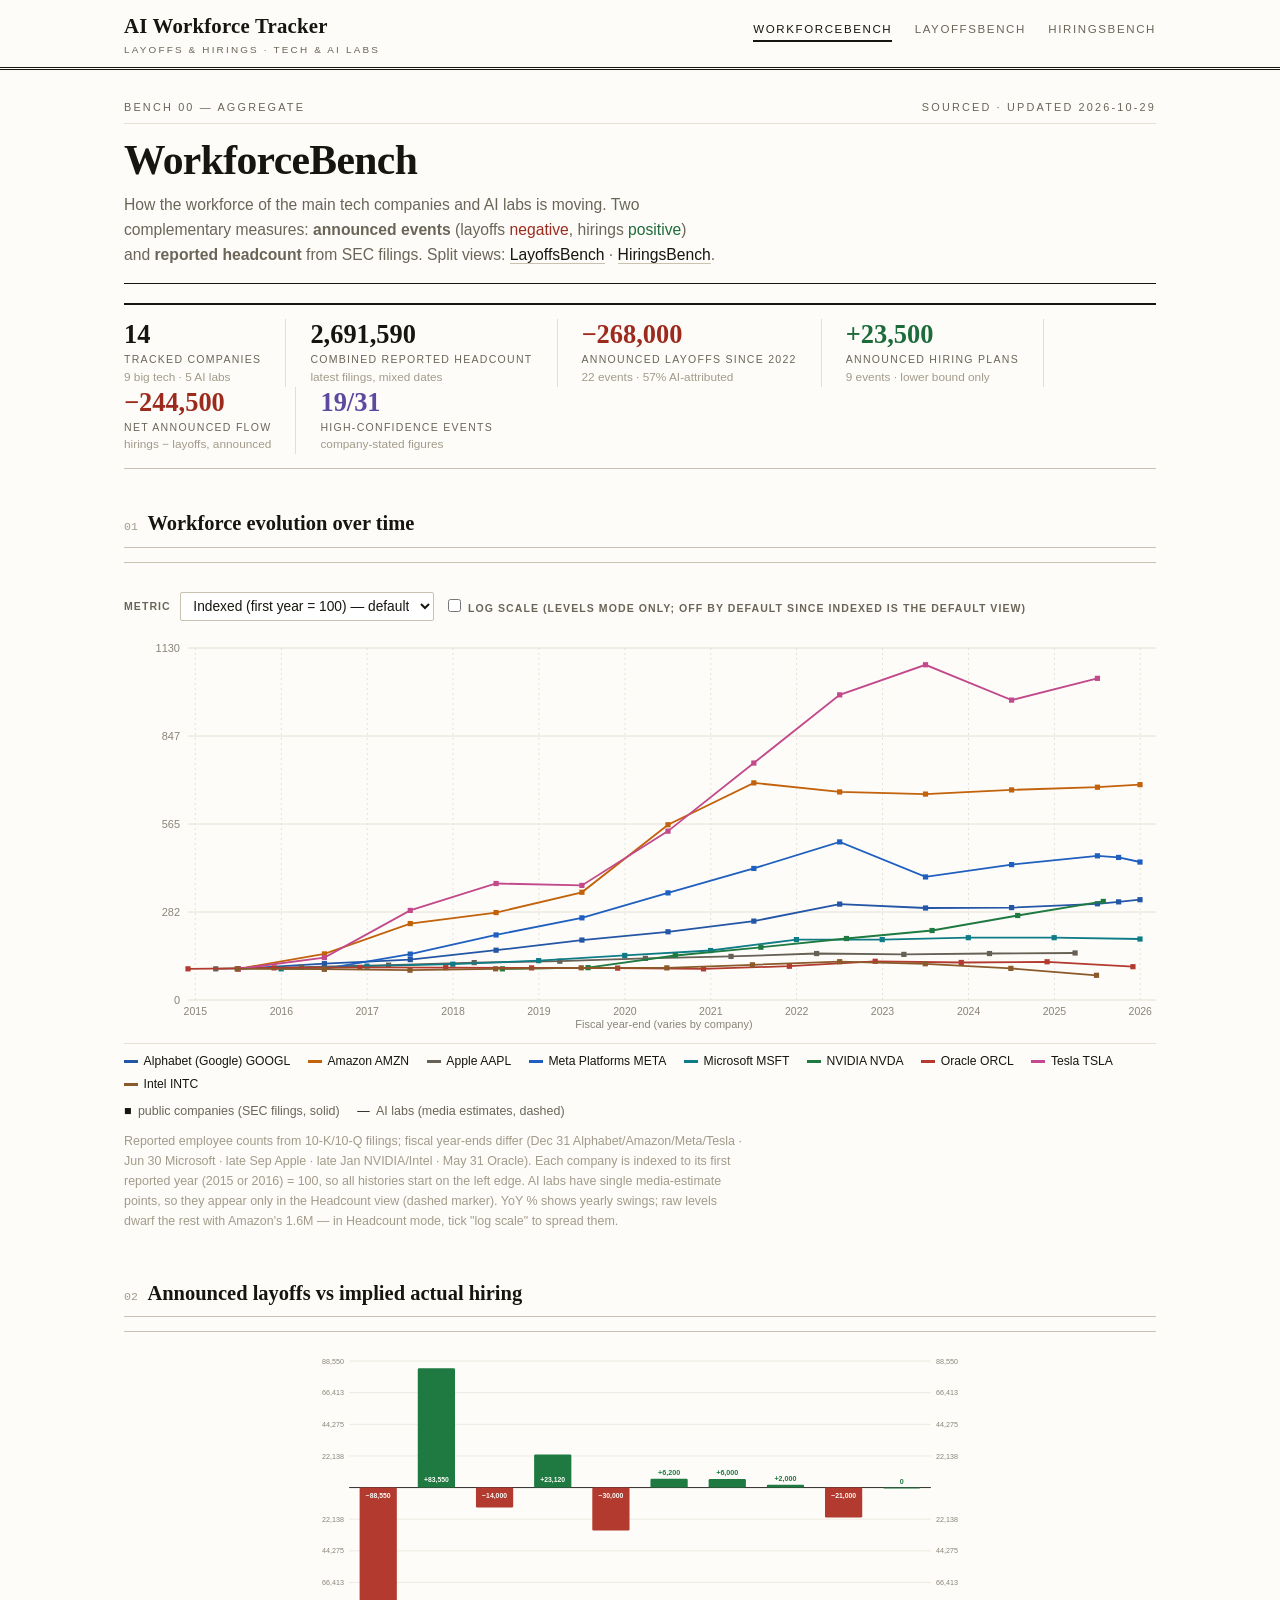
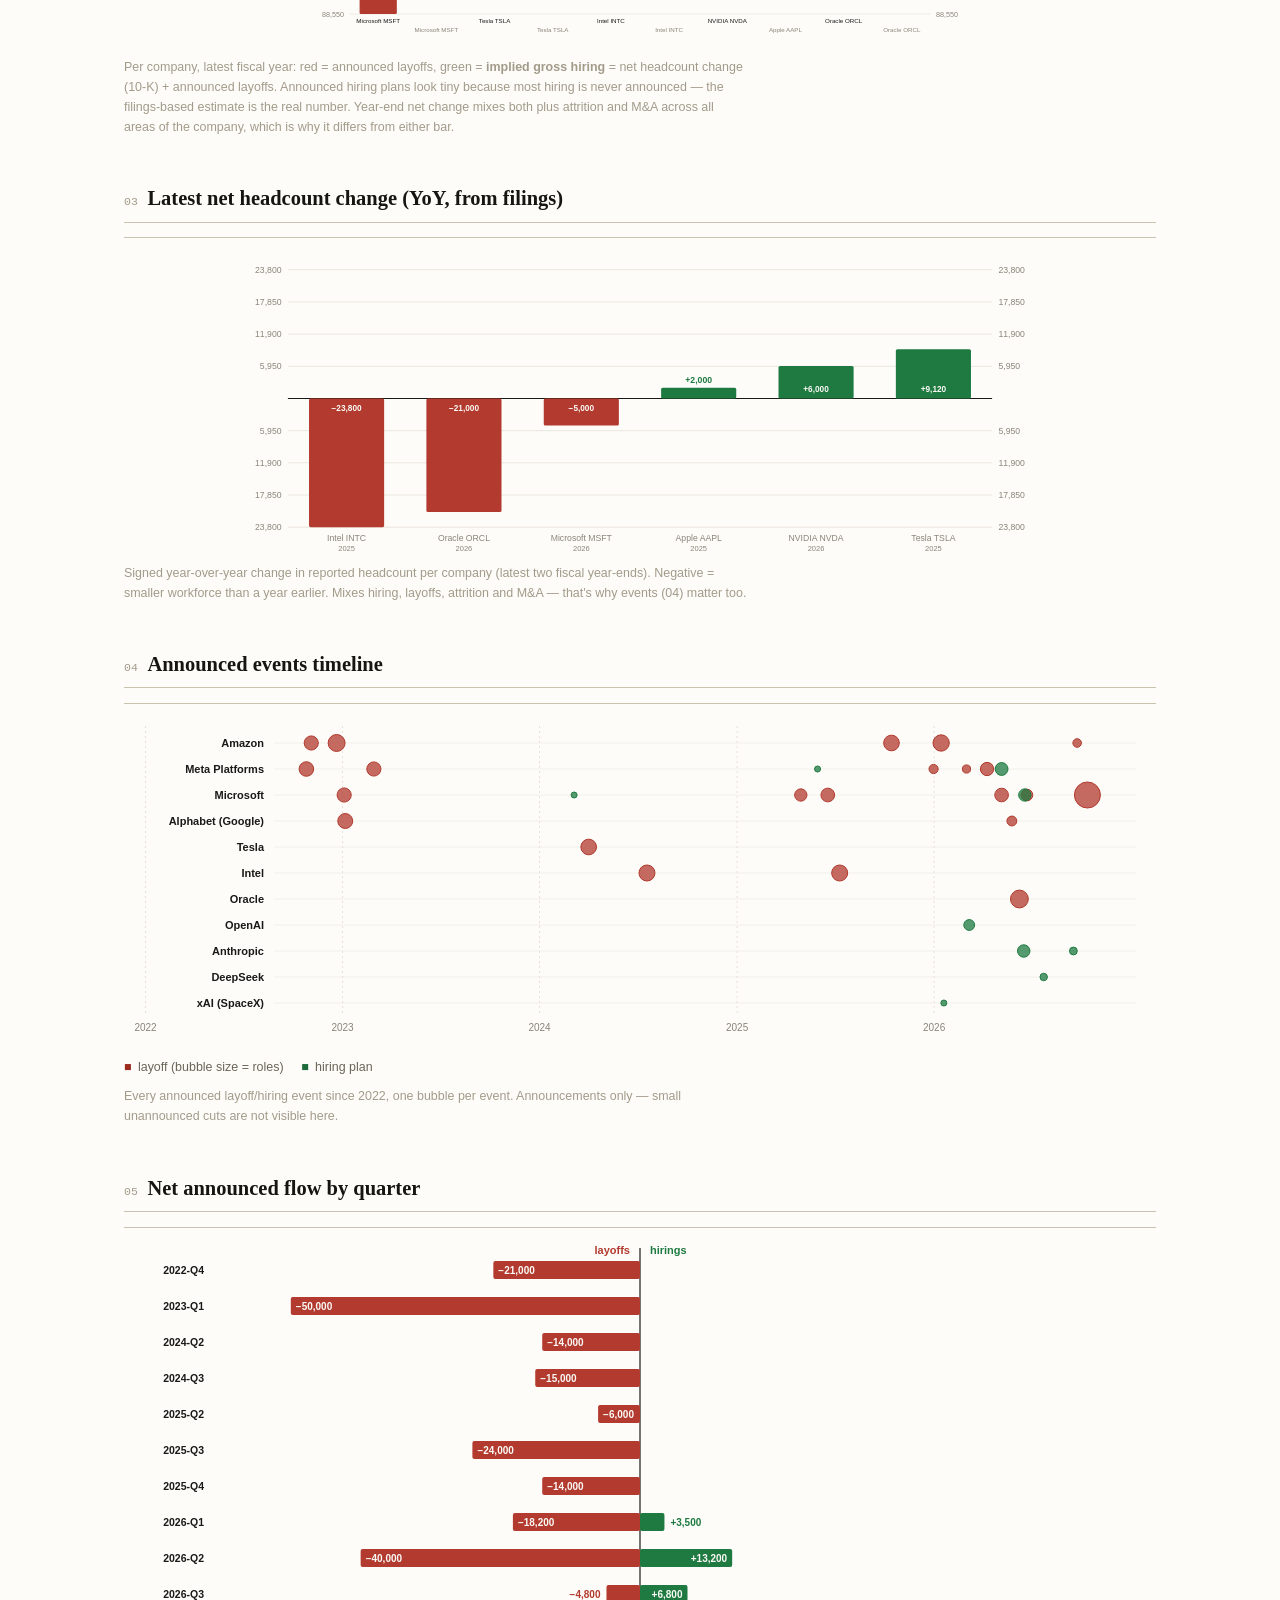
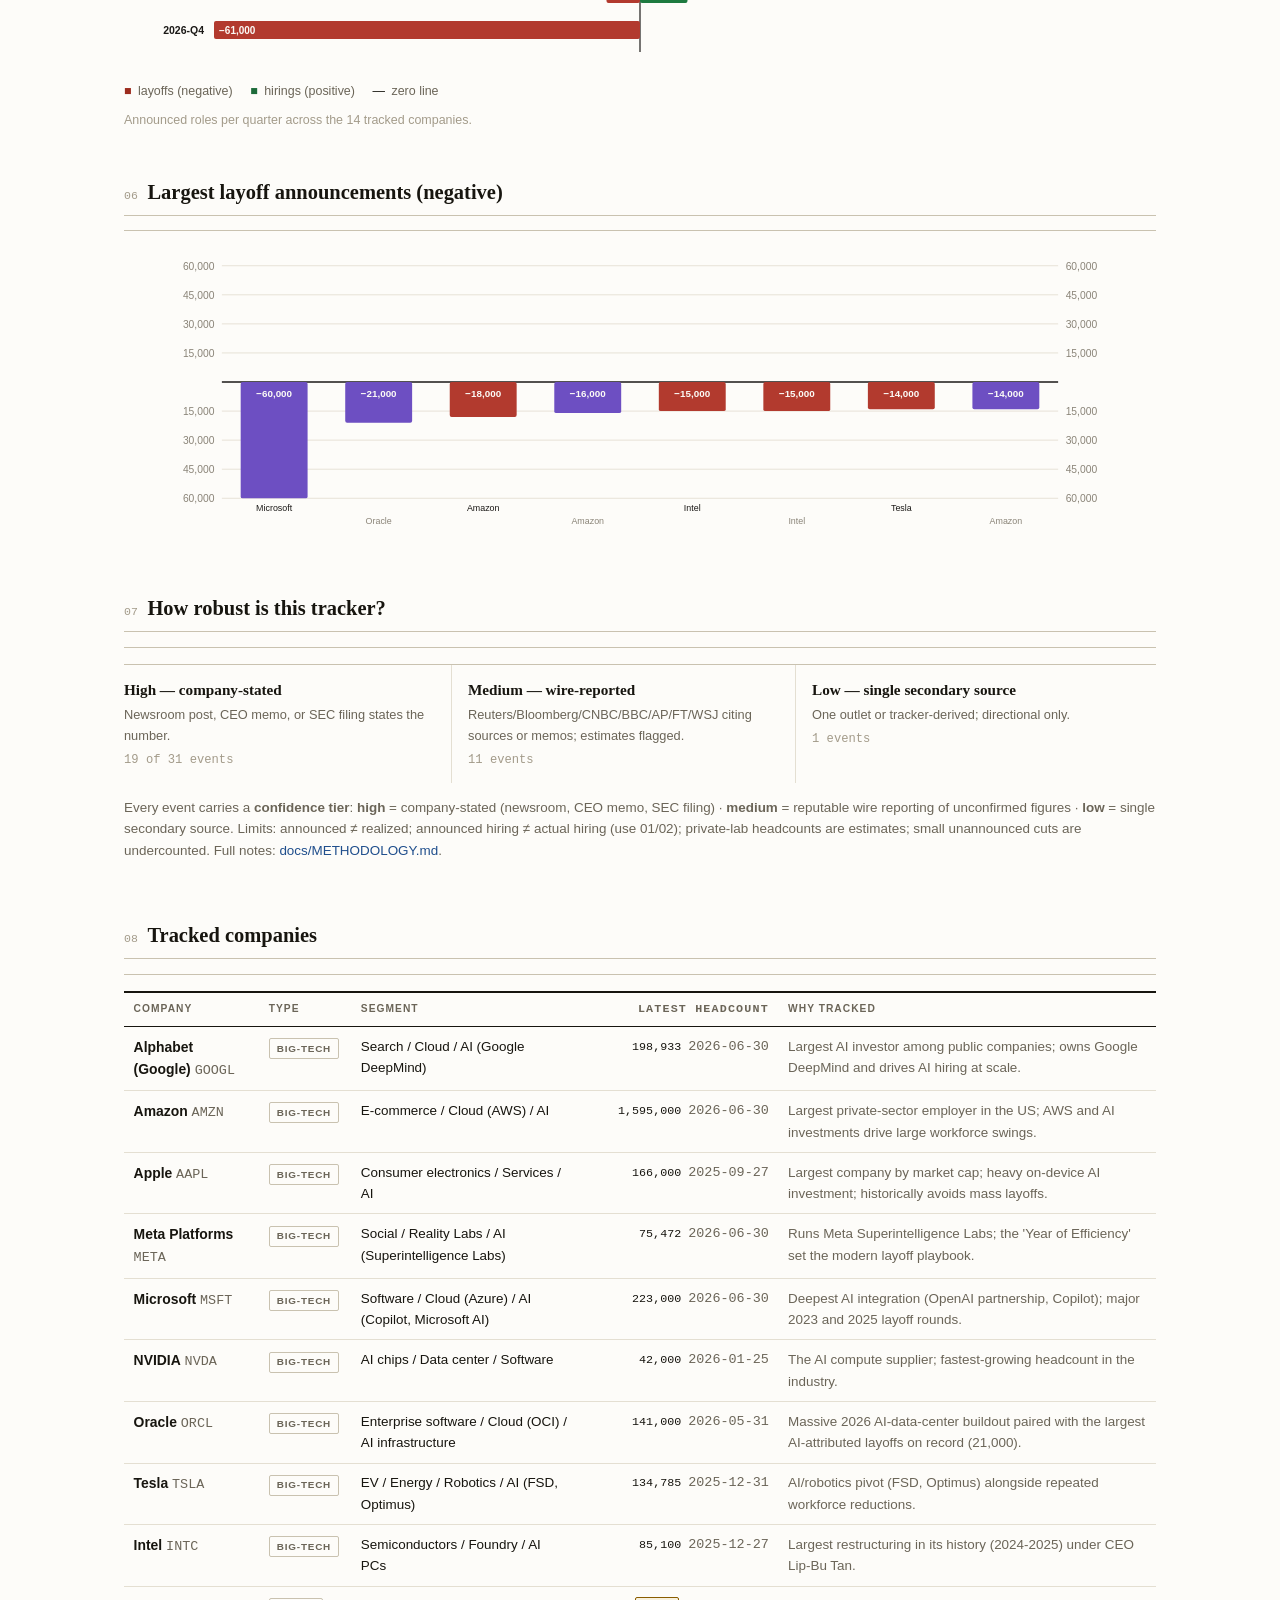
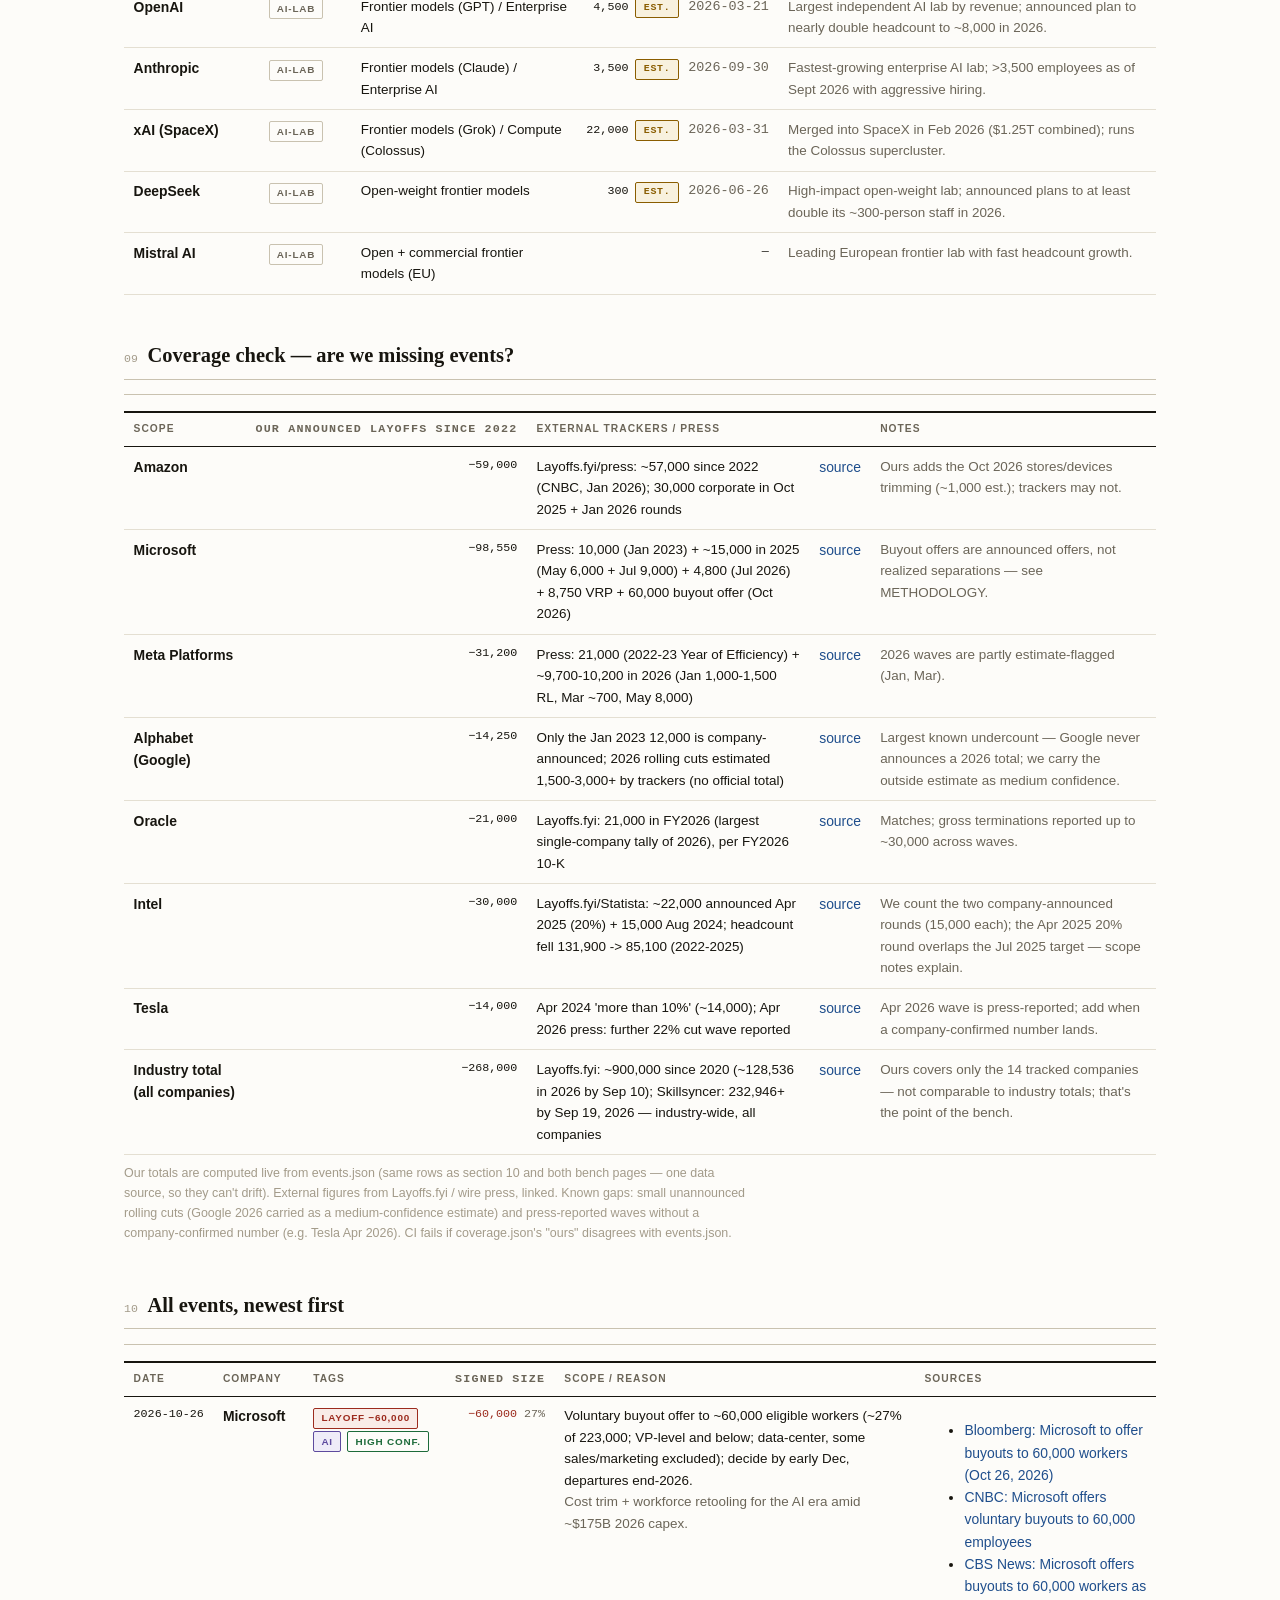
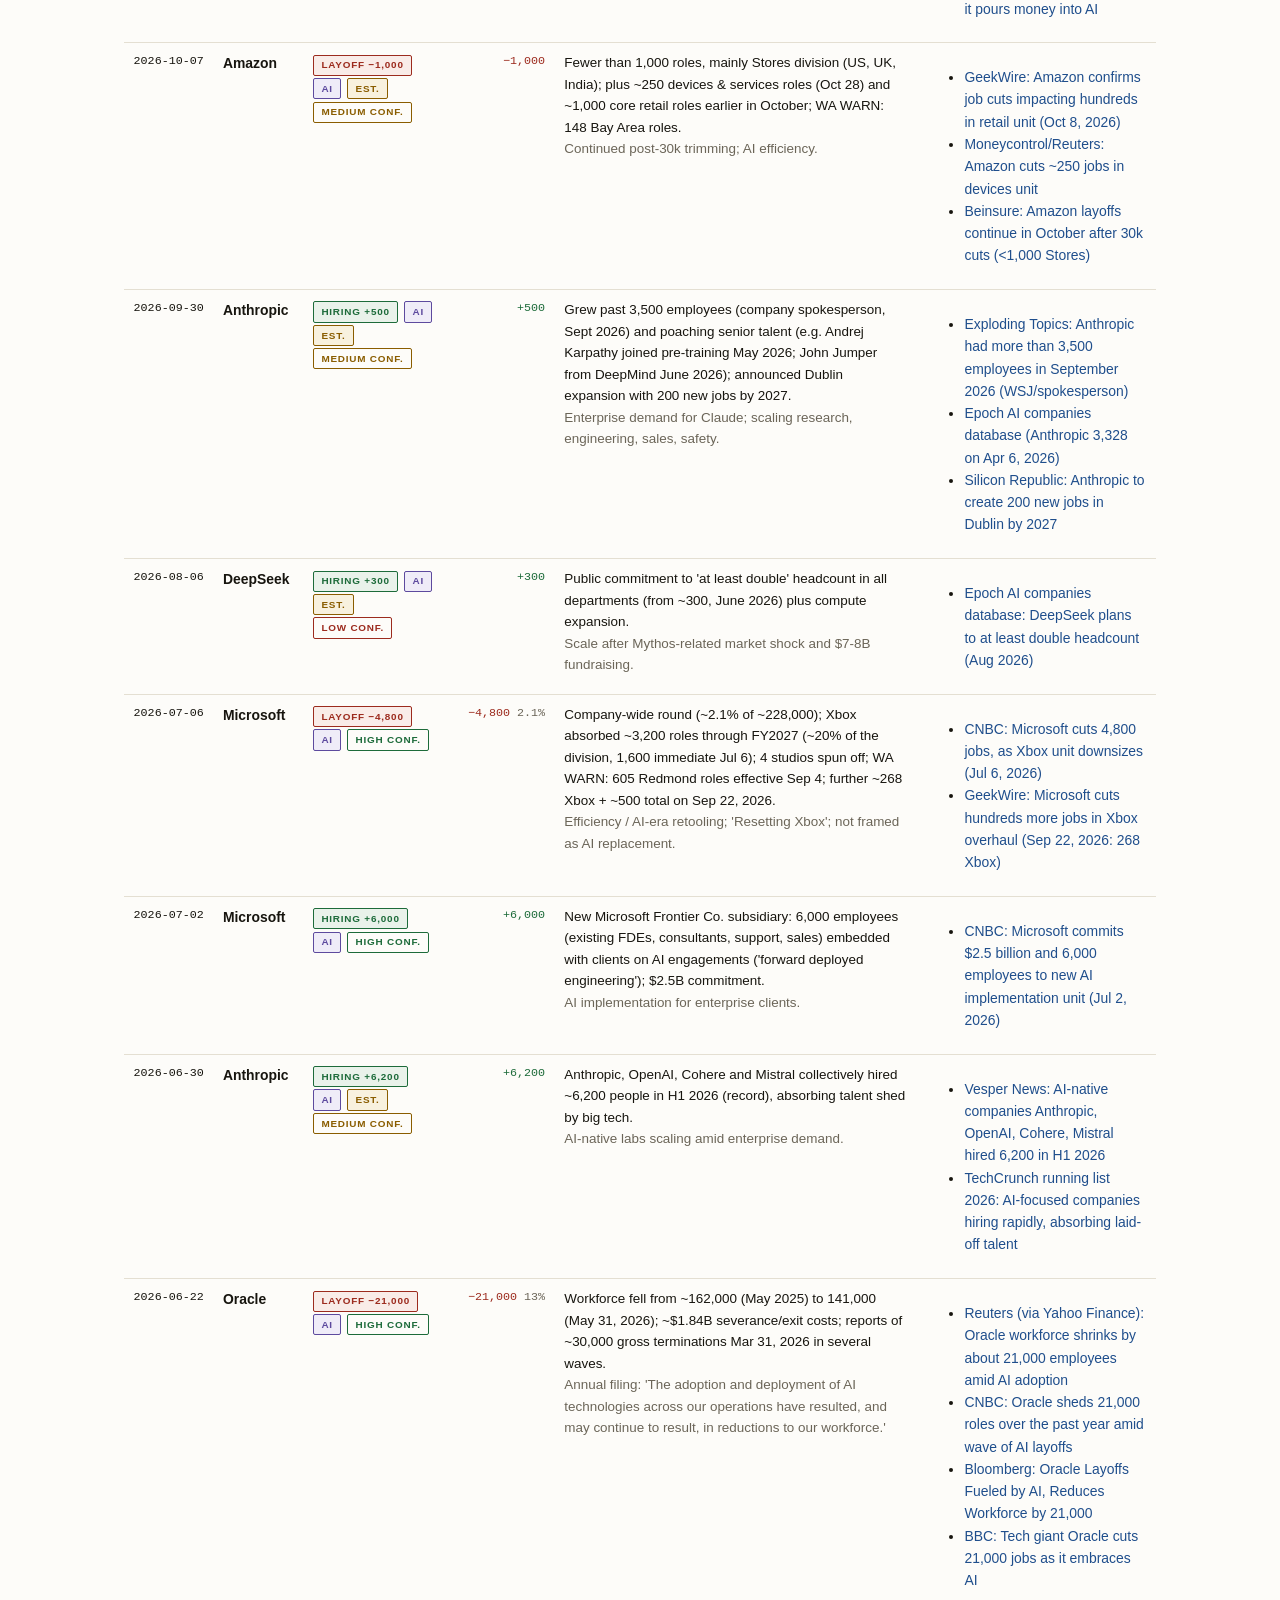
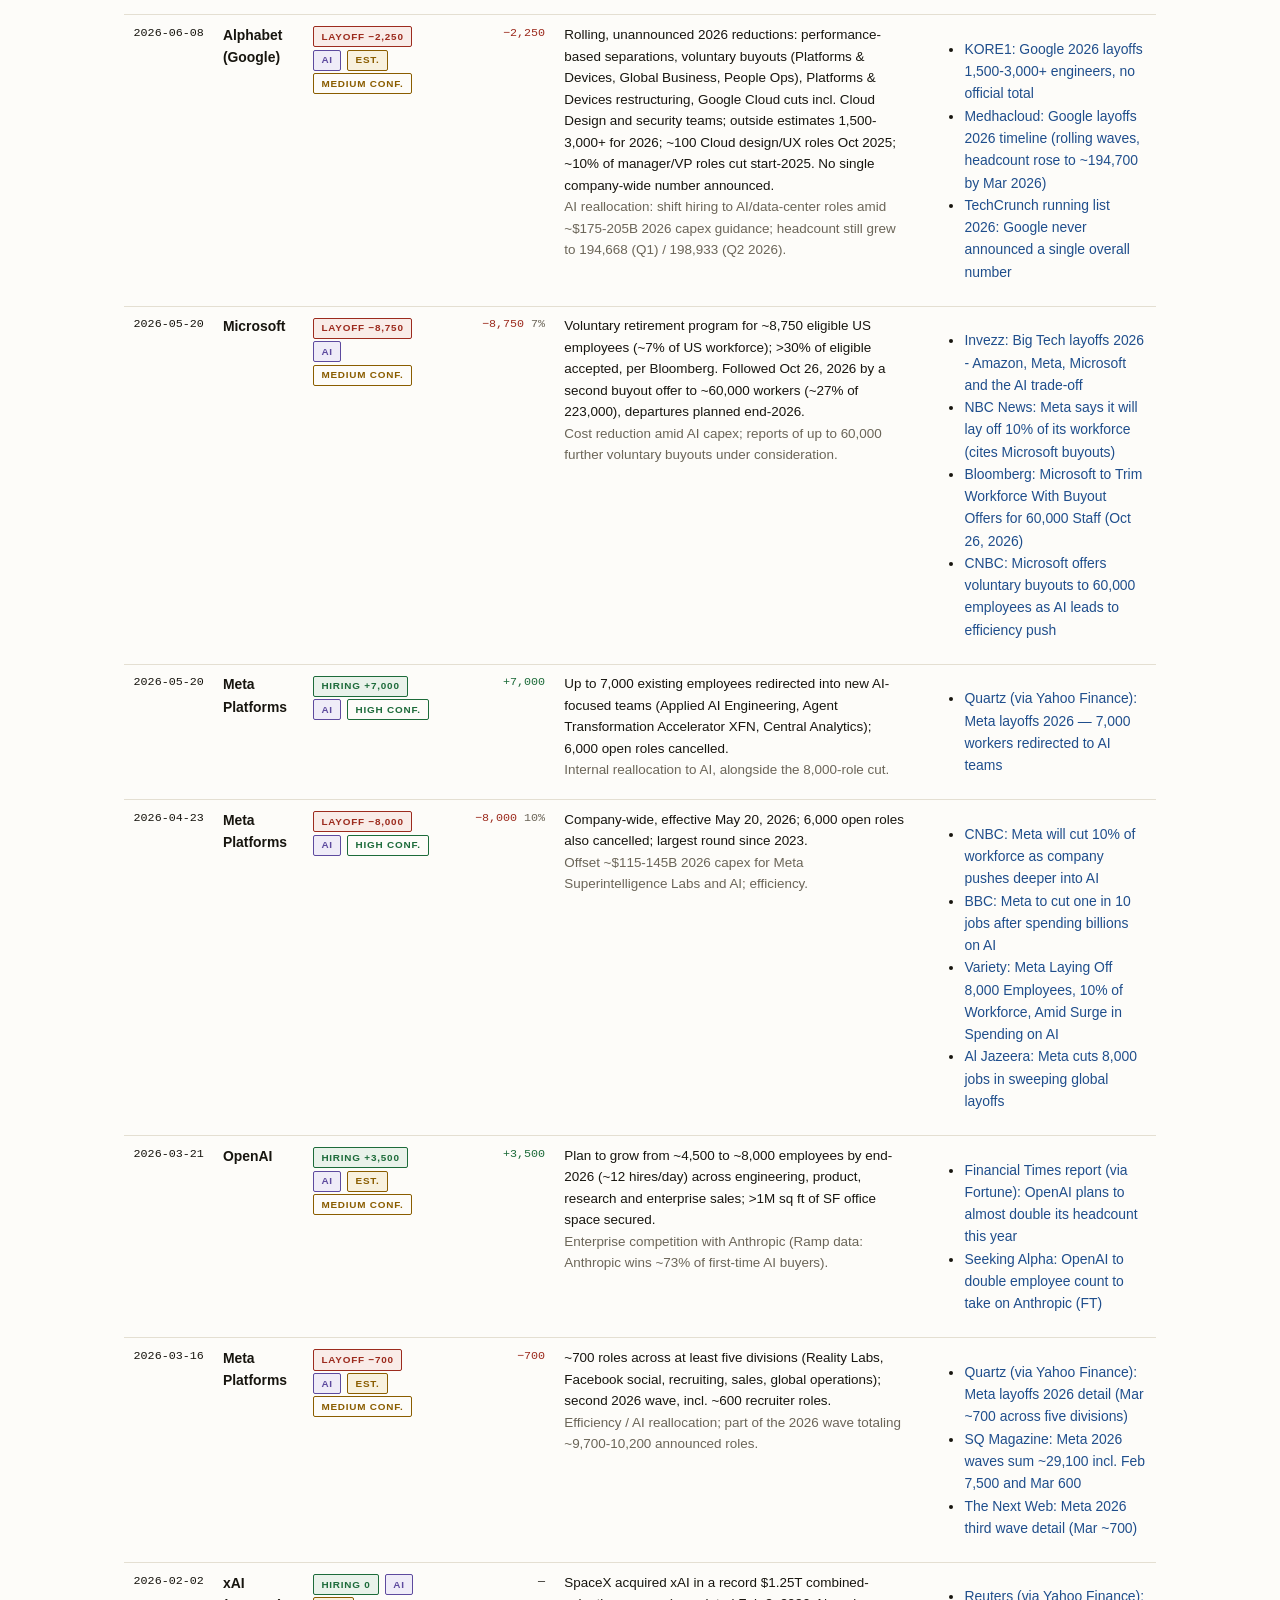
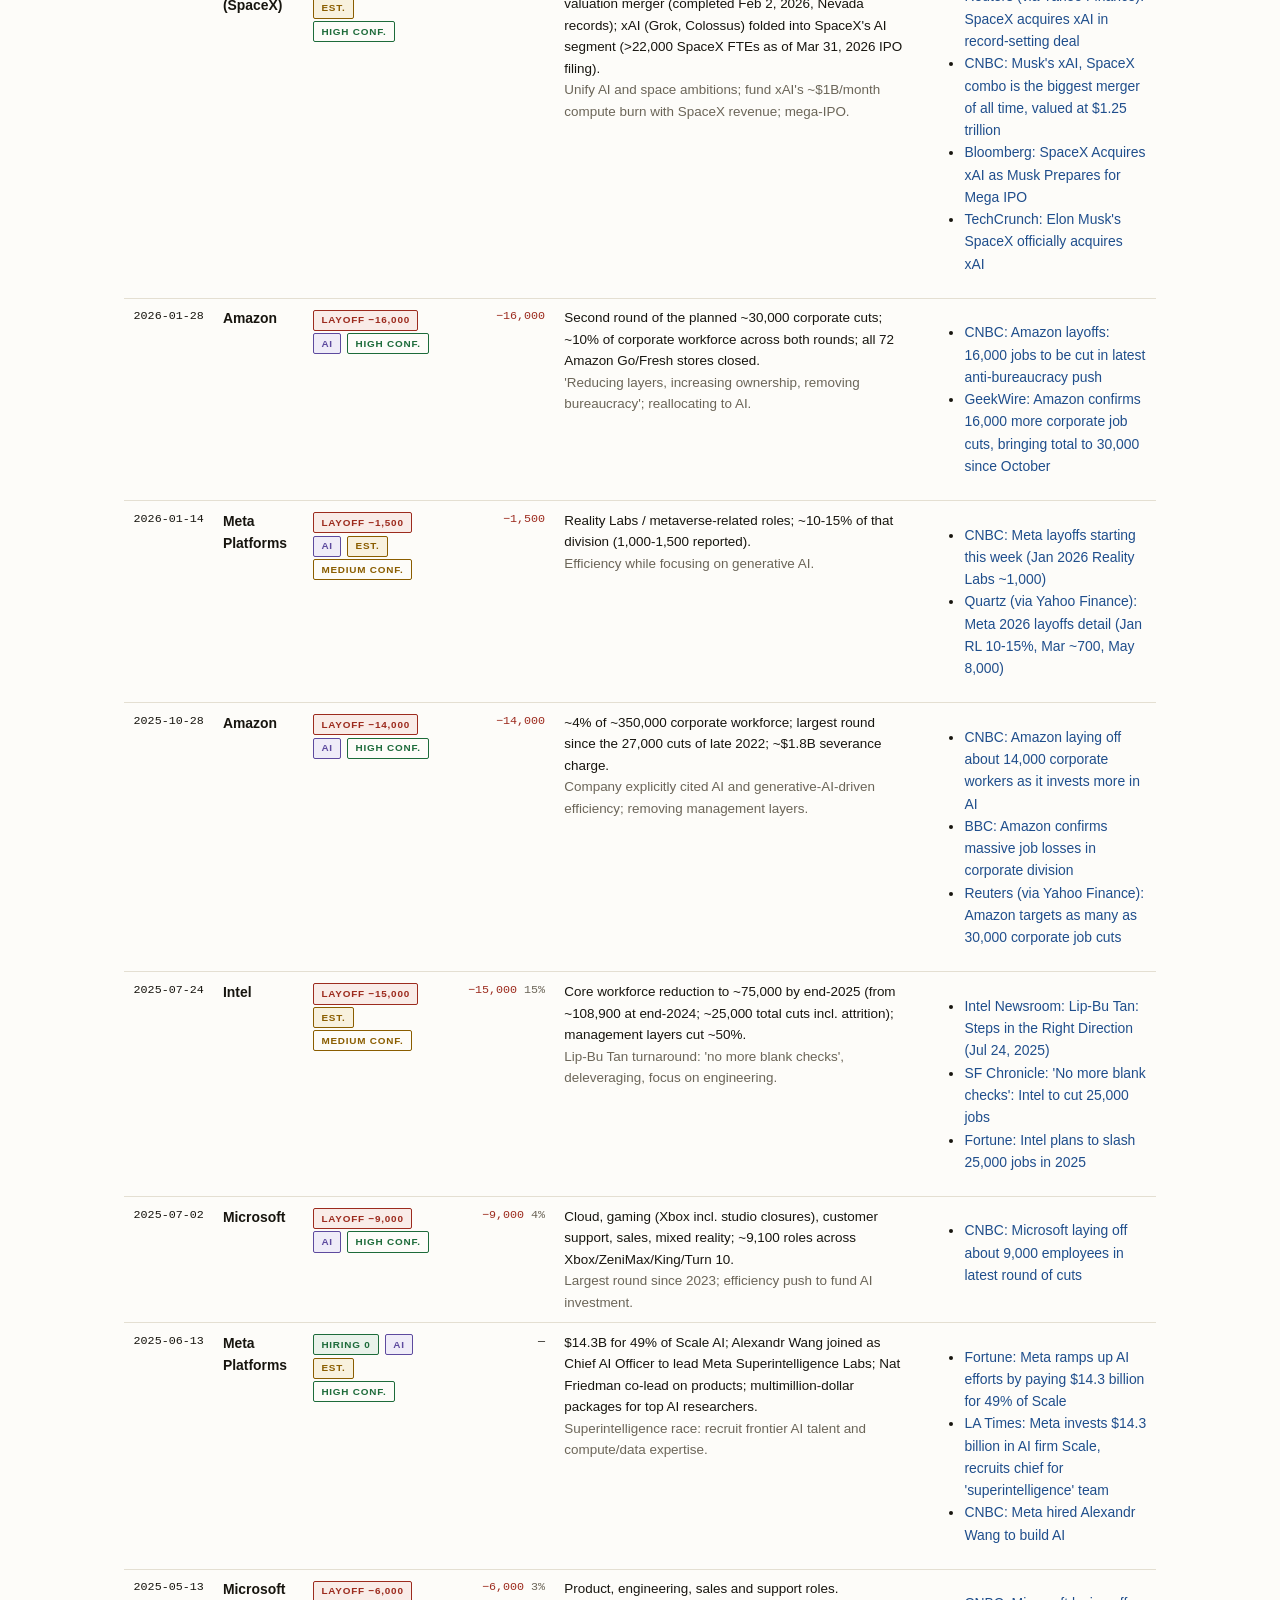
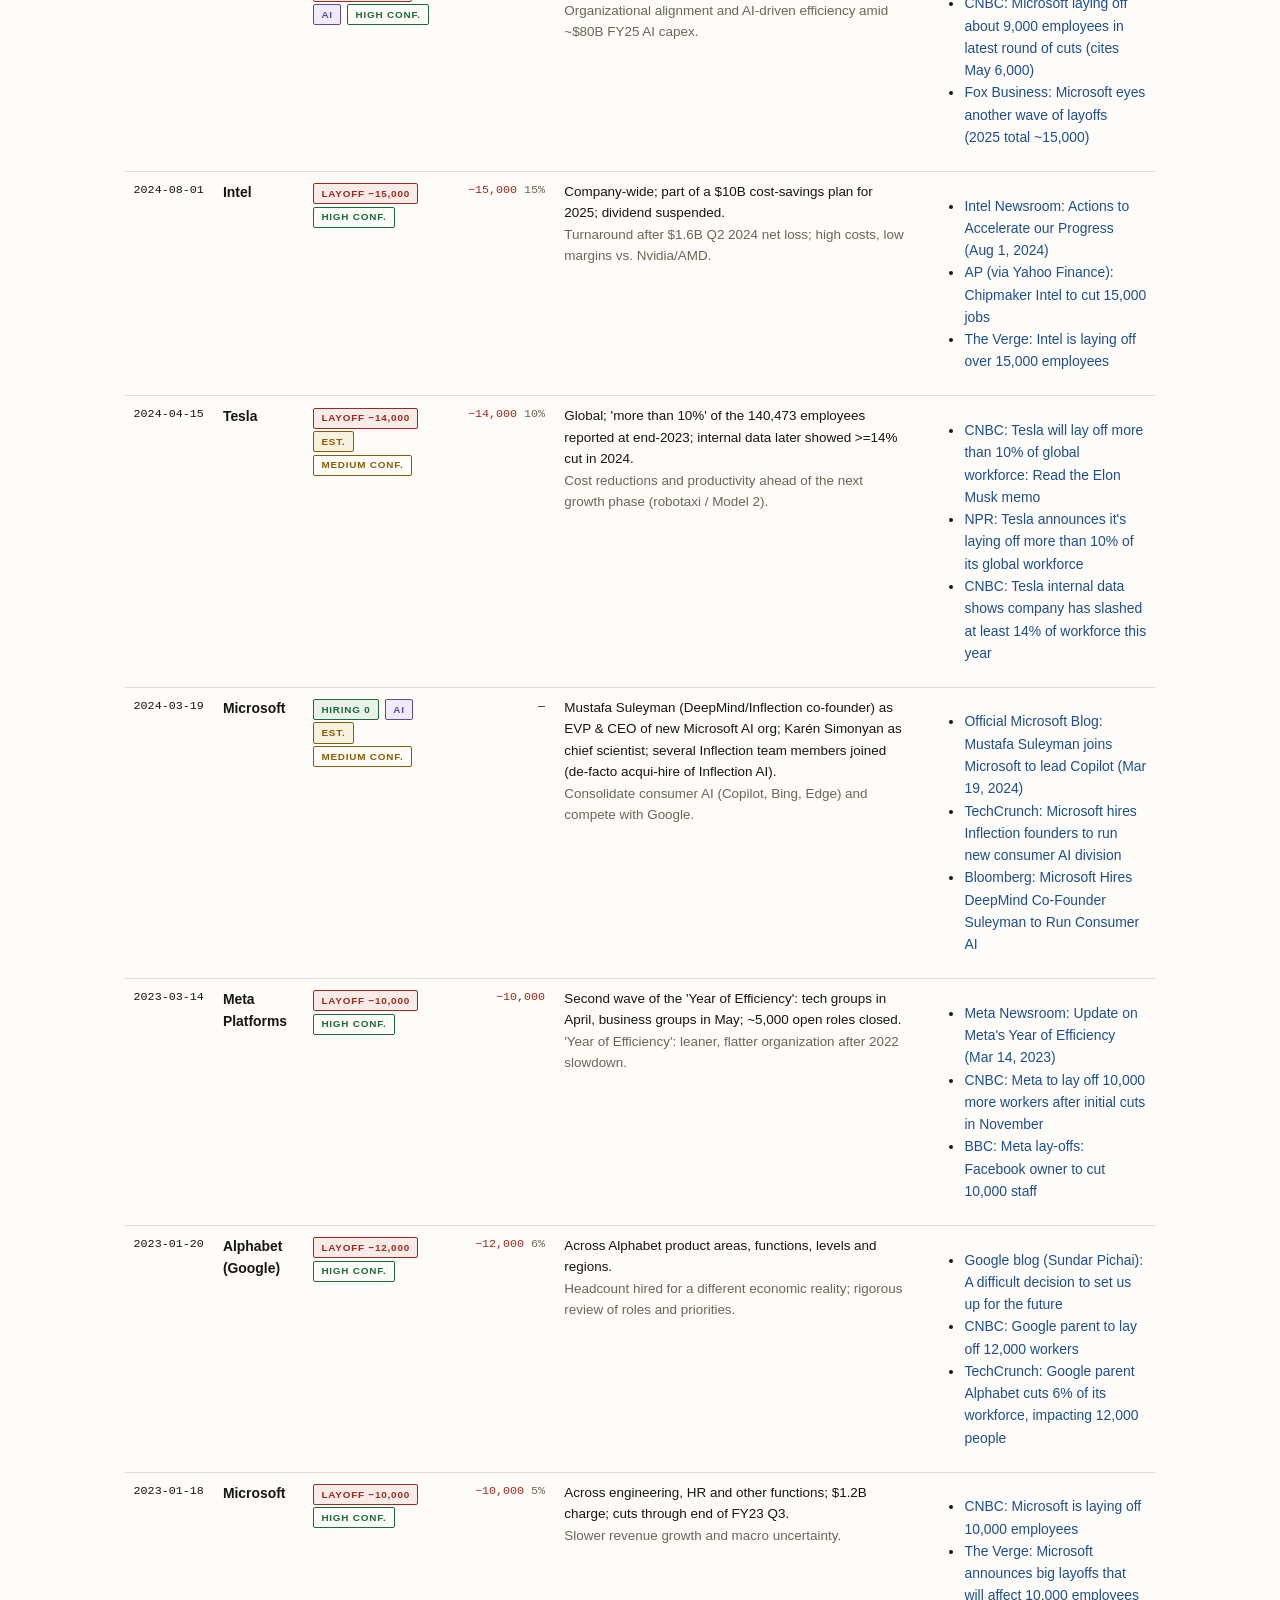
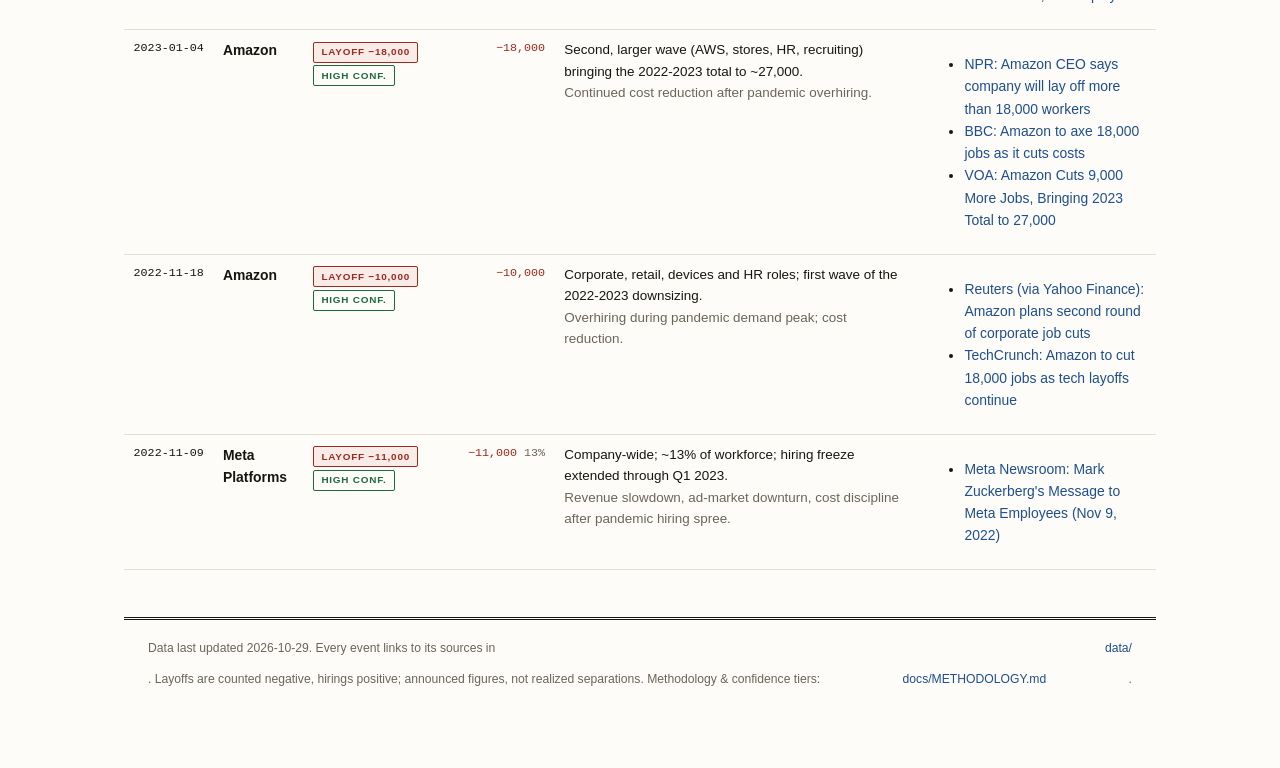
==== index.html @ 93736817 "Kill remaining label overlaps: net-flow values go inside bars (white), small-bar labels clamped abov" ====
<!DOCTYPE html>
<html lang="en">
<head>
<meta charset="utf-8">
<meta name="viewport" content="width=device-width, initial-scale=1">
<title>WorkforceBench — AI Workforce Tracker</title>
<meta name="description" content="WorkforceBench: how the workforce of the main tech companies and AI labs is moving — layoffs negative, hirings positive, plus reported headcount over time.">
<link rel="stylesheet" href="assets/css/style.css?v=20">
</head>
<body>
<main>
  <div class="hero">
    <div class="kicker"><span>Bench 00 — aggregate</span><span>sourced · updated 2026-10-29</span></div>
    <h1>WorkforceBench</h1>
    <p class="lede">How the workforce of the main tech companies and AI labs is moving. Two complementary measures:
      <strong>announced events</strong> (layoffs <span class="neg">negative</span>, hirings <span class="pos">positive</span>) and
      <strong>reported headcount</strong> from SEC filings. Split views:
      <a href="layoffs.html">LayoffsBench</a> · <a href="hirings.html">HiringsBench</a>.</p>
  </div>

  <section class="statline" id="kpis"></section>

  <h2><span class="no">01</span>Workforce evolution over time</h2>
  <div class="panel">
    <div class="filters">
      <label for="hc-mode">Metric</label>
      <select id="hc-mode">
        <option value="indexed" selected>Indexed (first year = 100) — default</option>
        <option value="yoy">YoY change (%)</option>
        <option value="level">Headcount (thousands)</option>
      </select>
      <label><input type="checkbox" id="log-toggle"> log scale (levels mode only; off by default since Indexed is the default view)</label>
    </div>
    <div id="headcount-lines"></div>
    <div class="legend"><span class="l-ink">public companies (SEC filings, solid)</span><span class="l-line">AI labs (media estimates, dashed)</span></div>
    <p class="cap">Reported employee counts from 10-K/10-Q filings; fiscal year-ends differ (Dec 31 Alphabet/Amazon/Meta/Tesla · Jun 30 Microsoft · late Sep Apple · late Jan NVIDIA/Intel · May 31 Oracle). Each company is indexed to its first reported year (2015 or 2016) = 100, so all histories start on the left edge. AI labs have single media-estimate points, so they appear only in the Headcount view (dashed marker). YoY % shows yearly swings; raw levels dwarf the rest with Amazon's 1.6M — in Headcount mode, tick "log scale" to spread them.</p>
  </div>

  <h2><span class="no">02</span>Announced layoffs vs implied actual hiring</h2>
  <div class="panel">
    <div id="hiring-gap"></div>
    <p class="cap">Per company, latest fiscal year: red = announced layoffs, green = <strong>implied gross hiring</strong> = net headcount change (10-K) + announced layoffs. Announced hiring plans look tiny because most hiring is never announced — the filings-based estimate is the real number. Year-end net change mixes both plus attrition and M&amp;A across all areas of the company, which is why it differs from either bar.</p>
  </div>

  <h2><span class="no">03</span>Latest net headcount change (YoY, from filings)</h2>
  <div class="panel">
    <div id="net-hc"></div>
    <p class="cap">Signed year-over-year change in reported headcount per company (latest two fiscal year-ends). Negative = smaller workforce than a year earlier. Mixes hiring, layoffs, attrition and M&amp;A — that's why events (04) matter too.</p>
  </div>

  <h2><span class="no">04</span>Announced events timeline</h2>
  <div class="panel">
    <div id="events-scatter"></div>
    <div class="legend"><span class="l-red">layoff (bubble size = roles)</span><span class="l-green">hiring plan</span></div>
    <p class="cap">Every announced layoff/hiring event since 2022, one bubble per event. Announcements only — small unannounced cuts are not visible here.</p>
  </div>

  <h2><span class="no">05</span>Net announced flow by quarter</h2>
  <div class="panel">
    <div id="netflow-chart"></div>
    <div class="legend"><span class="l-red">layoffs (negative)</span><span class="l-green">hirings (positive)</span><span class="l-line">zero line</span></div>
    <p class="cap">Announced roles per quarter across the 14 tracked companies.</p>
  </div>

  <h2><span class="no">06</span>Largest layoff announcements (negative)</h2>
  <div class="panel"><div id="top-layoffs"></div></div>

  <h2><span class="no">07</span>How robust is this tracker?</h2>
  <div class="panel">
    <div class="tiers" id="tiers"></div>
    <p class="small muted">Every event carries a <strong>confidence tier</strong>: <strong>high</strong> = company-stated (newsroom, CEO memo, SEC filing) ·
      <strong>medium</strong> = reputable wire reporting of unconfirmed figures · <strong>low</strong> = single secondary source.
      Limits: announced ≠ realized; announced hiring ≠ actual hiring (use 01/02); private-lab headcounts are estimates; small unannounced cuts are undercounted.
      Full notes: <a href="https://github.com/amayuelas/ai-workforce/blob/main/docs/METHODOLOGY.md">docs/METHODOLOGY.md</a>.</p>
  </div>

  <h2><span class="no">08</span>Tracked companies</h2>
  <div class="panel" style="overflow-x:auto">
    <table class="data">
      <thead><tr><th>Company</th><th>Type</th><th>Segment</th><th class="num">Latest headcount</th><th>Why tracked</th></tr></thead>
      <tbody id="companies-body"></tbody>
    </table>
  </div>

  <h2><span class="no">09</span>Coverage check — are we missing events?</h2>
  <div class="panel" style="overflow-x:auto">
    <table class="data">
      <thead><tr><th>Scope</th><th class="num">Our announced layoffs since 2022</th><th>External trackers / press</th><th></th><th>Notes</th></tr></thead>
      <tbody id="coverage-body"></tbody>
    </table>
    <p class="cap">Our totals are computed live from events.json (same rows as section 10 and both bench pages — one data source, so they can't drift). External figures from Layoffs.fyi / wire press, linked. Known gaps: small unannounced rolling cuts (Google 2026 carried as a medium-confidence estimate) and press-reported waves without a company-confirmed number (e.g. Tesla Apr 2026). CI fails if coverage.json's "ours" disagrees with events.json.</p>
  </div>

  <h2><span class="no">10</span>All events, newest first</h2>
  <div class="panel" style="overflow-x:auto">
    <table class="data">
      <thead><tr><th>Date</th><th>Company</th><th>Tags</th><th class="num">Signed size</th><th>Scope / reason</th><th>Sources</th></tr></thead>
      <tbody id="events-body"></tbody>
    </table>
  </div>
</main>

<script src="assets/js/app.js?v=21"></script>
<script>
AIW.loadAll().then(function (d) {
  document.body.insertAdjacentHTML("afterbegin", AIW.header("WorkforceBench"));
  document.querySelector("main").insertAdjacentHTML("beforeend", AIW.footer(d.updated));

  var layoffs = d.events.filter(function (e) { return e.type === "layoff"; });
  var hirings = d.events.filter(function (e) { return e.type === "hiring"; });
  var laid = layoffs.filter(function (e) { return e.size; });
  var aiLaid = laid.filter(function (e) { return e.ai_related; });
  var totalLaid = laid.reduce(function (a, e) { return a + e.size; }, 0);
  var totalAI = aiLaid.reduce(function (a, e) { return a + e.size; }, 0);
  var totalHired = hirings.reduce(function (a, e) { return a + (e.size || 0); }, 0);
  var net = totalHired - totalLaid;
  var confCount = { high: 0, medium: 0, low: 0 };
  d.events.forEach(function (e) { confCount[e.confidence] = (confCount[e.confidence] || 0) + 1; });

  var latest = {};
  d.headcount.forEach(function (s) {
    if (!latest[s.company] || s.as_of > latest[s.company].as_of) latest[s.company] = s;
  });
  var totalHC = d.companies.map(function (c) { return latest[c.id]; }).filter(Boolean)
    .reduce(function (a, s) { return a + s.employees; }, 0);

  document.getElementById("kpis").innerHTML = [
    { label: "Tracked companies", value: AIW.fmt(d.companies.length), cls: "ink", hint: "9 big tech · 5 AI labs" },
    { label: "Combined reported headcount", value: AIW.fmt(totalHC), cls: "ink", hint: "latest filings, mixed dates" },
    { label: "Announced layoffs since 2022", value: "−" + AIW.fmt(totalLaid), cls: "red", hint: layoffs.length + " events · " + Math.round(100 * totalAI / totalLaid) + "% AI-attributed" },
    { label: "Announced hiring plans", value: "+" + AIW.fmt(totalHired), cls: "green", hint: hirings.length + " events · lower bound only" },
    { label: "Net announced flow", value: AIW.fmtSigned(net), cls: net < 0 ? "red c-red" : "green c-green", hint: "hirings − layoffs, announced" },
    { label: "High-confidence events", value: confCount.high + "/" + d.events.length, cls: "violet", hint: "company-stated figures" }
  ].map(function (k) {
    return '<div class="stat"><div class="v ' + k.cls + '">' + k.value + '</div><div class="l">' + k.label + '</div><div class="h">' + k.hint + "</div></div>";
  }).join("");

  var byCo = {};
  d.headcount.forEach(function (s) {
    (byCo[s.company] = byCo[s.company] || []).push([s.as_of, s.employees, s.is_estimate]);
  });
  var LINE_COLORS = { alphabet: "#2456a6", amazon: "#c2620a", apple: "#666055", meta: "#1e5fbf", microsoft: "#0e7c86", nvidia: "#1e7a40", oracle: "#b23a2e", tesla: "#c2498a", intel: "#8a5a2b", openai: "#1b1917", anthropic: "#a33b3b", deepseek: "#5b7a2e", xai: "#6d4fc2", mistral: "#9a6a00" };
  function colorFor(label) {
    var c = d.companies.find(function (x) { return label.indexOf(x.name) === 0; });
    return c ? LINE_COLORS[c.id] : null;
  }
  function drawHC() {
    var mode = document.getElementById("hc-mode").value;
    var log = document.getElementById("log-toggle").checked;
    var series;
    if (mode === "yoy") {
      series = AIW.yoySeries(d.companies, d.headcount).map(function (s) { s.color = colorFor(s.label); return s; });
      AIW.lineChart(document.getElementById("headcount-lines"), series, {
        height: 400,
        yFmt: function (v) { return (v > 0 ? "+" : "") + v.toFixed(1) + "%"; },
        zeroLine: true,
        xLabel: "Fiscal year-end (varies by company)"
      });
    } else if (mode === "indexed") {
      series = AIW.indexedSeries(d.companies, d.headcount).map(function (s) { s.color = colorFor(s.label); return s; });
      AIW.lineChart(document.getElementById("headcount-lines"), series, {
        height: 400,
        yFmt: function (v) { return Math.round(v); },
        xLabel: "Fiscal year-end (varies by company)"
      });
    } else {
      series = d.companies.map(function (c) {
        var pts = (byCo[c.id] || []).slice().sort(function (a, b) { return a[0].localeCompare(b[0]); });
        return {
          label: AIW.companyName(d.companies, c.id) + (c.ticker ? " " + c.ticker : ""),
          color: LINE_COLORS[c.id],
          dashed: pts.some(function (p) { return p[2]; }),
          points: pts.map(function (p) { return [p[0], log ? Math.log10(p[1]) : p[1]]; })
        };
      }).filter(function (s) { return s.points.length; });
      AIW.lineChart(document.getElementById("headcount-lines"), series, {
        height: 400,
        yFmt: log ? function (v) { return "10^" + Math.round(v); } : function (v) { return AIW.fmt(Math.round(v / 1000)) + "k"; },
        xLabel: "Fiscal year-end (varies by company)"
      });
    }
  }
  drawHC();
  document.getElementById("hc-mode").addEventListener("change", drawHC);
  document.getElementById("log-toggle").addEventListener("change", drawHC);

  var gap = AIW.impliedHiring(d.companies, d.headcount, d.events);
  var gapRows = [];
  gap.forEach(function (r) {
    if (r.announcedLayoffs > 0) gapRows.push({ label: r.label, label2: r.period, value: -r.announcedLayoffs, color: AIW.LAYOFF_COLOR });
    gapRows.push({ label: r.label, label2: r.period, value: r.impliedGrossHiring, color: AIW.HIRING_COLOR });
  });
  AIW.signedBarChart(document.getElementById("hiring-gap"), gapRows, { height: 460 });

  var nhc = AIW.netHeadcountChange(d.companies, d.headcount);
  AIW.signedBarChart(document.getElementById("net-hc"), nhc.map(function (r) {
    return { label: r.label, label2: r.as_of.slice(0, 4), value: r.value };
  }), { height: 380 });

  AIW.eventScatter(document.getElementById("events-scatter"), d.companies, d.events, null);
  AIW.netFlowChart(document.getElementById("netflow-chart"), d.events, { rowH: 36 });

  var top = laid.slice().sort(function (a, b) { return b.size - a.size; }).slice(0, 8).map(function (e) {
    return { label: AIW.companyName(d.companies, e.company), label2: e.date, value: -e.size, color: e.ai_related ? AIW.AI_COLOR : AIW.LAYOFF_COLOR };
  });
  AIW.signedBarChart(document.getElementById("top-layoffs"), top, { height: 320 });

  document.getElementById("tiers").innerHTML = [
    { name: "High — company-stated", desc: "Newsroom post, CEO memo, or SEC filing states the number.", n: confCount.high + " of " + d.events.length + " events" },
    { name: "Medium — wire-reported", desc: "Reuters/Bloomberg/CNBC/BBC/AP/FT/WSJ citing sources or memos; estimates flagged.", n: confCount.medium + " events" },
    { name: "Low — single secondary source", desc: "One outlet or tracker-derived; directional only.", n: confCount.low + " events" }
  ].map(function (t) {
    return '<div class="tier"><div class="t-name">' + t.name + '</div><div class="t-desc">' + t.desc + '</div><div class="t-num">' + t.n + "</div></div>";
  }).join("");

  AIW.companiesTable(document.getElementById("companies-body"), d.companies, d.headcount);
  AIW.coverageTable(document.getElementById("coverage-body"), d.companies, d.events, d.coverage);
  AIW.eventsTable(document.getElementById("events-body"), d.companies, d.events, null);
});
</script>

<script>
/* Warm the cache: fetch sibling pages + data at idle so navigation feels instant. */
(function () {
  var me = location.pathname.split("/").pop() || "index.html";
  var pages = ["index.html", "layoffs.html", "hirings.html"].filter(function (p) { return p !== me; });
  function warm() {
    pages.forEach(function (p) { var l = document.createElement("link"); l.rel = "prefetch"; l.href = p; document.head.appendChild(l); });
    ["data/companies.json", "data/events.json", "data/headcount.json", "data/coverage.json"].forEach(function (d) {
      fetch(d, { cache: "force-cache" }).catch(function () {});
    });
  }
  if ("requestIdleCallback" in window) requestIdleCallback(warm); else setTimeout(warm, 300);
})();
</script>
</body>
</html>
---- assets/css/style.css ----
/* AI Workforce Tracker — newspaper-ledger design: ink on paper, hairlines, no cards/emoji */
:root {
  --paper: #fdfcf9;
  --card: #ffffff;
  --ink: #17150f;
  --muted: #6b6558;
  --faint: #a39b8a;
  --line: #e4dfd2;
  --line-strong: #c9c2b0;
  --red: #9c2b1e;
  --red-soft: #f9ece8;
  --green: #1d6b3a;
  --green-soft: #e9f2ea;
  --violet: #5d4a9e;
  --violet-soft: #efecf8;
  --blue: #1f4e8c;
  --amber: #8a5d00;
  --amber-soft: #f8f1de;
  --mono: ui-monospace, "SF Mono", Menlo, Consolas, monospace;
  --serif: "Iowan Old Style", "Palatino Linotype", Palatino, Georgia, serif;
  --sans: "Helvetica Neue", Helvetica, Arial, sans-serif;
}

* { box-sizing: border-box; }

body {
  margin: 0;
  font-family: var(--sans);
  background: var(--paper);
  color: var(--ink);
  line-height: 1.6;
  font-size: 15px;
  -webkit-font-smoothing: antialiased;
}

a { color: var(--blue); text-decoration: none; }
a:hover { text-decoration: underline; }

/* ---------- masthead ---------- */
header.site {
  background: var(--paper);
  border-bottom: 3px double var(--ink);
  position: sticky;
  top: 0;
  z-index: 10;
}
header.site .bar {
  max-width: 1080px;
  margin: 0 auto;
  padding: 0.55rem 1.5rem;
  display: flex;
  align-items: baseline;
  gap: 1.75rem;
  flex-wrap: wrap;
}
header.site .brand {
  font-family: var(--serif);
  font-weight: 700;
  font-size: 1.3rem;
  letter-spacing: 0.01em;
  color: var(--ink);
  margin-right: auto;
  border-bottom: none;
  text-decoration: none;
}
header.site .brand:hover { color: var(--ink); text-decoration: none; }
header.site .brand small {
  display: block;
  font-family: var(--sans);
  font-weight: 400;
  font-size: 0.62rem;
  letter-spacing: 0.22em;
  text-transform: uppercase;
  color: var(--muted);
}
header.site nav { display: flex; gap: 1.4rem; }
header.site nav a {
  font-size: 0.72rem;
  text-transform: uppercase;
  letter-spacing: 0.14em;
  color: var(--muted);
  padding-bottom: 2px;
  border-bottom: 1px solid transparent;
}
header.site nav a:hover { color: var(--ink); text-decoration: none; border-bottom-color: var(--line-strong); }
header.site nav a.active { color: var(--ink); border-bottom: 2px solid var(--ink); }

/* ---------- layout ---------- */
main { max-width: 1080px; margin: 0 auto; padding: 1.8rem 1.5rem 3rem; }

.hero { border-bottom: 1px solid var(--ink); padding-bottom: 1rem; margin-bottom: 0.5rem; }
.hero .kicker {
  font-size: 0.68rem; text-transform: uppercase; letter-spacing: 0.2em;
  color: var(--muted);
  display: flex; justify-content: space-between; flex-wrap: wrap; gap: 0.5rem;
  border-bottom: 1px solid var(--line);
  padding-bottom: 0.45rem; margin-bottom: 0.9rem;
}
h1 {
  font-family: var(--serif);
  font-size: 2.6rem;
  line-height: 1.05;
  margin: 0 0 0.6rem;
  font-weight: 700;
  letter-spacing: -0.015em;
}
.hero .lede { color: var(--muted); max-width: 68ch; margin: 0; font-size: 0.98rem; }
.hero .lede a { color: var(--ink); border-bottom: 1px solid var(--line-strong); }

h2 {
  font-family: var(--serif);
  font-size: 1.28rem;
  font-weight: 700;
  margin: 2.4rem 0 0.8rem;
  padding-bottom: 0.4rem;
  border-bottom: 1px solid var(--line-strong);
  display: flex;
  align-items: baseline;
  gap: 0.6rem;
}
h2 .no {
  font-family: var(--mono);
  font-size: 0.72rem;
  color: var(--faint);
  font-weight: 400;
}

/* ---------- stat strip (ledger row) ---------- */
.statline {
  display: flex;
  flex-wrap: wrap;
  margin: 1.2rem 0 0;
  padding: 0.85rem 0;
  border-top: 2px solid var(--ink);
  border-bottom: 1px solid var(--line-strong);
}
.stat {
  padding: 0 1.5rem 0 0;
  margin-right: 1.5rem;
  border-right: 1px solid var(--line);
}
.stat:last-child { border-right: none; margin-right: 0; }
.stat .v {
  font-family: var(--serif);
  font-size: 1.65rem;
  font-weight: 700;
  font-variant-numeric: tabular-nums;
  line-height: 1.15;
}
.stat .v.red { color: var(--red); }
.stat .v.green { color: var(--green); }
.stat .v.violet { color: var(--violet); }
.stat .l { font-size: 0.66rem; text-transform: uppercase; letter-spacing: 0.12em; color: var(--muted); margin-top: 0.1rem; }
.stat .h { font-size: 0.74rem; color: var(--faint); }

/* ---------- panels: flat, hairline, no shadows/rounding ---------- */
.panel {
  border-top: 1px solid var(--line-strong);
  padding: 1rem 0 0.4rem;
  margin: 0.9rem 0;
}
.panel .cap { color: var(--faint); font-size: 0.78rem; margin: 0.6rem 0 0; max-width: 90ch; }

.chart { width: 100%; height: 300px; display: block; }
.chart.tall { height: 340px; }

.legend { display: flex; flex-wrap: wrap; gap: 1.1rem; font-size: 0.78rem; color: var(--muted); margin-top: 0.5rem; }
.legend span::before { content: "■"; margin-right: 0.4rem; }
.legend .l-red::before { color: var(--red); }
.legend .l-green::before { color: var(--green); }
.legend .l-violet::before { color: var(--violet); }
.legend .l-ink::before { color: var(--ink); }
.legend .l-line::before { content: "—"; color: var(--ink); }

/* HTML legend below line charts */
.chart-legend {
  display: flex; flex-wrap: wrap; gap: 0.25rem 1.1rem;
  margin-top: 0.55rem; padding-top: 0.5rem;
  border-top: 1px solid var(--line);
}
.chart-legend .lg-item { font-size: 0.76rem; color: var(--ink); white-space: nowrap; display: inline-flex; align-items: center; gap: 0.35rem; }
.chart-legend .lg-item i { display: inline-block; width: 14px; height: 3px; }

/* ---------- tables: ledger style ---------- */
table.data { width: 100%; border-collapse: collapse; font-size: 0.87rem; }
table.data th {
  font-size: 0.64rem; text-transform: uppercase; letter-spacing: 0.1em;
  color: var(--muted); font-weight: 600;
  text-align: left; padding: 0.45rem 0.6rem;
  border-top: 2px solid var(--ink);
  border-bottom: 1px solid var(--ink);
}
table.data td { padding: 0.55rem 0.6rem; border-bottom: 1px solid var(--line); vertical-align: top; }
table.data tbody tr:hover td { background: #f5f2ea; }
table.data .num, .num { text-align: right; font-variant-numeric: tabular-nums; white-space: nowrap; font-family: var(--mono); font-size: 0.84em; }
.pos { color: var(--green); }
.neg { color: var(--red); }

/* ---------- badges: quiet outline pills ---------- */
.badge {
  display: inline-block;
  font-size: 0.62rem; font-weight: 600;
  text-transform: uppercase; letter-spacing: 0.08em;
  padding: 0.1rem 0.45rem;
  border-radius: 2px;
  border: 1px solid var(--line-strong);
  color: var(--muted);
  white-space: nowrap;
  margin-right: 0.15rem;
}
.badge.red { color: var(--red); border-color: var(--red); background: var(--red-soft); }
.badge.green { color: var(--green); border-color: var(--green); background: var(--green-soft); }
.badge.ai { color: var(--violet); border-color: var(--violet); background: var(--violet-soft); }
.badge.est { color: var(--amber); border-color: var(--amber); background: var(--amber-soft); }
.badge.conf-high { color: var(--green); border-color: var(--green); }
.badge.conf-medium { color: var(--amber); border-color: var(--amber); }
.badge.conf-low { color: var(--red); border-color: var(--red); }

/* ---------- filters ---------- */
.filters { display: flex; flex-wrap: wrap; gap: 0.6rem; margin: 0.8rem 0; align-items: center; }
.filters label { font-size: 0.66rem; text-transform: uppercase; letter-spacing: 0.1em; color: var(--muted); font-weight: 600; }
.filters select, .filters input[type="search"] {
  background: var(--card);
  color: var(--ink);
  border: 1px solid var(--line-strong);
  border-radius: 2px;
  padding: 0.32rem 0.5rem;
  font-size: 0.86rem;
  font-family: var(--sans);
}

/* ---------- company evolution rows ---------- */
.evo { border-top: 2px solid var(--ink); }
.evo .head {
  display: grid; grid-template-columns: 200px 1fr 110px; gap: 1rem;
  padding: 0.4rem 0;
  font-size: 0.62rem; text-transform: uppercase; letter-spacing: 0.1em;
  color: var(--faint); font-weight: 600;
  border-bottom: 1px solid var(--ink);
}
.evo .head .net { text-align: right; }
.evo .row {
  display: grid;
  grid-template-columns: 200px 1fr 110px;
  gap: 1rem;
  align-items: center;
  padding: 0.5rem 0;
  border-bottom: 1px solid var(--line);
}
.evo .row:hover { background: #f5f2ea; }
.evo .row .co { font-weight: 600; font-size: 0.9rem; }
.evo .row .co .tick { color: var(--faint); font-family: var(--mono); font-size: 0.7rem; font-weight: 400; margin-left: 0.4rem; }
.evo .row svg { width: 100%; height: 40px; display: block; }
.evo .row .net { text-align: right; font-family: var(--mono); font-size: 0.84rem; }

/* ---------- robustness tiers ---------- */
.tiers { display: grid; grid-template-columns: repeat(auto-fit, minmax(220px, 1fr)); gap: 0; border-top: 1px solid var(--line-strong); }
.tier { padding: 0.8rem 1rem 0.8rem 0; margin-right: 1rem; border-right: 1px solid var(--line); }
.tier:last-child { border-right: none; }
.tier .t-name { font-family: var(--serif); font-weight: 700; font-size: 0.95rem; }
.tier .t-desc { color: var(--muted); font-size: 0.8rem; margin-top: 0.2rem; }
.tier .t-num { font-family: var(--mono); font-size: 0.76rem; color: var(--faint); margin-top: 0.3rem; }

/* ---------- tooltip ---------- */
.svg-tip {
  position: absolute;
  z-index: 20;
  pointer-events: none;
  background: var(--ink);
  color: var(--paper);
  font-size: 0.74rem;
  line-height: 1.35;
  padding: 0.3rem 0.55rem;
  border-radius: 2px;
  max-width: 240px;
}
.bubble { cursor: pointer; }
.chart rect[data-tip]:hover, .chart circle[data-tip]:hover, .chart path[data-tip]:hover { stroke: var(--ink); stroke-width: 1.2; }

/* ---------- footer ---------- */
footer.site {
  border-top: 3px double var(--ink);
  color: var(--muted);
  font-size: 0.76rem;
  padding: 1.2rem 1.5rem 2rem;
  max-width: 1080px;
  margin: 2.5rem auto 0;
  display: flex;
  justify-content: space-between;
  flex-wrap: wrap;
  gap: 0.75rem;
}

.muted { color: var(--muted); }
.small { font-size: 0.84rem; }
.mono { font-family: var(--mono); }

@media (max-width: 760px) {
  h1 { font-size: 1.9rem; }
  .evo .row, .evo .head { grid-template-columns: 120px 1fr 80px; gap: 0.5rem; }
  .stat { padding-right: 1rem; margin-right: 1rem; }
}
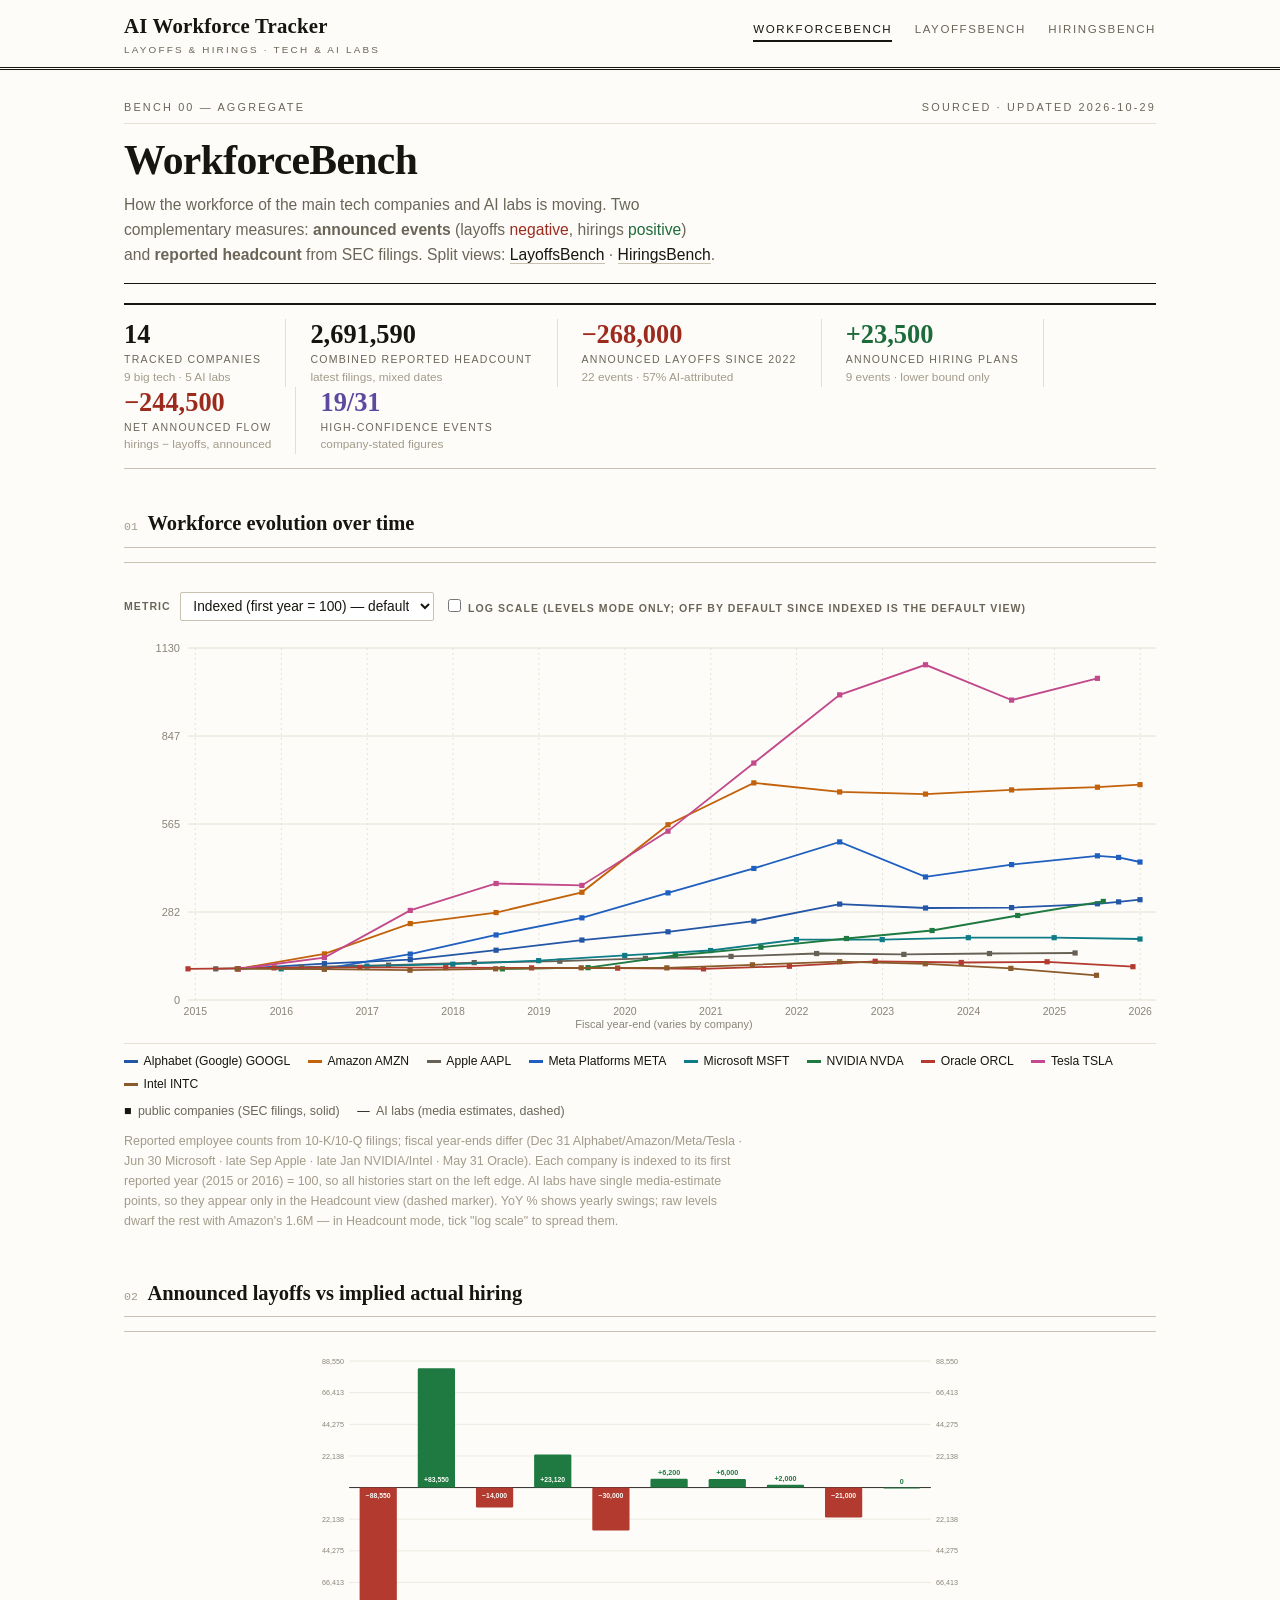
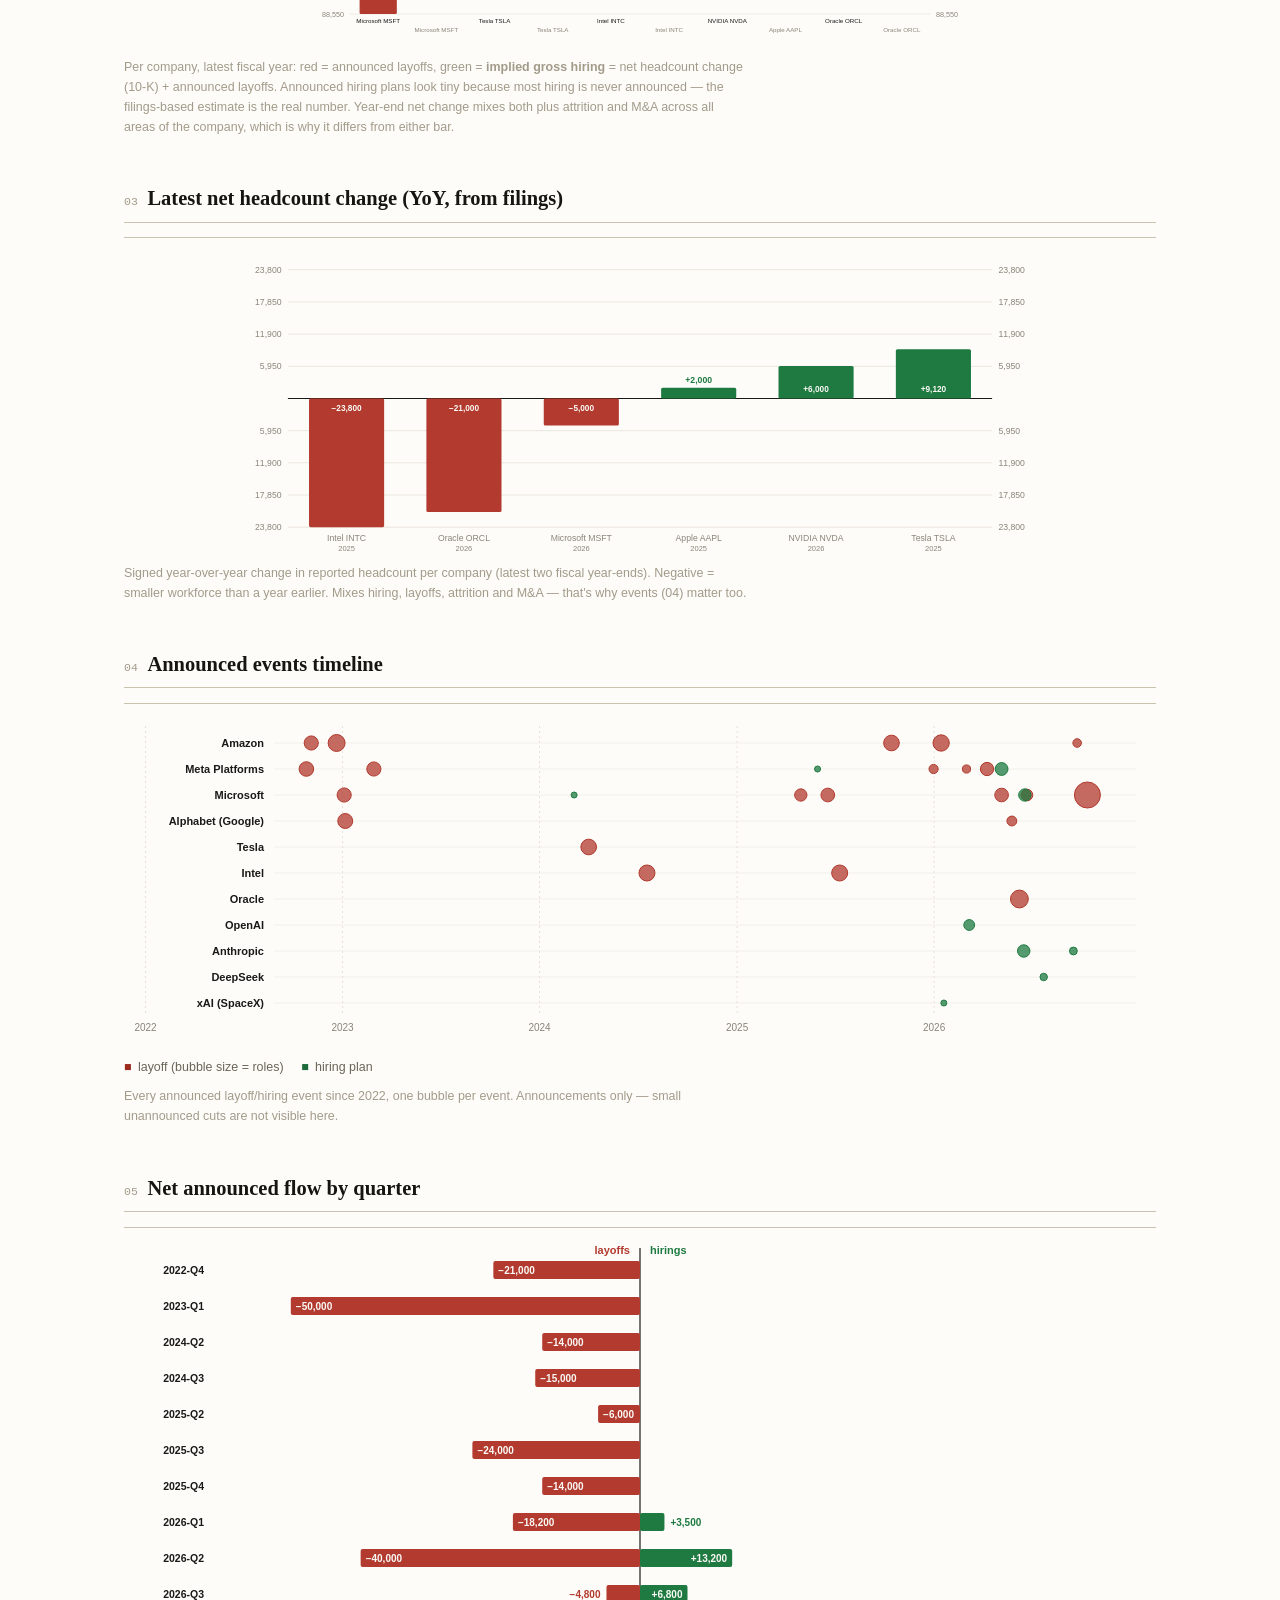
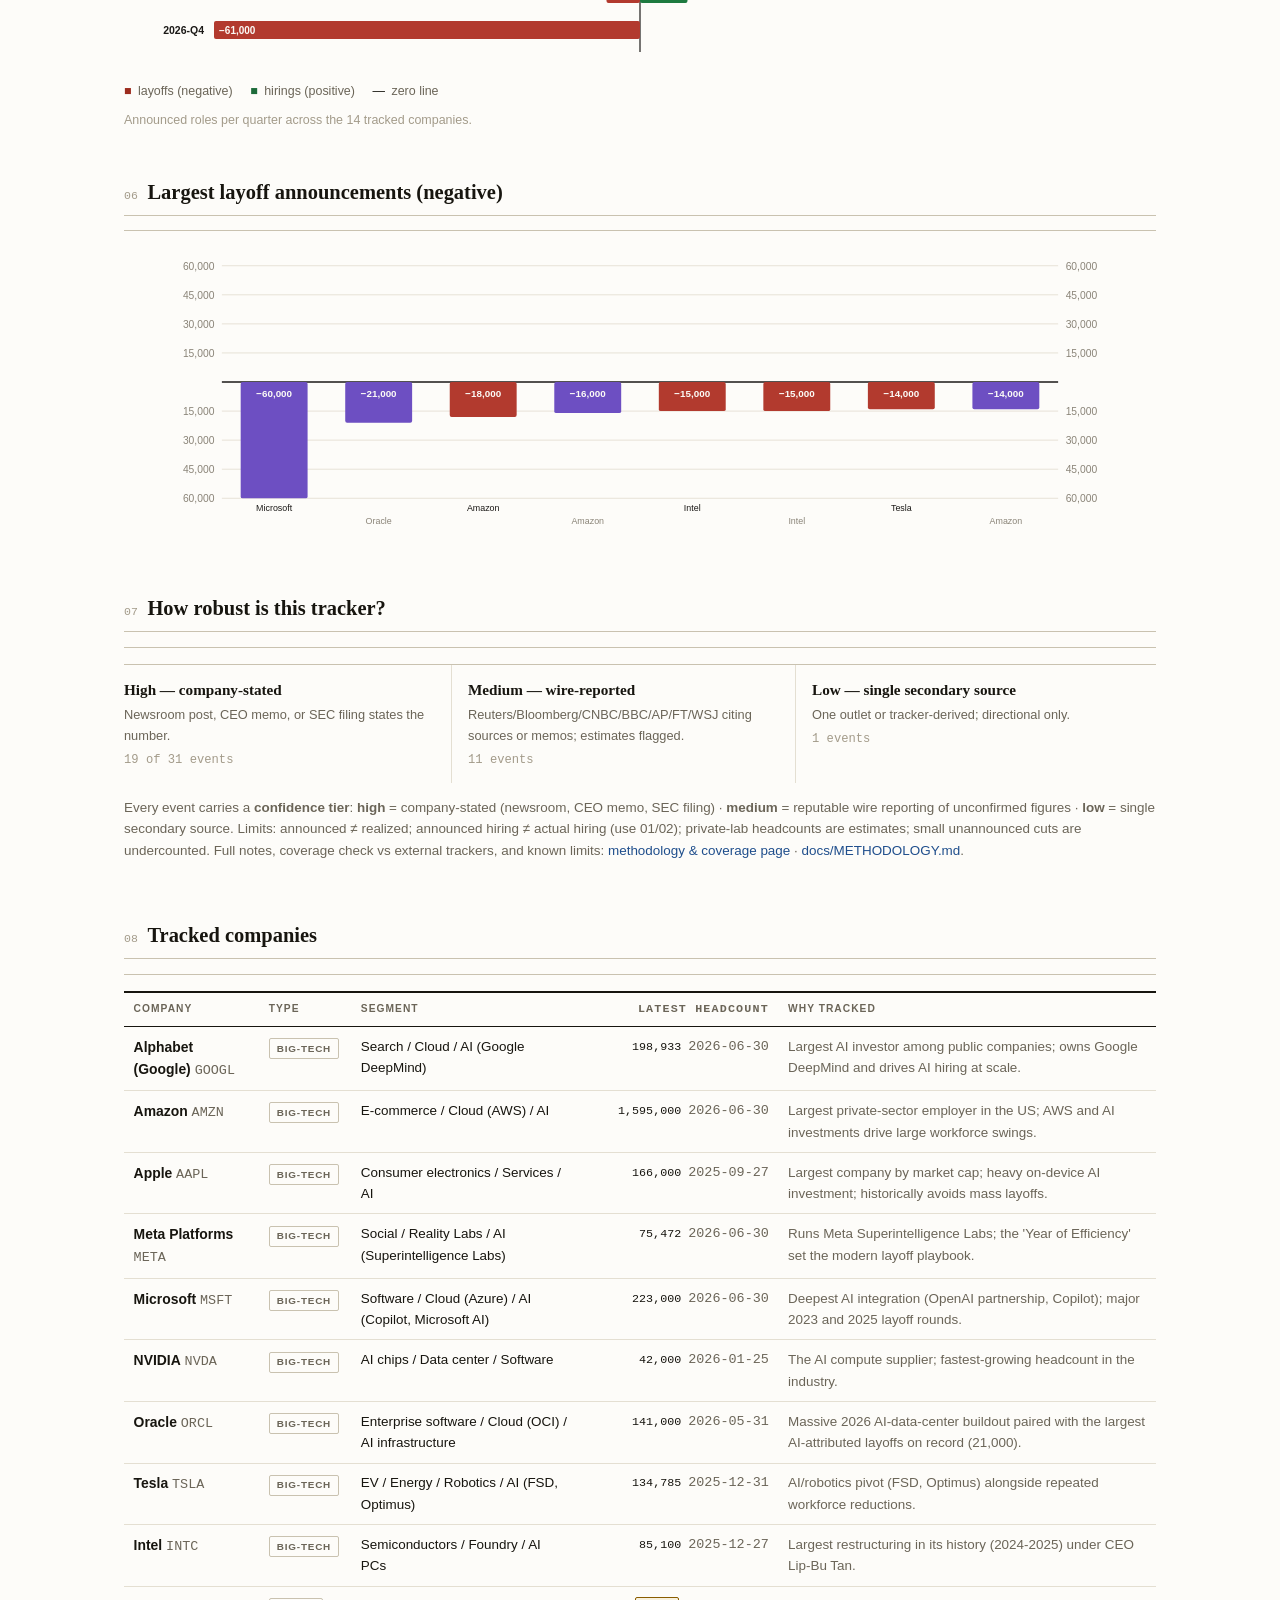
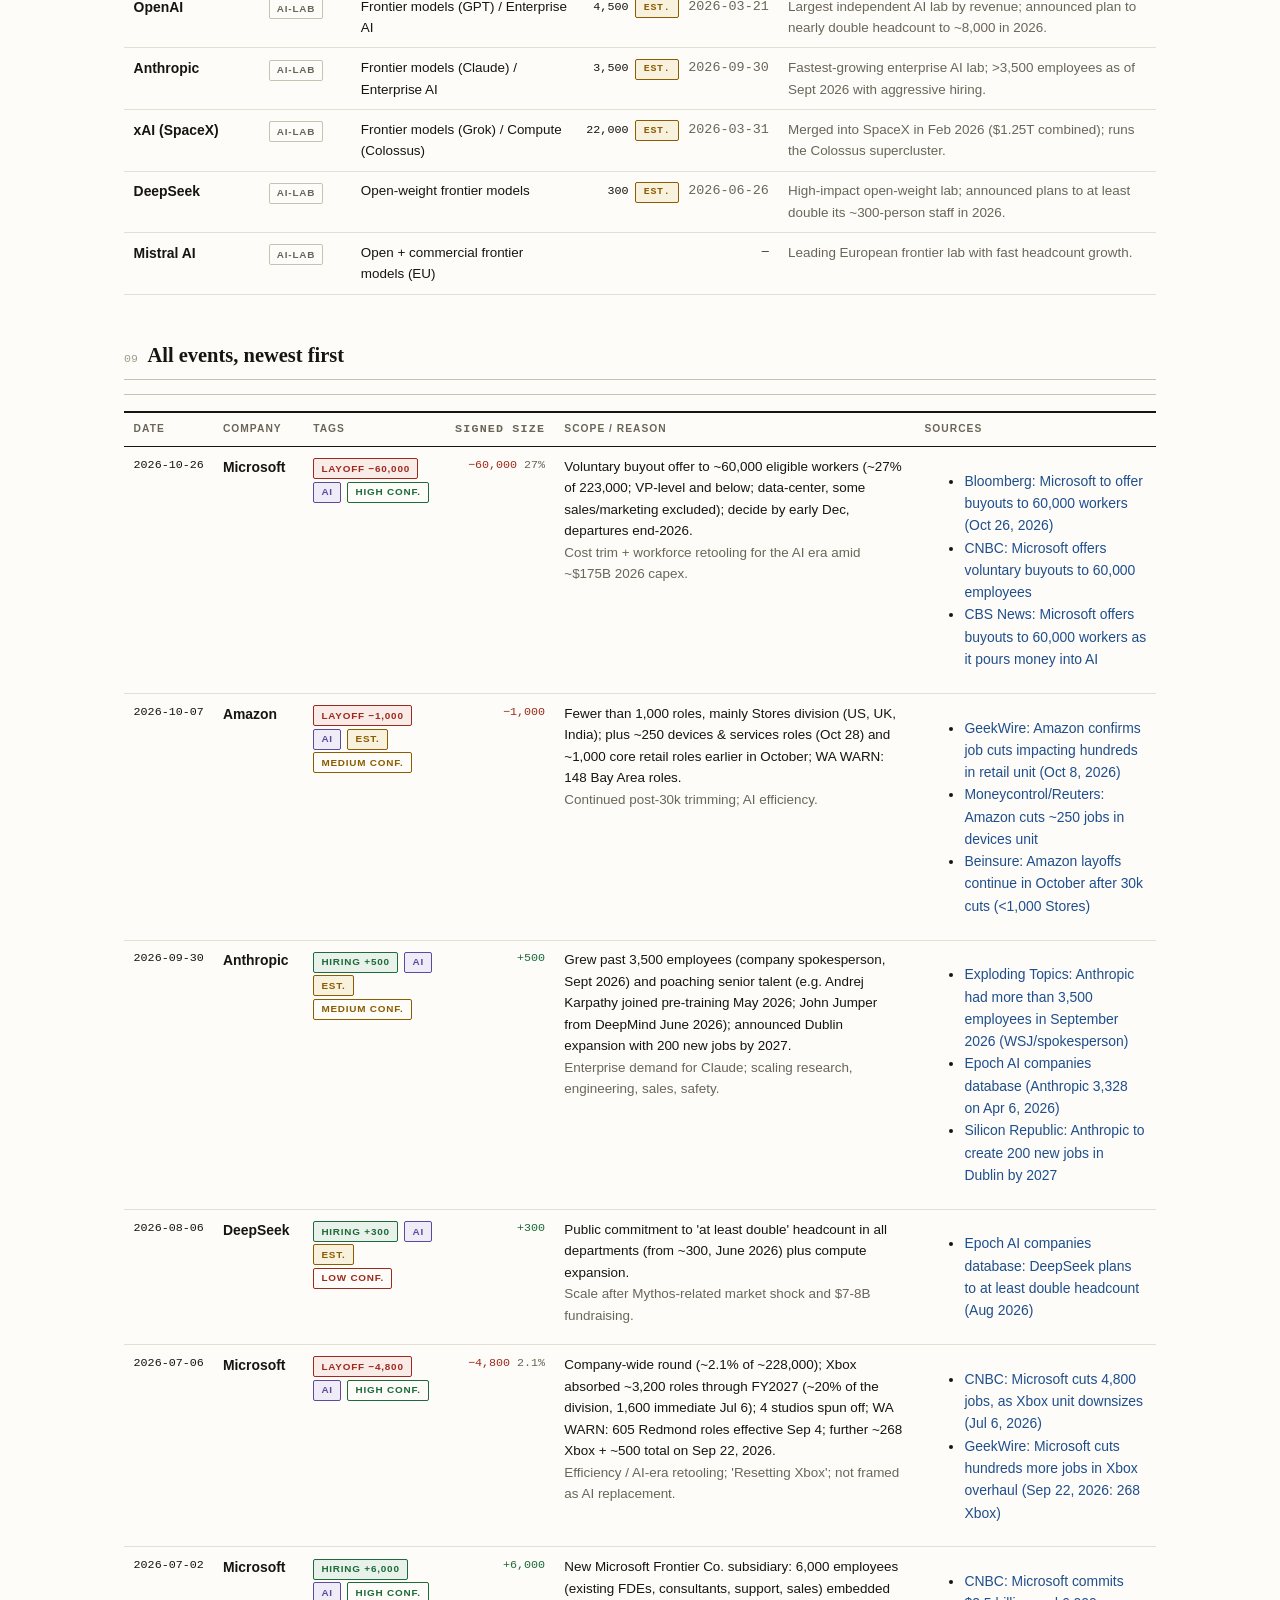
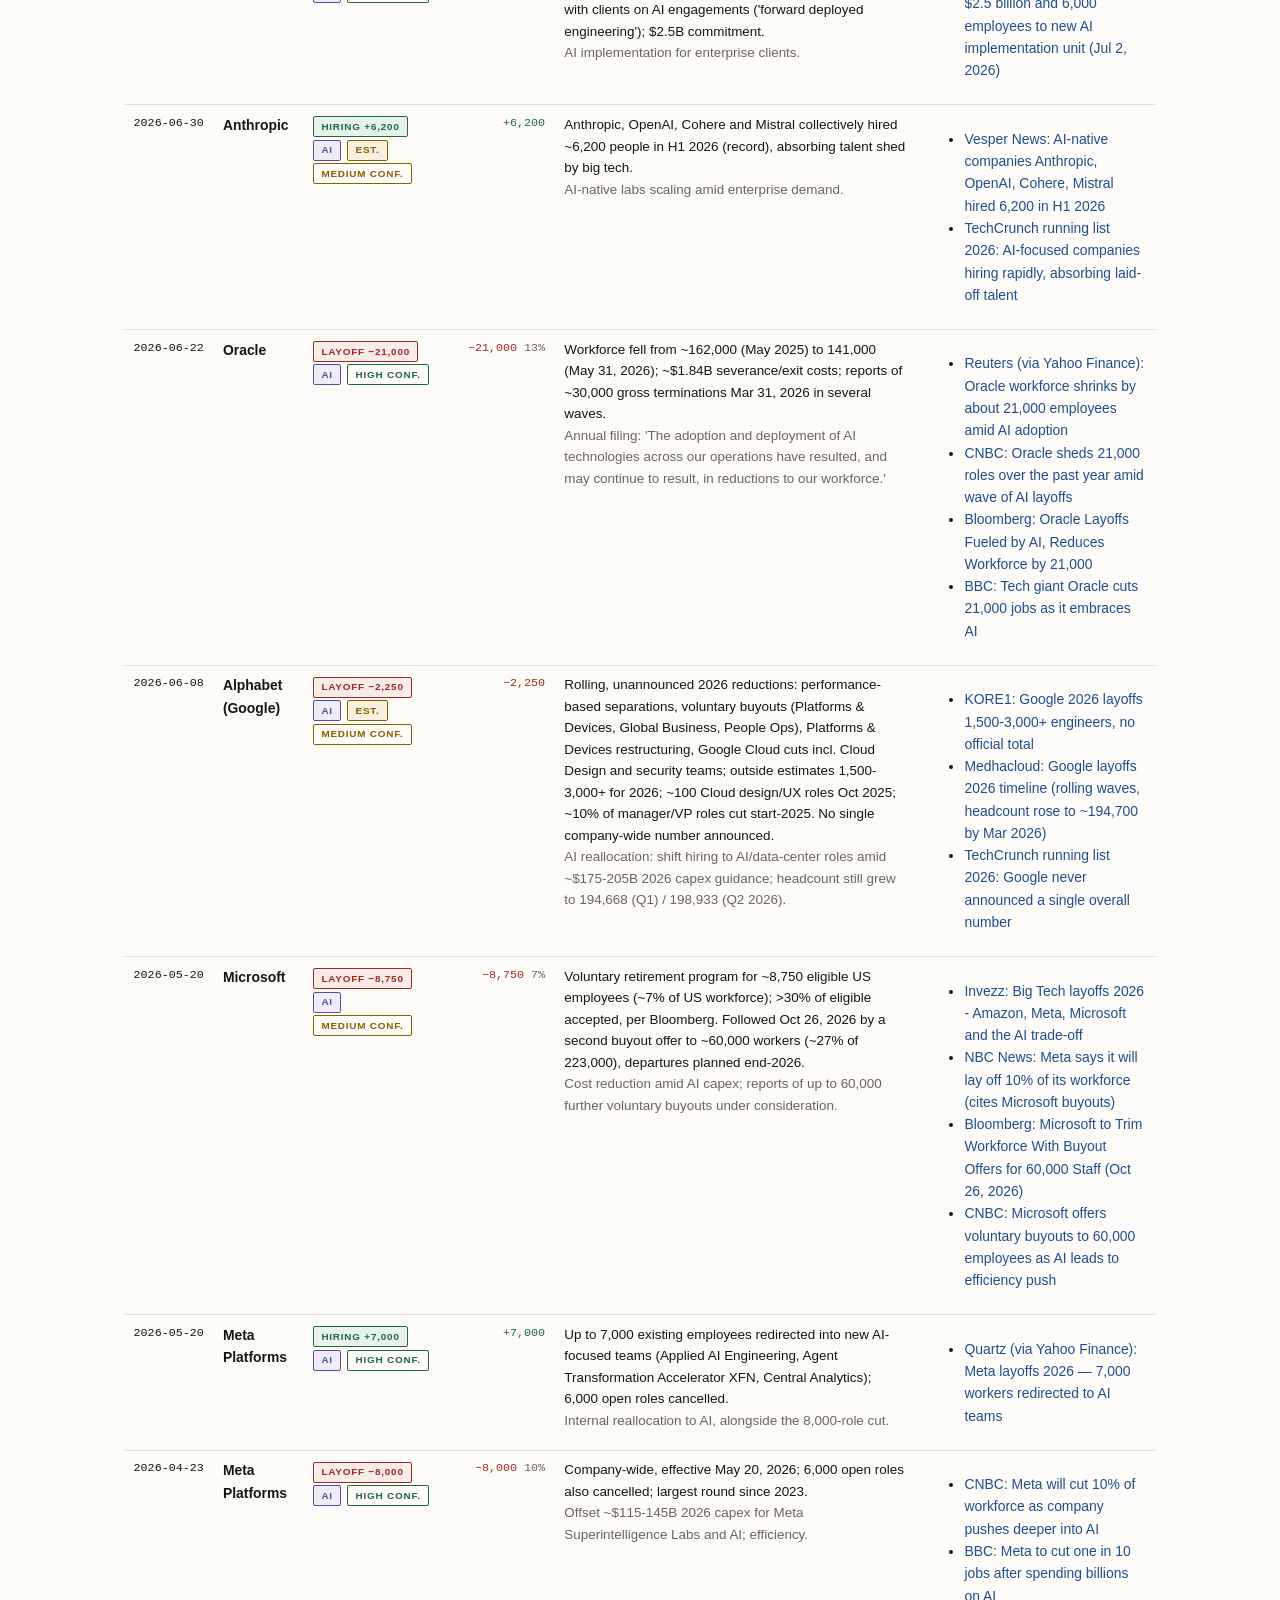
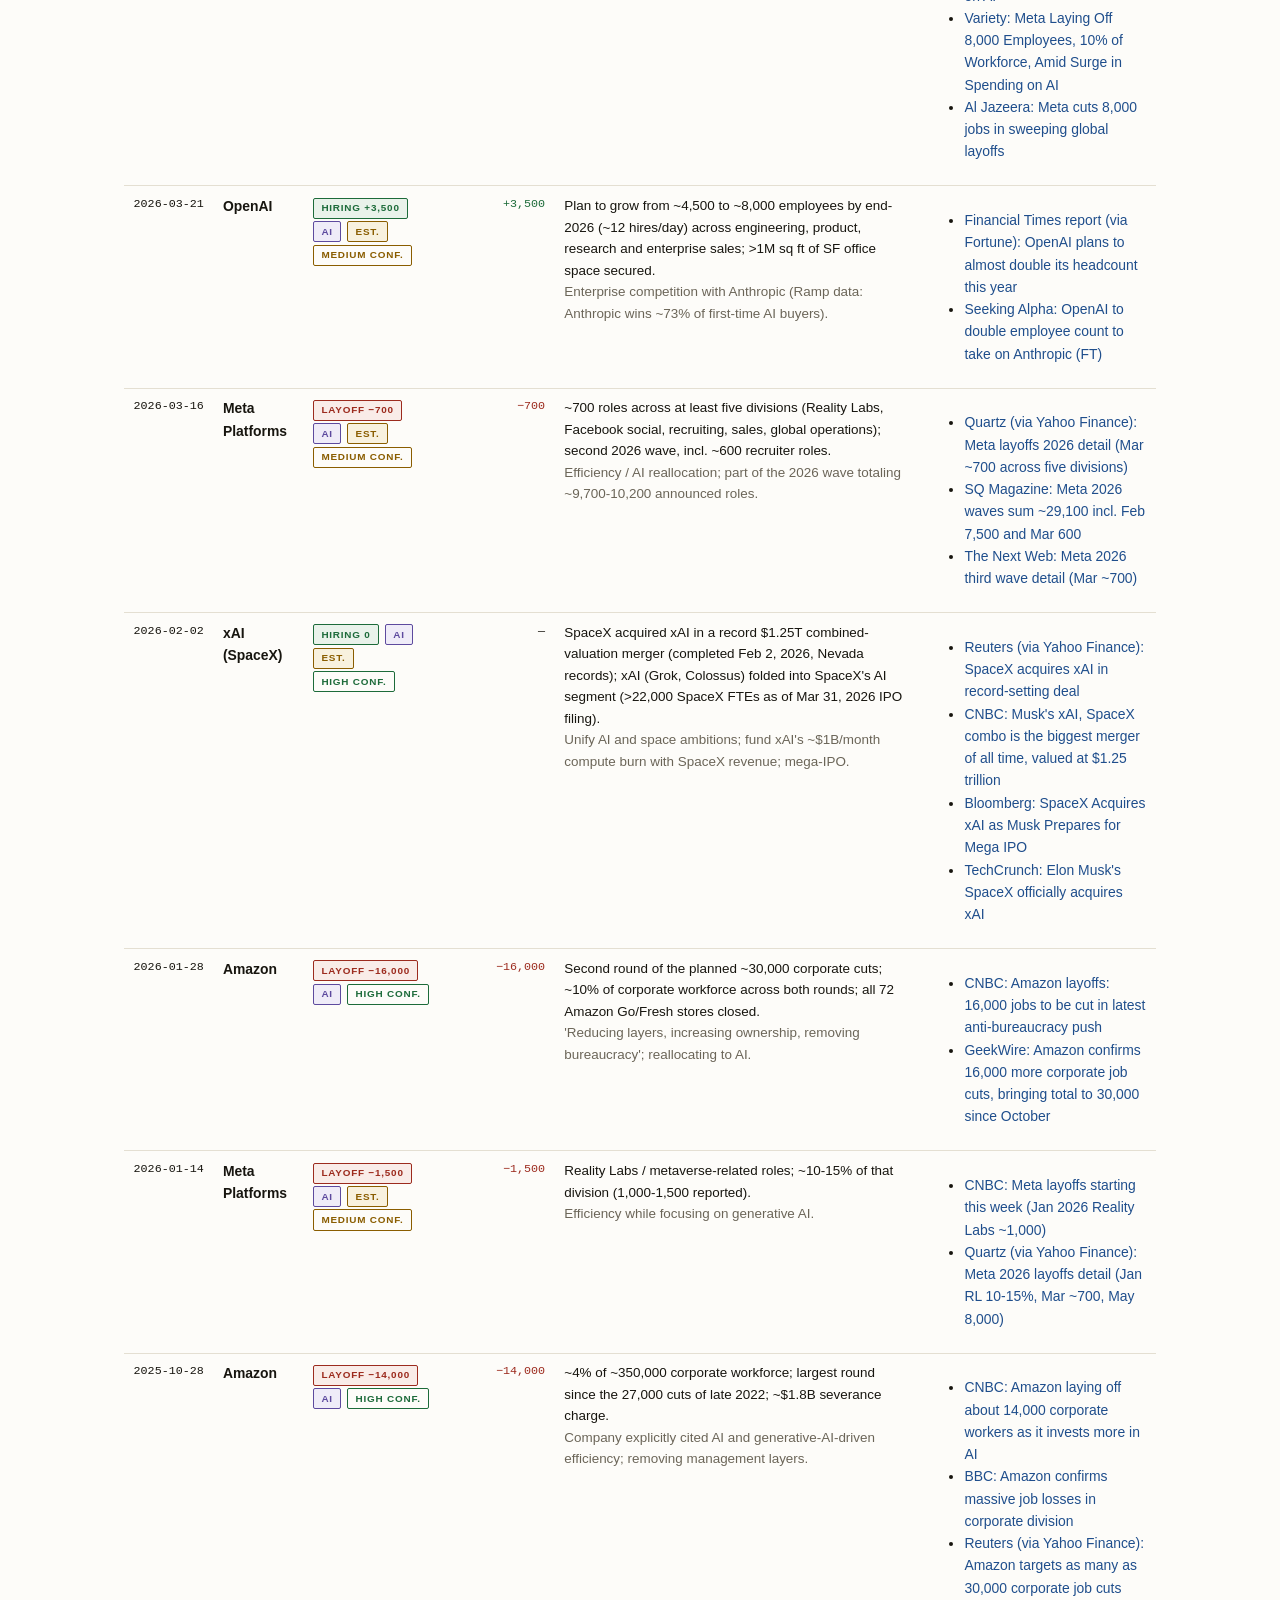
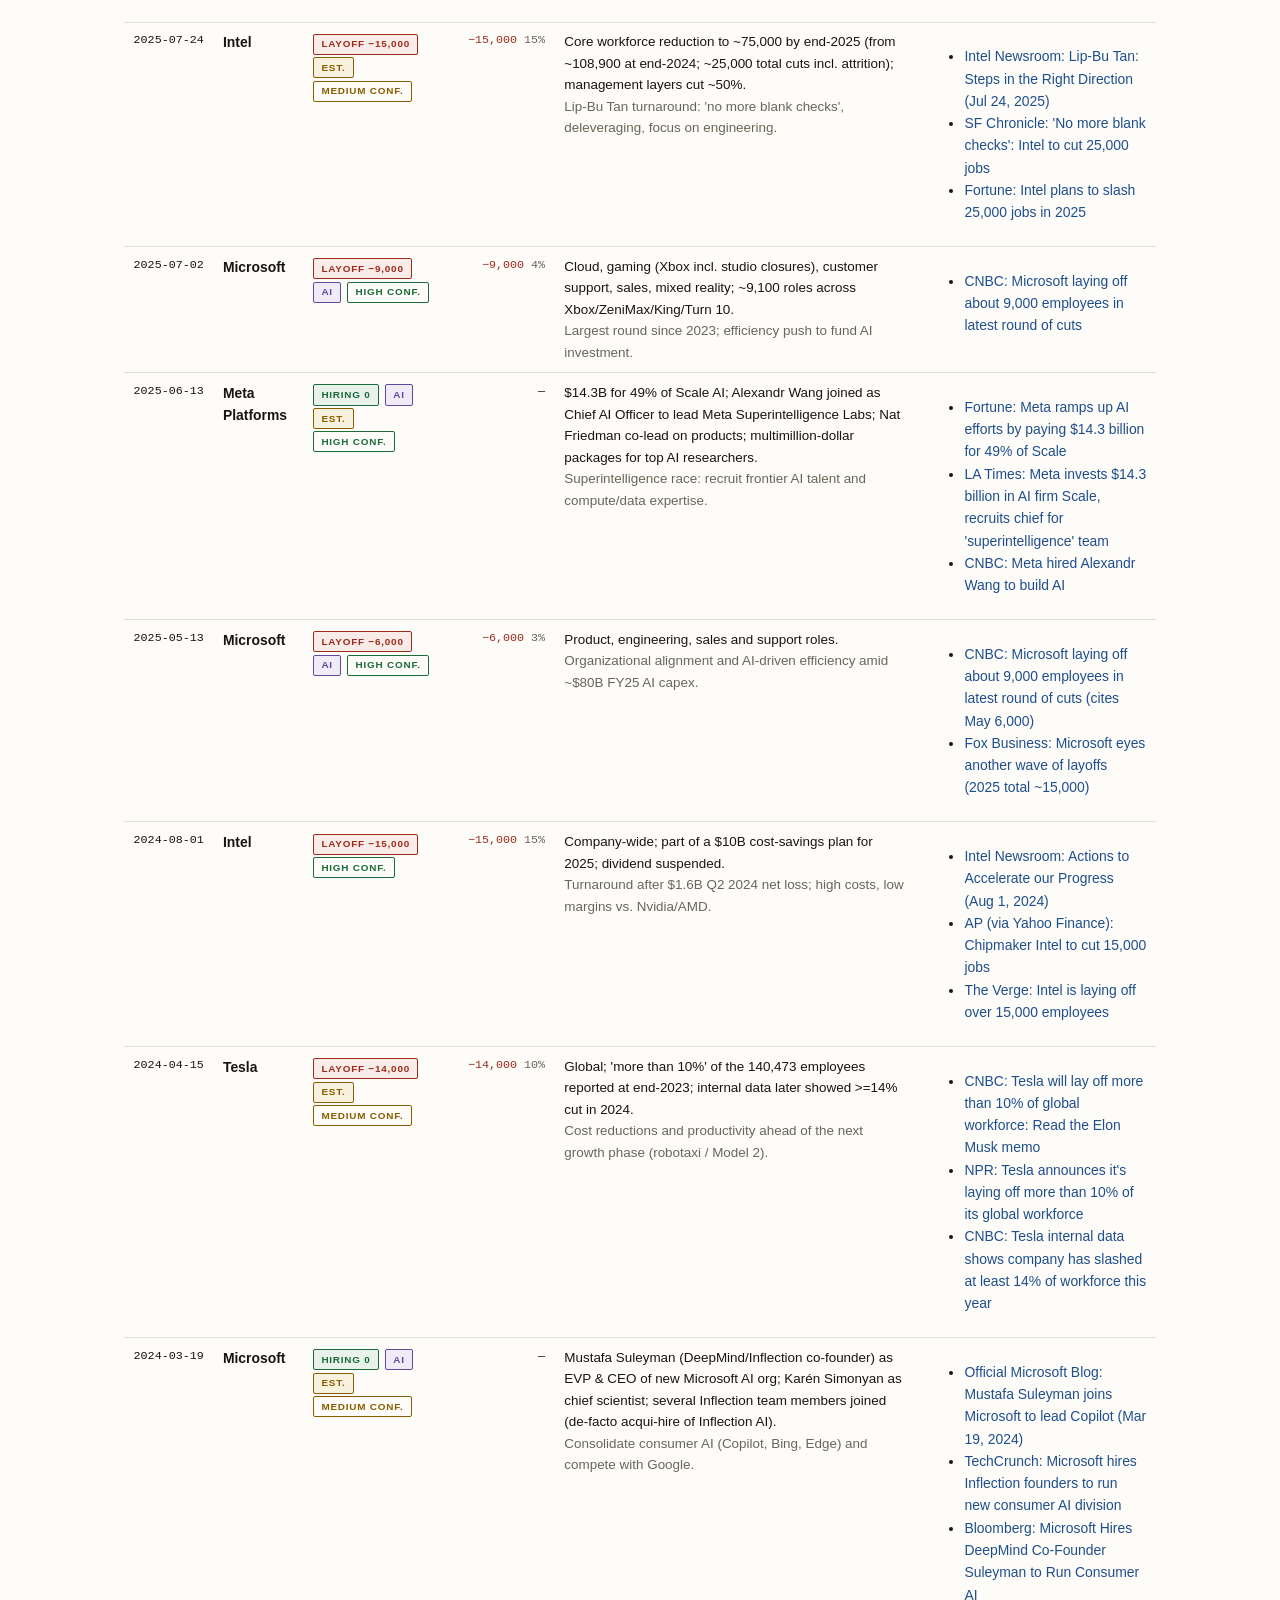
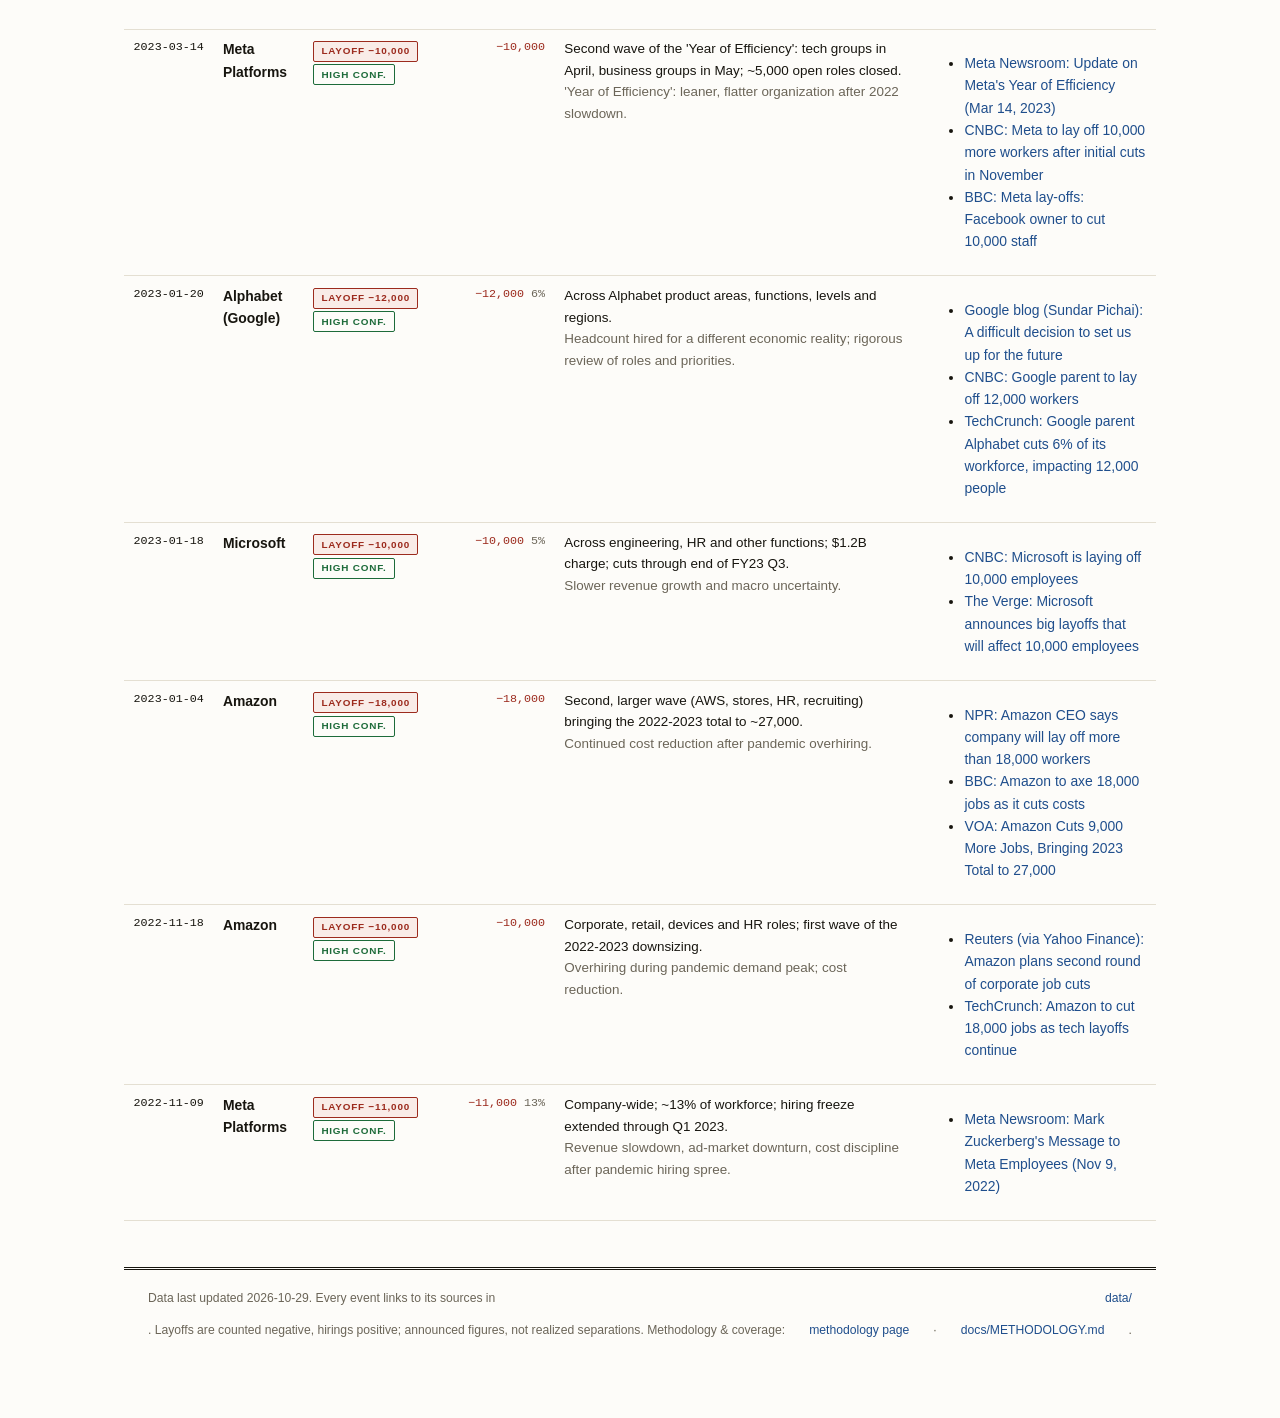
==== commit 9502dc78: "Move internal-facing coverage check off the main page onto a dedicated methodology.html - WorkforceB" ====
--- a/index.html
+++ b/index.html
@@ -5,7 +5,7 @@
 <meta name="viewport" content="width=device-width, initial-scale=1">
 <title>WorkforceBench — AI Workforce Tracker</title>
 <meta name="description" content="WorkforceBench: how the workforce of the main tech companies and AI labs is moving — layoffs negative, hirings positive, plus reported headcount over time.">
-<link rel="stylesheet" href="assets/css/style.css?v=20">
+<link rel="stylesheet" href="assets/css/style.css?v=22">
 </head>
 <body>
 <main>
@@ -71,7 +71,7 @@
     <p class="small muted">Every event carries a <strong>confidence tier</strong>: <strong>high</strong> = company-stated (newsroom, CEO memo, SEC filing) ·
       <strong>medium</strong> = reputable wire reporting of unconfirmed figures · <strong>low</strong> = single secondary source.
       Limits: announced ≠ realized; announced hiring ≠ actual hiring (use 01/02); private-lab headcounts are estimates; small unannounced cuts are undercounted.
-      Full notes: <a href="https://github.com/amayuelas/ai-workforce/blob/main/docs/METHODOLOGY.md">docs/METHODOLOGY.md</a>.</p>
+      Full notes, coverage check vs external trackers, and known limits: <a href="methodology.html">methodology &amp; coverage page</a> · <a href="https://github.com/amayuelas/ai-workforce/blob/main/docs/METHODOLOGY.md">docs/METHODOLOGY.md</a>.</p>
   </div>
 
   <h2><span class="no">08</span>Tracked companies</h2>
@@ -82,16 +82,7 @@
     </table>
   </div>
 
-  <h2><span class="no">09</span>Coverage check — are we missing events?</h2>
-  <div class="panel" style="overflow-x:auto">
-    <table class="data">
-      <thead><tr><th>Scope</th><th class="num">Our announced layoffs since 2022</th><th>External trackers / press</th><th></th><th>Notes</th></tr></thead>
-      <tbody id="coverage-body"></tbody>
-    </table>
-    <p class="cap">Our totals are computed live from events.json (same rows as section 10 and both bench pages — one data source, so they can't drift). External figures from Layoffs.fyi / wire press, linked. Known gaps: small unannounced rolling cuts (Google 2026 carried as a medium-confidence estimate) and press-reported waves without a company-confirmed number (e.g. Tesla Apr 2026). CI fails if coverage.json's "ours" disagrees with events.json.</p>
-  </div>
-
-  <h2><span class="no">10</span>All events, newest first</h2>
+  <h2><span class="no">09</span>All events, newest first</h2>
   <div class="panel" style="overflow-x:auto">
     <table class="data">
       <thead><tr><th>Date</th><th>Company</th><th>Tags</th><th class="num">Signed size</th><th>Scope / reason</th><th>Sources</th></tr></thead>
@@ -214,7 +205,6 @@
   }).join("");
 
   AIW.companiesTable(document.getElementById("companies-body"), d.companies, d.headcount);
-  AIW.coverageTable(document.getElementById("coverage-body"), d.companies, d.events, d.coverage);
   AIW.eventsTable(document.getElementById("events-body"), d.companies, d.events, null);
 });
 </script>
@@ -223,7 +213,7 @@
 /* Warm the cache: fetch sibling pages + data at idle so navigation feels instant. */
 (function () {
   var me = location.pathname.split("/").pop() || "index.html";
-  var pages = ["index.html", "layoffs.html", "hirings.html"].filter(function (p) { return p !== me; });
+  var pages = ["index.html", "layoffs.html", "hirings.html", "methodology.html"].filter(function (p) { return p !== me; });
   function warm() {
     pages.forEach(function (p) { var l = document.createElement("link"); l.rel = "prefetch"; l.href = p; document.head.appendChild(l); });
     ["data/companies.json", "data/events.json", "data/headcount.json", "data/coverage.json"].forEach(function (d) {
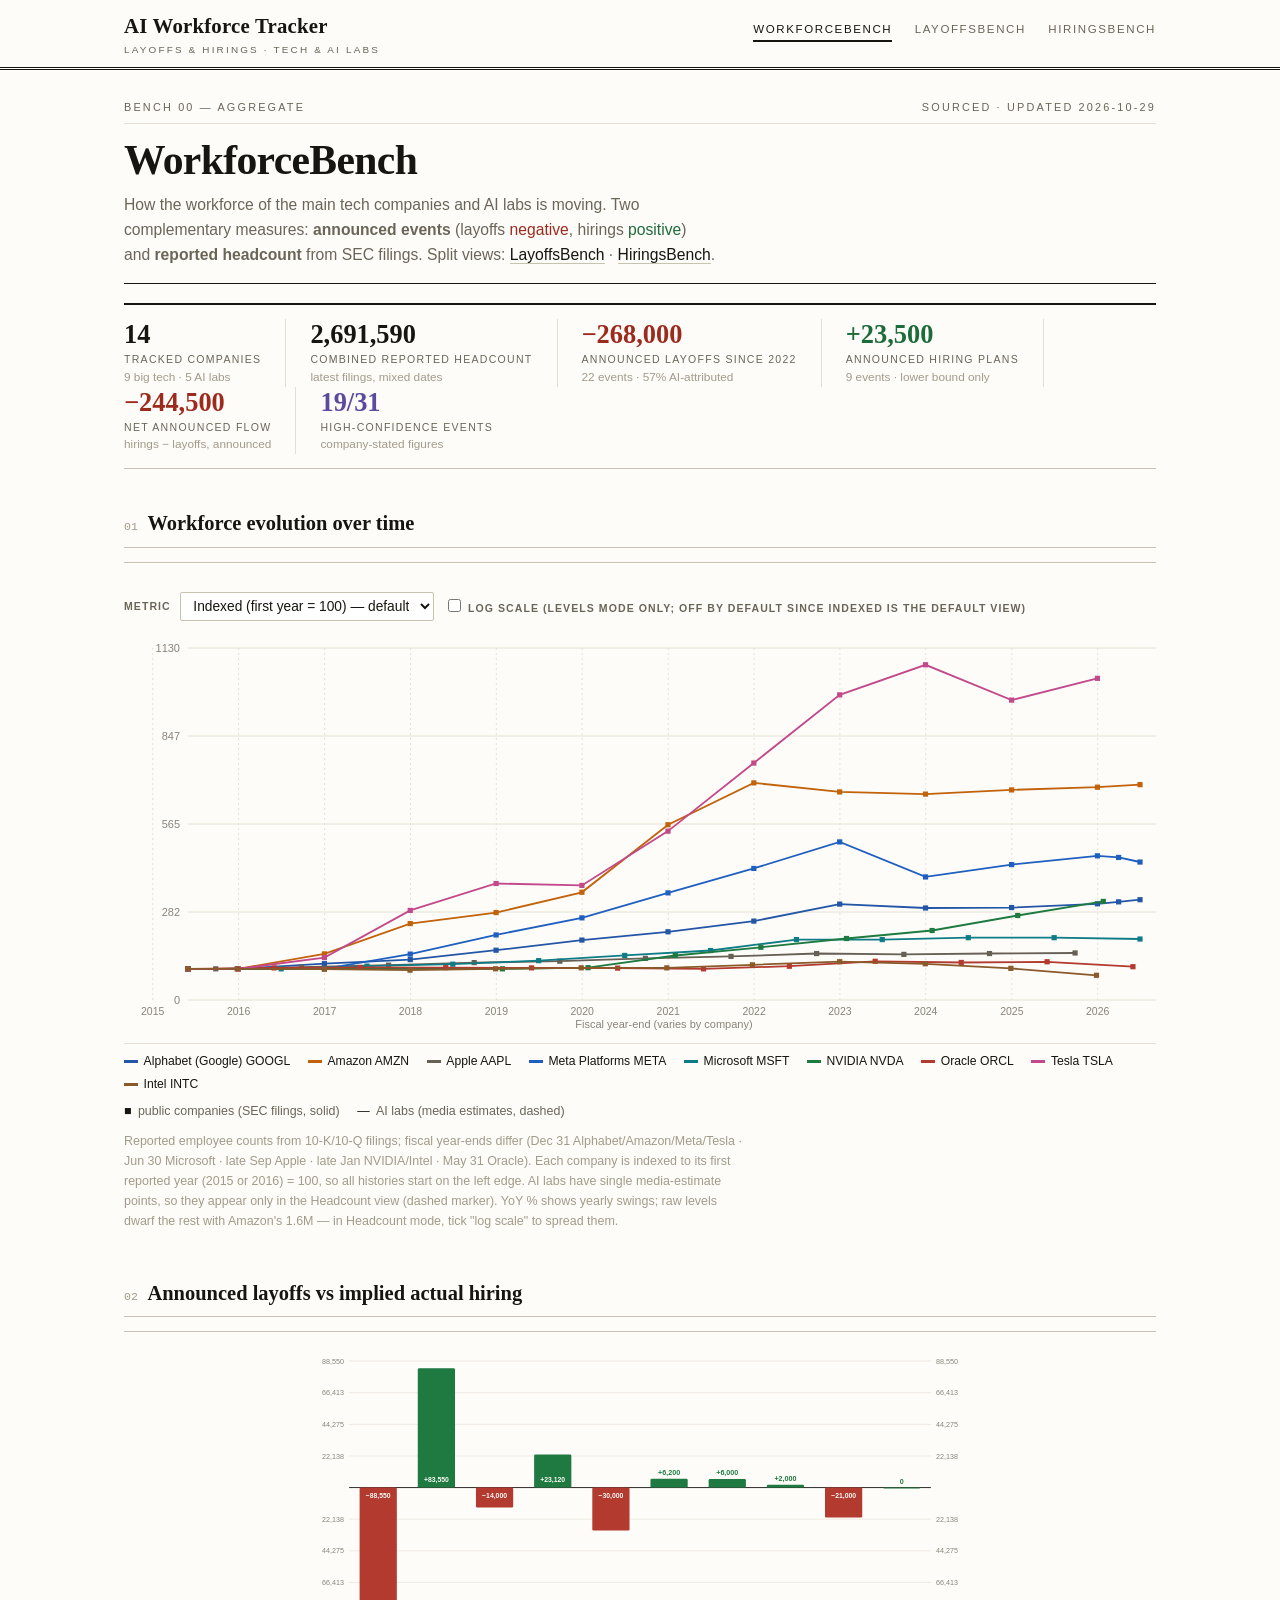
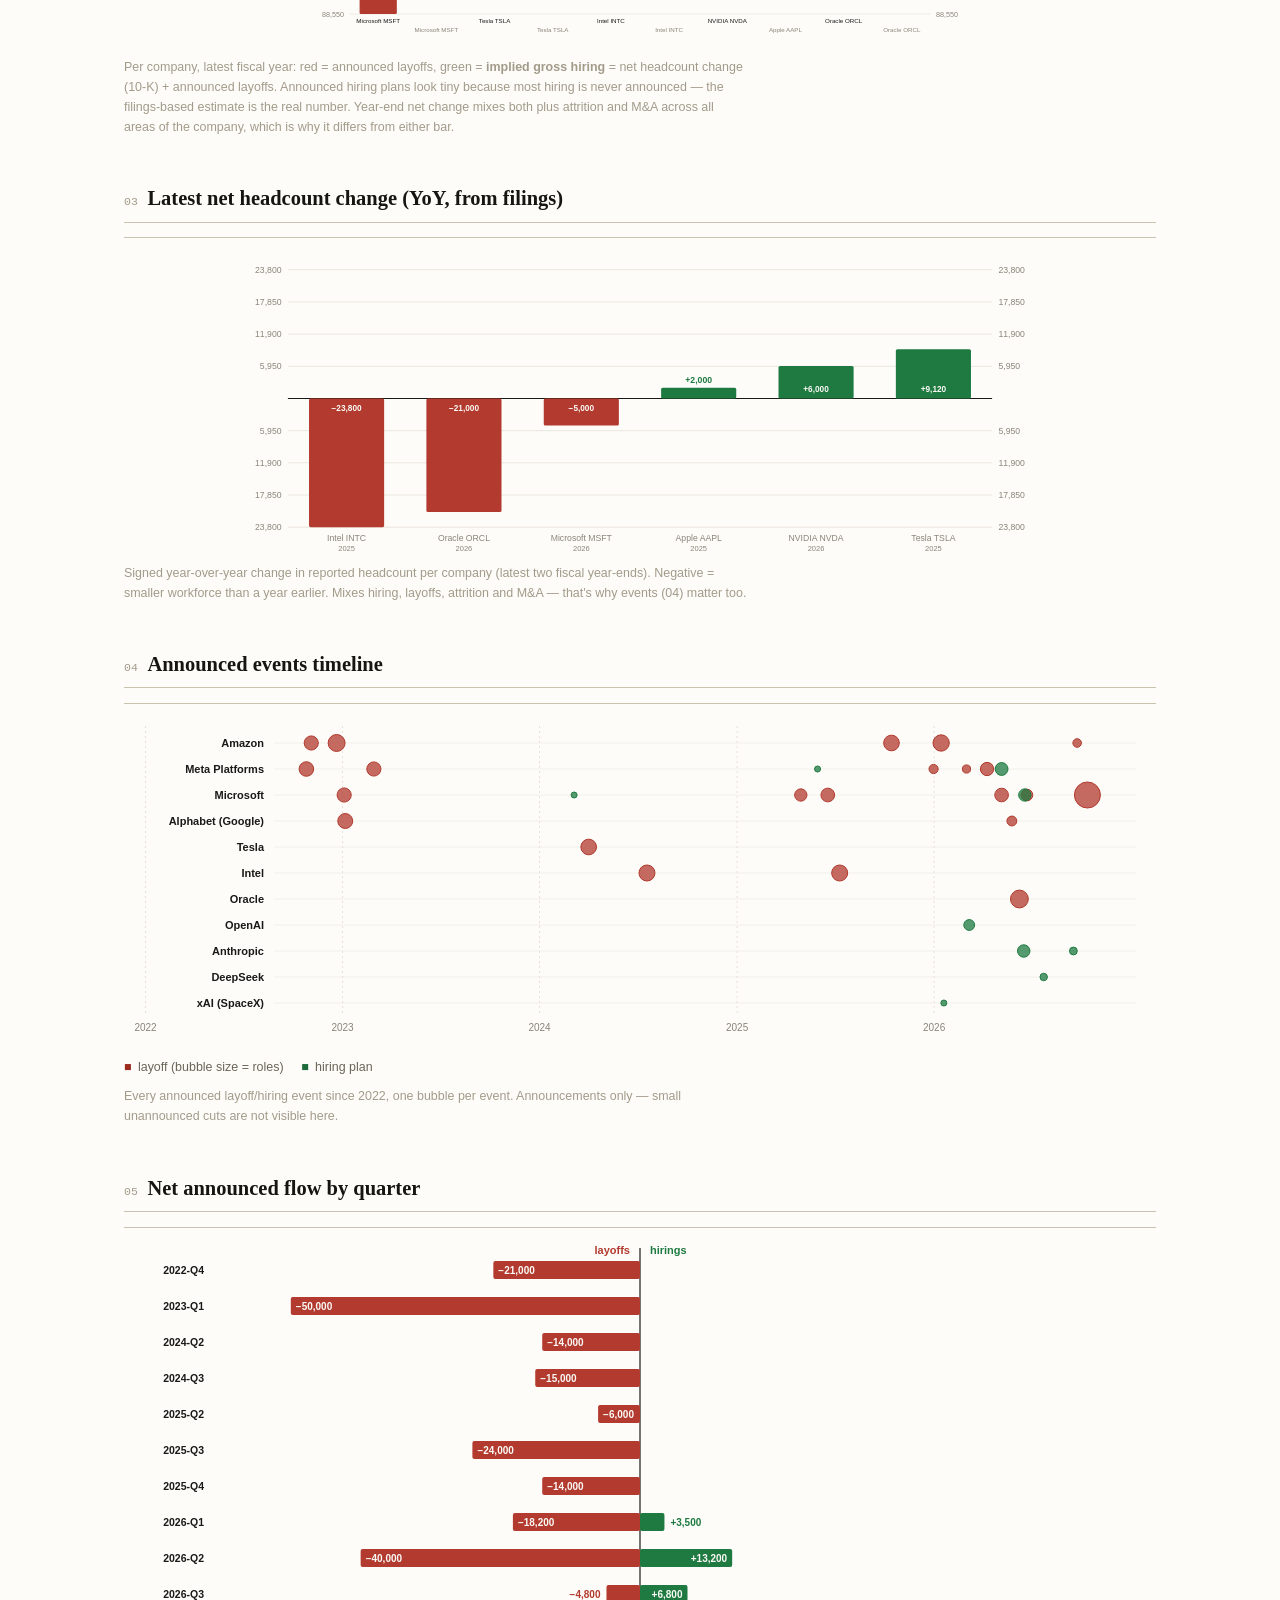
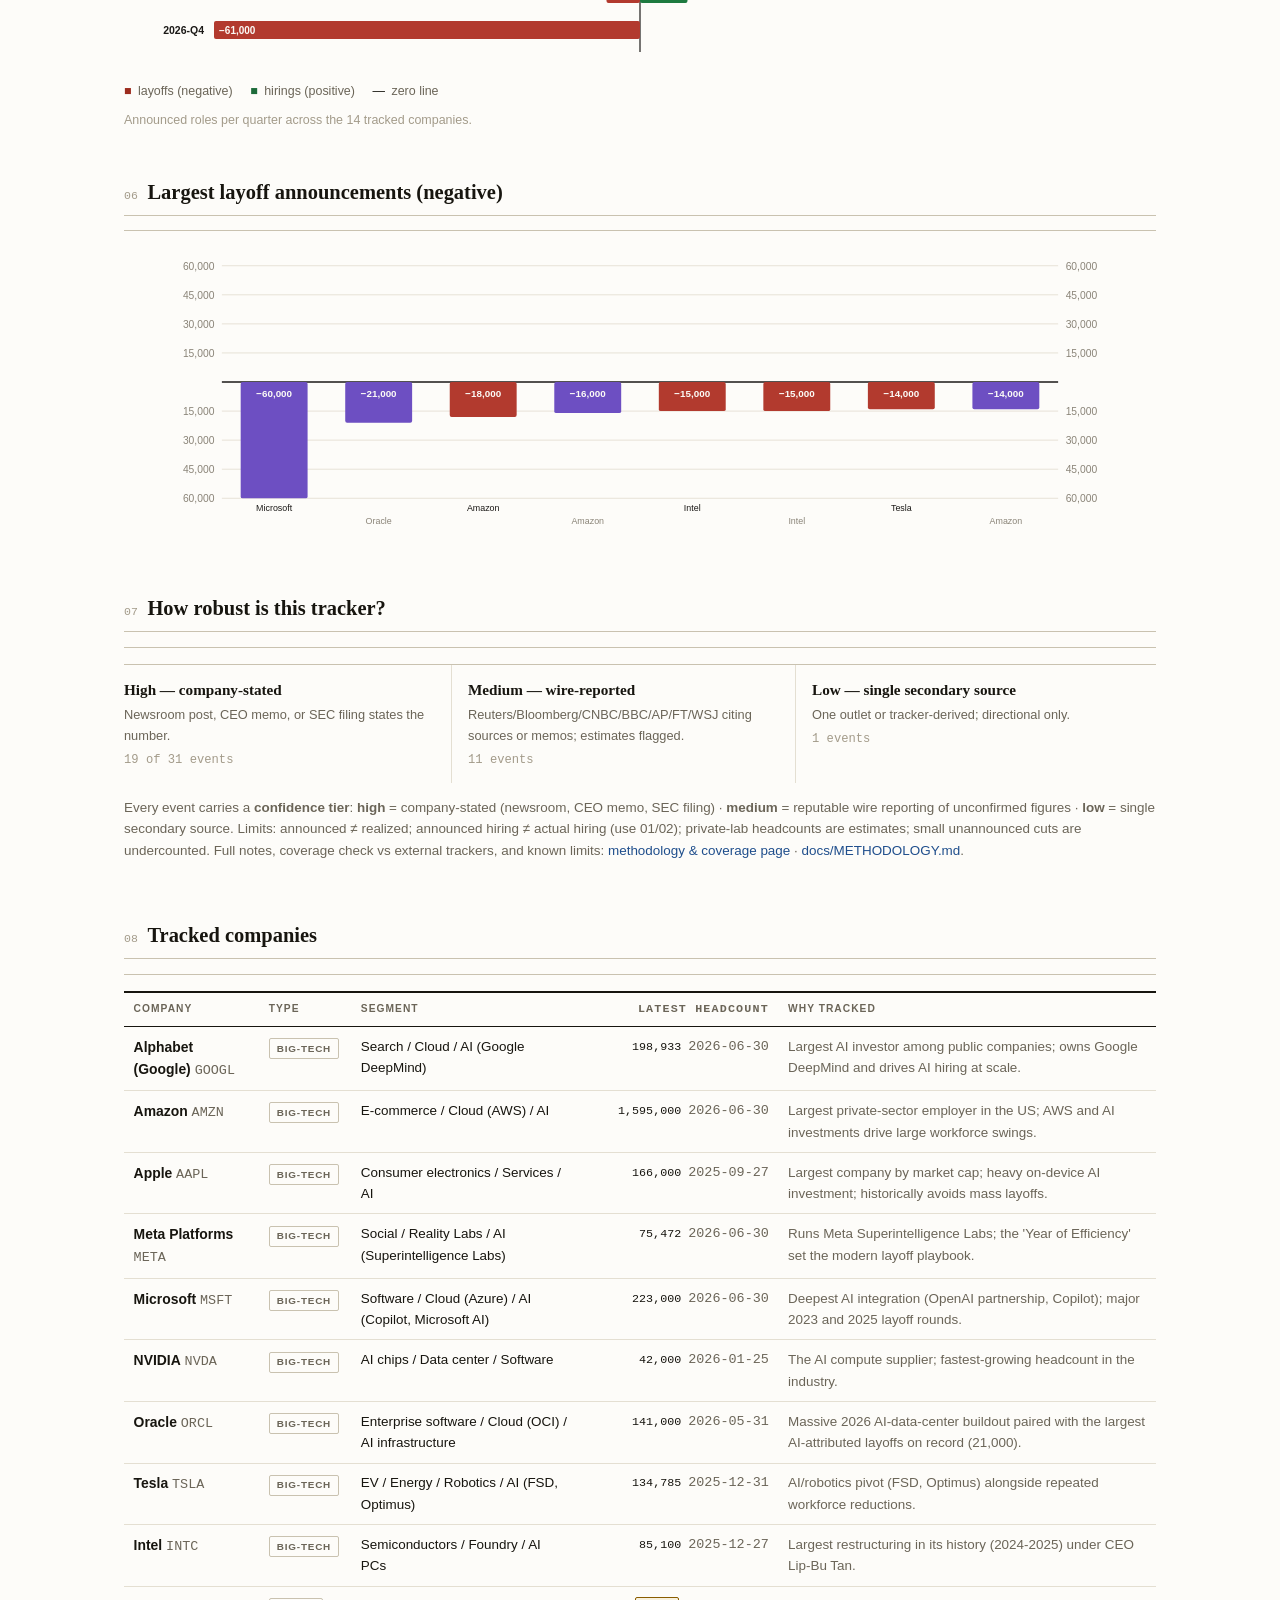
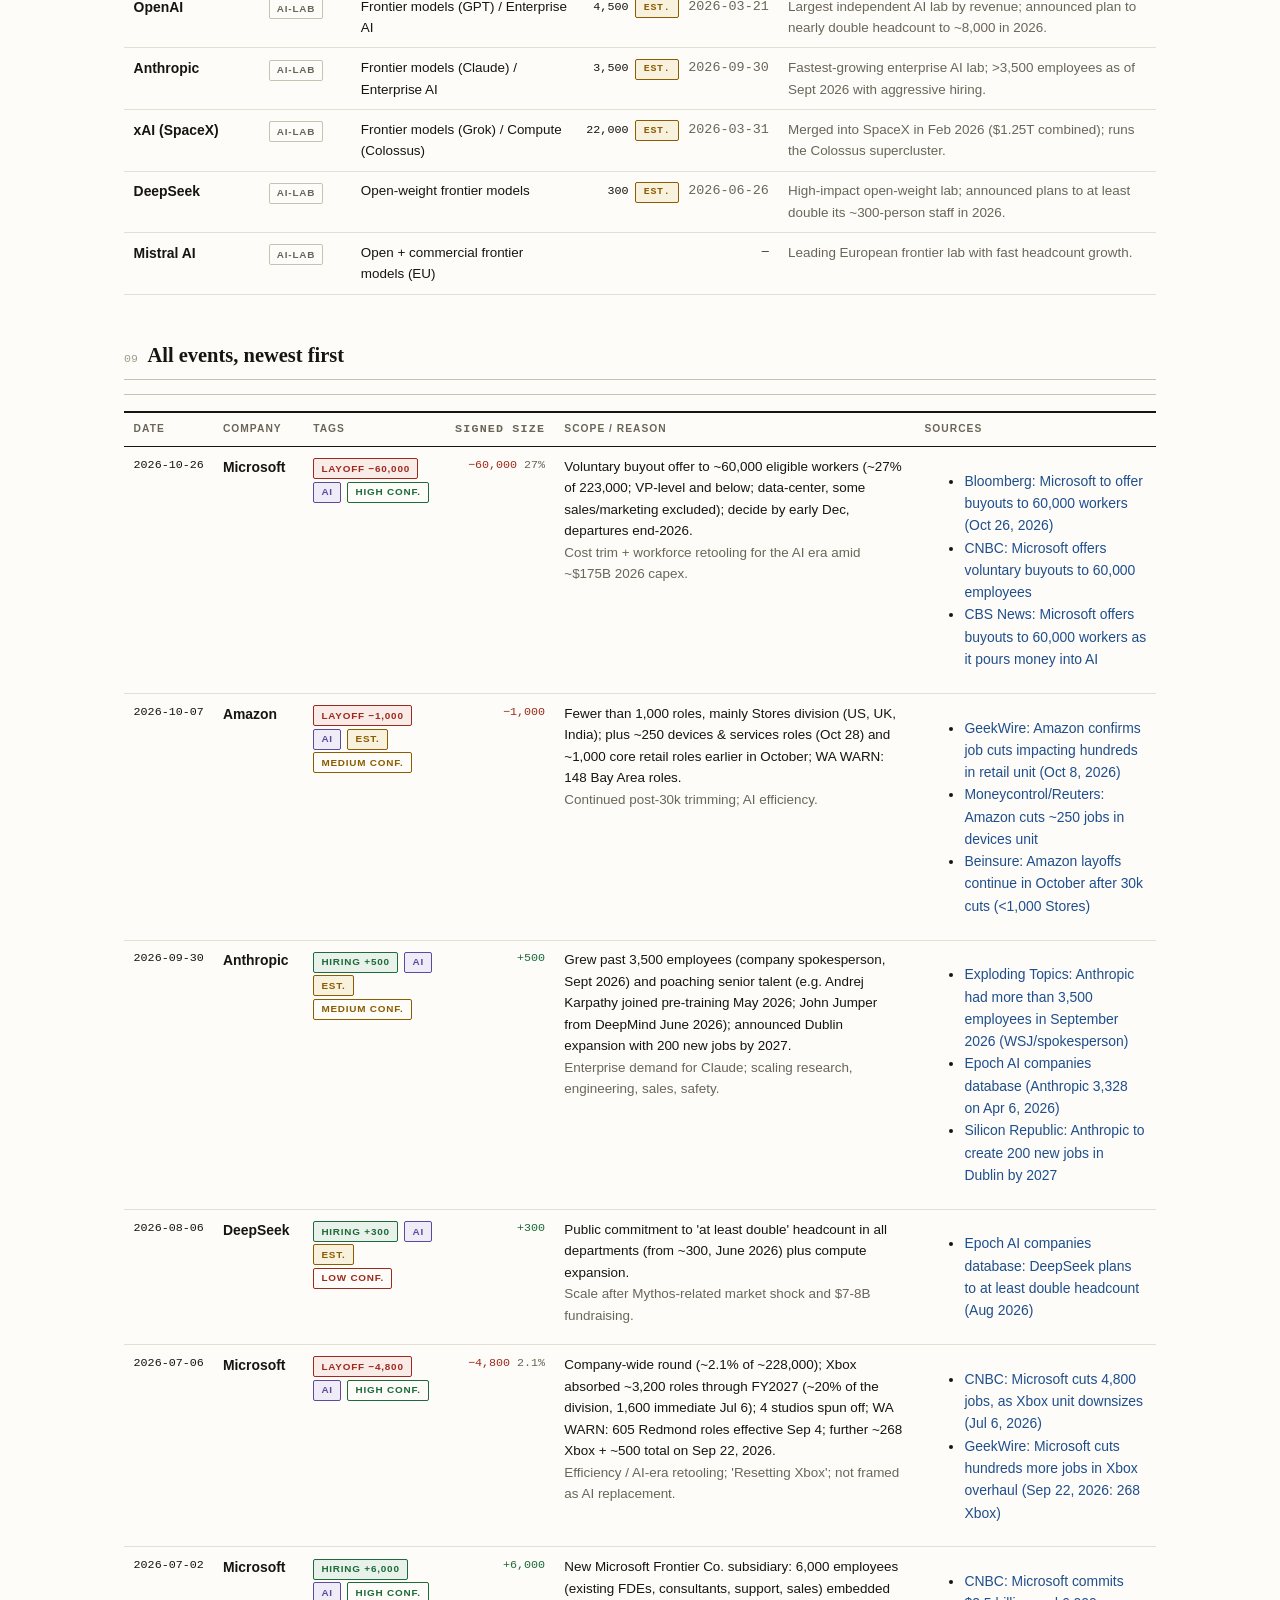
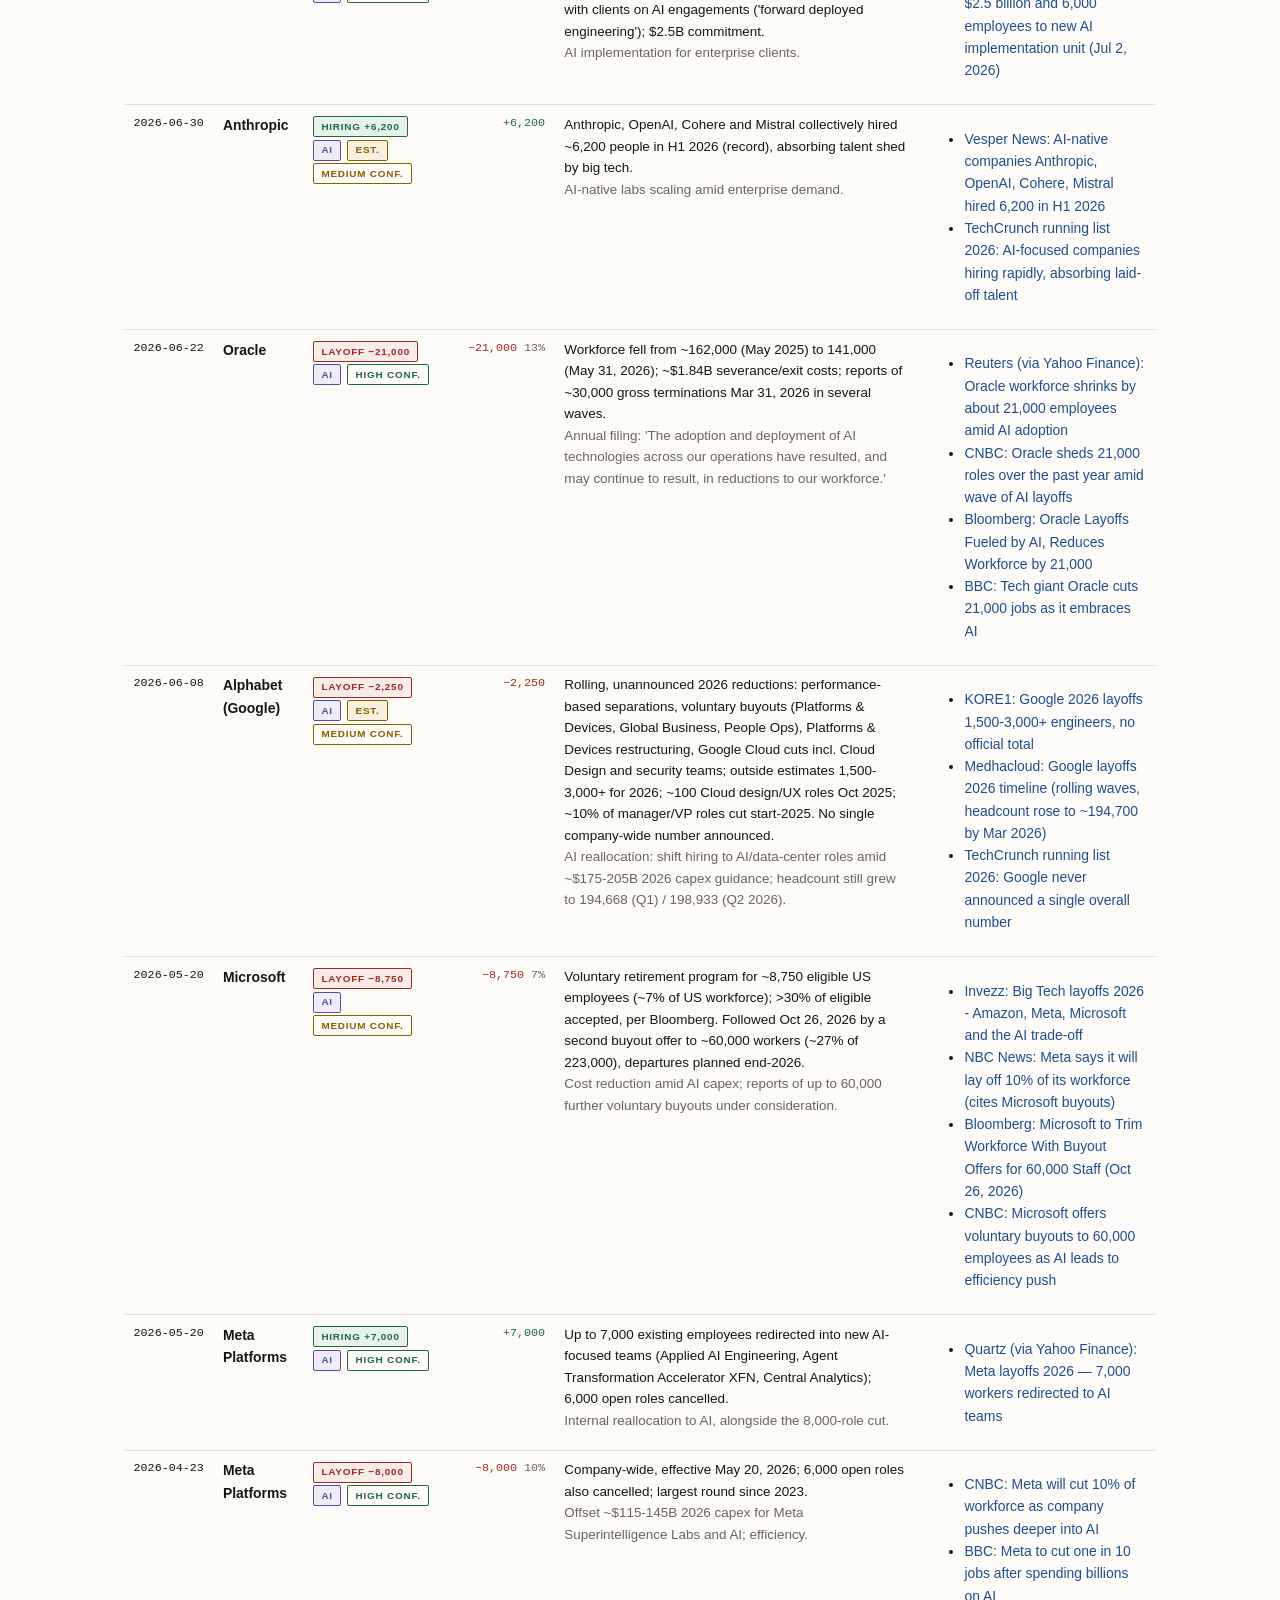
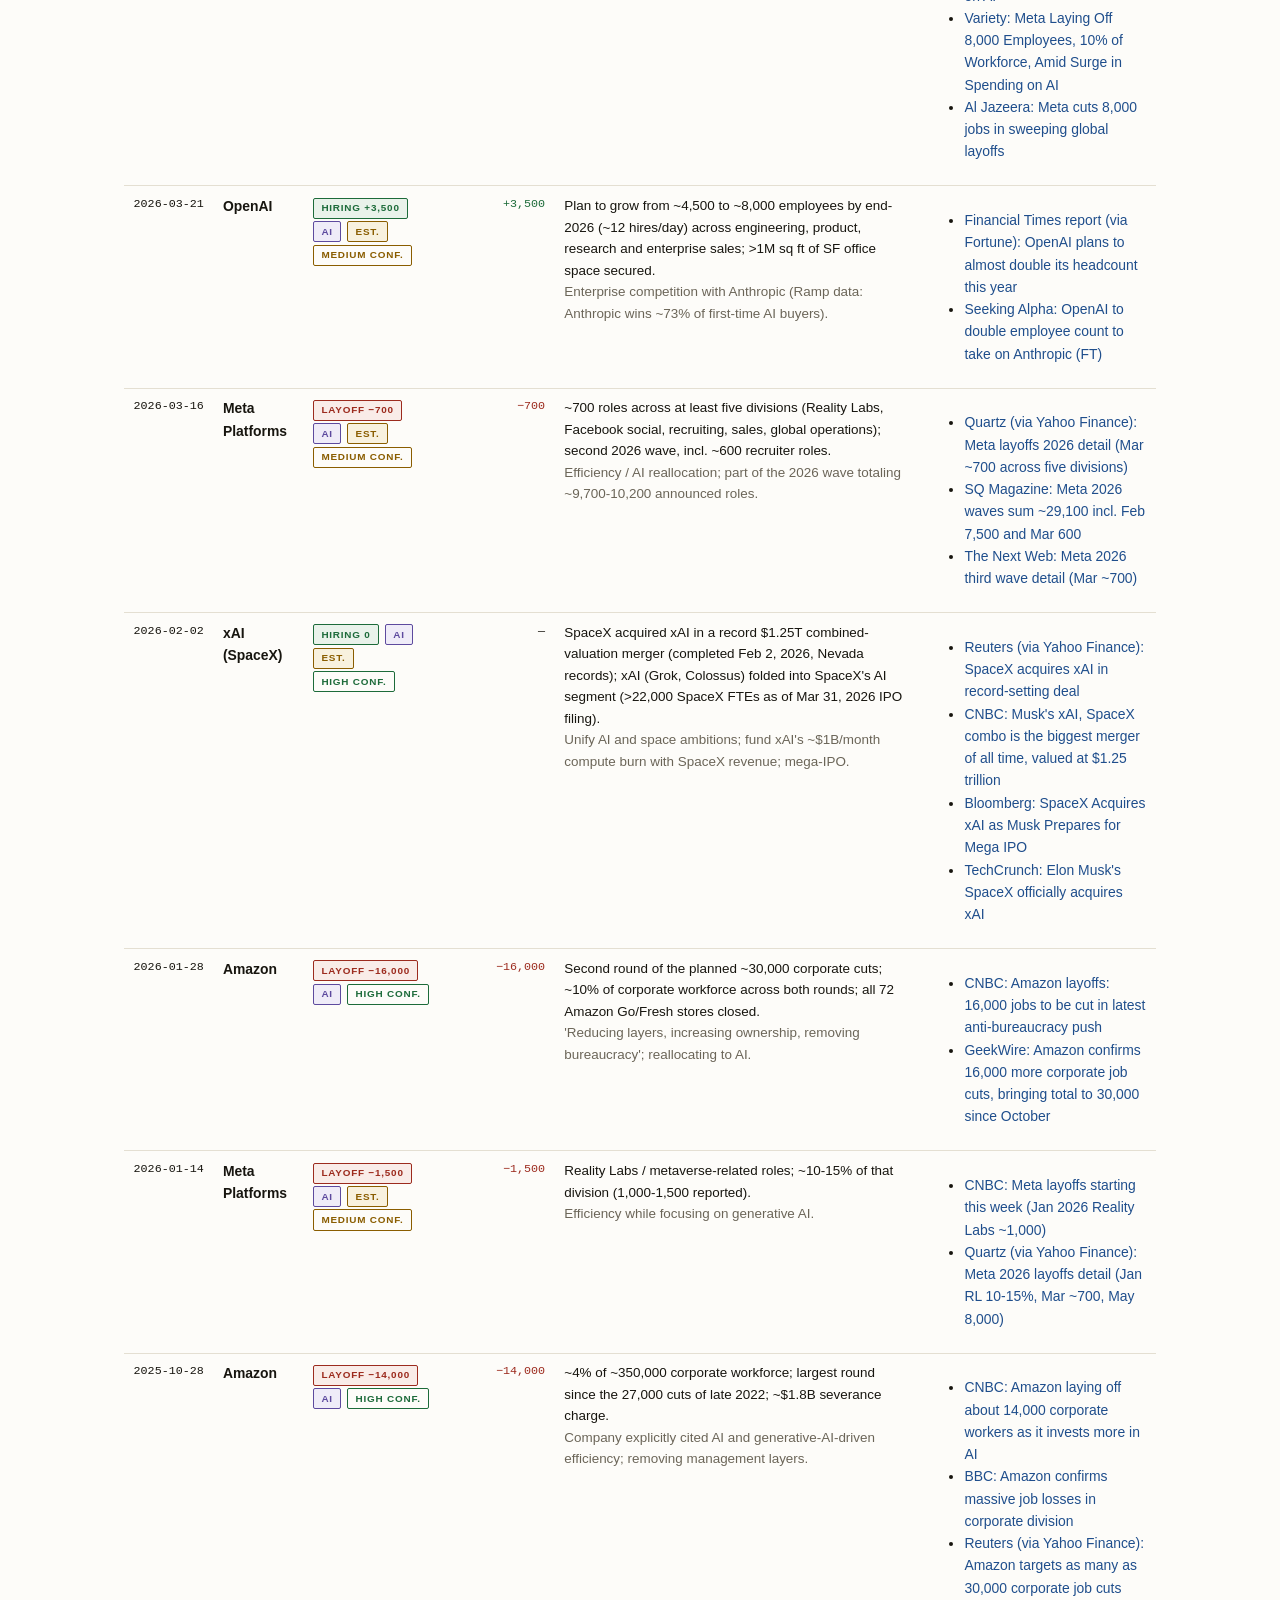
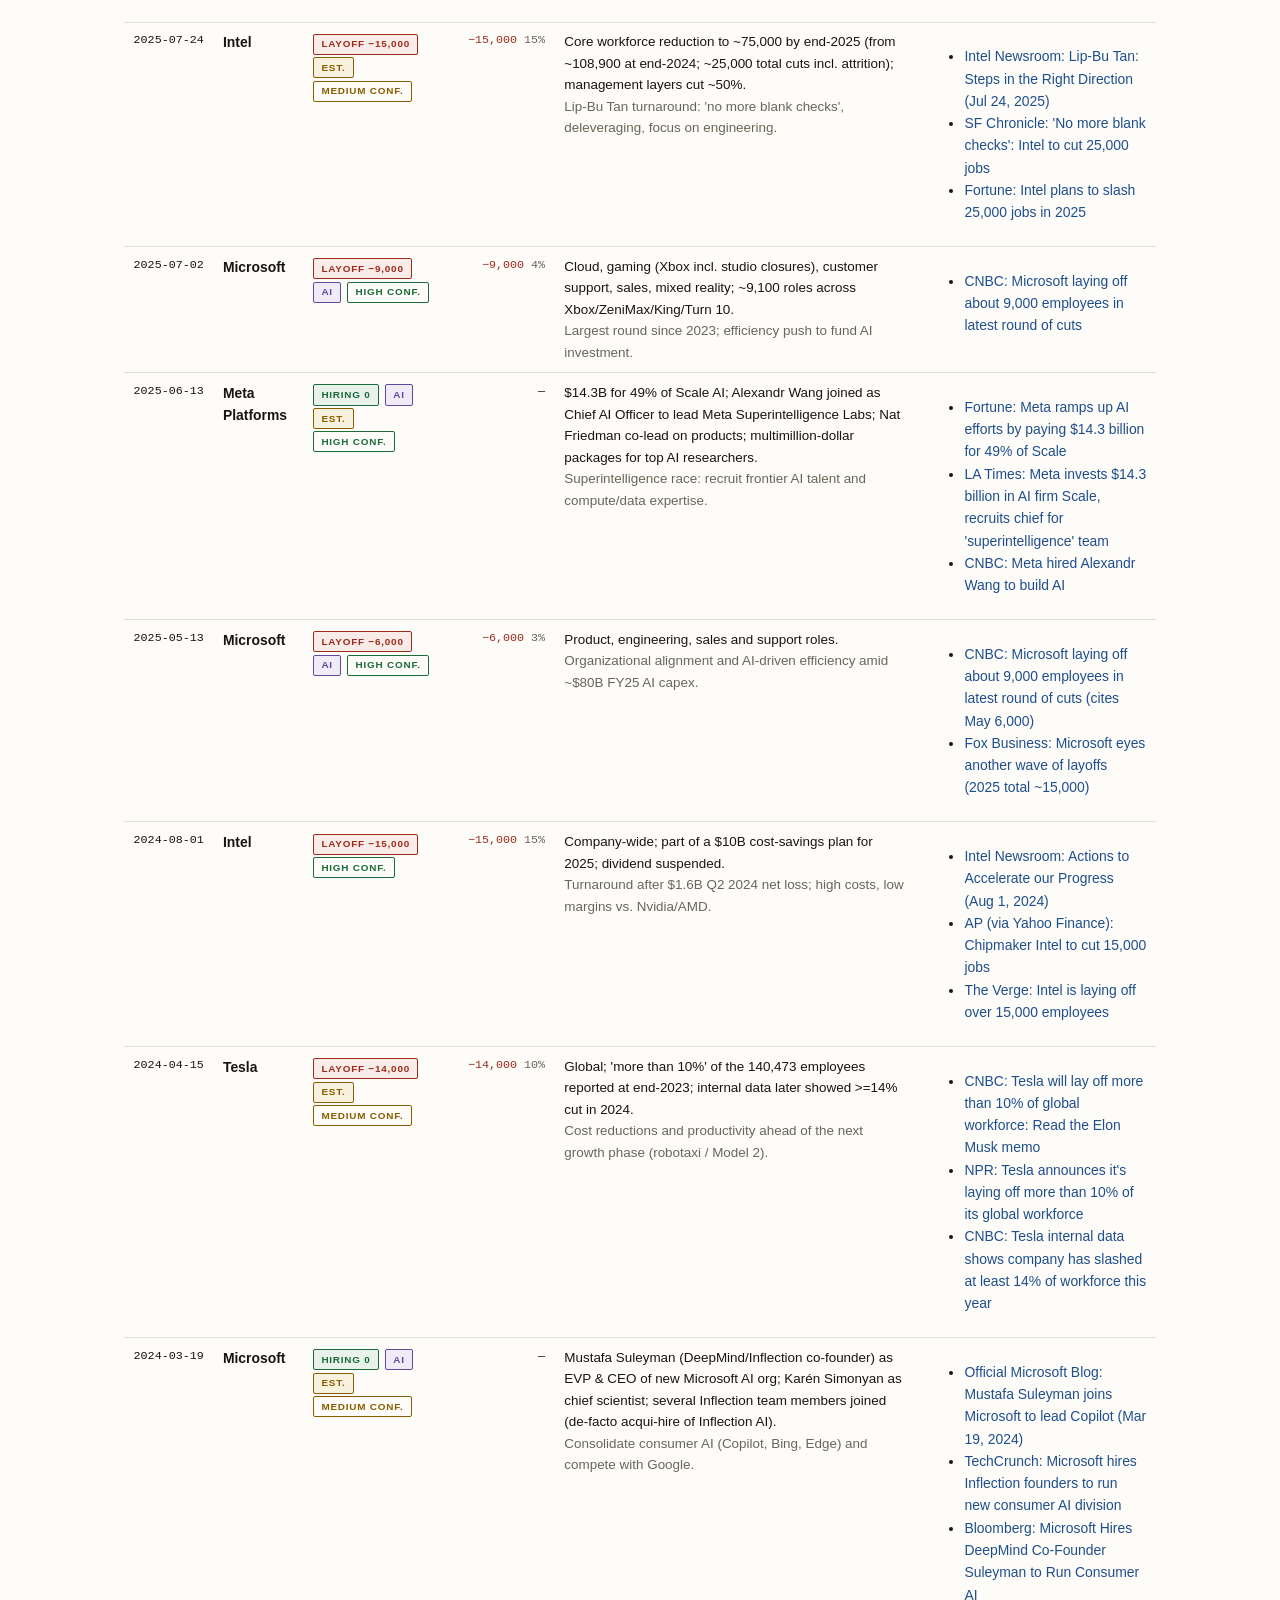
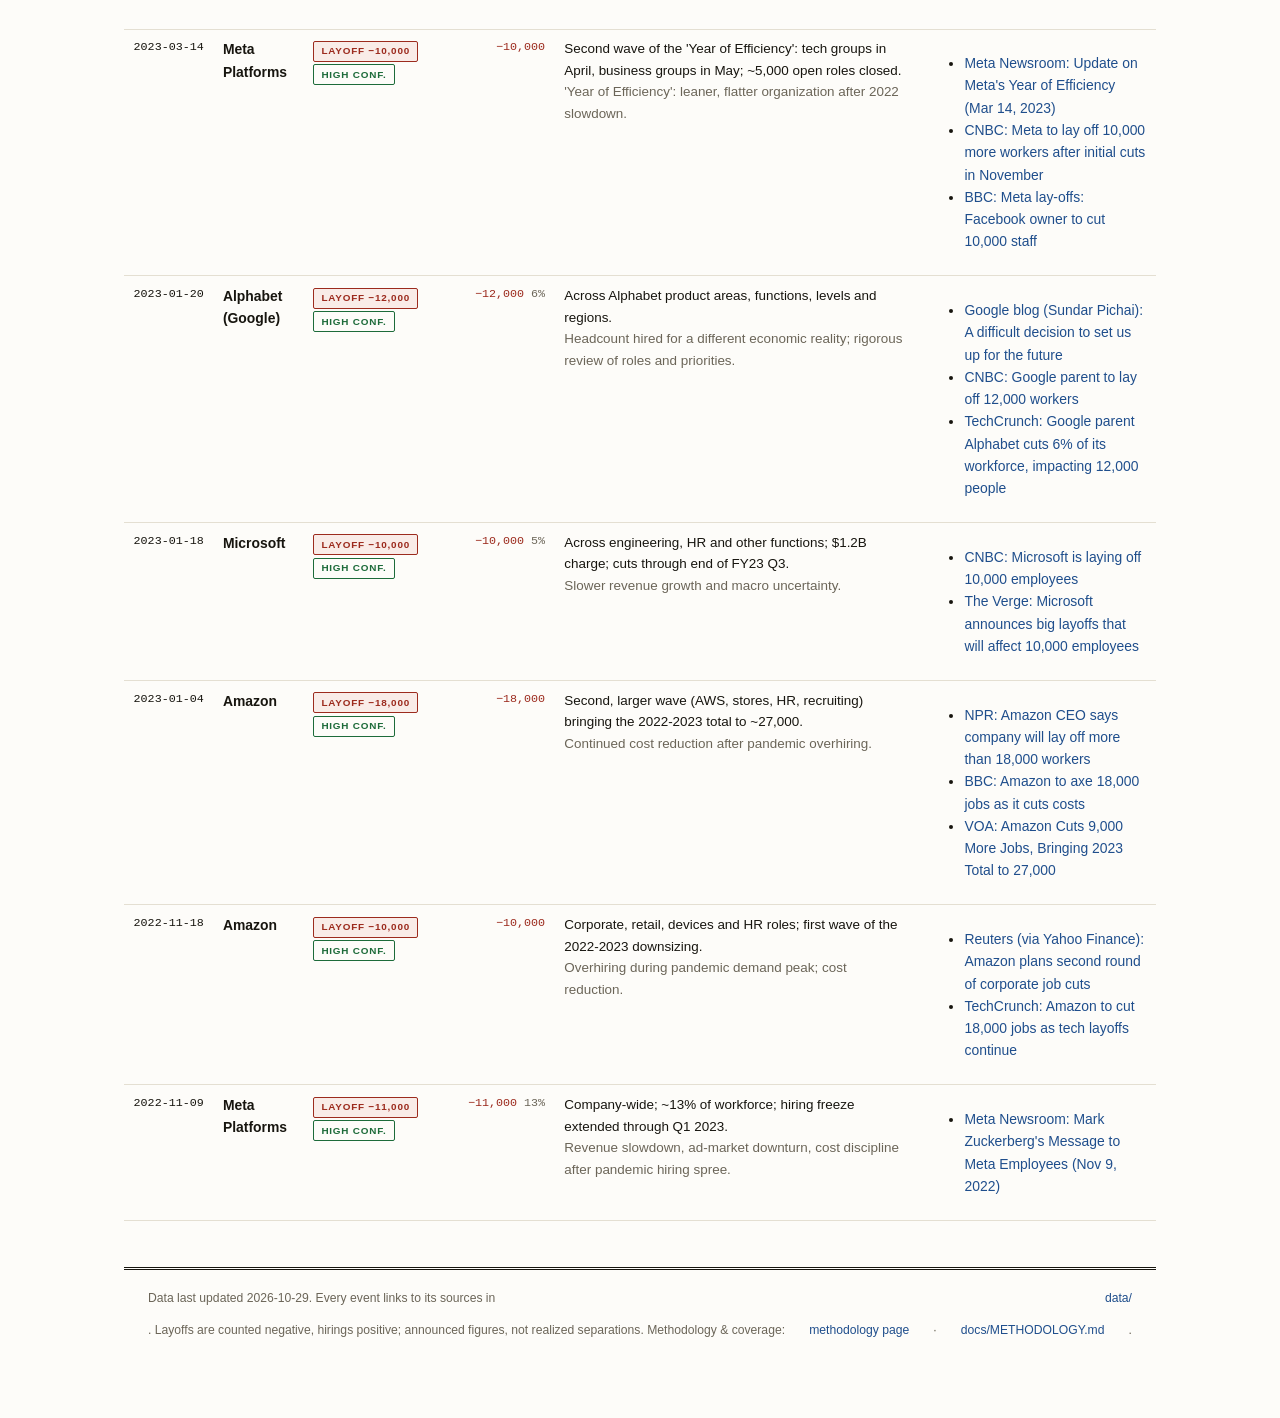
==== commit 1767fd42: "Line chart: all series now start at the left edge (first value carried back to 2015) and year ticks " ====
--- a/index.html
+++ b/index.html
@@ -91,7 +91,7 @@
   </div>
 </main>
 
-<script src="assets/js/app.js?v=21"></script>
+<script src="assets/js/app.js?v=24"></script>
 <script>
 AIW.loadAll().then(function (d) {
   document.body.insertAdjacentHTML("afterbegin", AIW.header("WorkforceBench"));
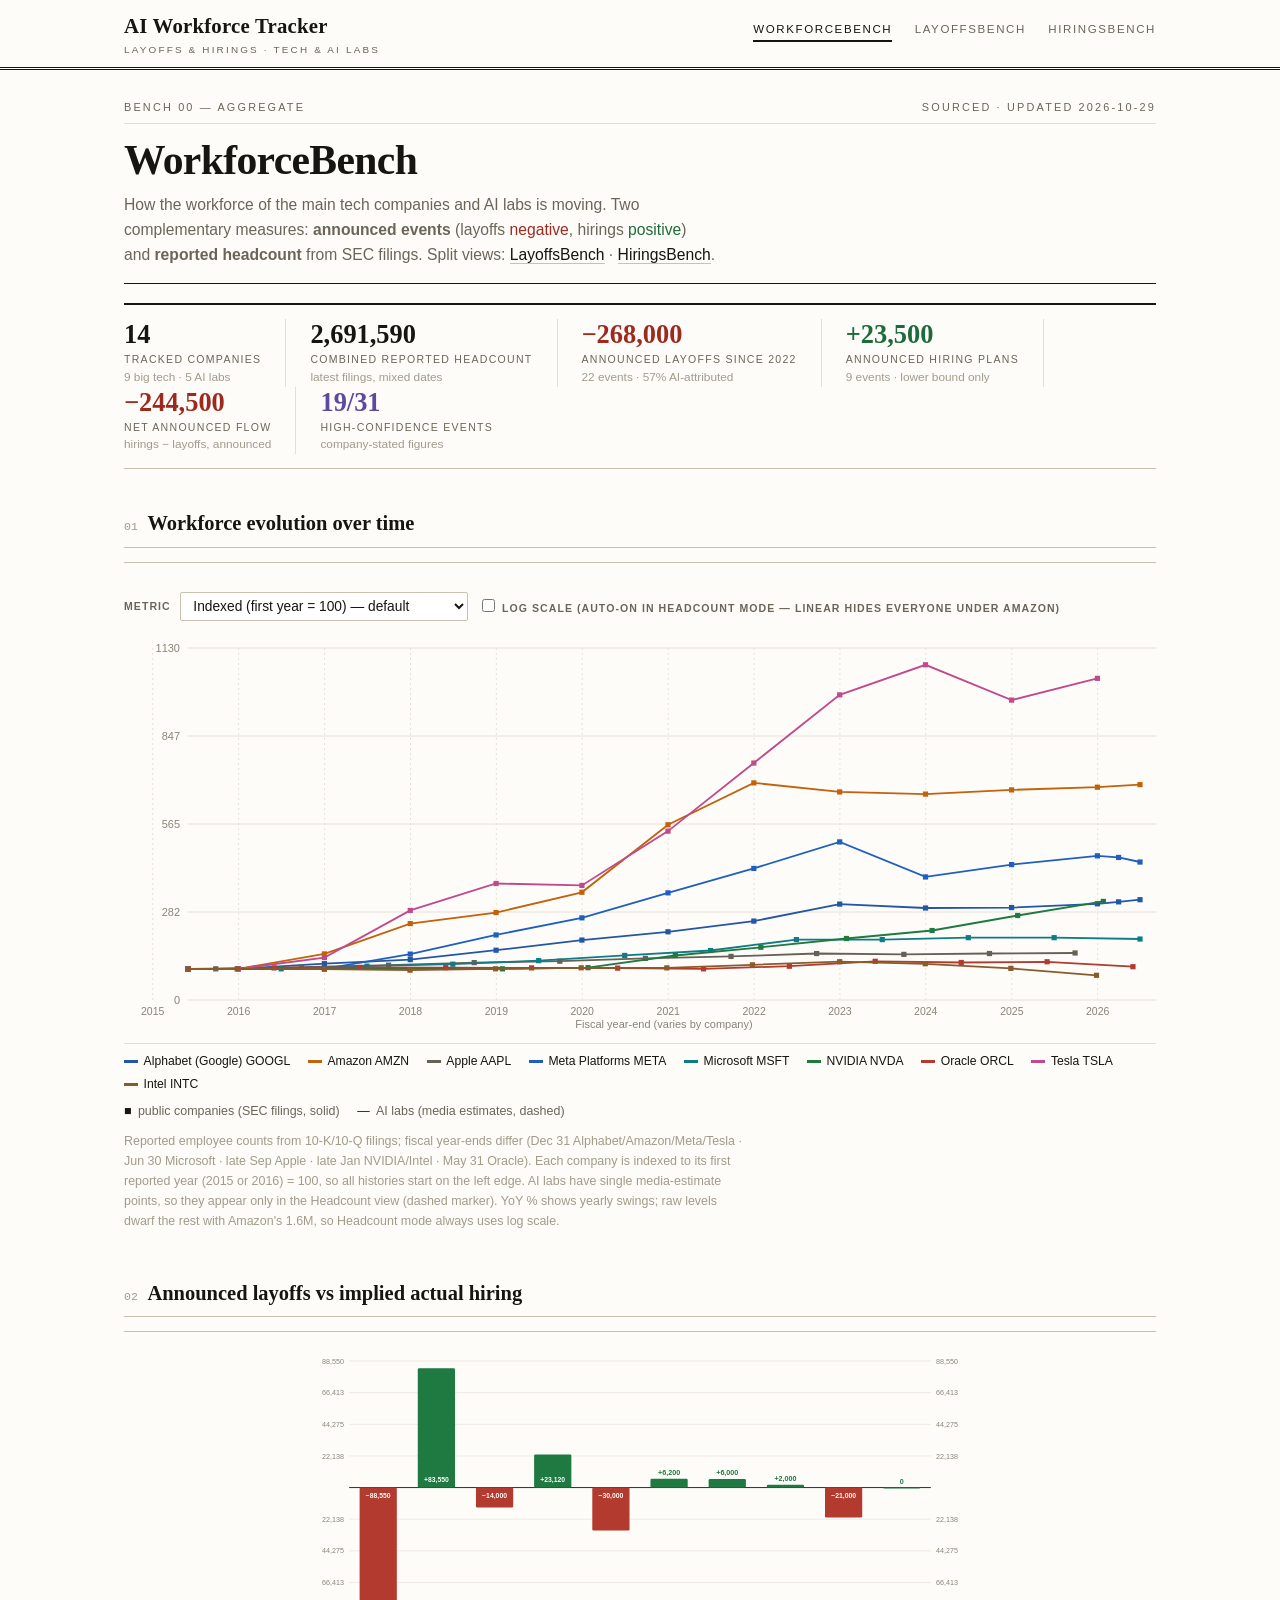
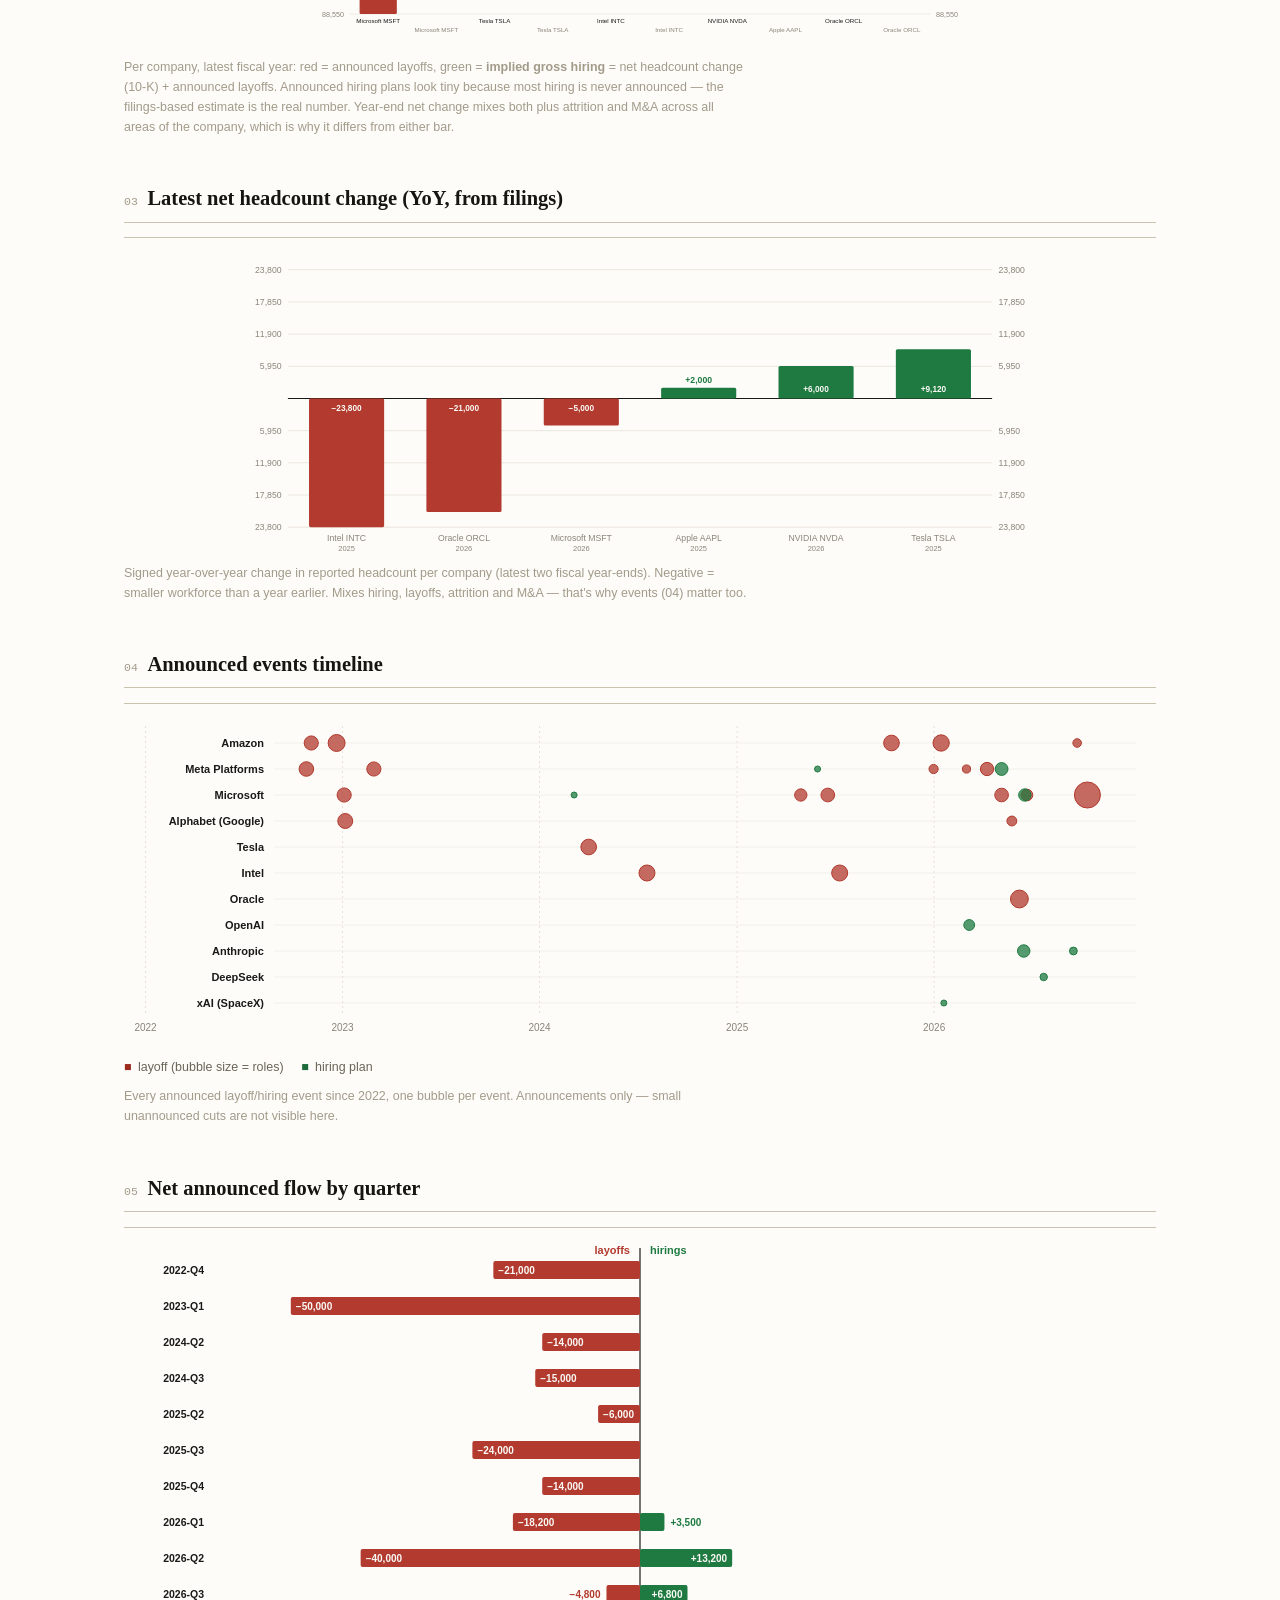
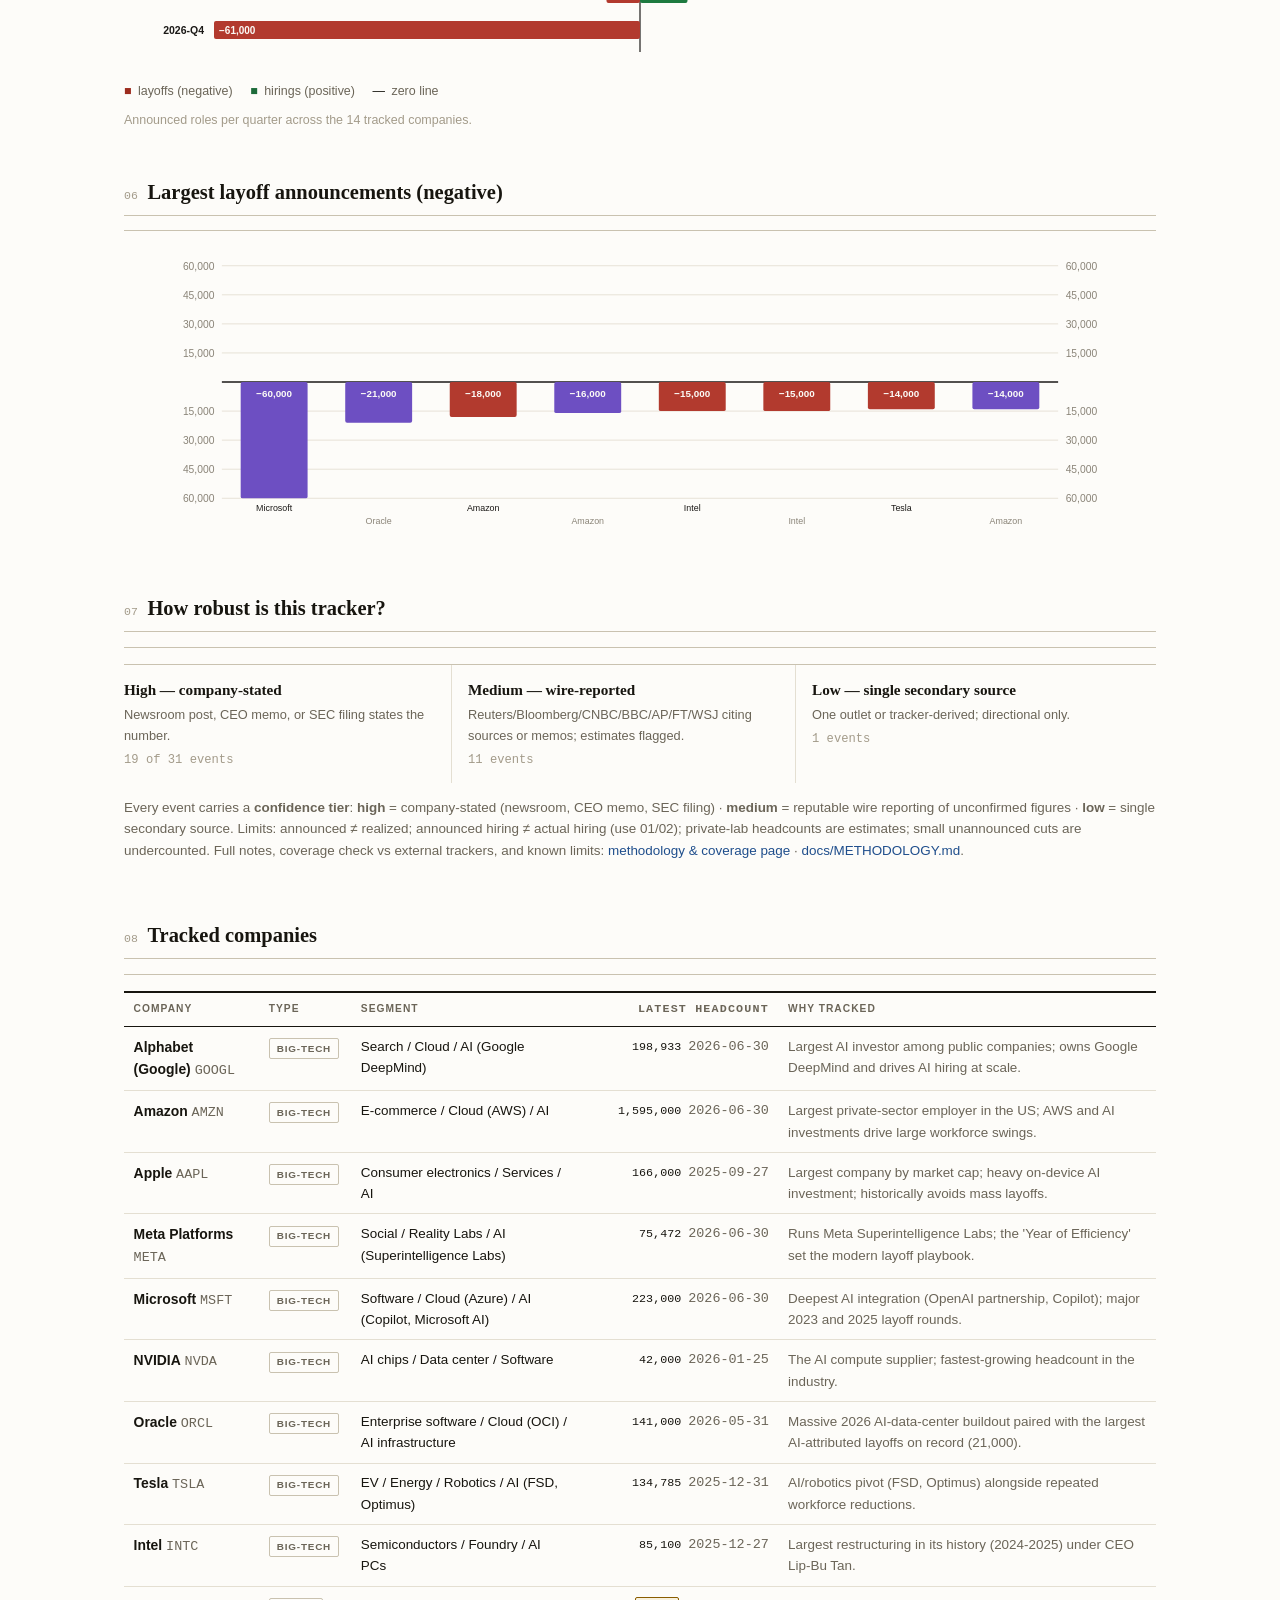
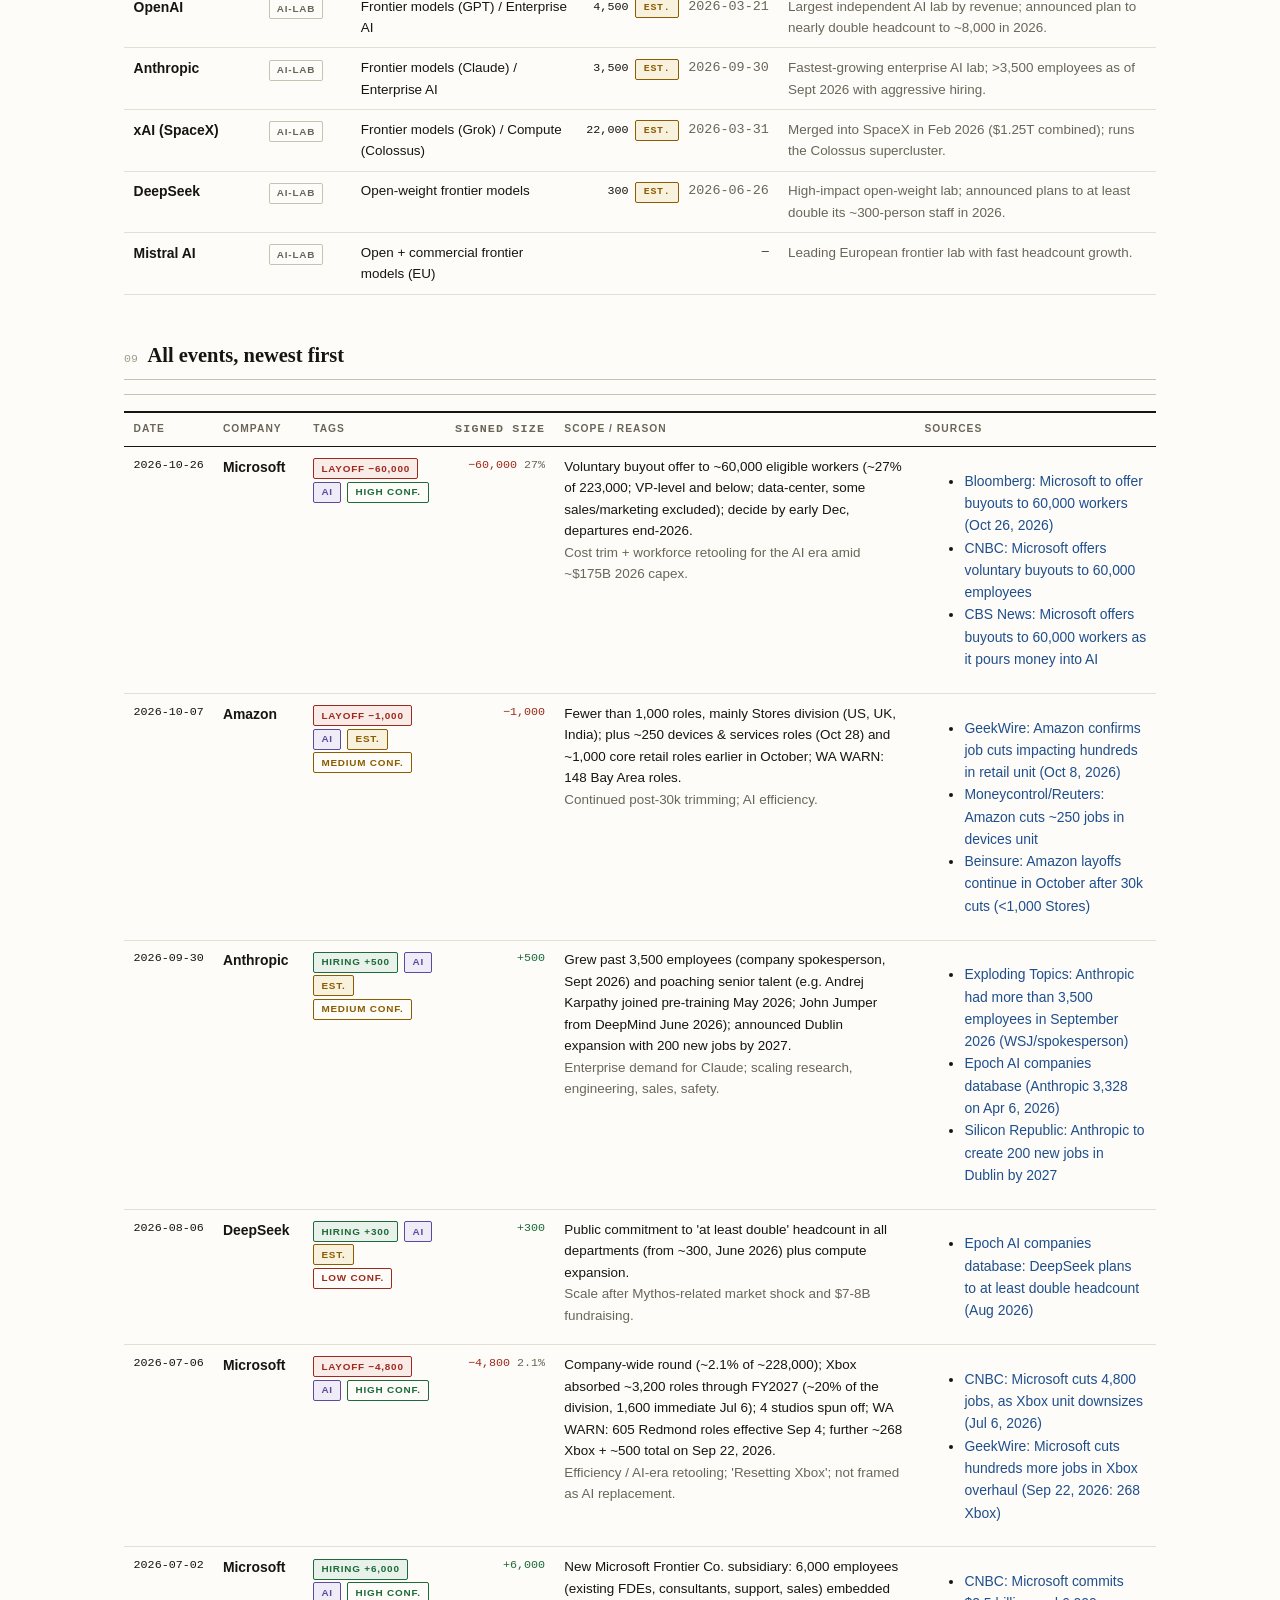
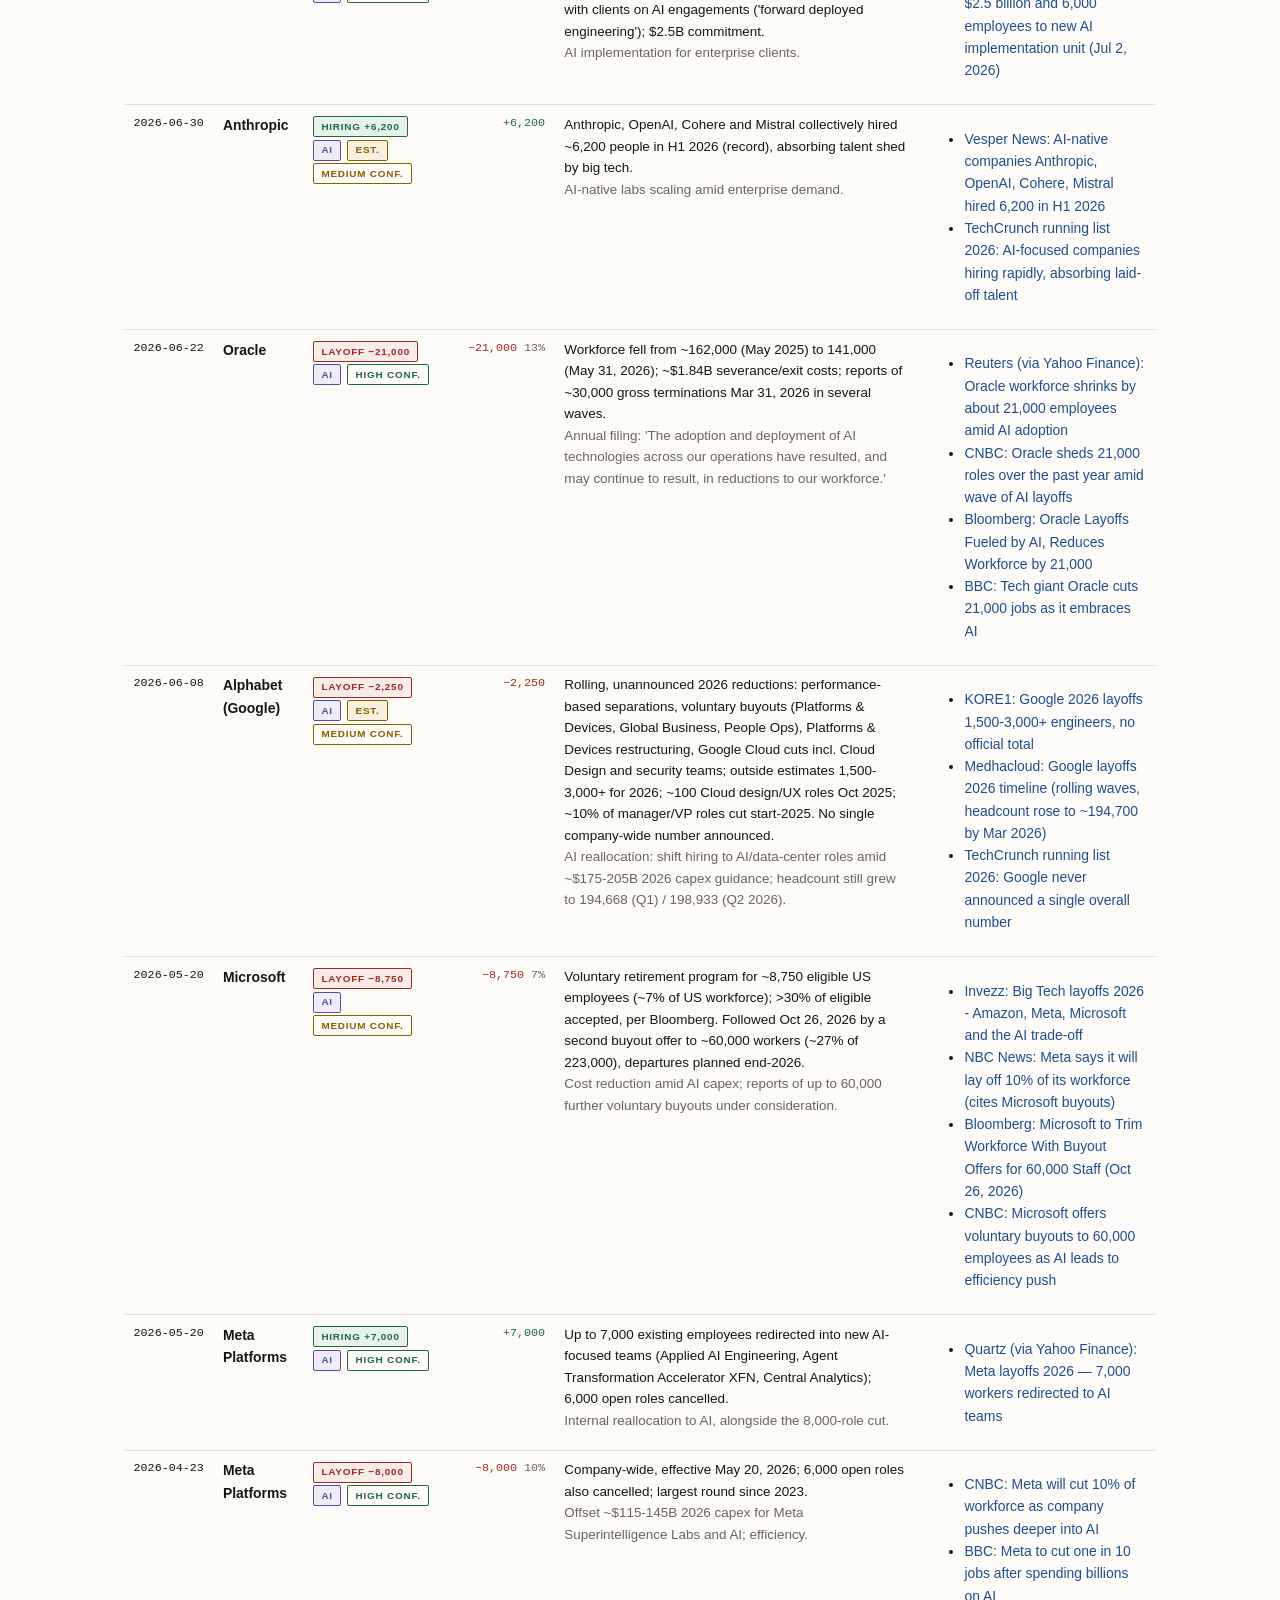
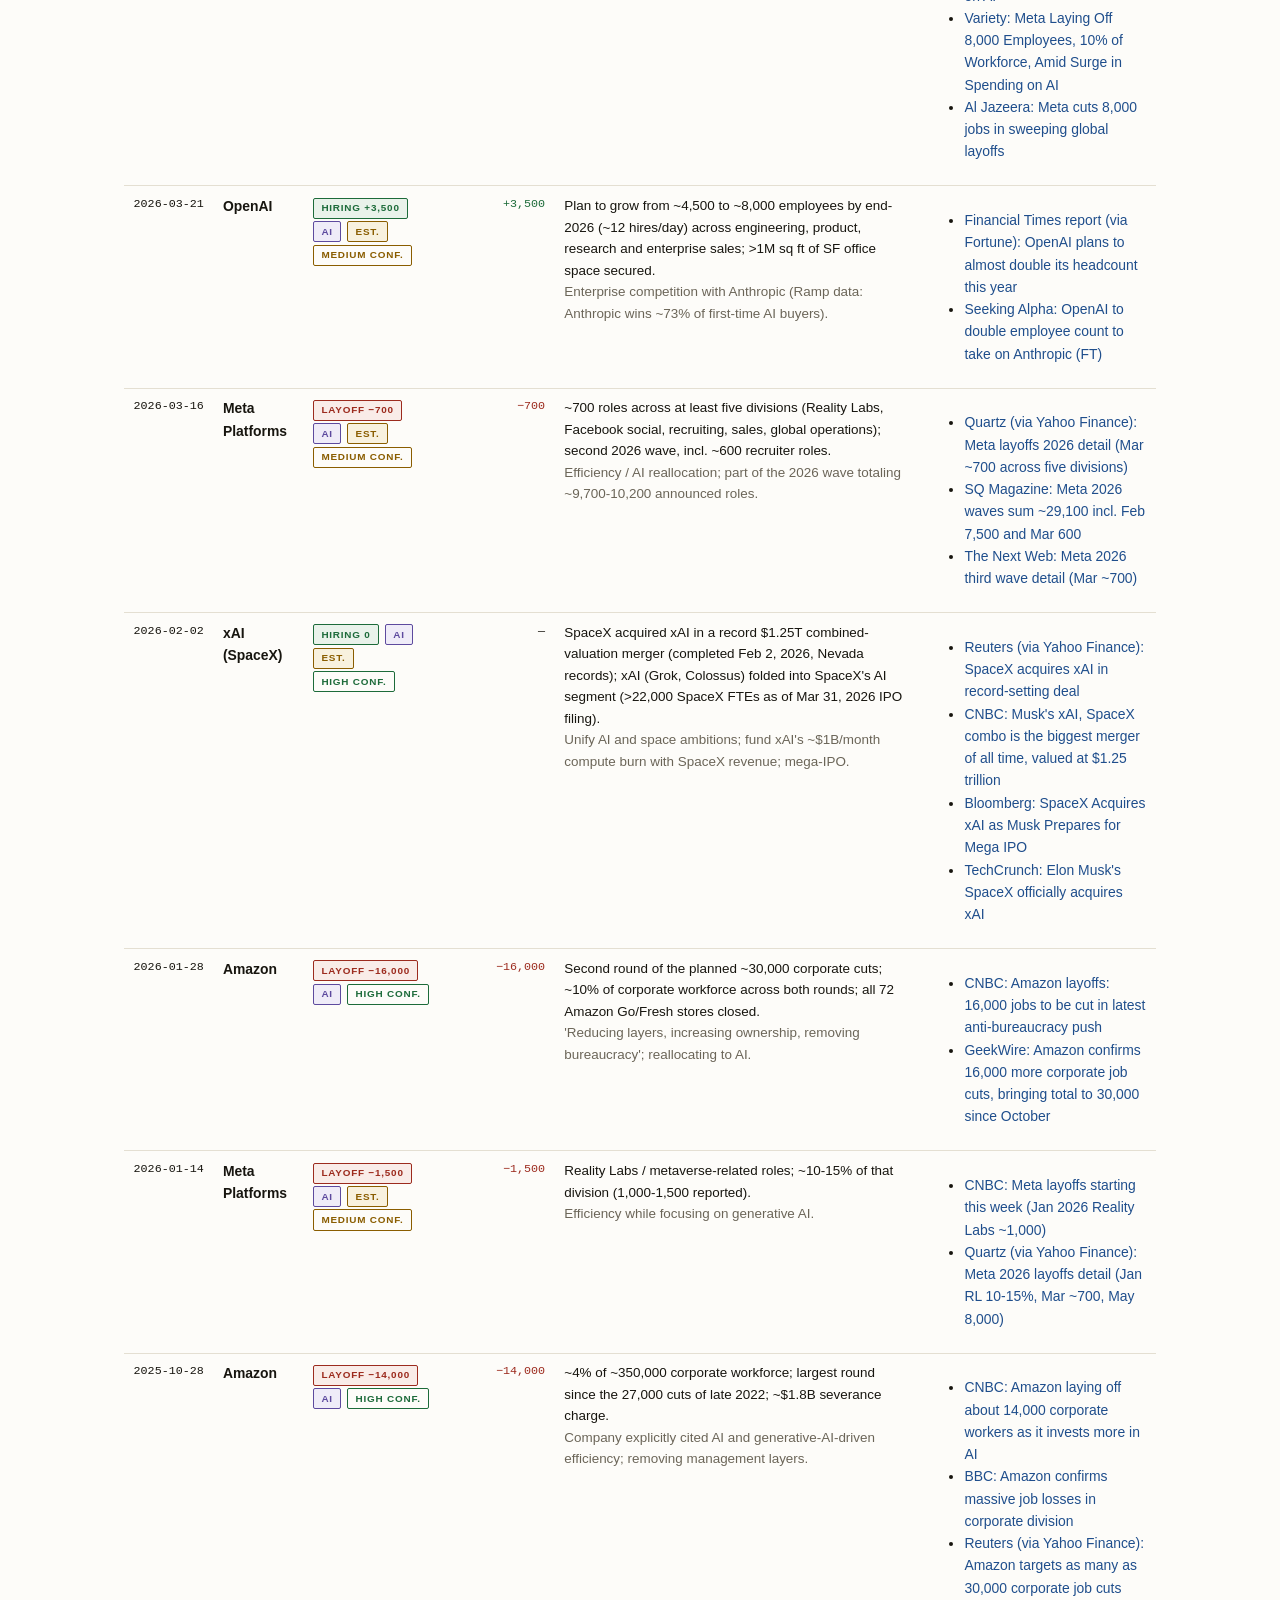
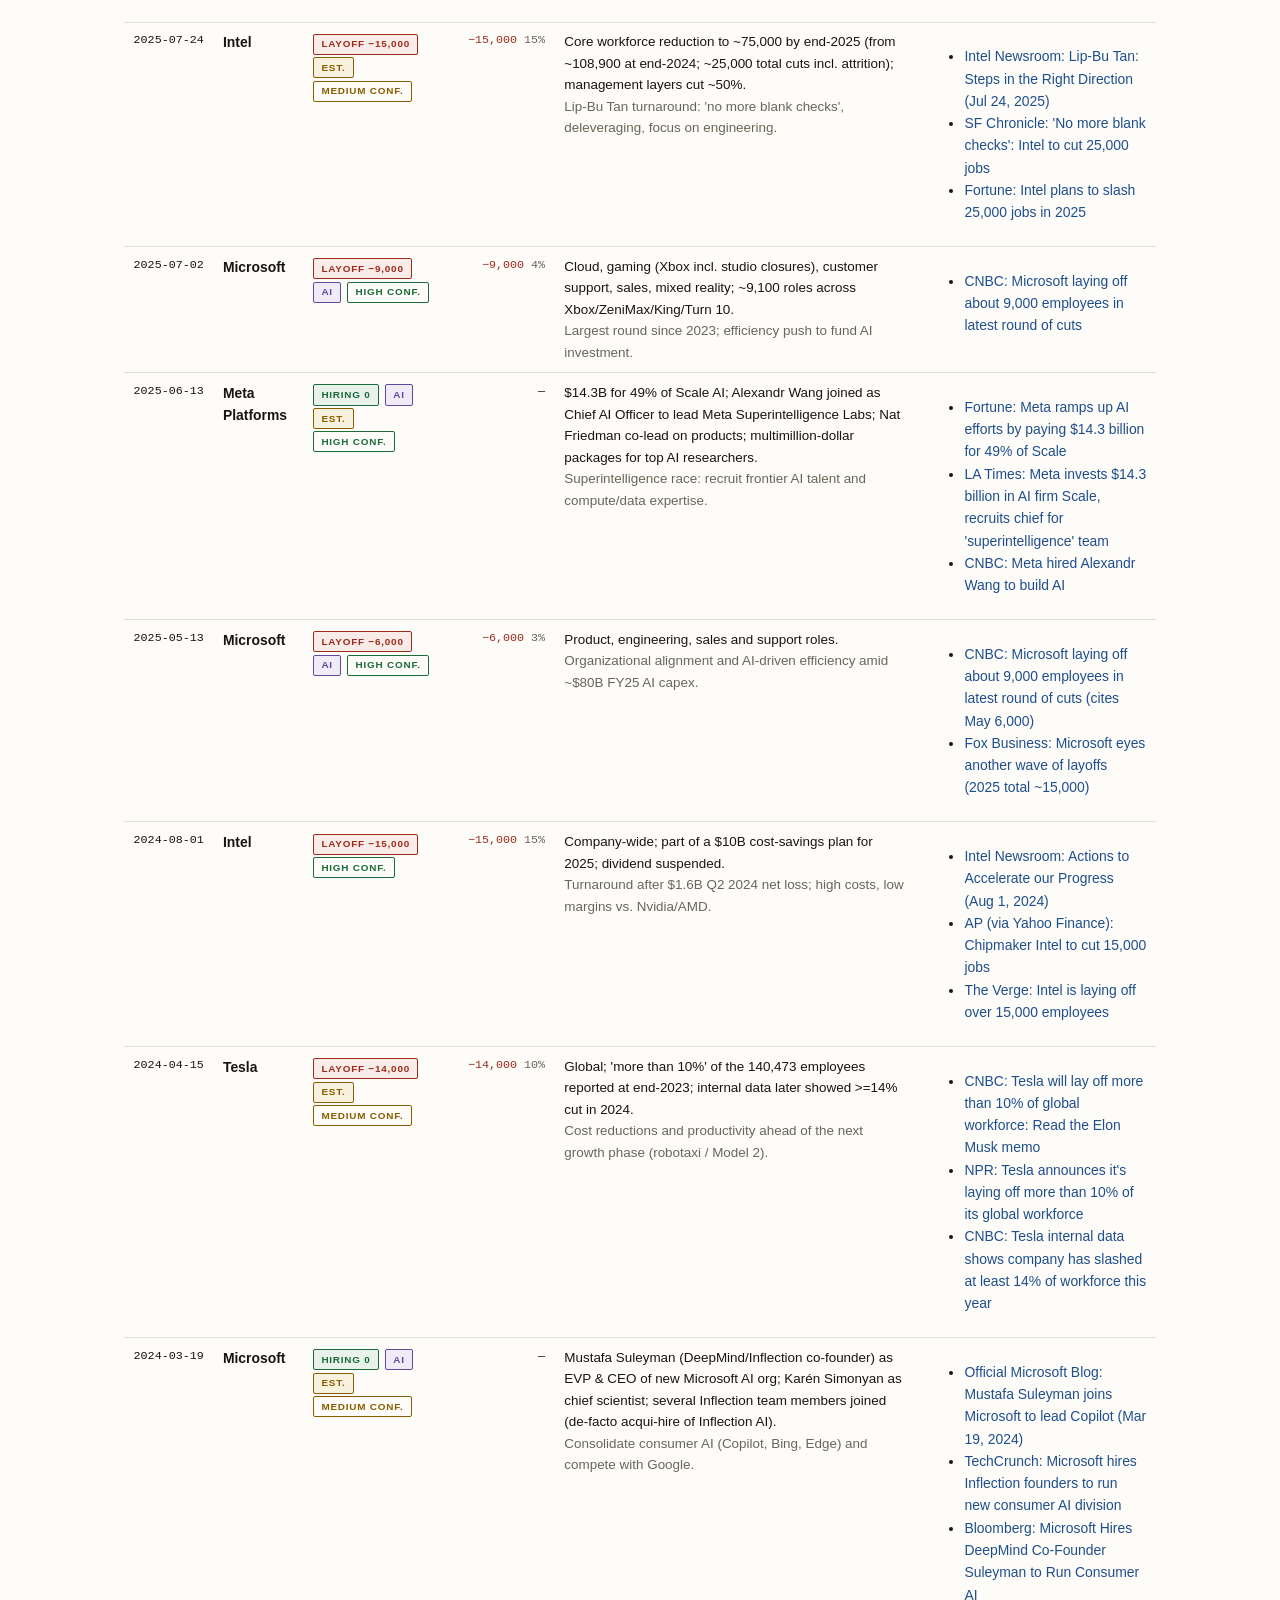
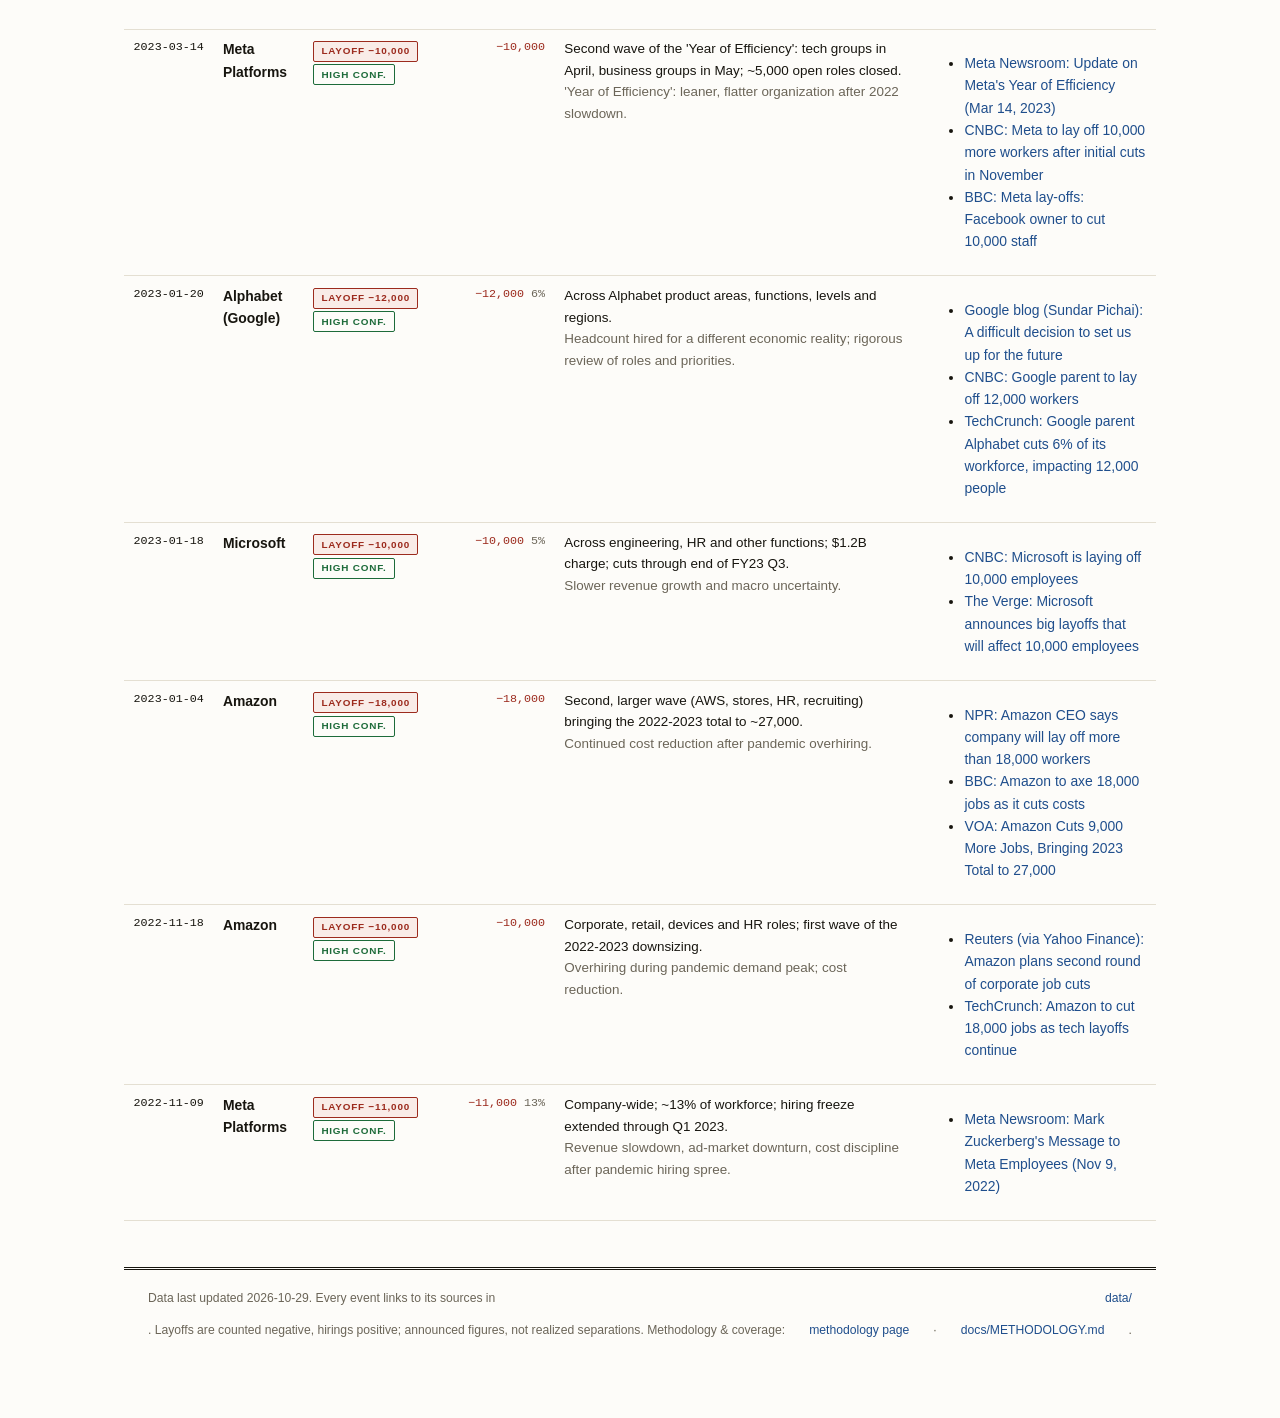
==== commit 0283fc4e: "Headcount (levels) mode now always uses log scale — linear was unreadable with Amazon at 1.6M vs eve" ====
--- a/index.html
+++ b/index.html
@@ -5,7 +5,7 @@
 <meta name="viewport" content="width=device-width, initial-scale=1">
 <title>WorkforceBench — AI Workforce Tracker</title>
 <meta name="description" content="WorkforceBench: how the workforce of the main tech companies and AI labs is moving — layoffs negative, hirings positive, plus reported headcount over time.">
-<link rel="stylesheet" href="assets/css/style.css?v=22">
+<link rel="stylesheet" href="assets/css/style.css?v=25">
 </head>
 <body>
 <main>
@@ -27,13 +27,13 @@
       <select id="hc-mode">
         <option value="indexed" selected>Indexed (first year = 100) — default</option>
         <option value="yoy">YoY change (%)</option>
-        <option value="level">Headcount (thousands)</option>
+        <option value="level">Headcount (thousands) — auto log scale</option>
       </select>
-      <label><input type="checkbox" id="log-toggle"> log scale (levels mode only; off by default since Indexed is the default view)</label>
+      <label><input type="checkbox" id="log-toggle"> log scale (auto-on in Headcount mode — linear hides everyone under Amazon)</label>
     </div>
     <div id="headcount-lines"></div>
     <div class="legend"><span class="l-ink">public companies (SEC filings, solid)</span><span class="l-line">AI labs (media estimates, dashed)</span></div>
-    <p class="cap">Reported employee counts from 10-K/10-Q filings; fiscal year-ends differ (Dec 31 Alphabet/Amazon/Meta/Tesla · Jun 30 Microsoft · late Sep Apple · late Jan NVIDIA/Intel · May 31 Oracle). Each company is indexed to its first reported year (2015 or 2016) = 100, so all histories start on the left edge. AI labs have single media-estimate points, so they appear only in the Headcount view (dashed marker). YoY % shows yearly swings; raw levels dwarf the rest with Amazon's 1.6M — in Headcount mode, tick "log scale" to spread them.</p>
+    <p class="cap">Reported employee counts from 10-K/10-Q filings; fiscal year-ends differ (Dec 31 Alphabet/Amazon/Meta/Tesla · Jun 30 Microsoft · late Sep Apple · late Jan NVIDIA/Intel · May 31 Oracle). Each company is indexed to its first reported year (2015 or 2016) = 100, so all histories start on the left edge. AI labs have single media-estimate points, so they appear only in the Headcount view (dashed marker). YoY % shows yearly swings; raw levels dwarf the rest with Amazon's 1.6M, so Headcount mode always uses log scale.</p>
   </div>
 
   <h2><span class="no">02</span>Announced layoffs vs implied actual hiring</h2>
@@ -91,7 +91,7 @@
   </div>
 </main>
 
-<script src="assets/js/app.js?v=24"></script>
+<script src="assets/js/app.js?v=25"></script>
 <script>
 AIW.loadAll().then(function (d) {
   document.body.insertAdjacentHTML("afterbegin", AIW.header("WorkforceBench"));
@@ -137,7 +137,9 @@
   }
   function drawHC() {
     var mode = document.getElementById("hc-mode").value;
-    var log = document.getElementById("log-toggle").checked;
+    var logToggle = document.getElementById("log-toggle");
+    if (mode === "level") logToggle.checked = true; /* levels are unreadable linear because of Amazon */
+    var log = logToggle.checked;
     var series;
     if (mode === "yoy") {
       series = AIW.yoySeries(d.companies, d.headcount).map(function (s) { s.color = colorFor(s.label); return s; });
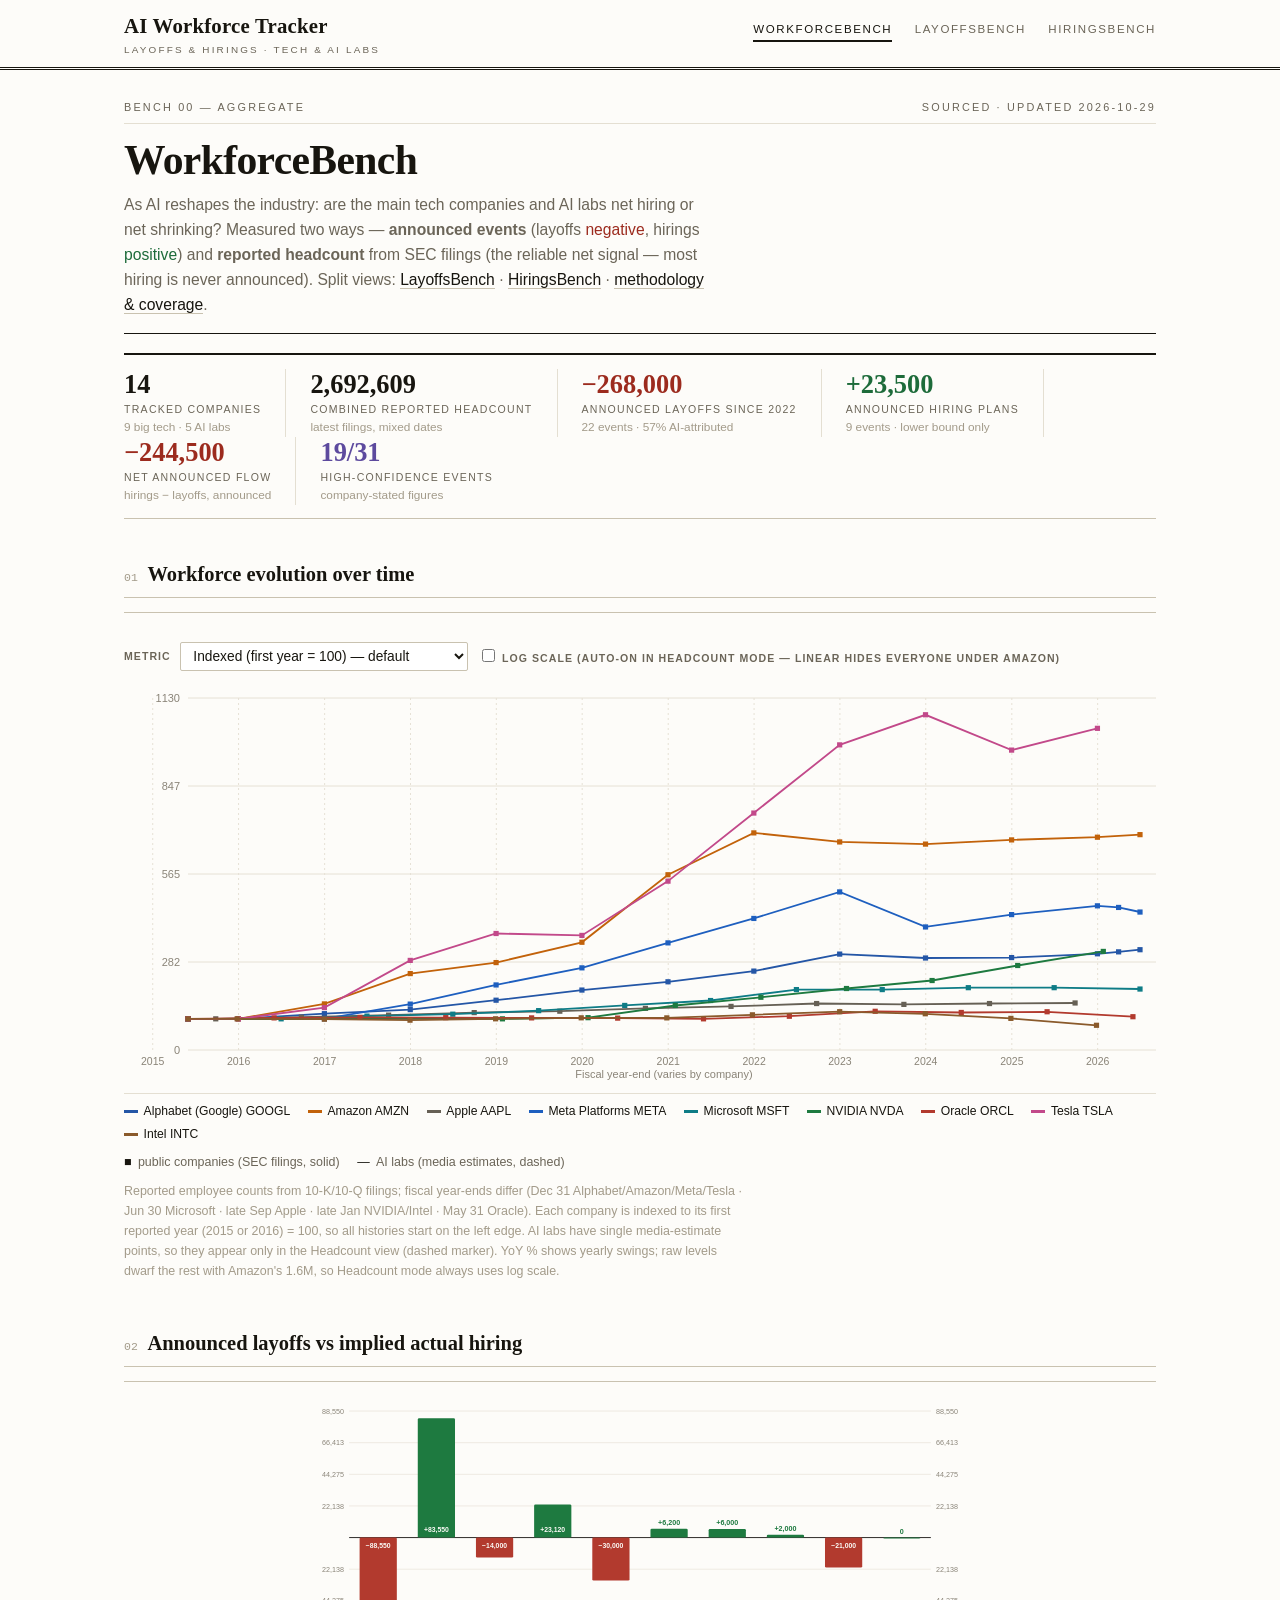
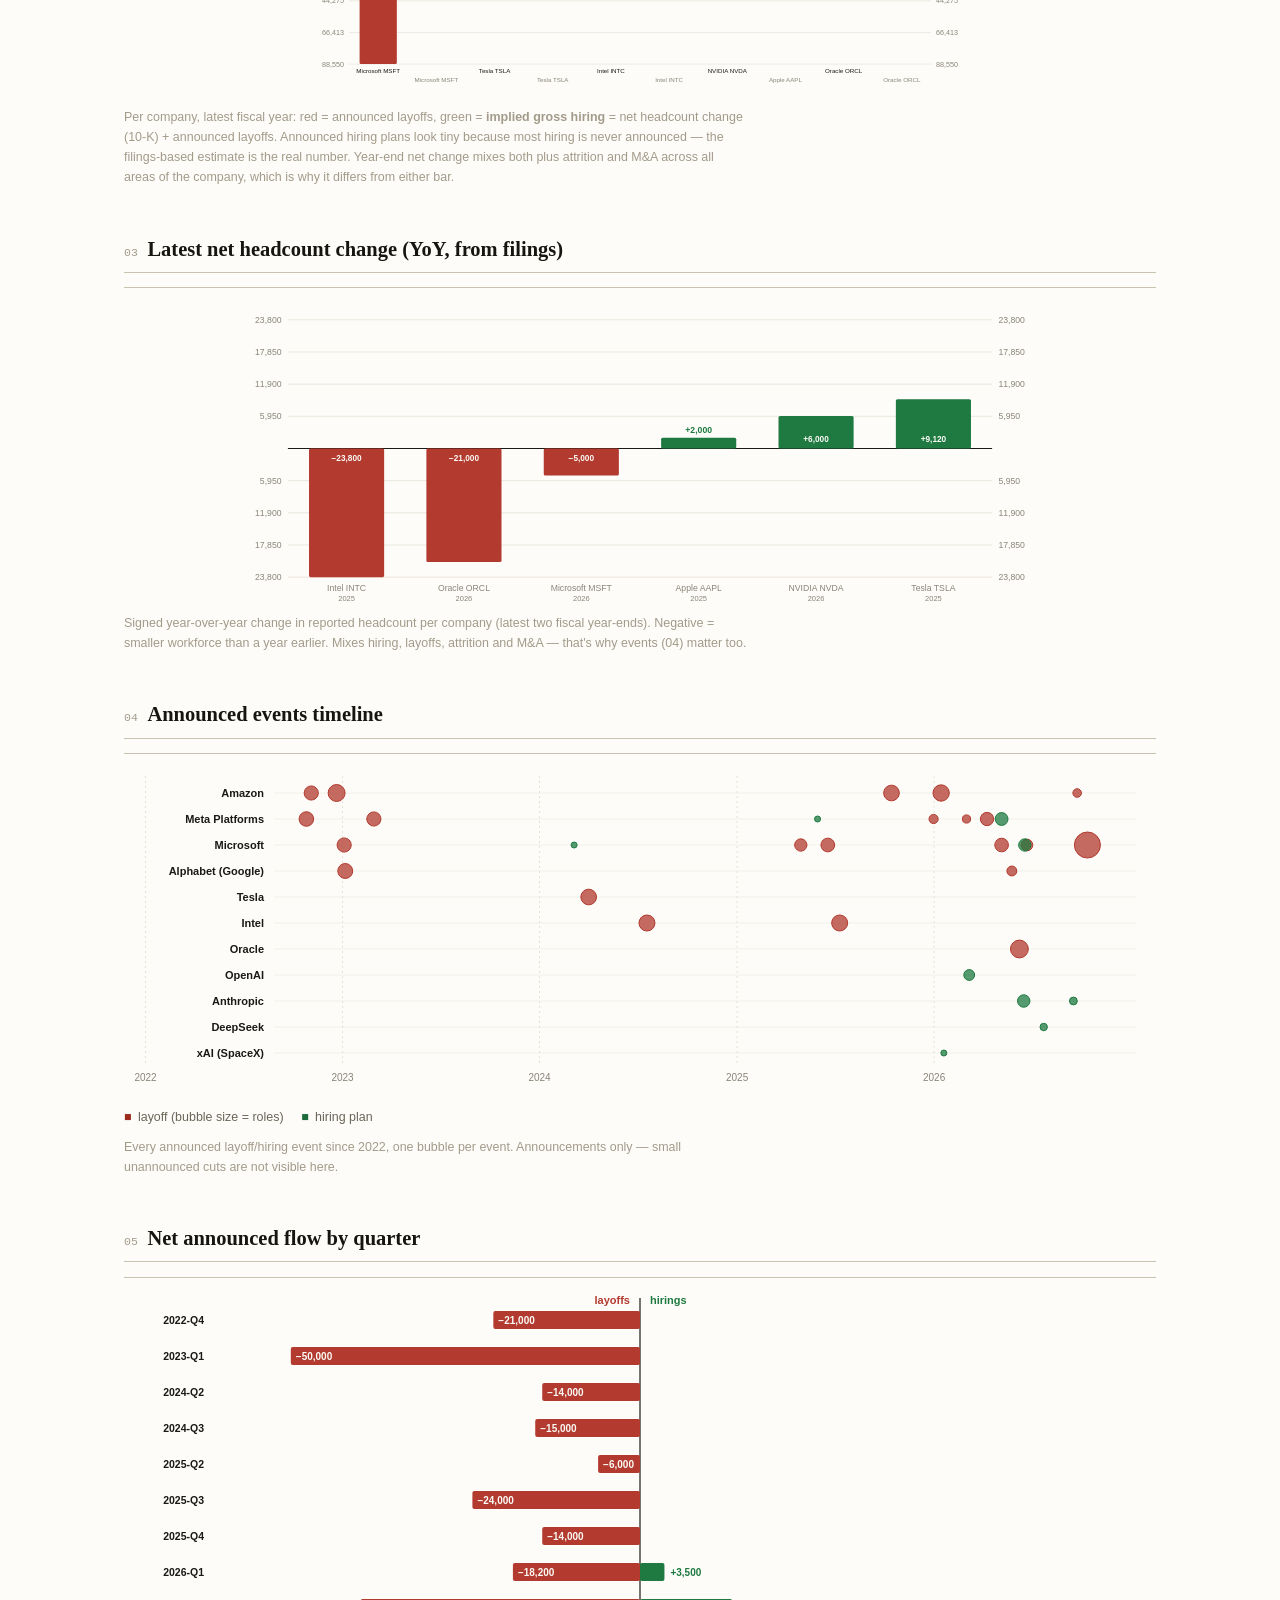
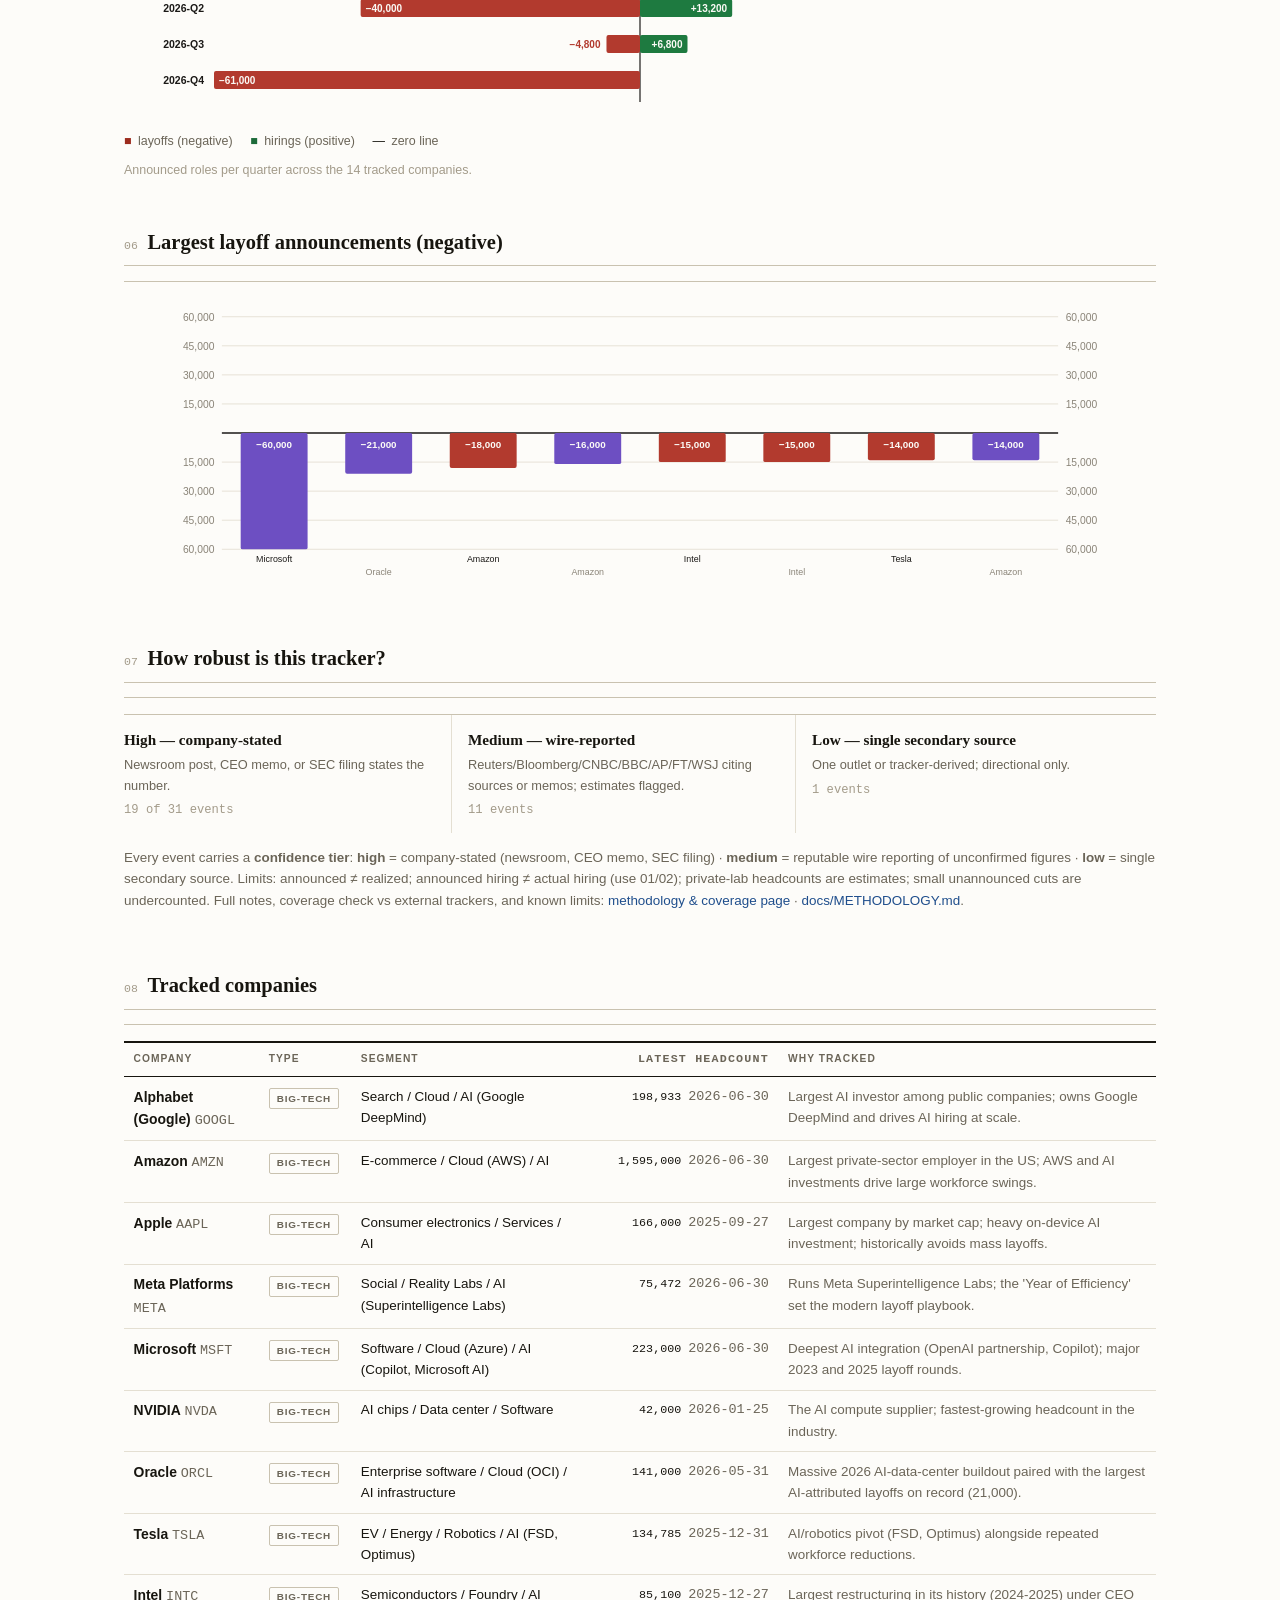
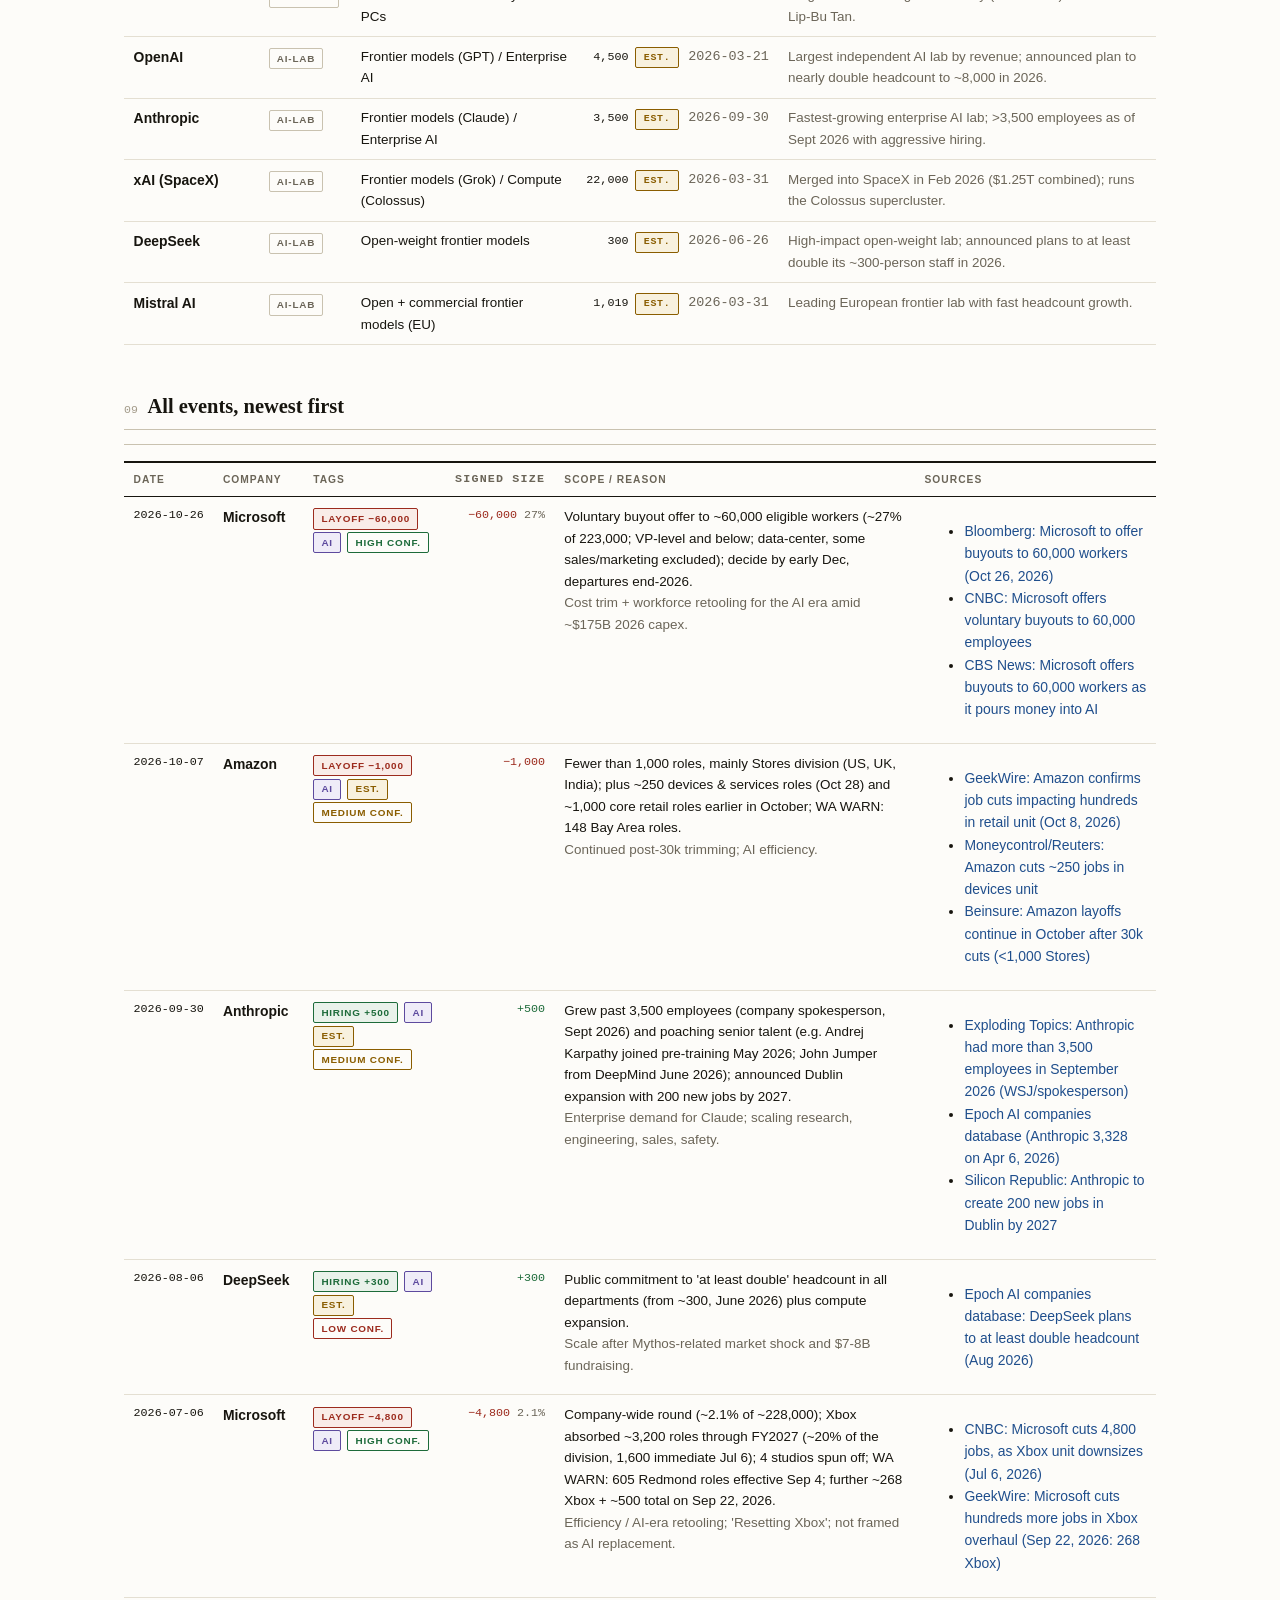
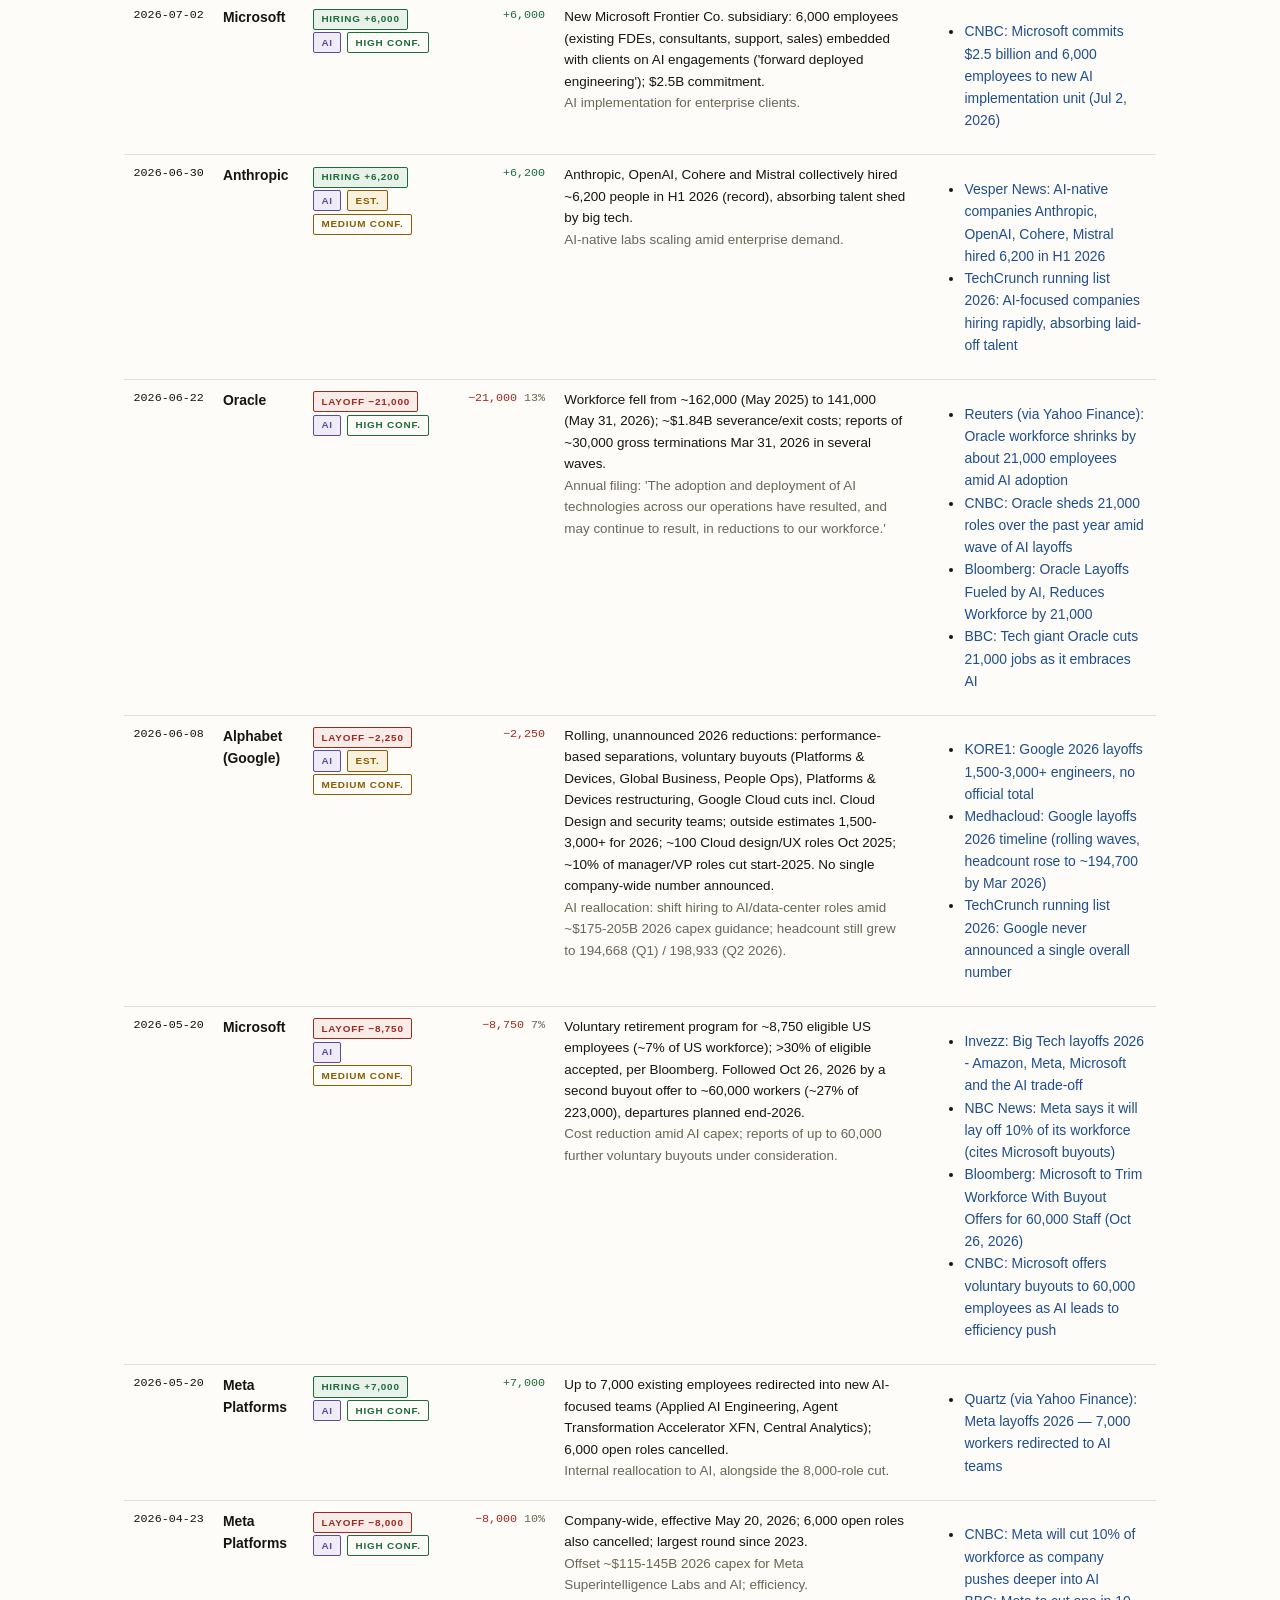
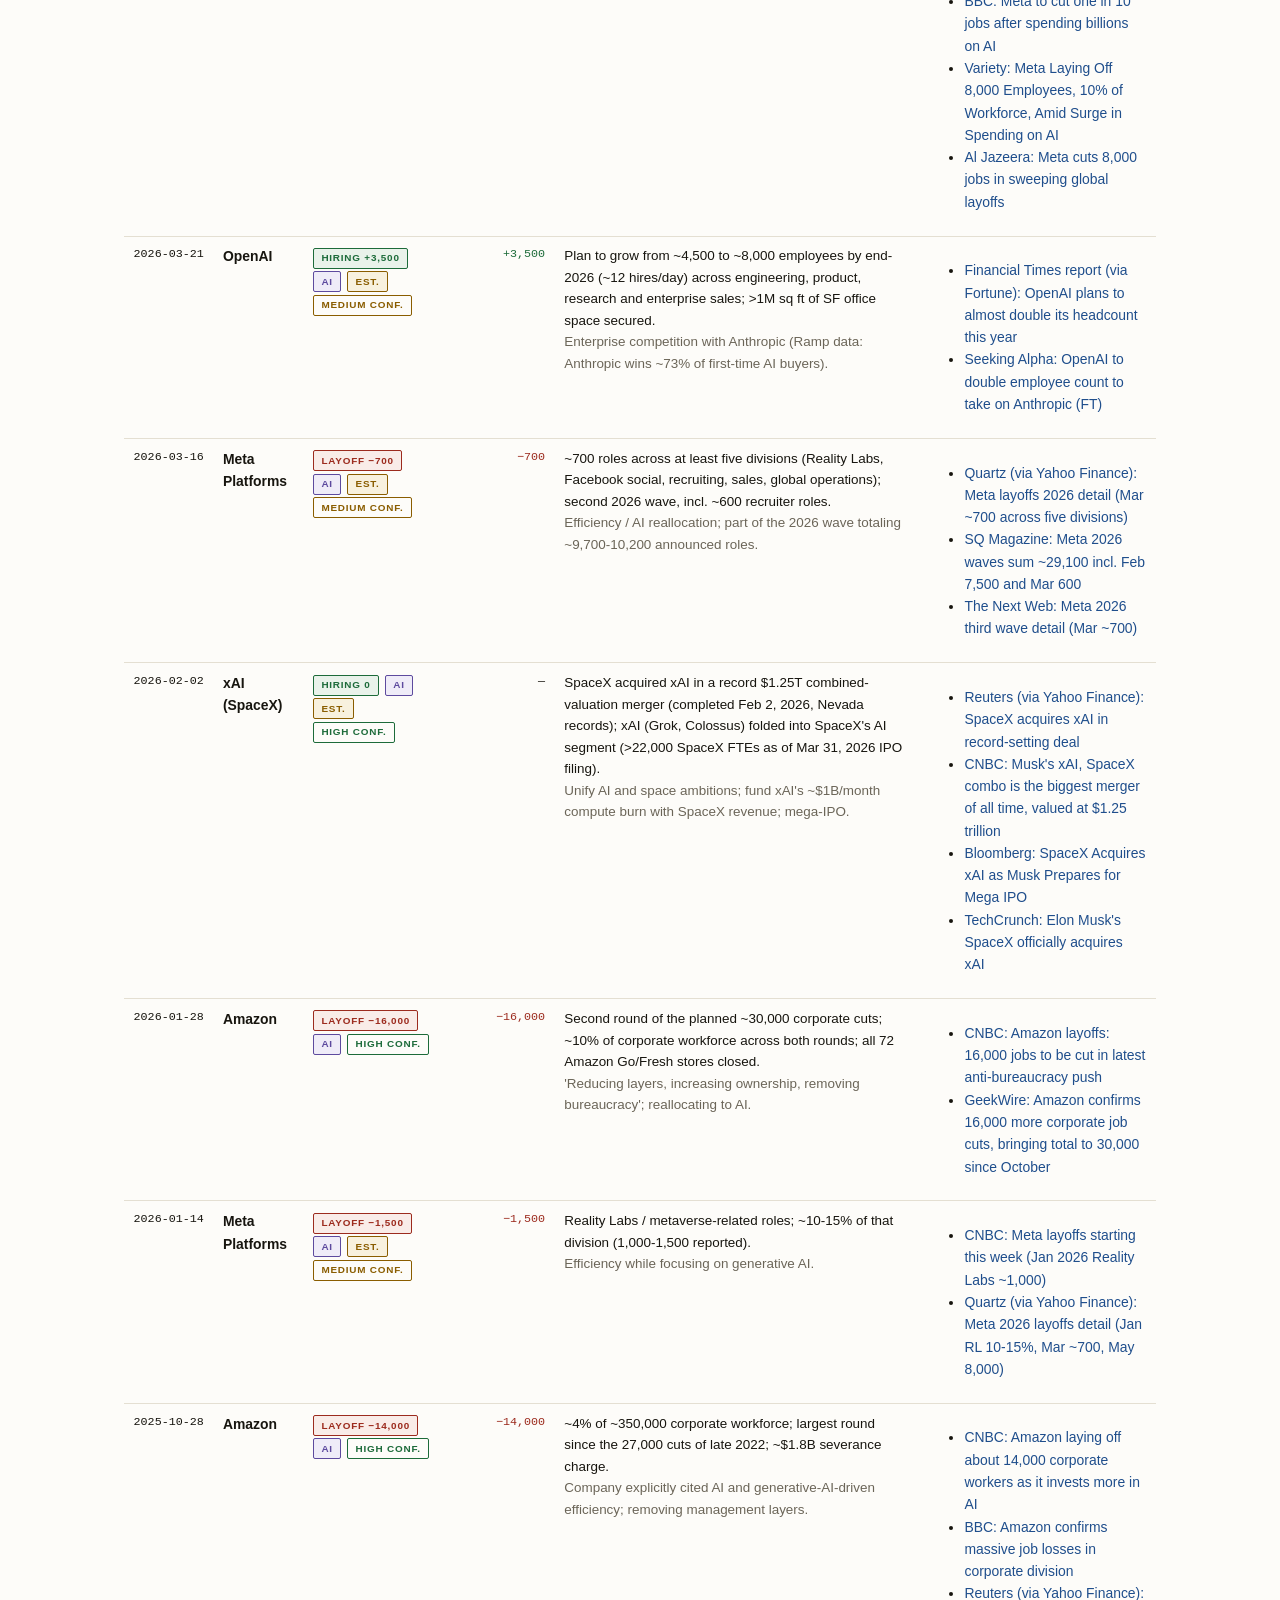
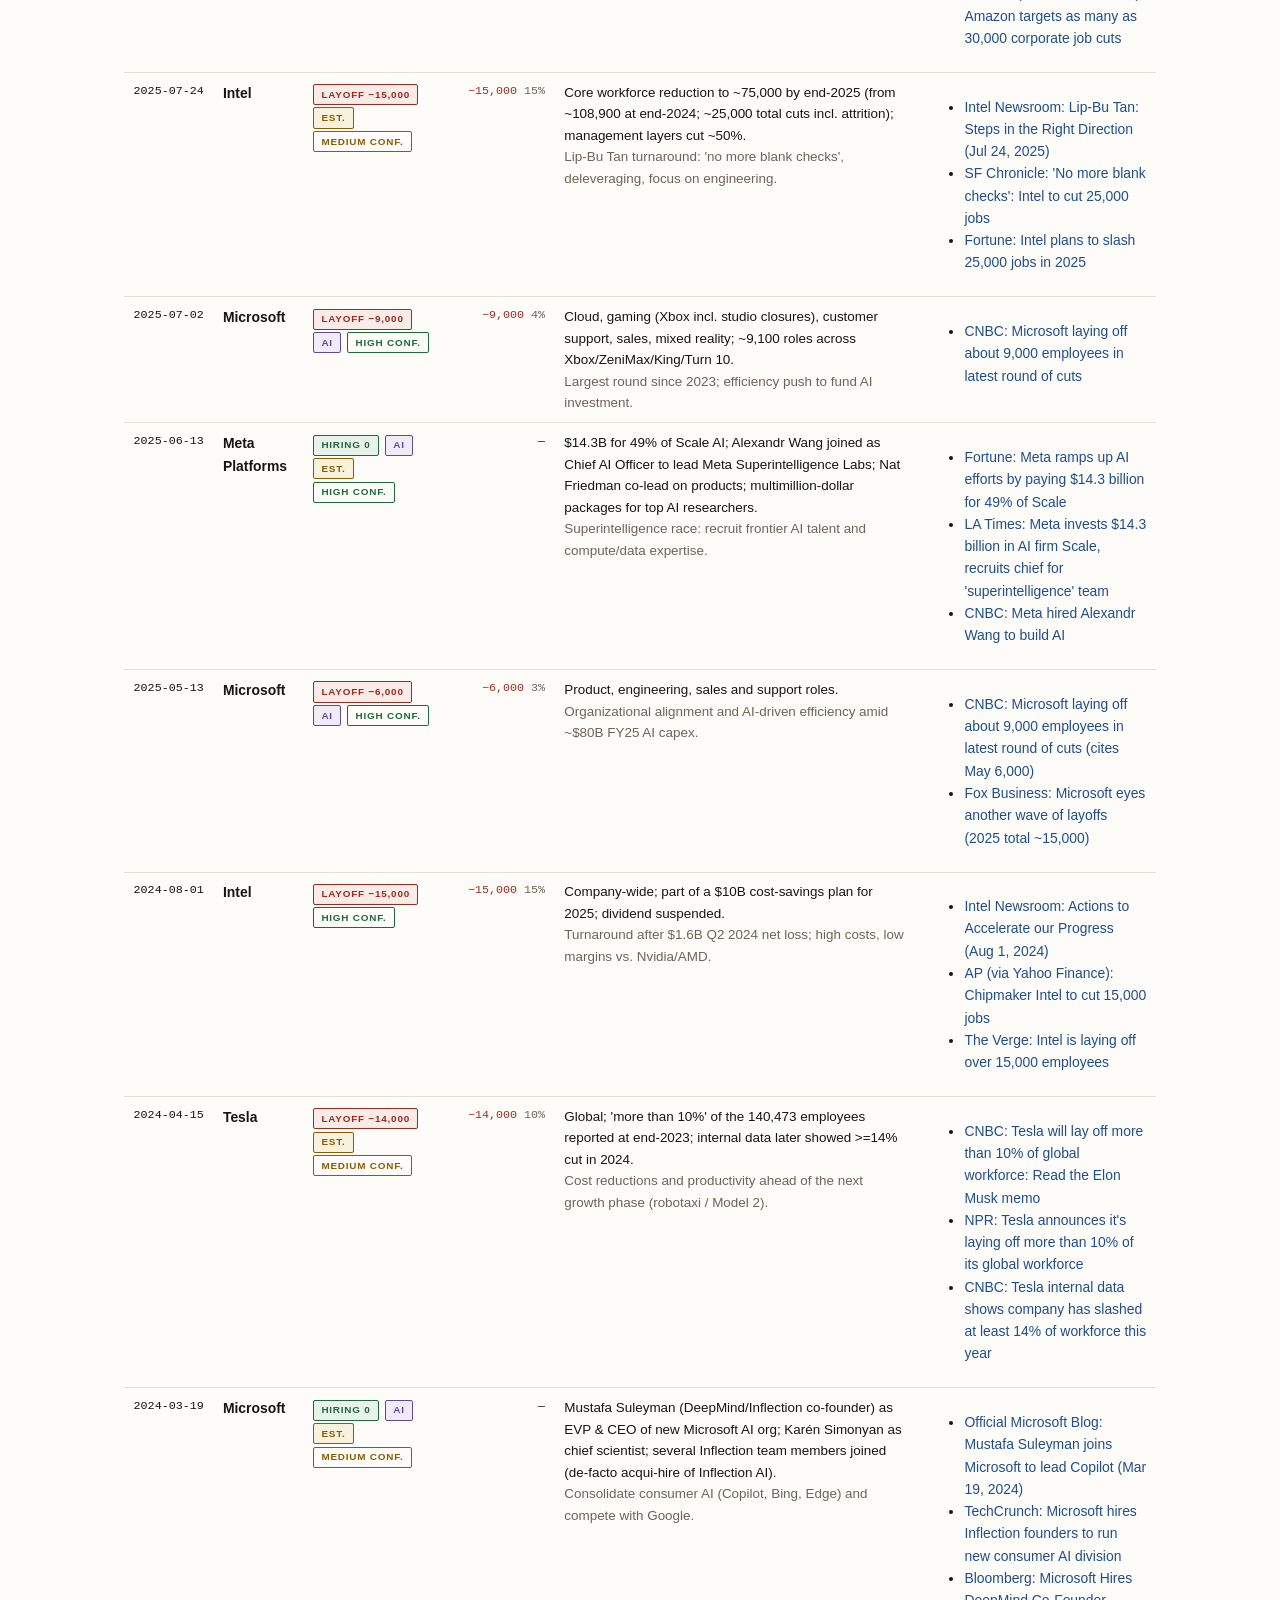
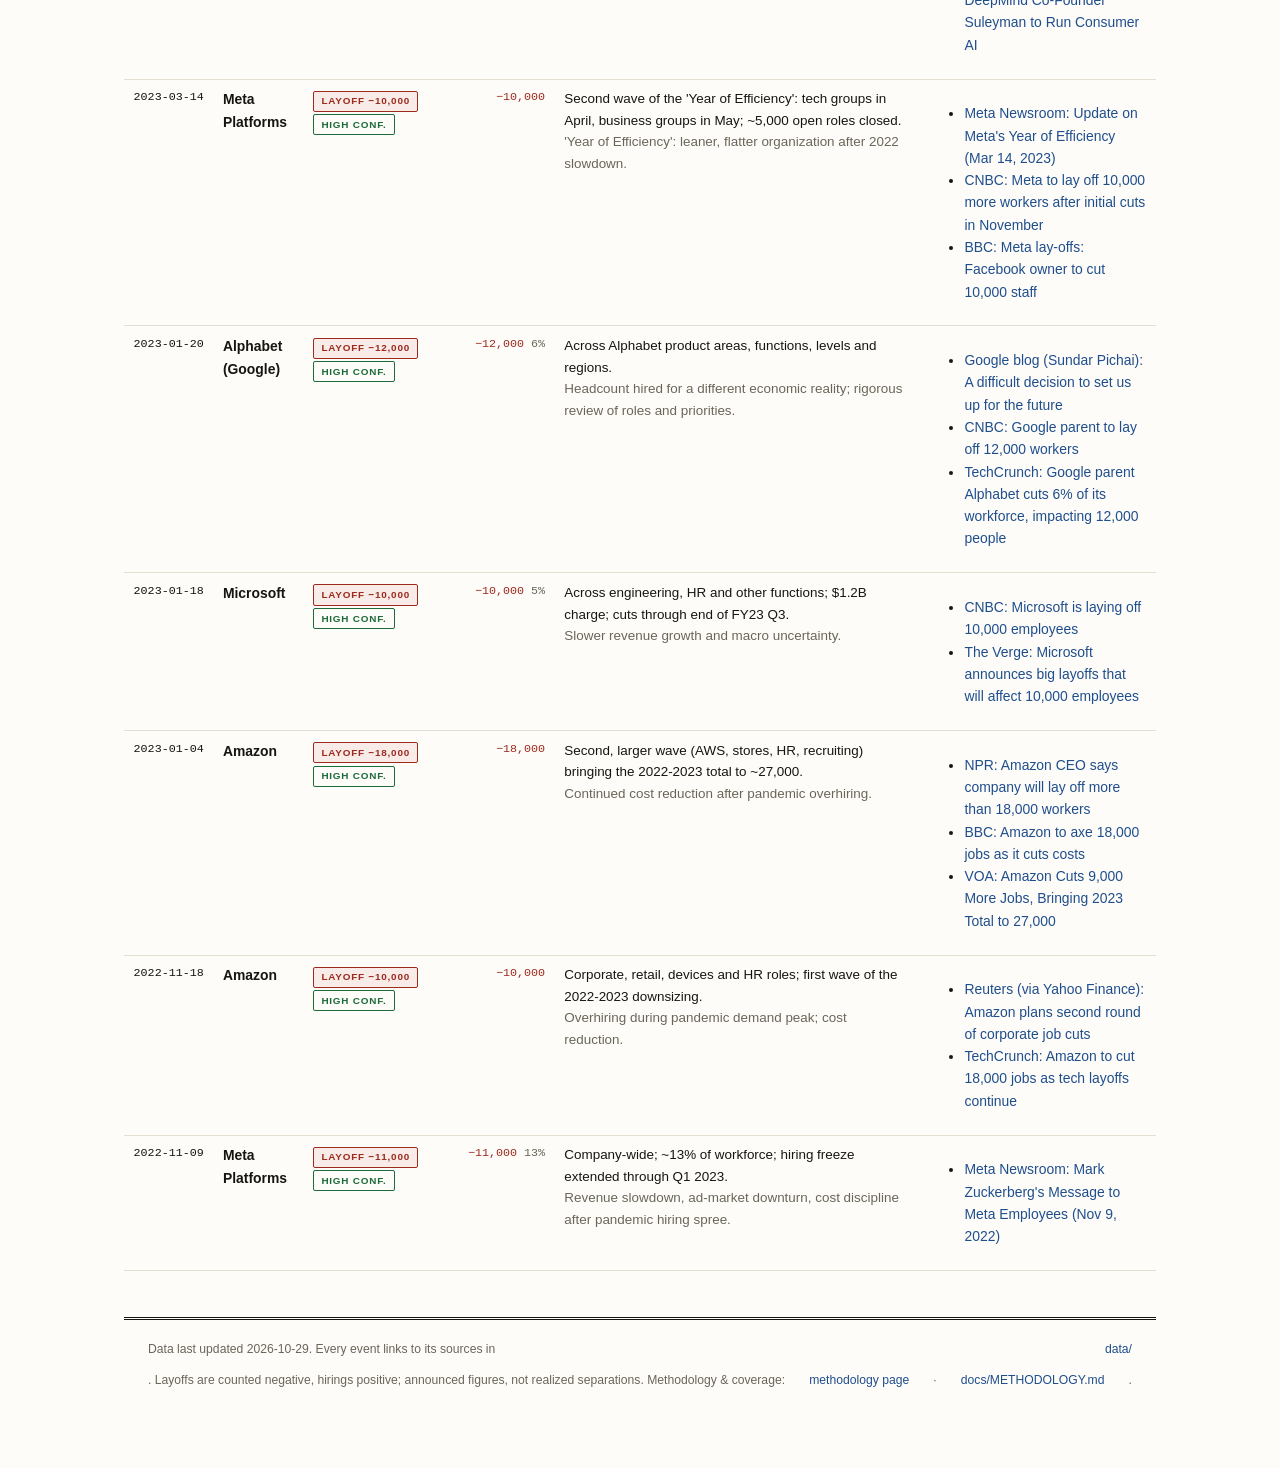
==== commit eb9e5c74: "Final pass: Mistral headcount estimate added (106 snapshots), headline reframed around the core ques" ====
--- a/index.html
+++ b/index.html
@@ -5,17 +5,18 @@
 <meta name="viewport" content="width=device-width, initial-scale=1">
 <title>WorkforceBench — AI Workforce Tracker</title>
 <meta name="description" content="WorkforceBench: how the workforce of the main tech companies and AI labs is moving — layoffs negative, hirings positive, plus reported headcount over time.">
-<link rel="stylesheet" href="assets/css/style.css?v=25">
+<link rel="stylesheet" href="assets/css/style.css?v=26">
 </head>
 <body>
 <main>
   <div class="hero">
     <div class="kicker"><span>Bench 00 — aggregate</span><span>sourced · updated 2026-10-29</span></div>
     <h1>WorkforceBench</h1>
-    <p class="lede">How the workforce of the main tech companies and AI labs is moving. Two complementary measures:
+    <p class="lede">As AI reshapes the industry: are the main tech companies and AI labs net hiring or net shrinking? Measured two ways —
       <strong>announced events</strong> (layoffs <span class="neg">negative</span>, hirings <span class="pos">positive</span>) and
-      <strong>reported headcount</strong> from SEC filings. Split views:
-      <a href="layoffs.html">LayoffsBench</a> · <a href="hirings.html">HiringsBench</a>.</p>
+      <strong>reported headcount</strong> from SEC filings (the reliable net signal — most hiring is never announced).
+      Split views: <a href="layoffs.html">LayoffsBench</a> · <a href="hirings.html">HiringsBench</a> ·
+      <a href="methodology.html">methodology &amp; coverage</a>.</p>
   </div>
 
   <section class="statline" id="kpis"></section>
@@ -91,7 +92,7 @@
   </div>
 </main>
 
-<script src="assets/js/app.js?v=25"></script>
+<script src="assets/js/app.js?v=26"></script>
 <script>
 AIW.loadAll().then(function (d) {
   document.body.insertAdjacentHTML("afterbegin", AIW.header("WorkforceBench"));
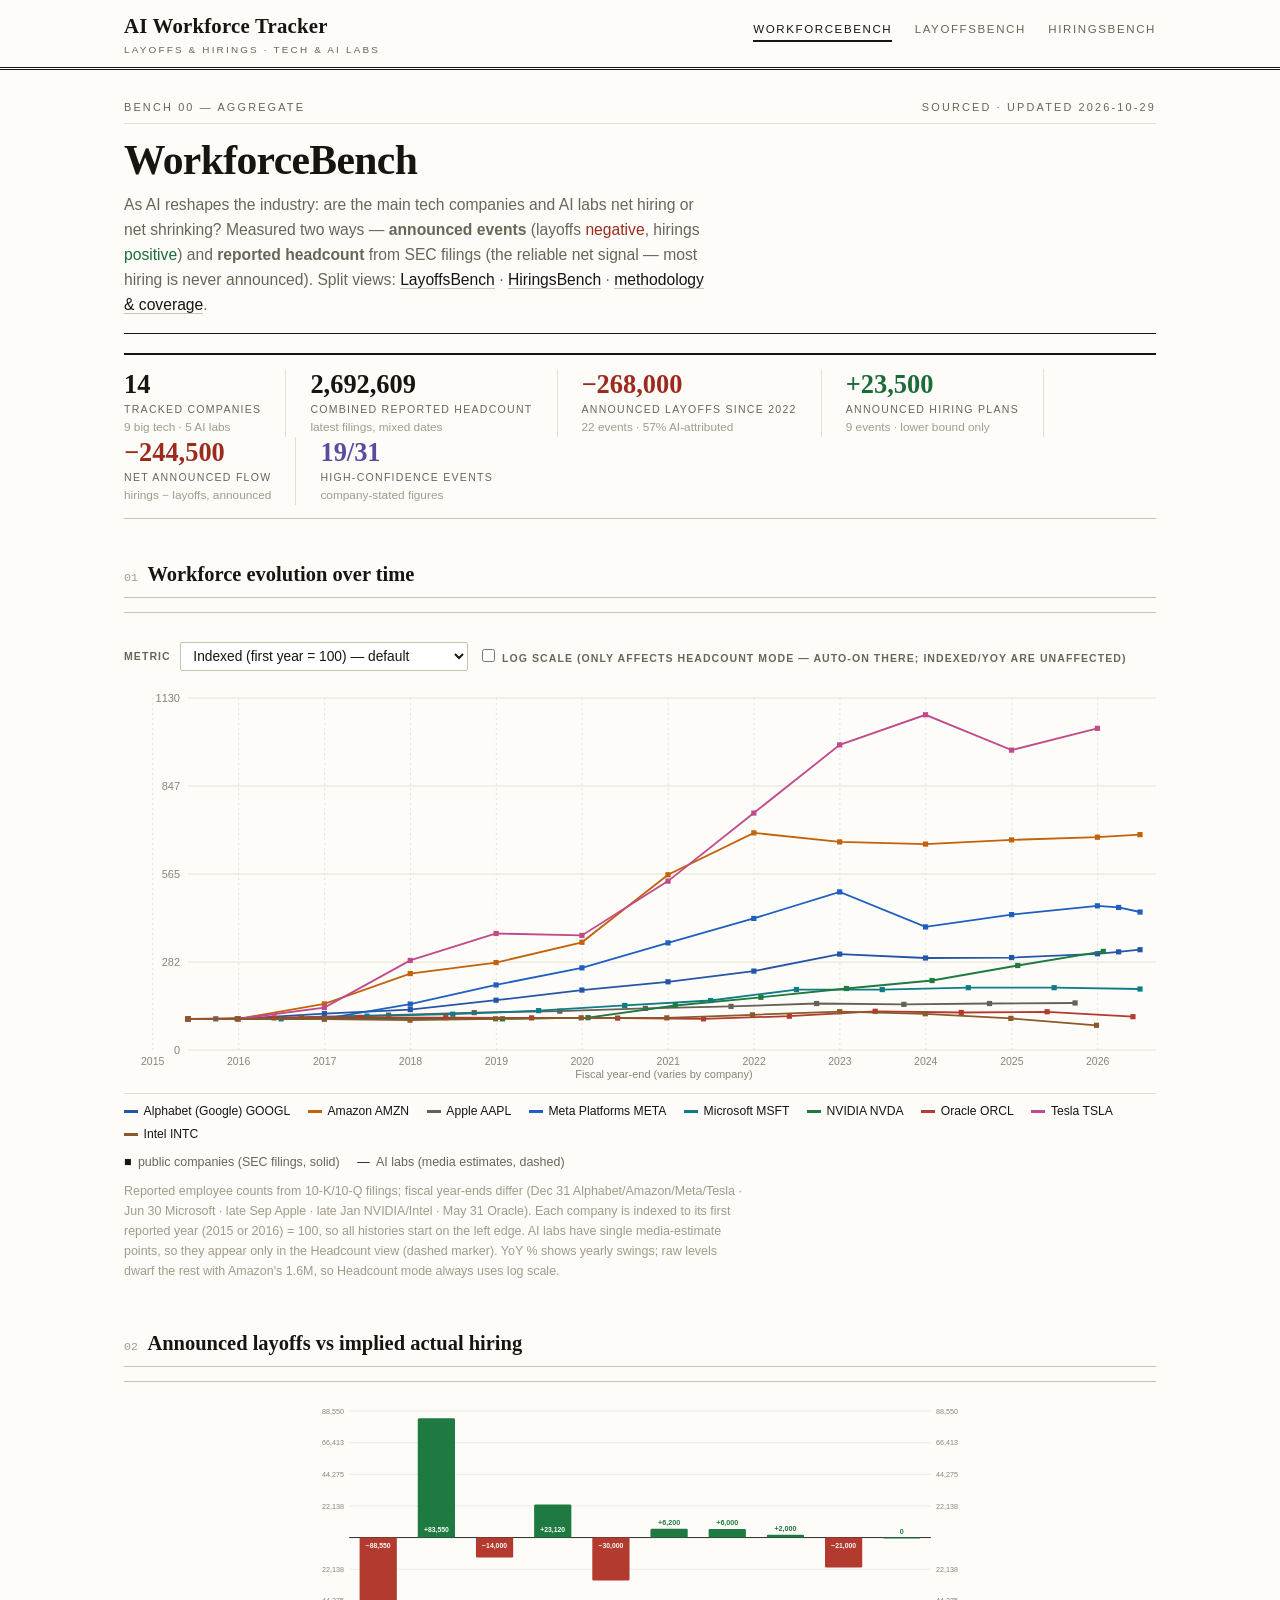
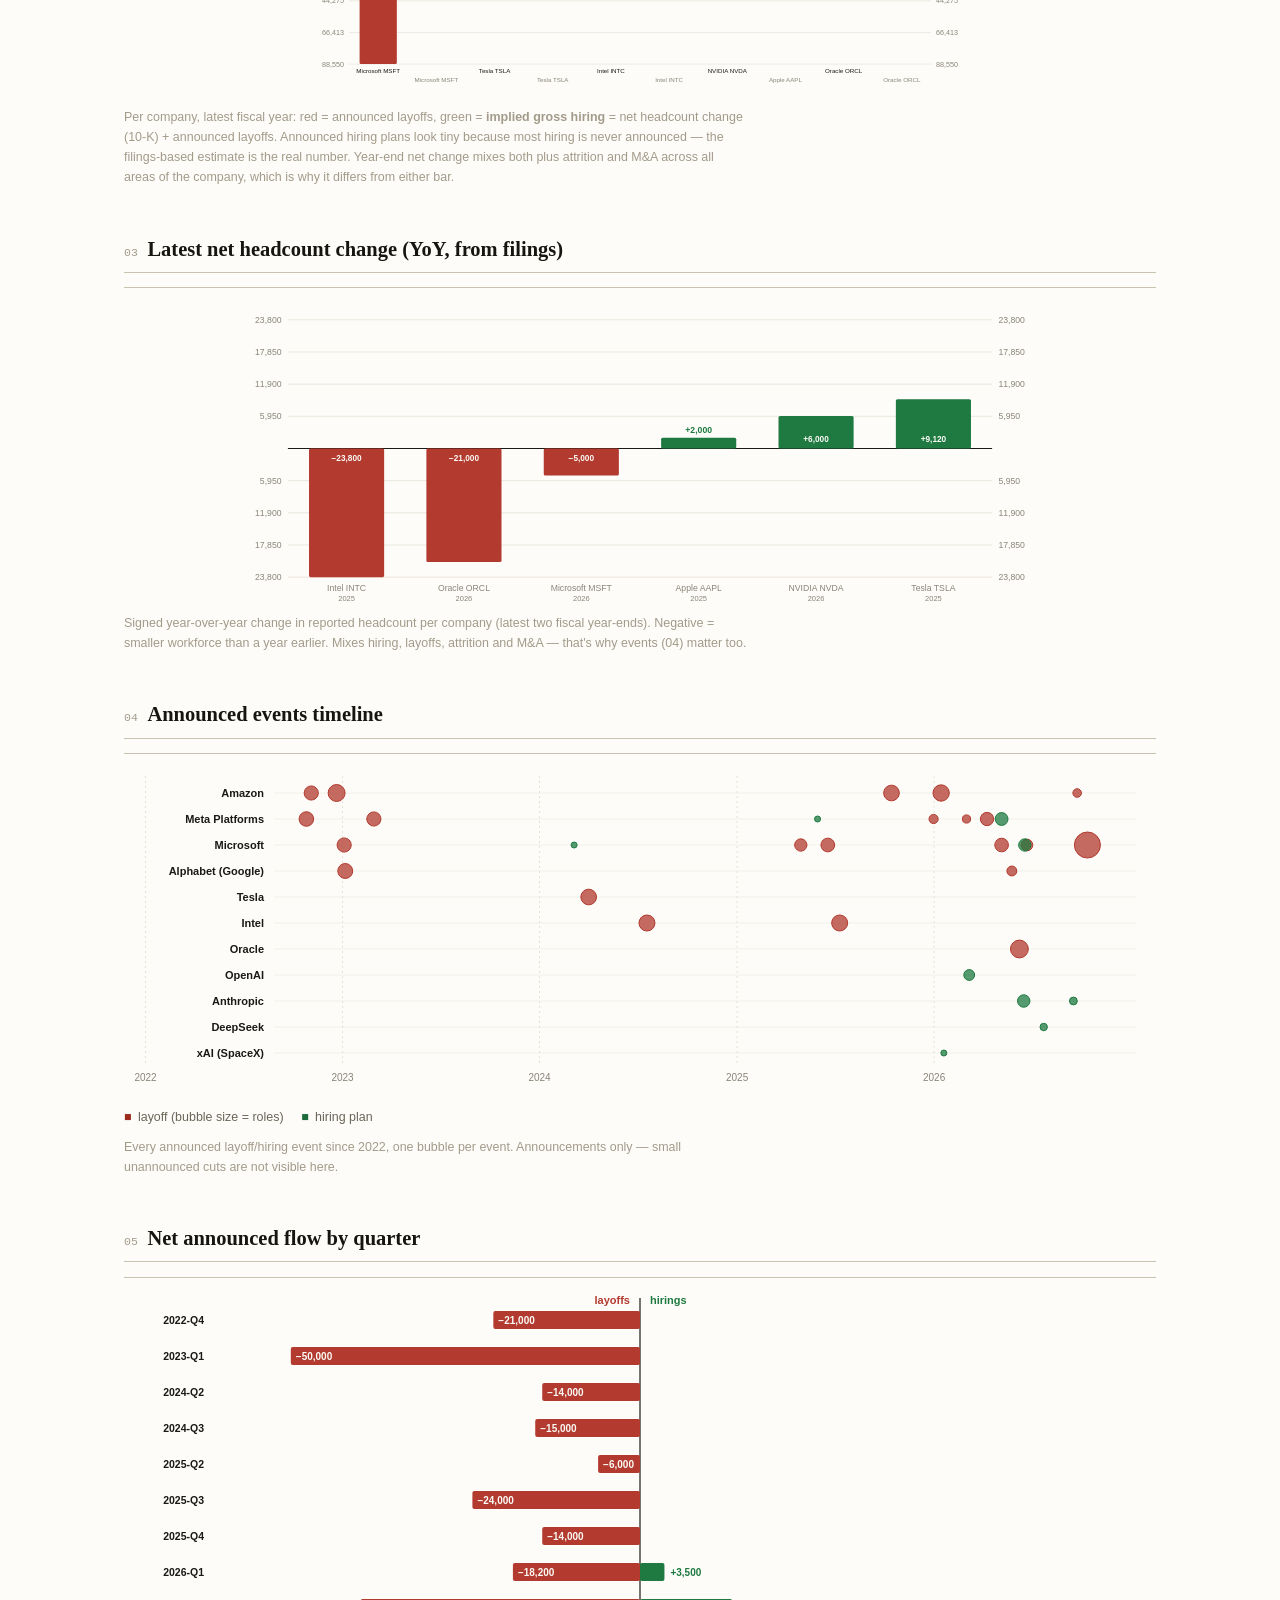
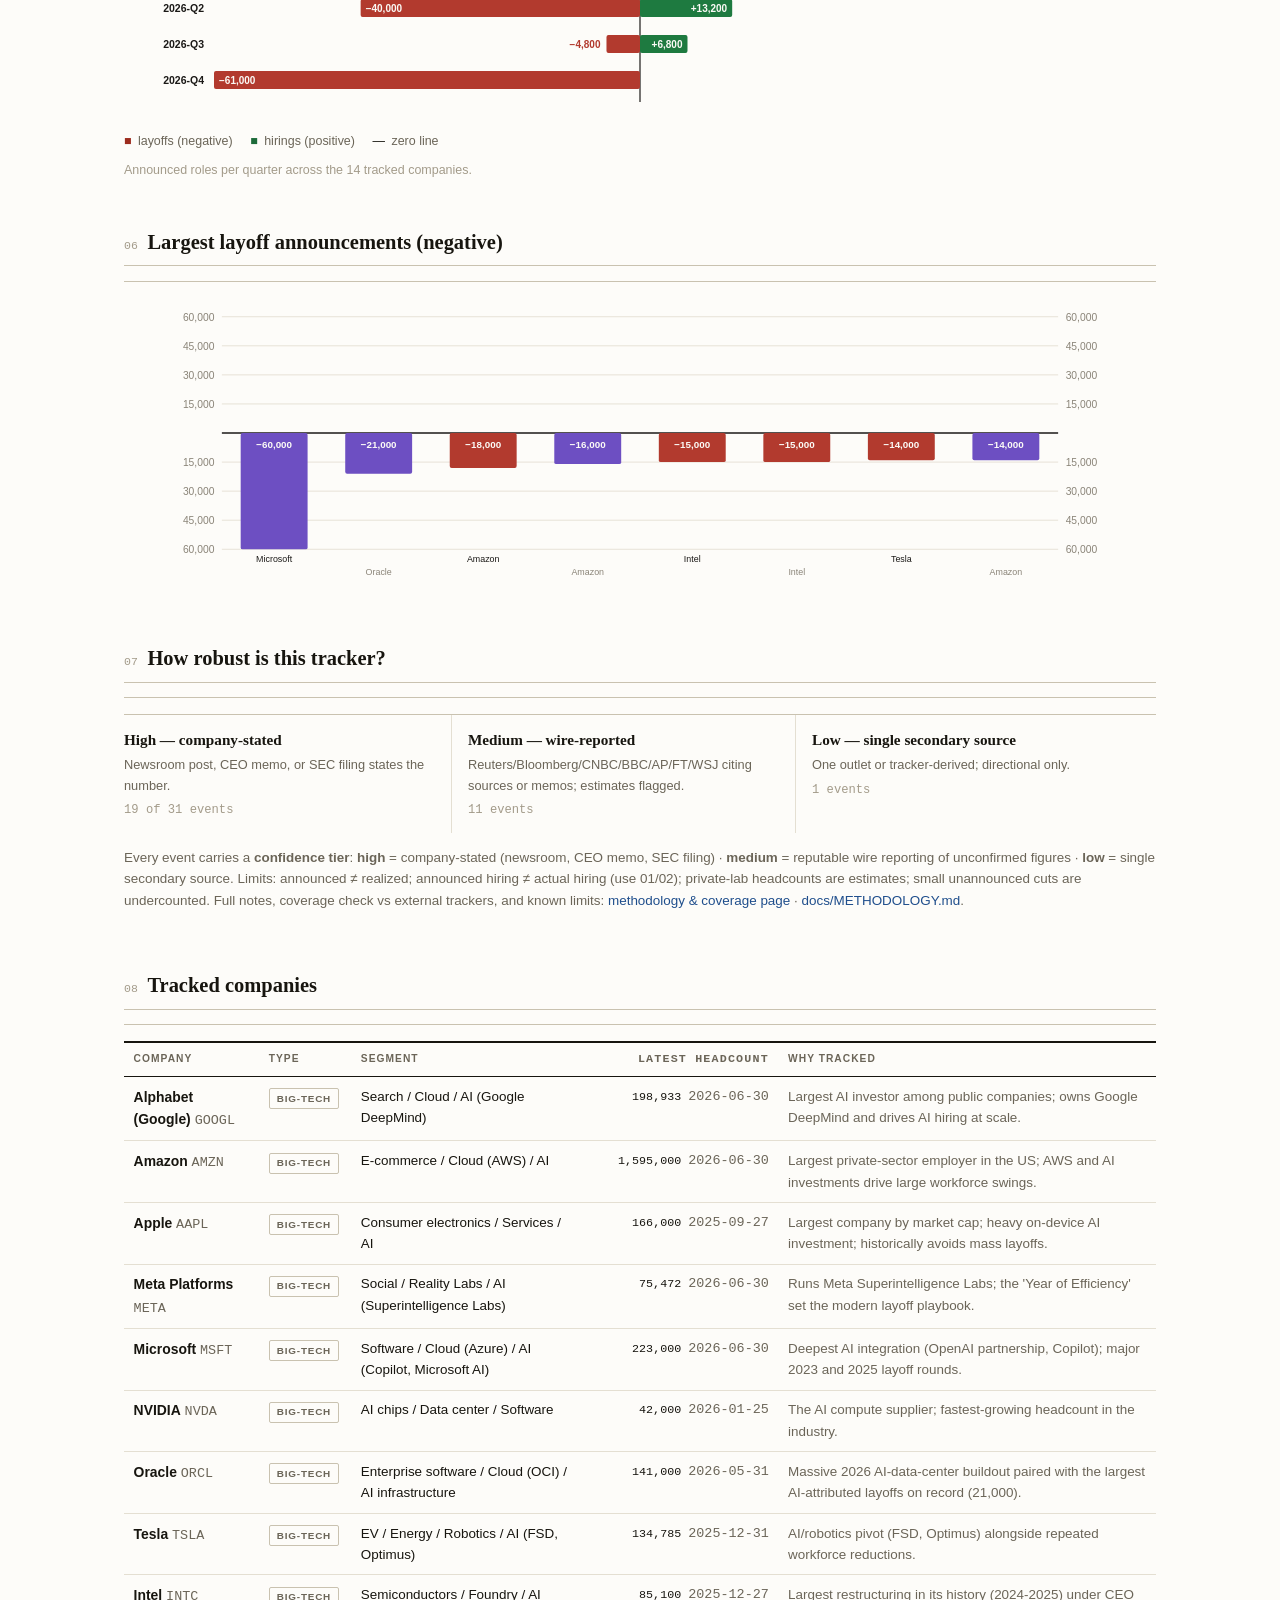
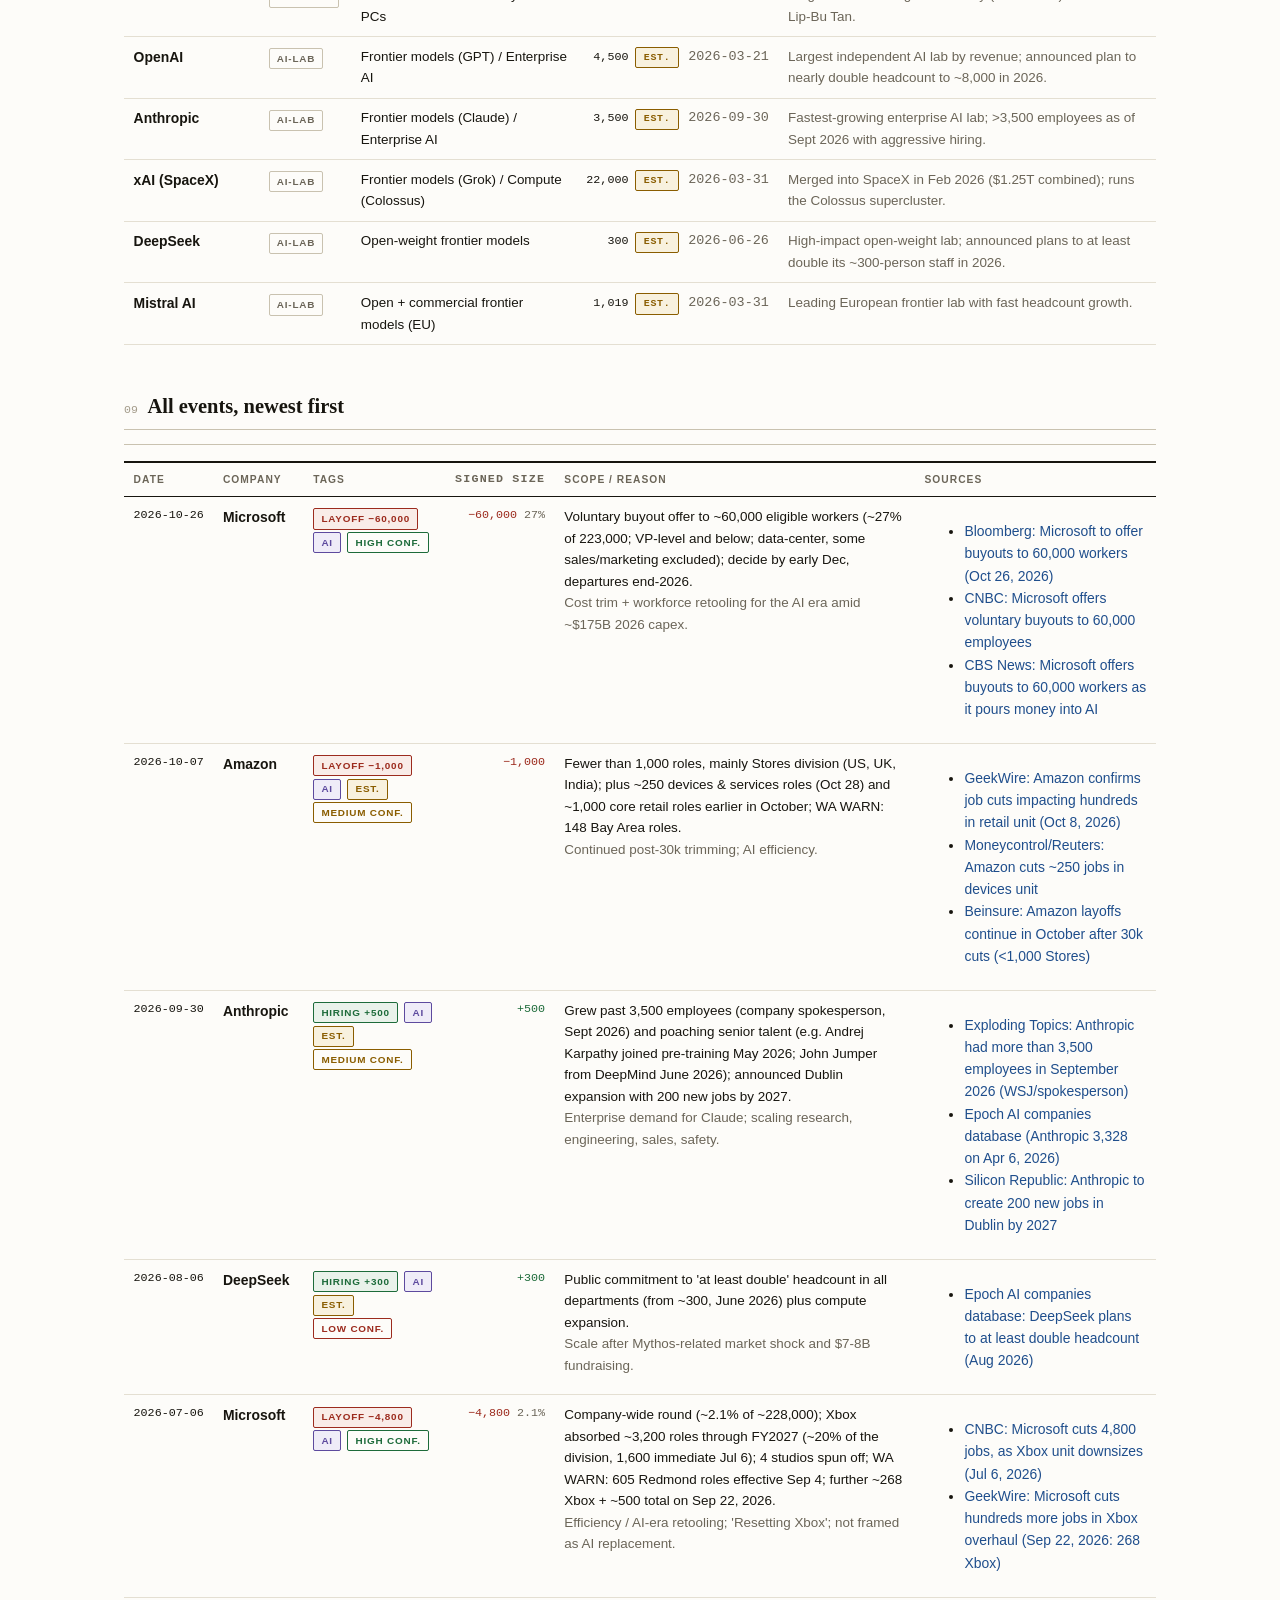
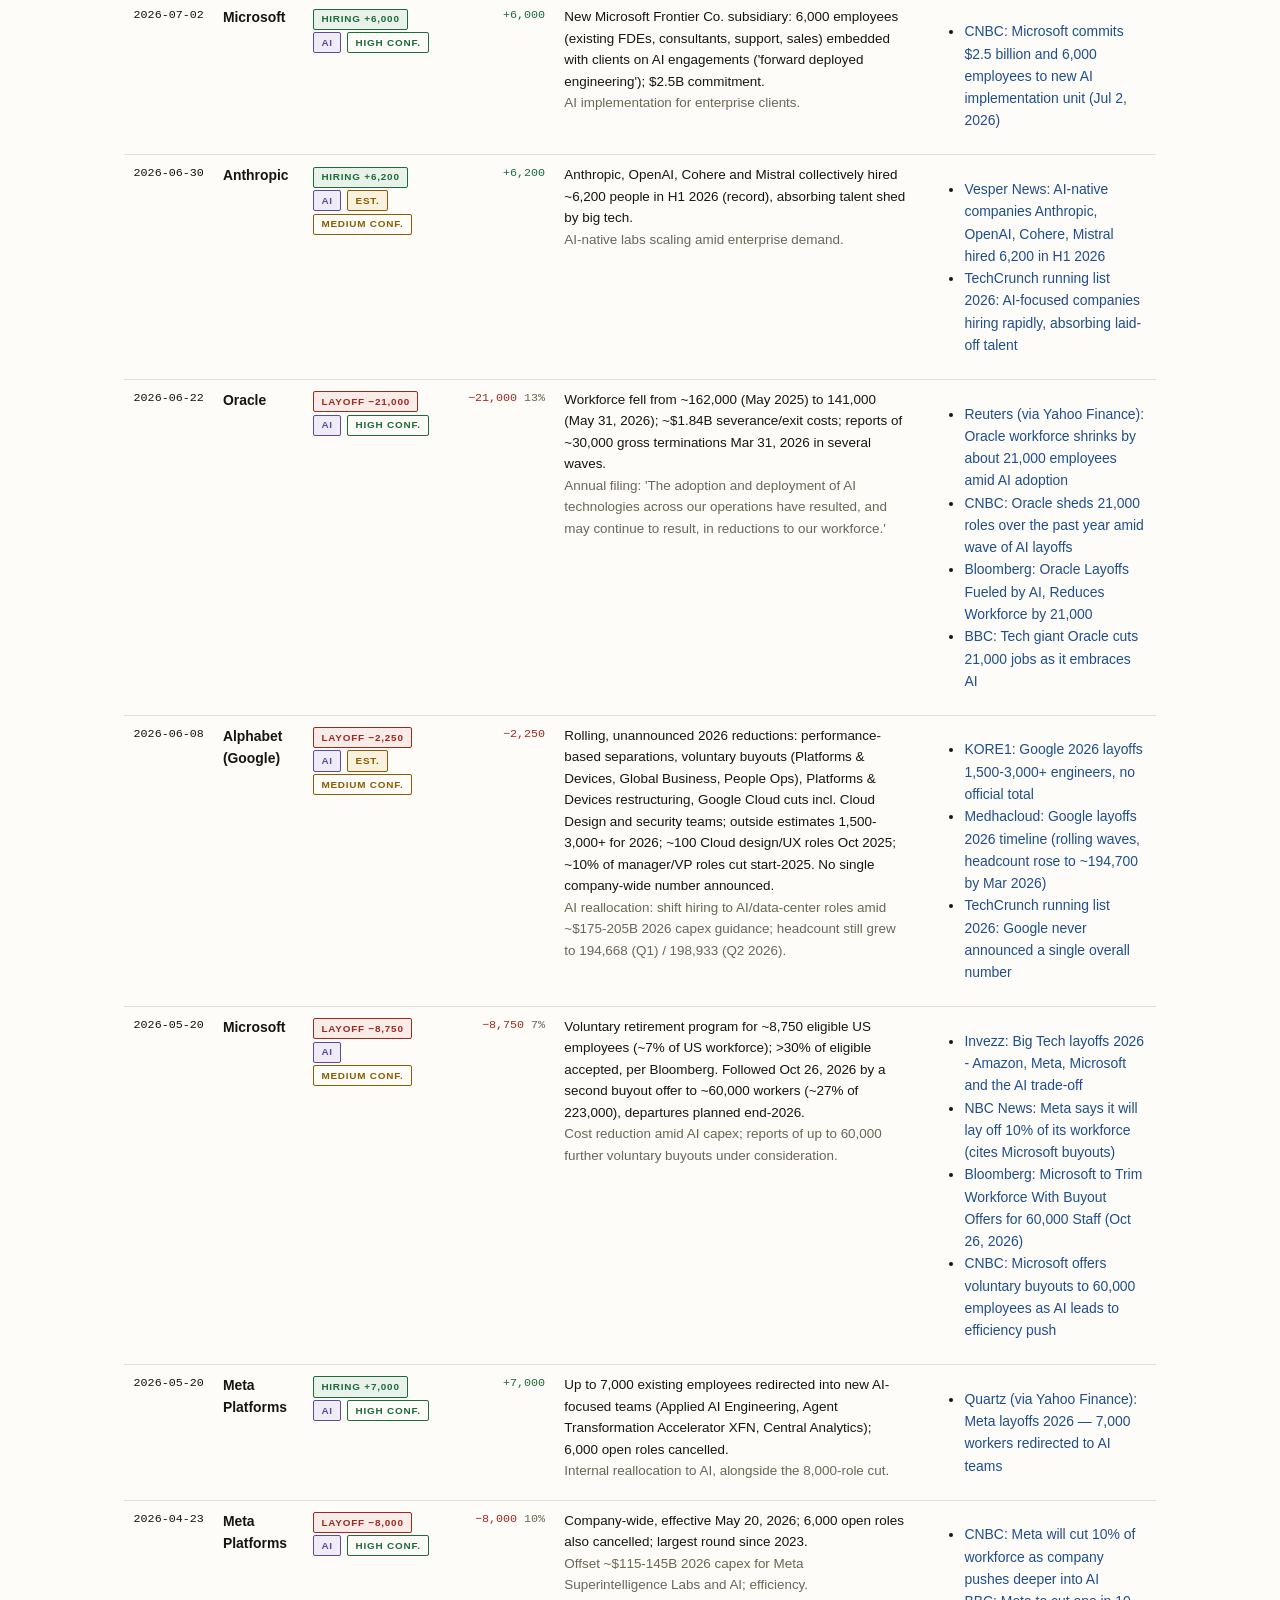
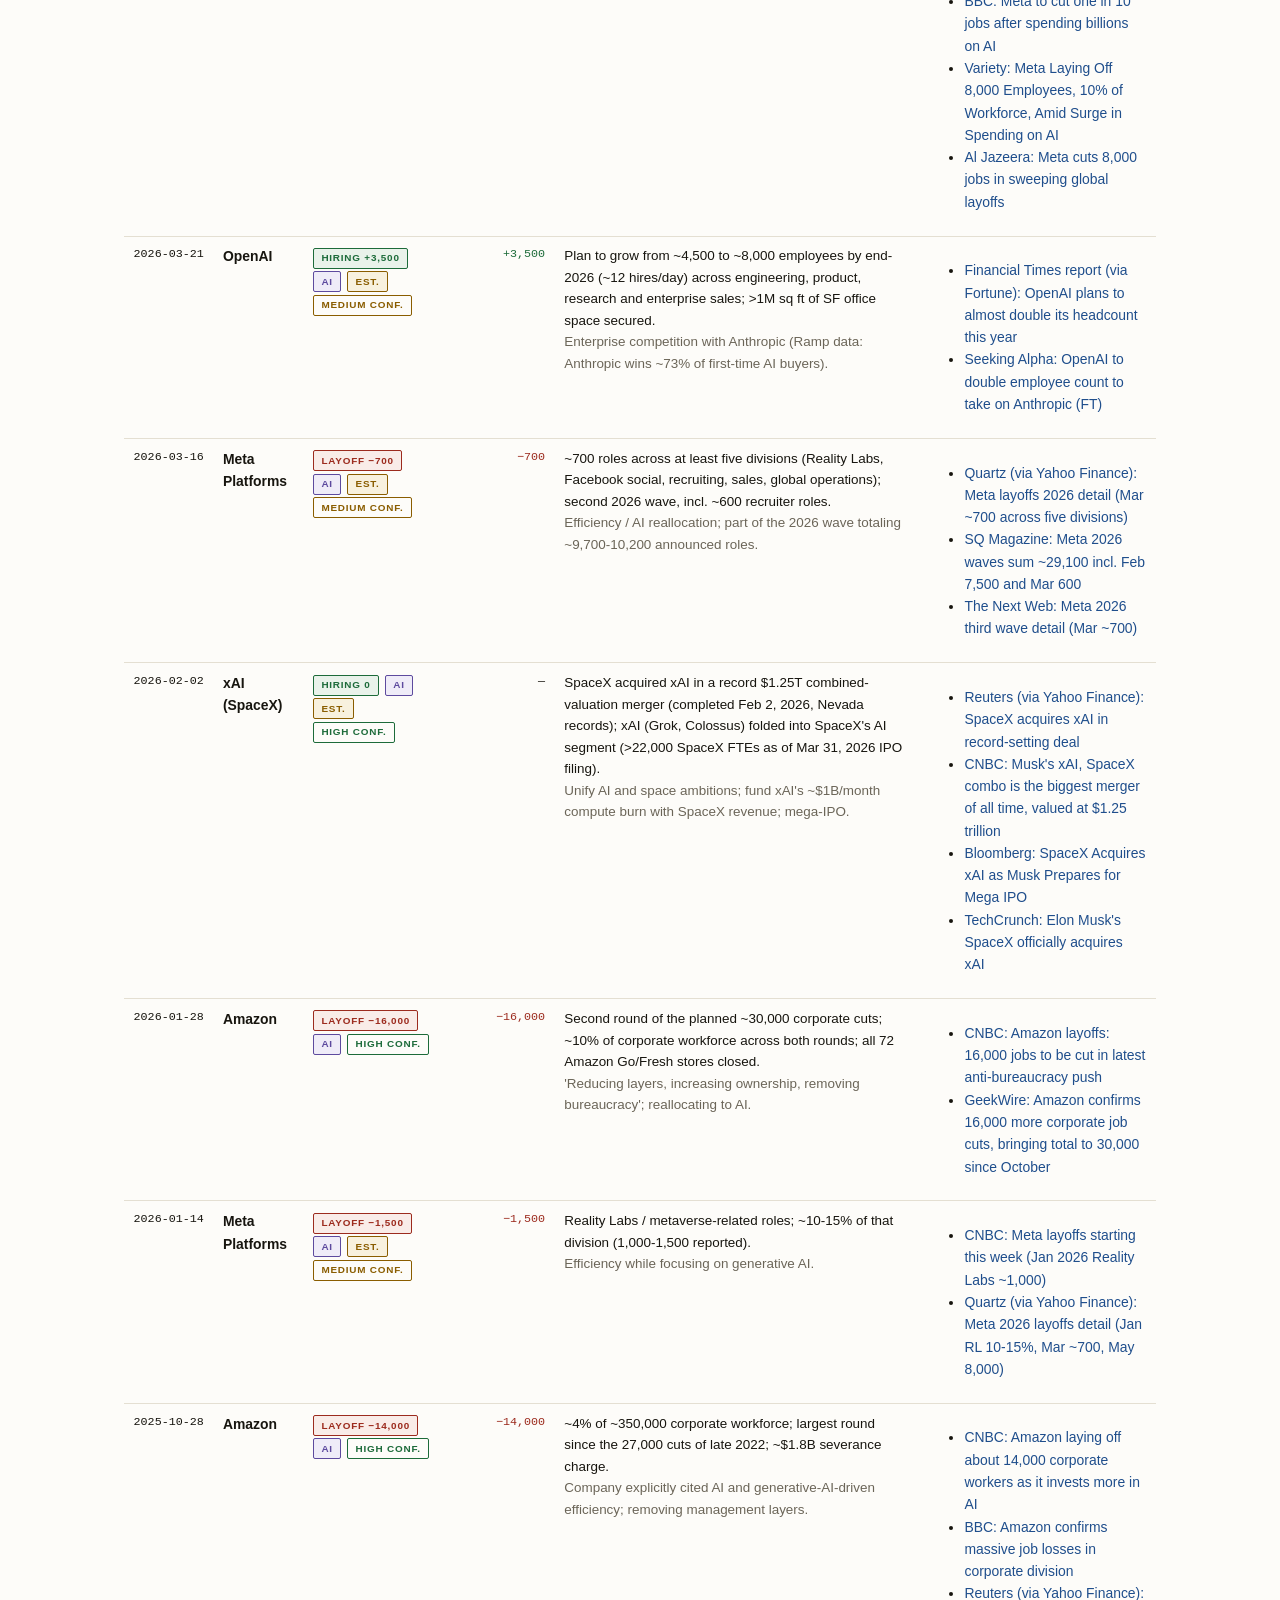
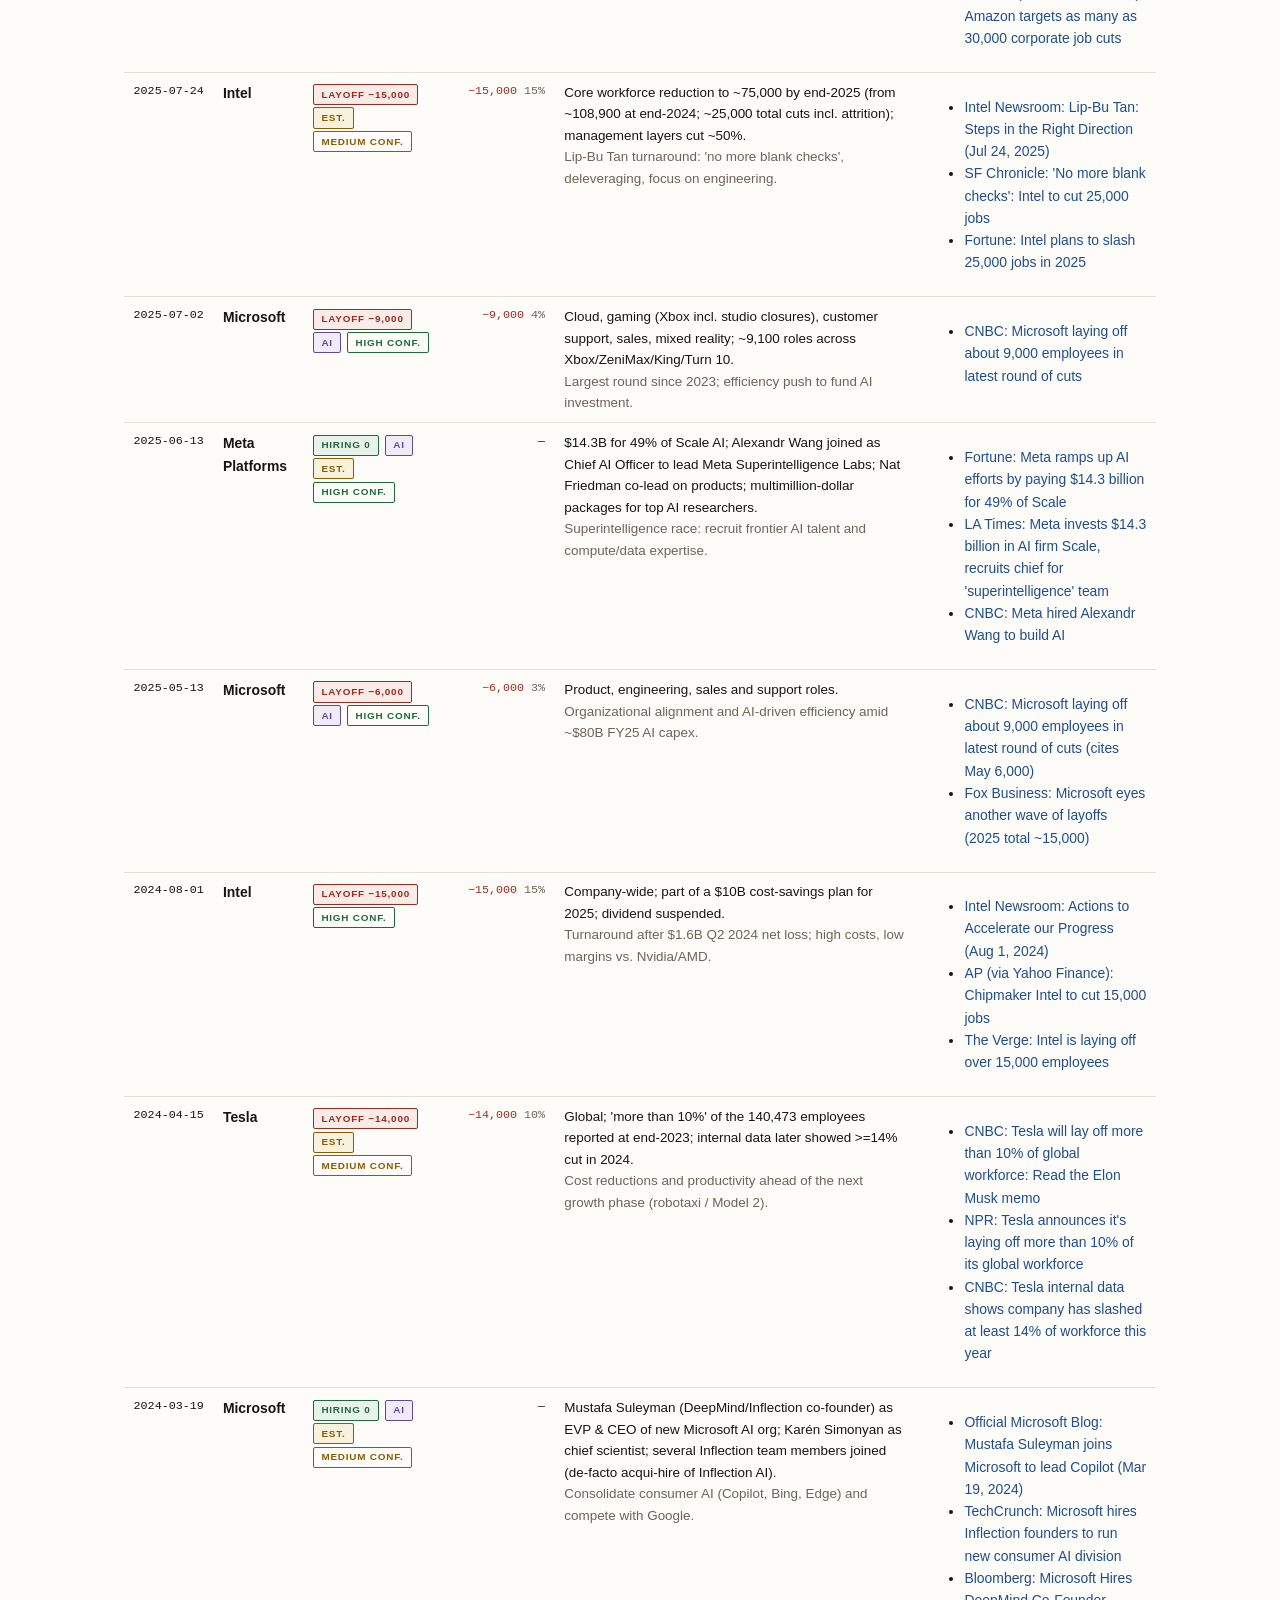
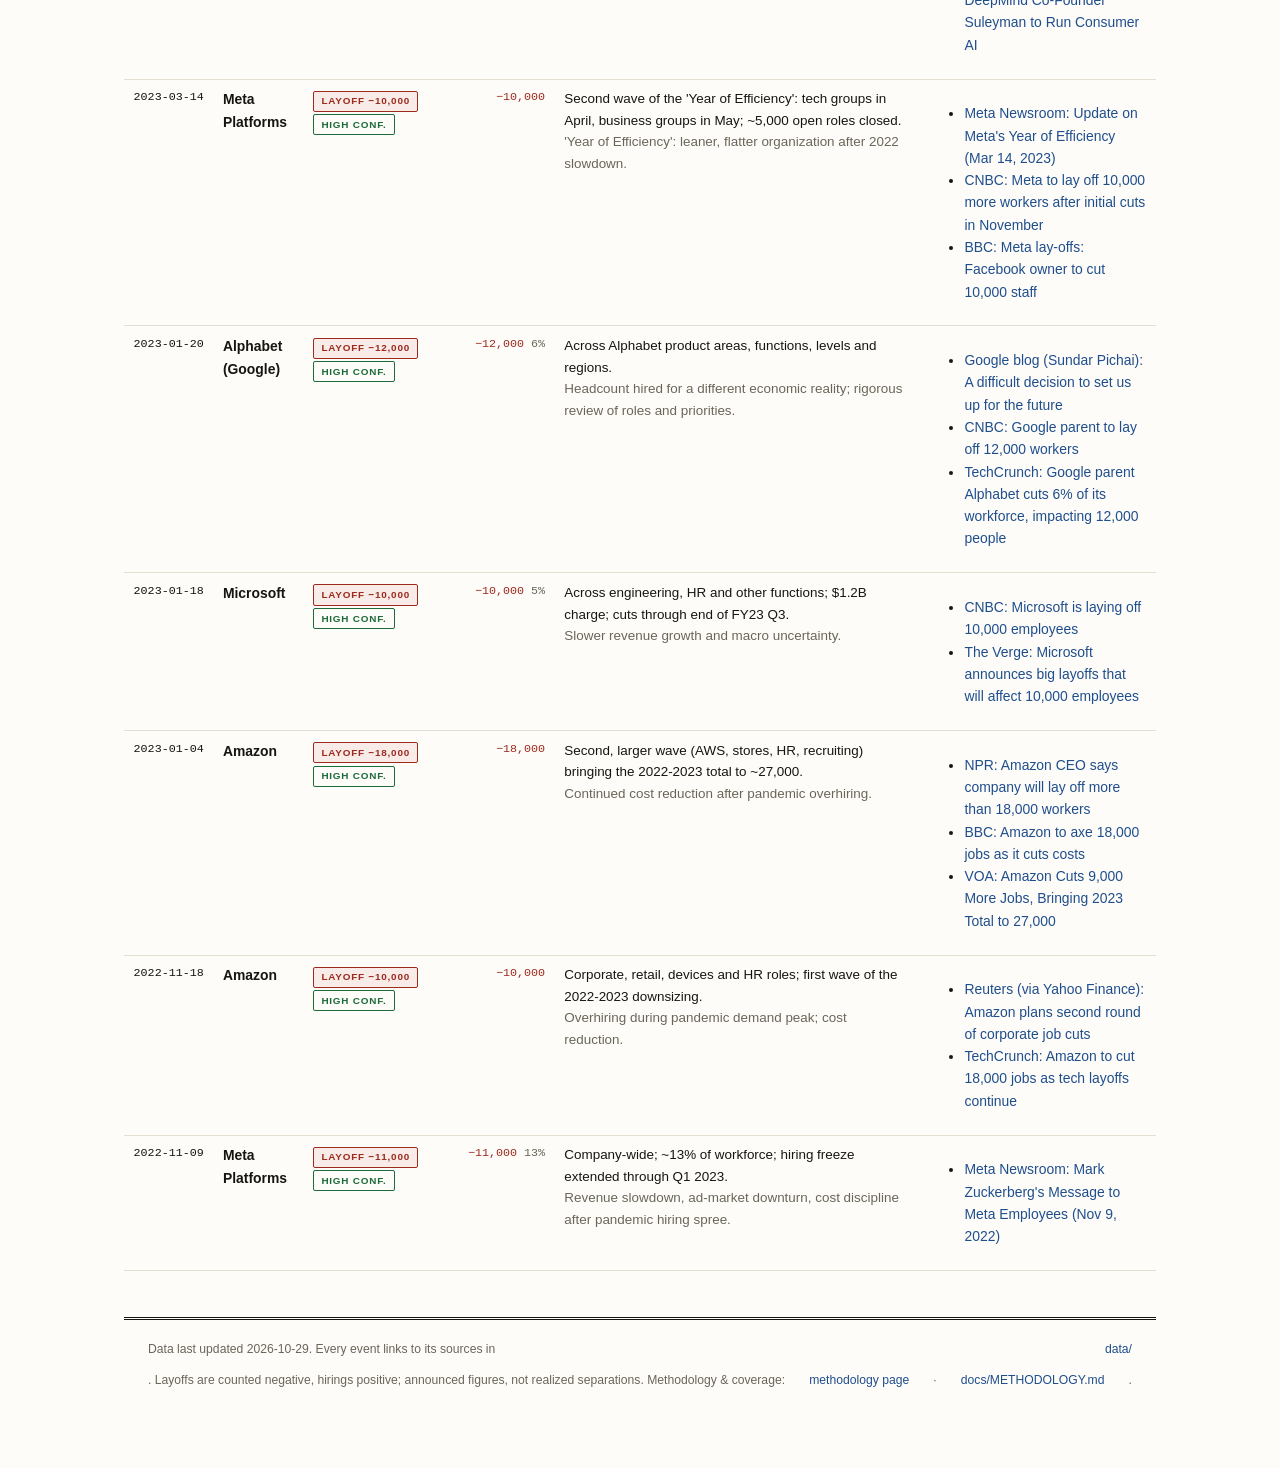
==== commit 0df67338: "Clarify log-scale checkbox scope (Headcount mode only; Indexed/YoY unaffected) so clicking it visibl" ====
--- a/index.html
+++ b/index.html
@@ -5,7 +5,7 @@
 <meta name="viewport" content="width=device-width, initial-scale=1">
 <title>WorkforceBench — AI Workforce Tracker</title>
 <meta name="description" content="WorkforceBench: how the workforce of the main tech companies and AI labs is moving — layoffs negative, hirings positive, plus reported headcount over time.">
-<link rel="stylesheet" href="assets/css/style.css?v=26">
+<link rel="stylesheet" href="assets/css/style.css?v=27">
 </head>
 <body>
 <main>
@@ -30,7 +30,7 @@
         <option value="yoy">YoY change (%)</option>
         <option value="level">Headcount (thousands) — auto log scale</option>
       </select>
-      <label><input type="checkbox" id="log-toggle"> log scale (auto-on in Headcount mode — linear hides everyone under Amazon)</label>
+      <label><input type="checkbox" id="log-toggle"> log scale (only affects Headcount mode — auto-on there; Indexed/YoY are unaffected)</label>
     </div>
     <div id="headcount-lines"></div>
     <div class="legend"><span class="l-ink">public companies (SEC filings, solid)</span><span class="l-line">AI labs (media estimates, dashed)</span></div>
@@ -92,7 +92,7 @@
   </div>
 </main>
 
-<script src="assets/js/app.js?v=26"></script>
+<script src="assets/js/app.js?v=27"></script>
 <script>
 AIW.loadAll().then(function (d) {
   document.body.insertAdjacentHTML("afterbegin", AIW.header("WorkforceBench"));
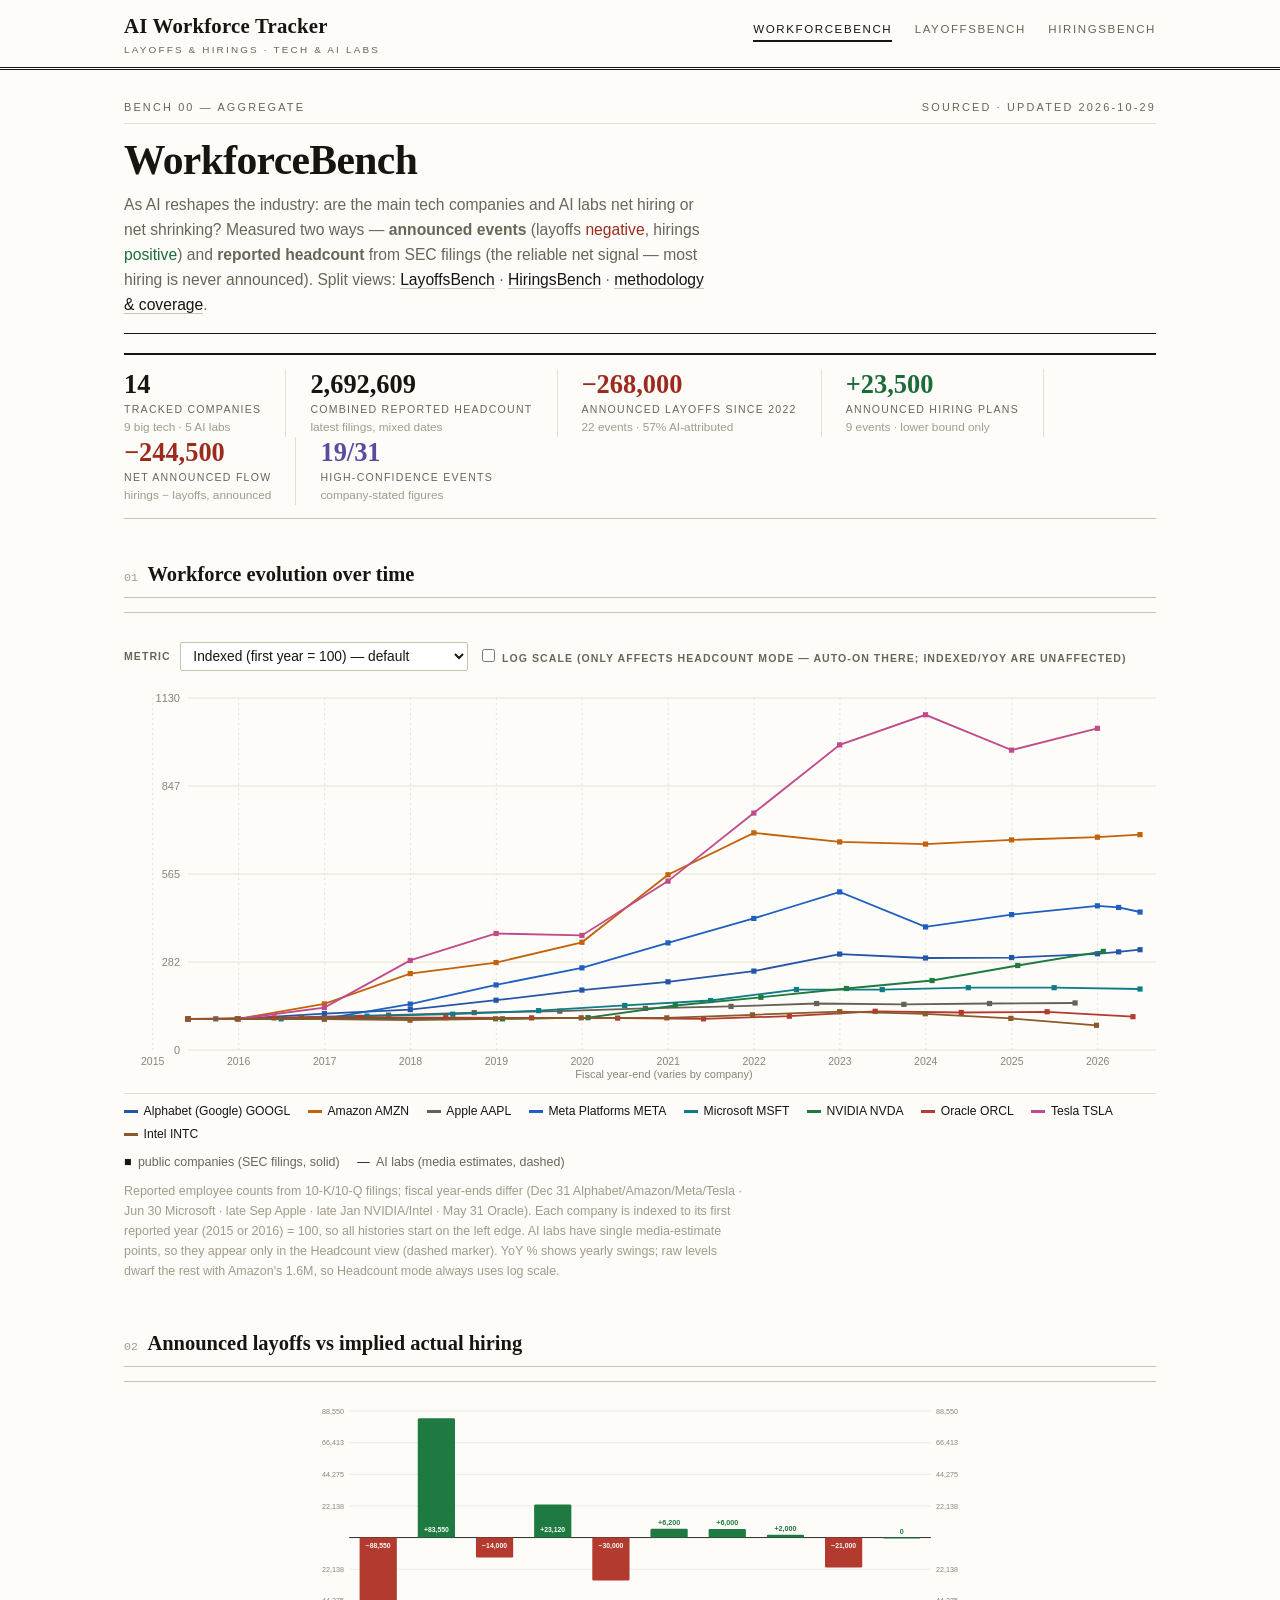
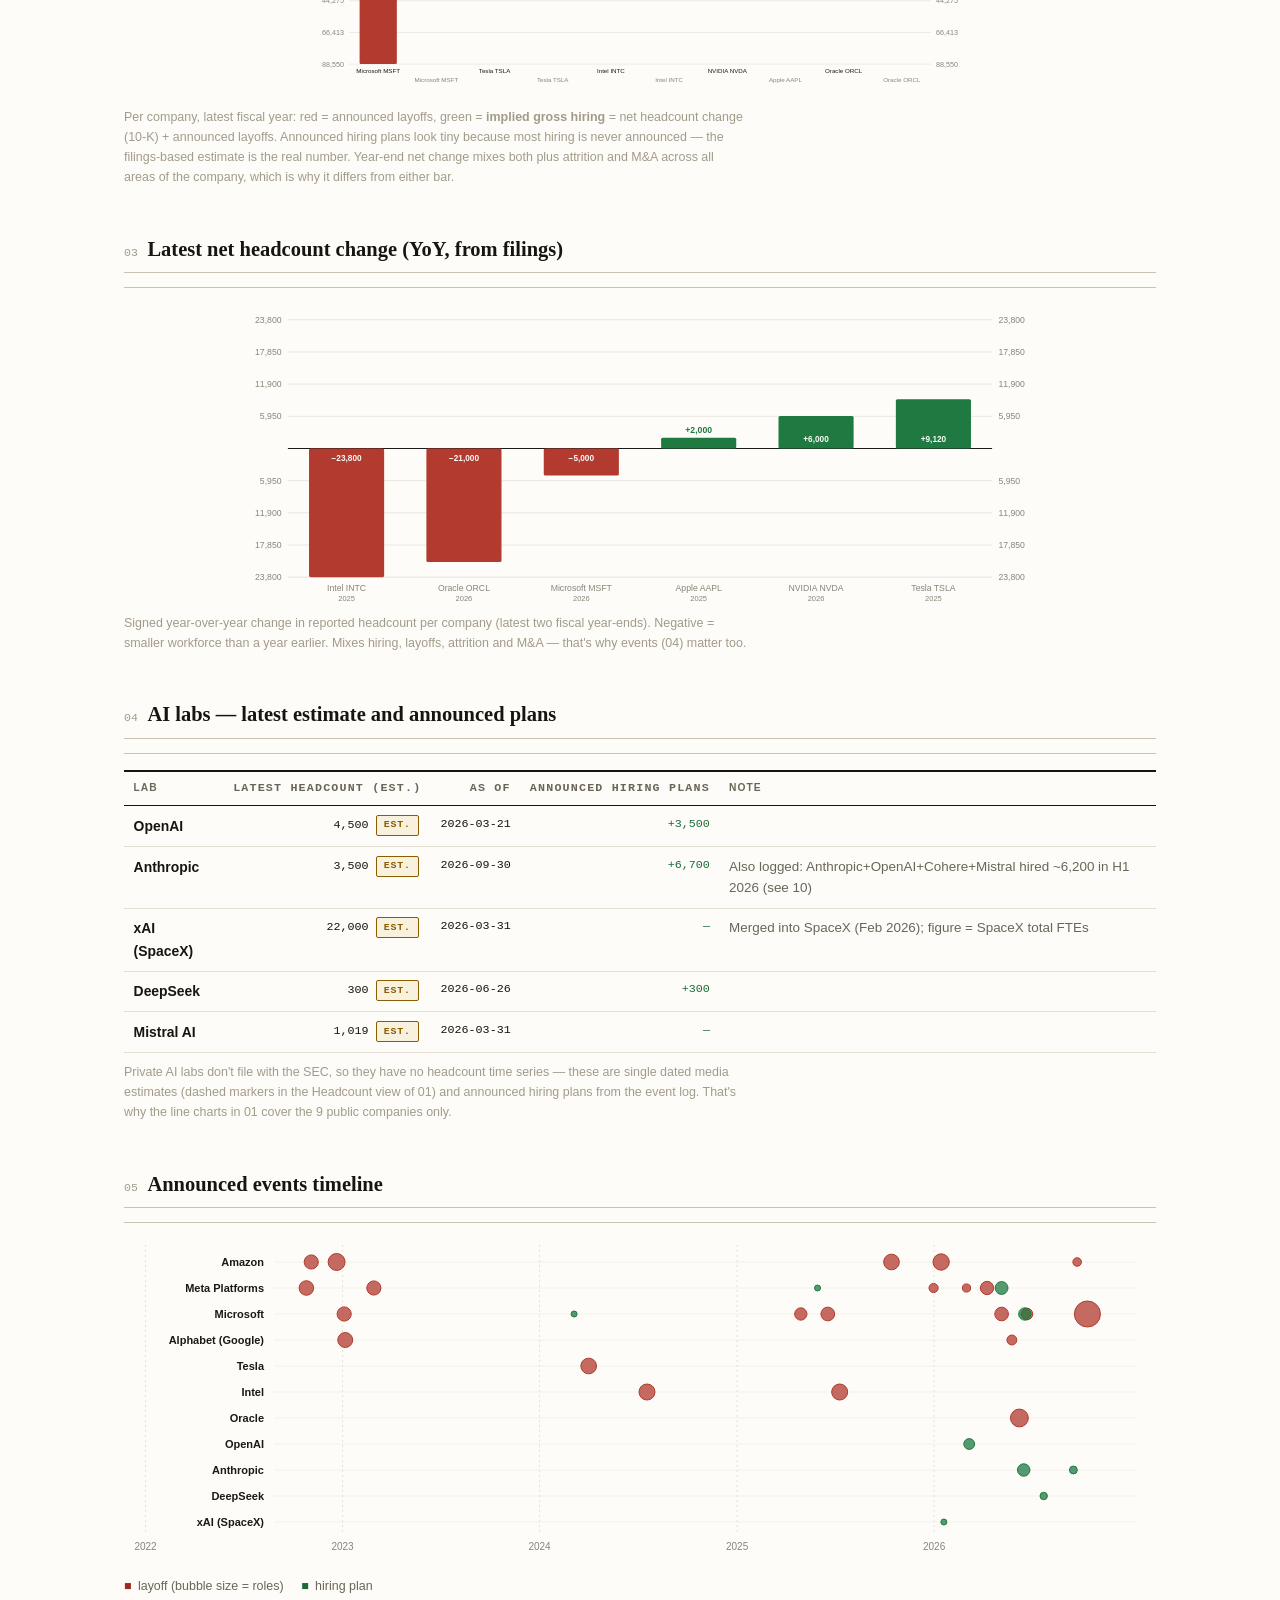
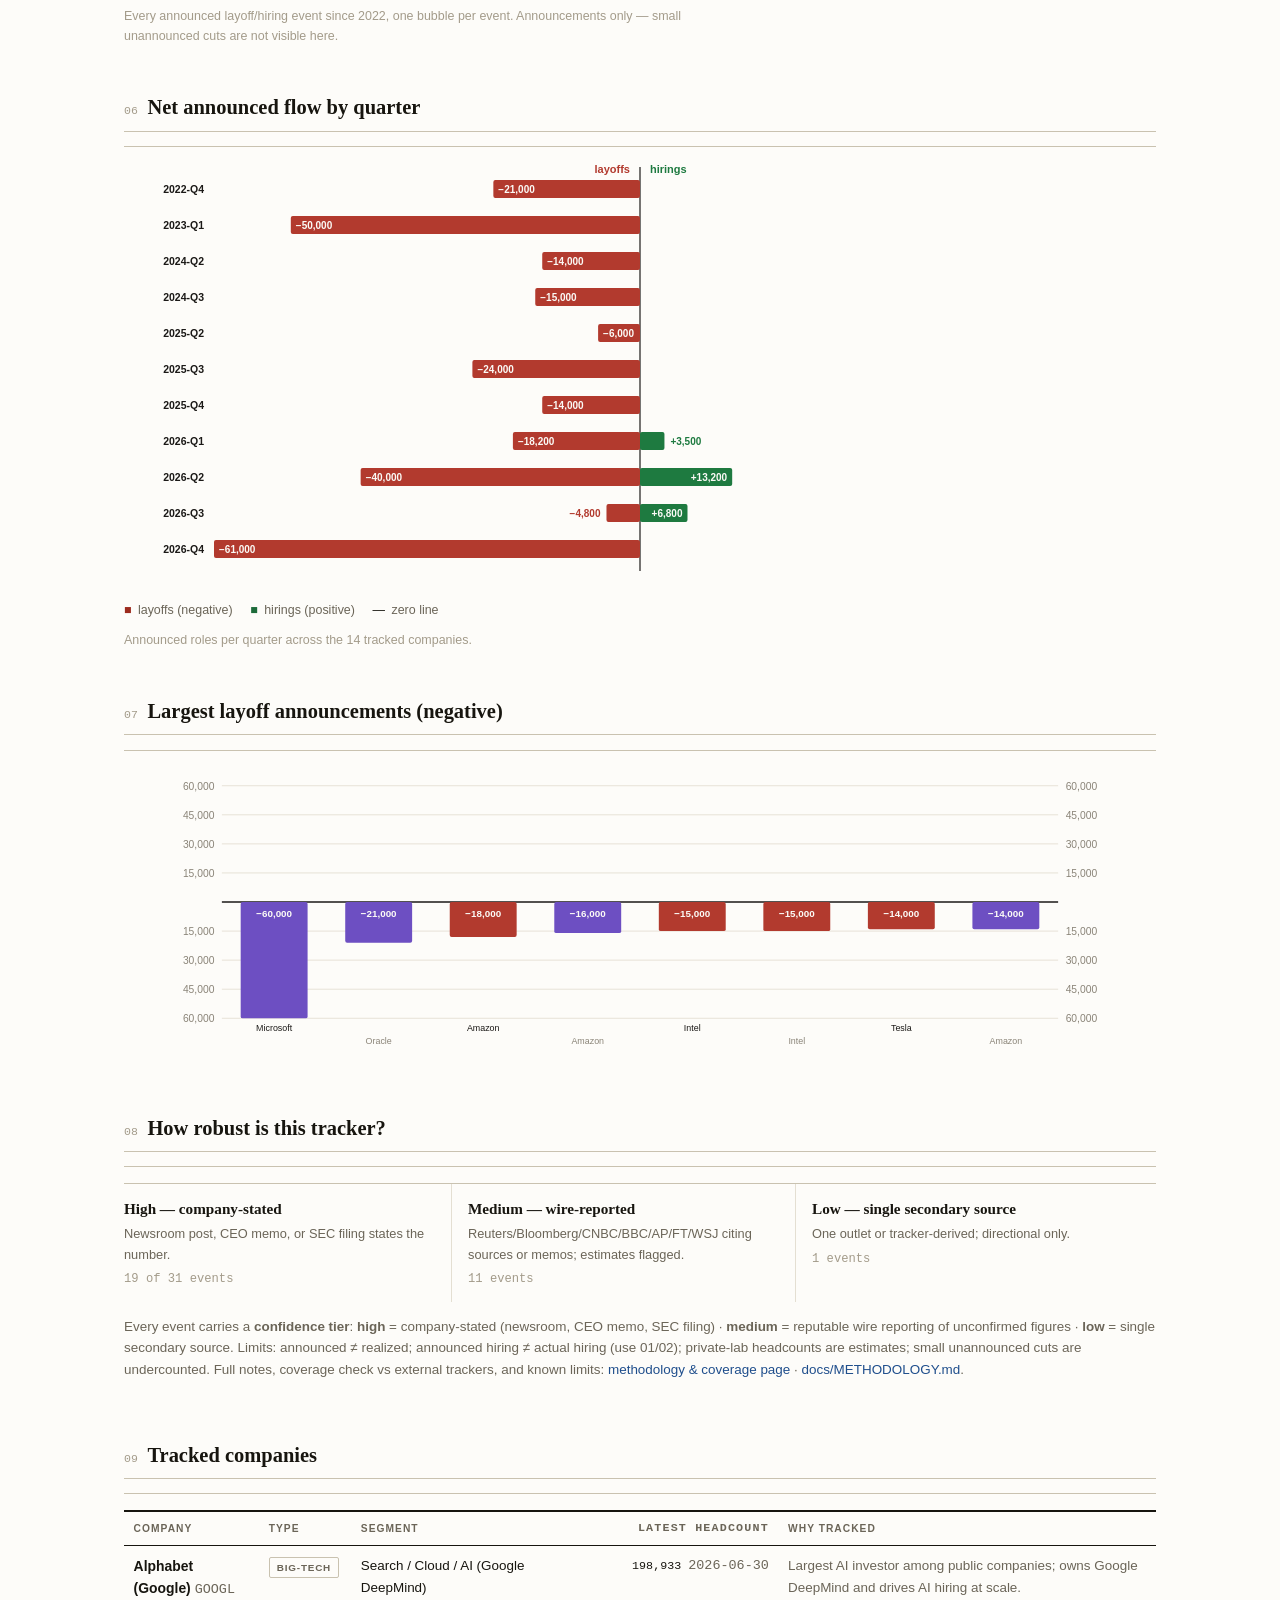
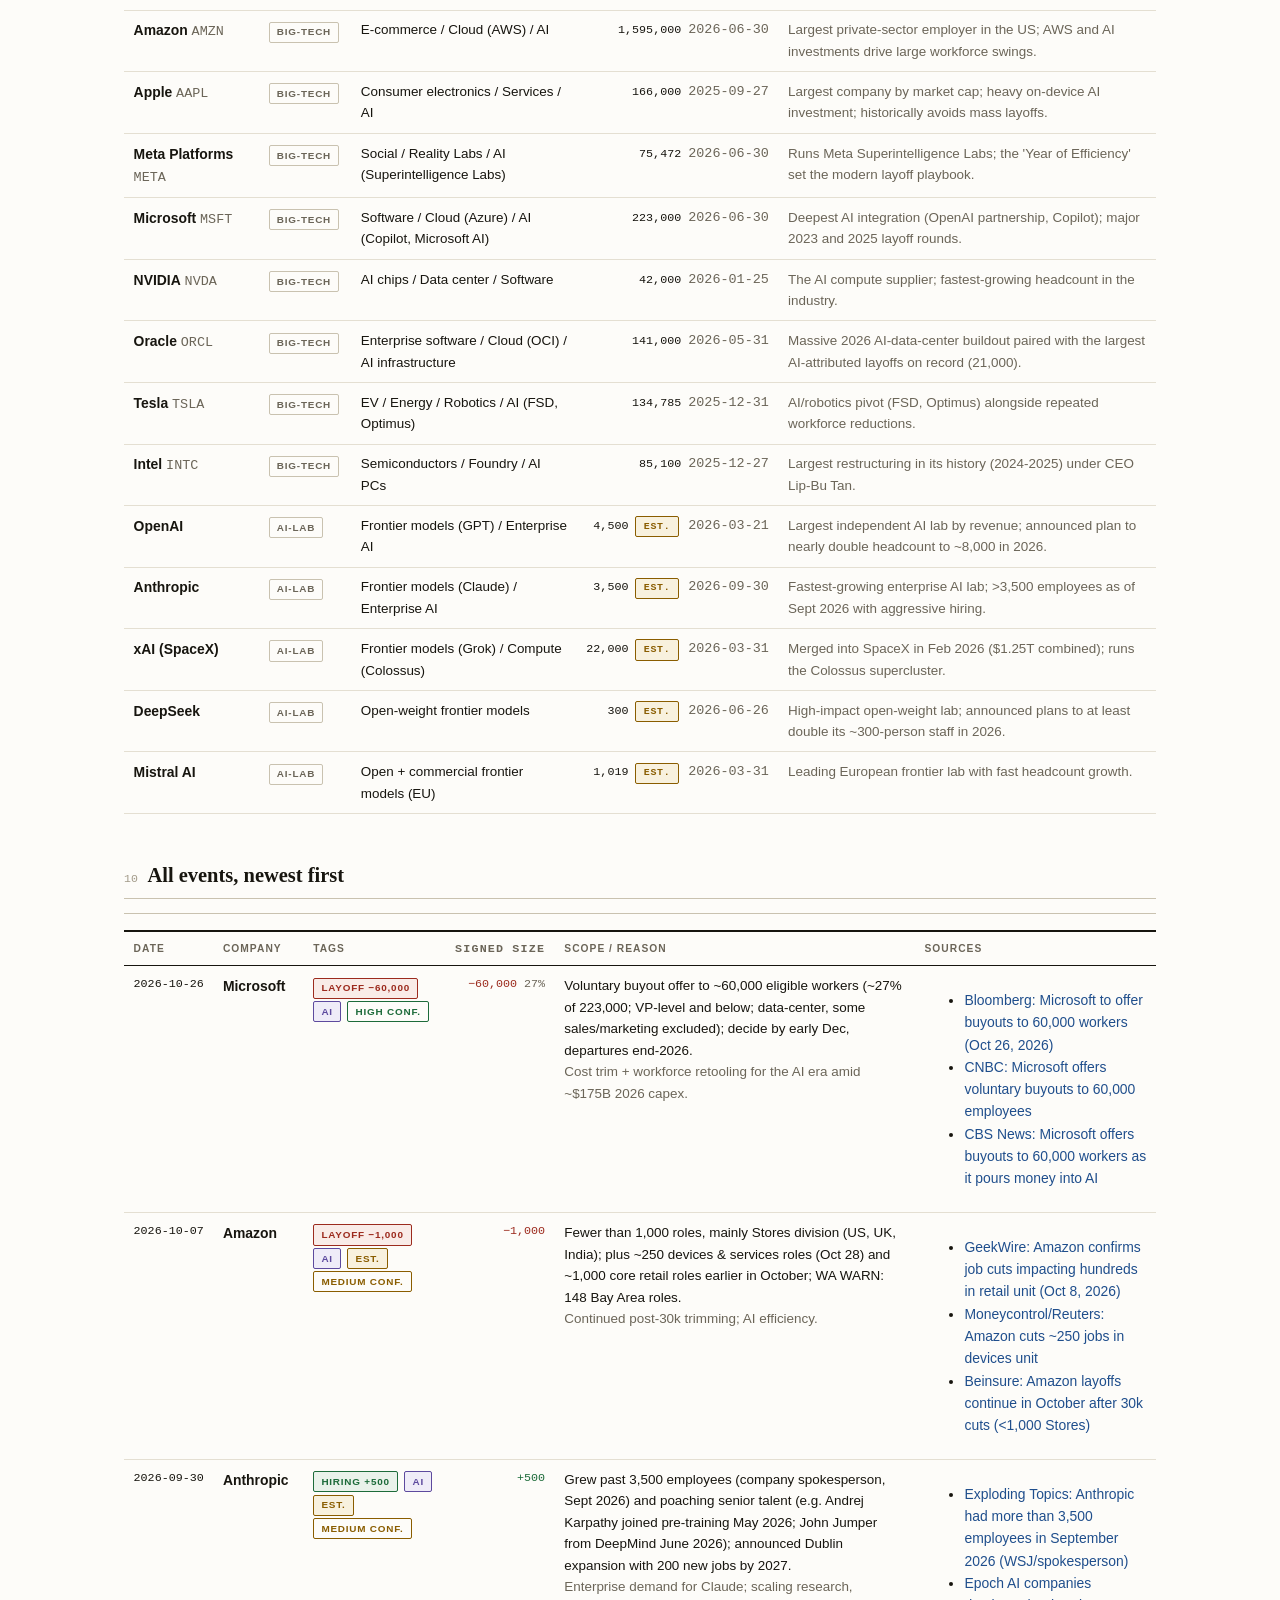
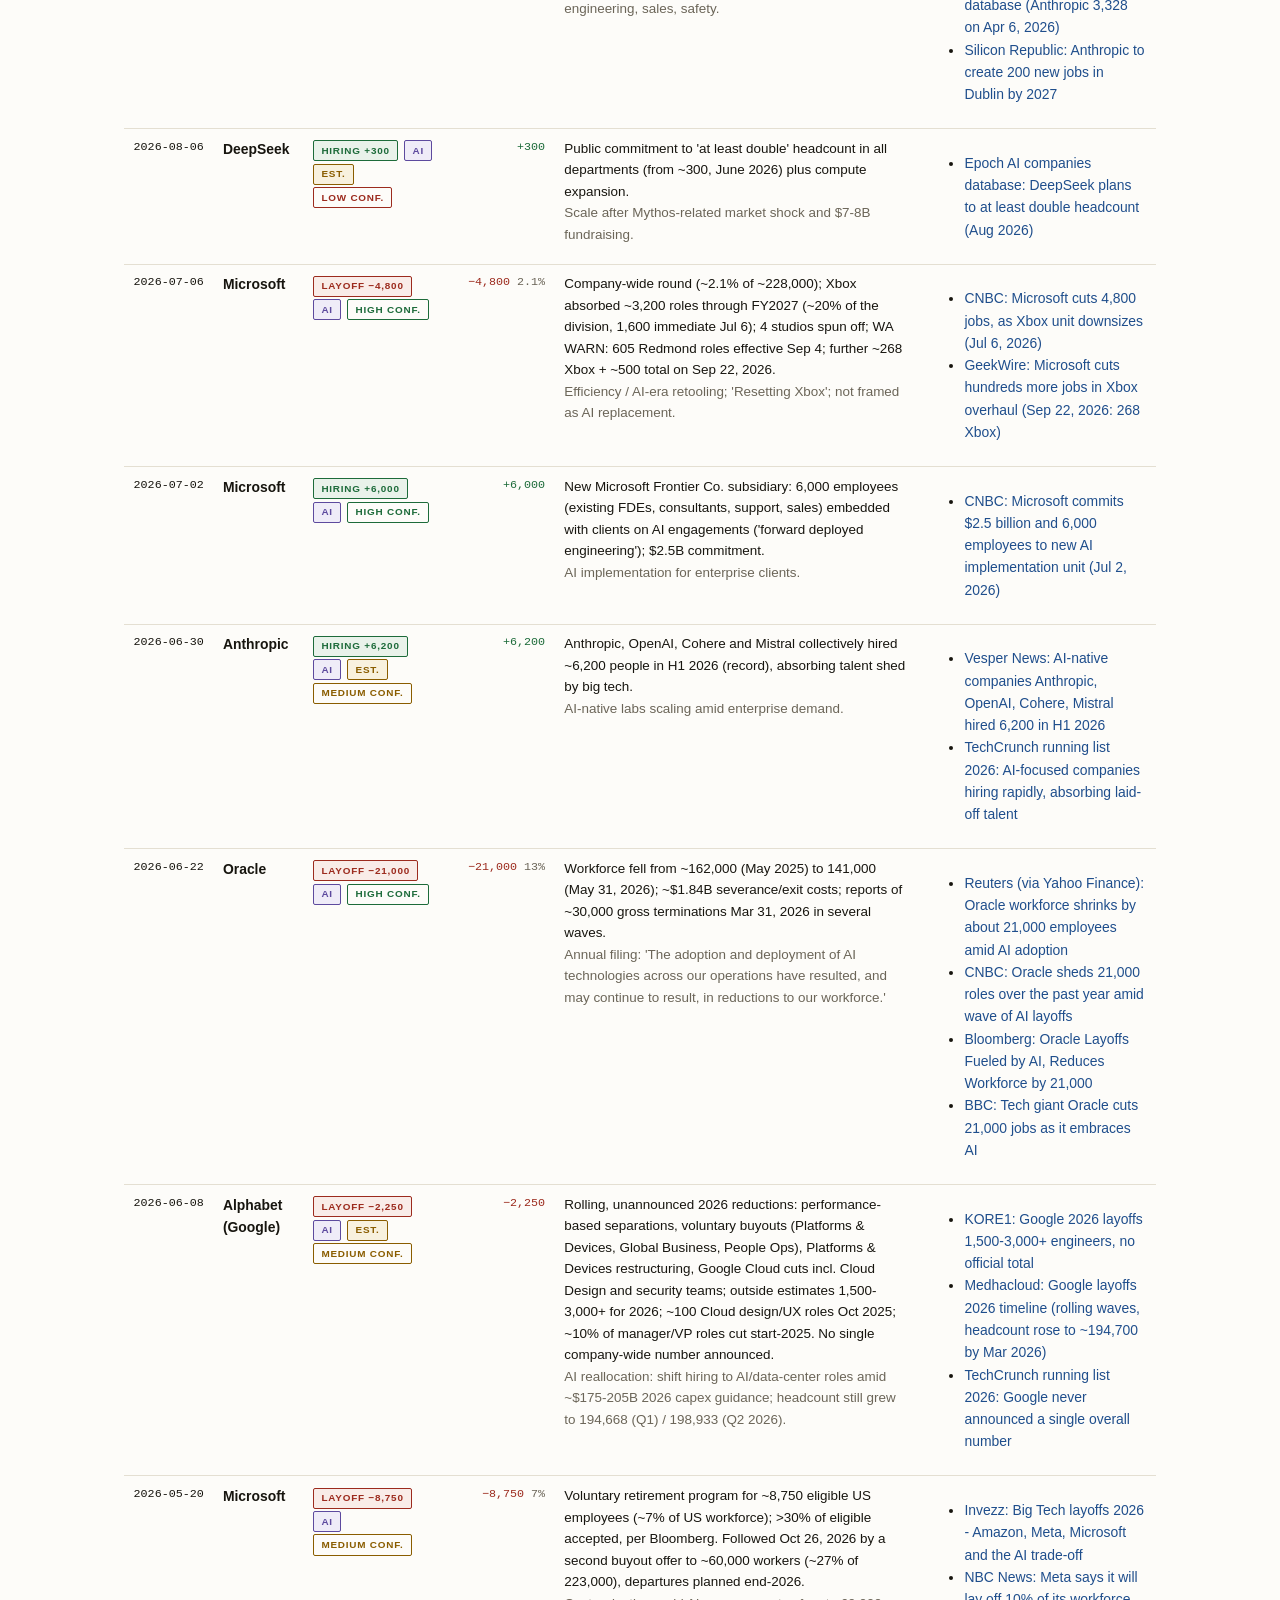
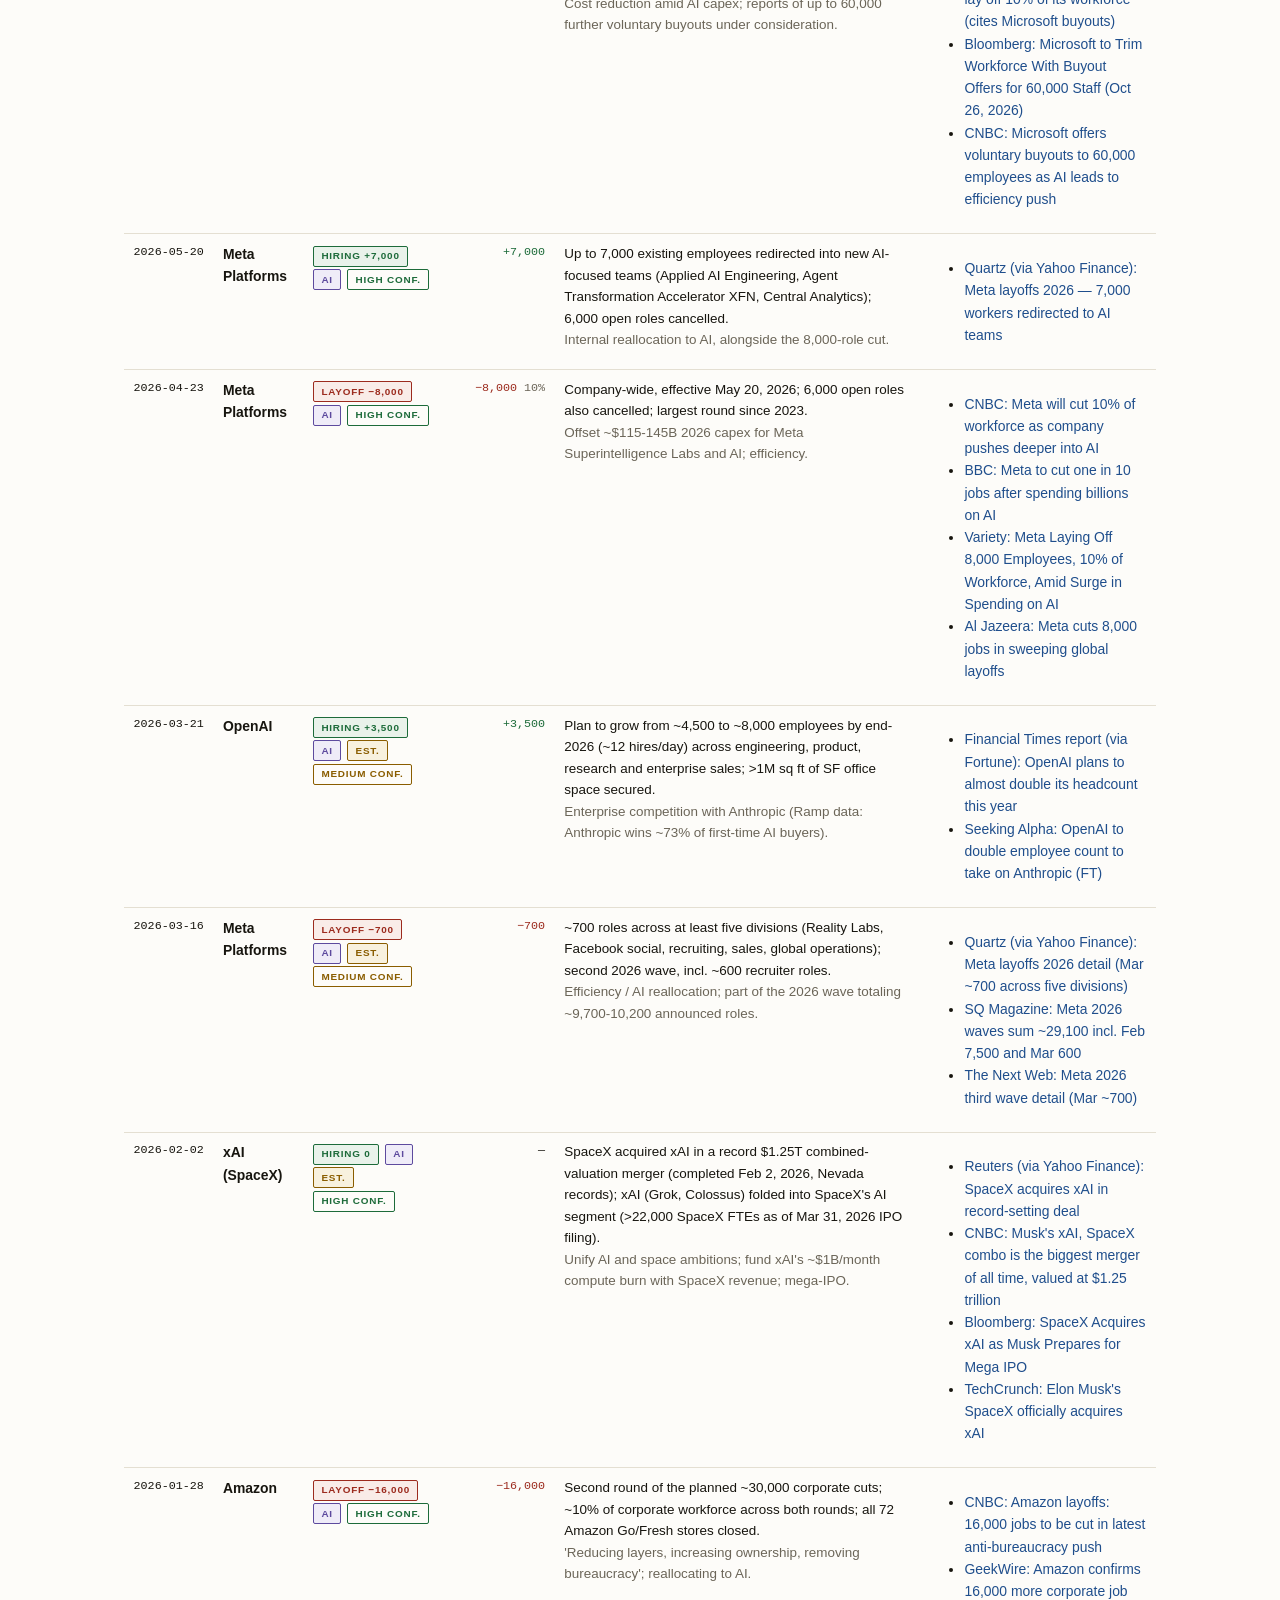
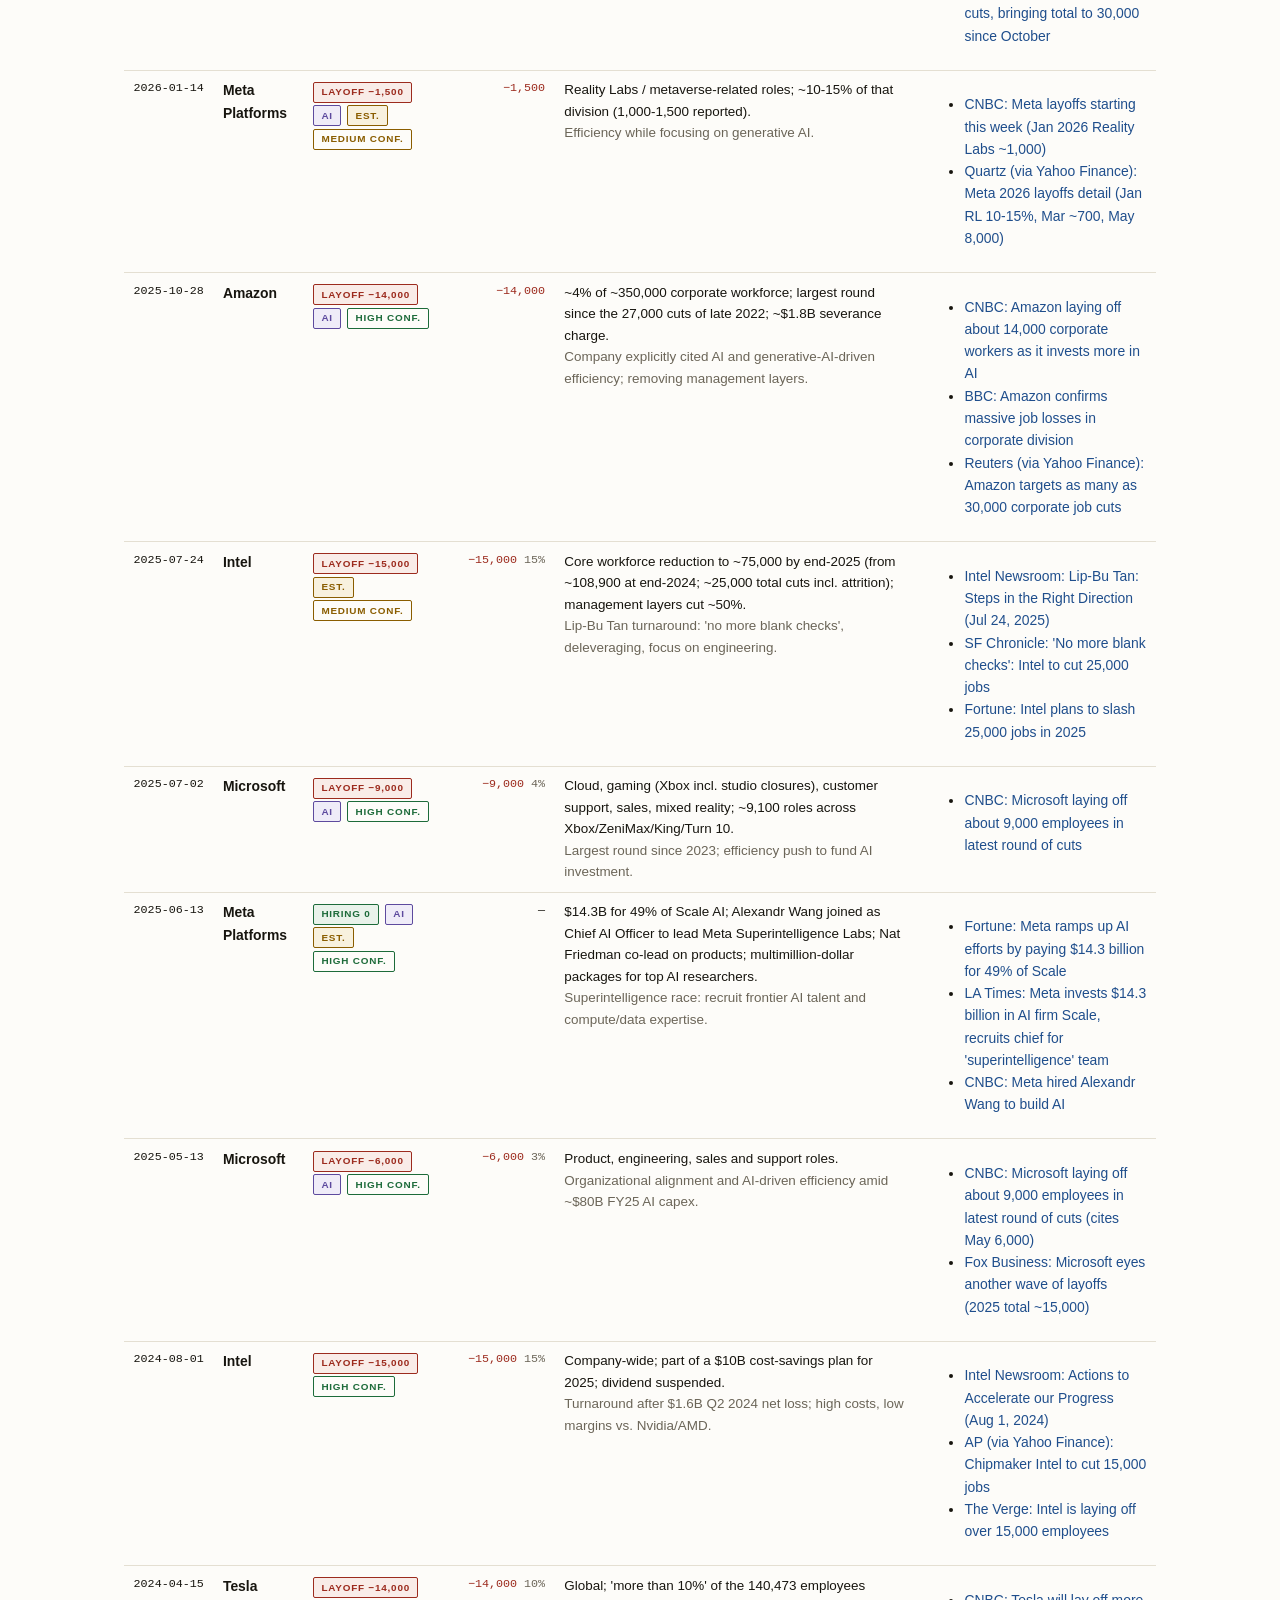
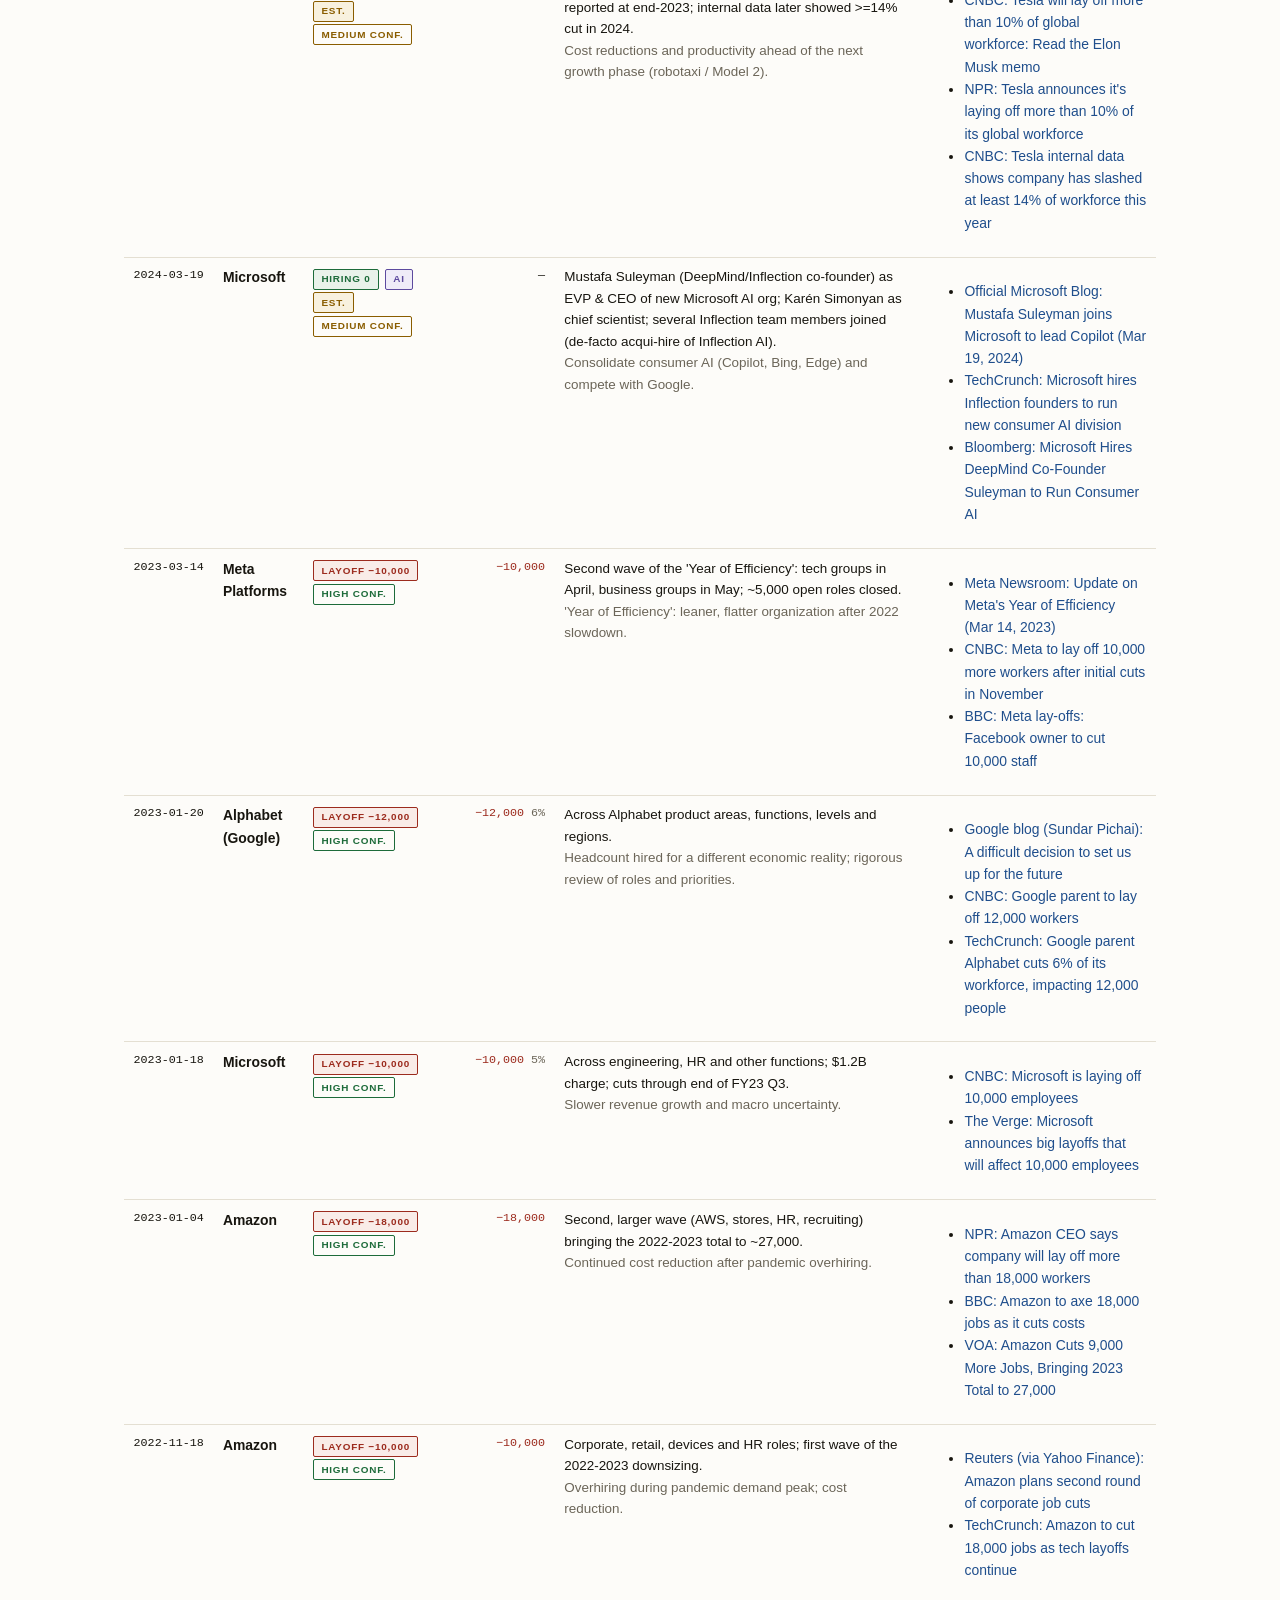
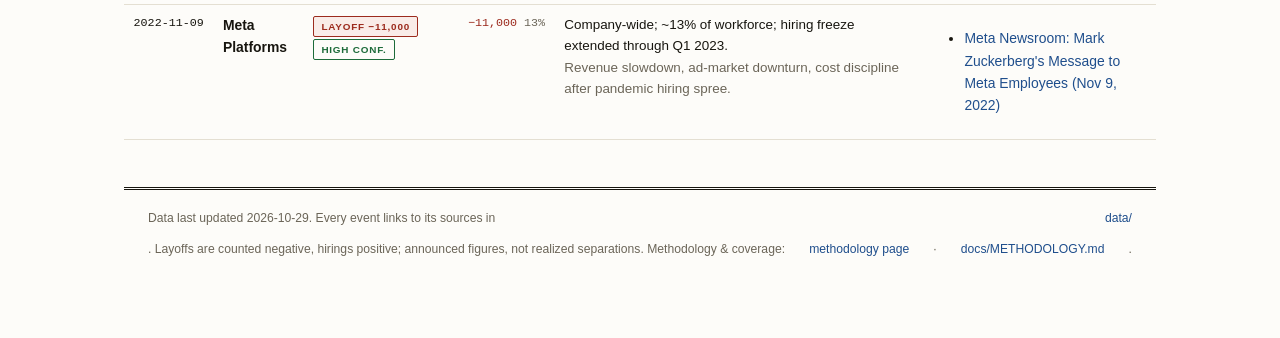
==== commit b87a2ace: "Add AI-labs section to WorkforceBench (latest estimate + announced hiring plans per lab) with explan" ====
--- a/index.html
+++ b/index.html
@@ -5,7 +5,7 @@
 <meta name="viewport" content="width=device-width, initial-scale=1">
 <title>WorkforceBench — AI Workforce Tracker</title>
 <meta name="description" content="WorkforceBench: how the workforce of the main tech companies and AI labs is moving — layoffs negative, hirings positive, plus reported headcount over time.">
-<link rel="stylesheet" href="assets/css/style.css?v=27">
+<link rel="stylesheet" href="assets/css/style.css?v=28">
 </head>
 <body>
 <main>
@@ -49,24 +49,33 @@
     <p class="cap">Signed year-over-year change in reported headcount per company (latest two fiscal year-ends). Negative = smaller workforce than a year earlier. Mixes hiring, layoffs, attrition and M&amp;A — that's why events (04) matter too.</p>
   </div>
 
-  <h2><span class="no">04</span>Announced events timeline</h2>
+  <h2><span class="no">04</span>AI labs — latest estimate and announced plans</h2>
+  <div class="panel" style="overflow-x:auto">
+    <table class="data">
+      <thead><tr><th>Lab</th><th class="num">Latest headcount (est.)</th><th class="num">As of</th><th class="num">Announced hiring plans</th><th>Note</th></tr></thead>
+      <tbody id="labs-body"></tbody>
+    </table>
+    <p class="cap">Private AI labs don't file with the SEC, so they have no headcount time series — these are single dated media estimates (dashed markers in the Headcount view of 01) and announced hiring plans from the event log. That's why the line charts in 01 cover the 9 public companies only.</p>
+  </div>
+
+  <h2><span class="no">05</span>Announced events timeline</h2>
   <div class="panel">
     <div id="events-scatter"></div>
     <div class="legend"><span class="l-red">layoff (bubble size = roles)</span><span class="l-green">hiring plan</span></div>
     <p class="cap">Every announced layoff/hiring event since 2022, one bubble per event. Announcements only — small unannounced cuts are not visible here.</p>
   </div>
 
-  <h2><span class="no">05</span>Net announced flow by quarter</h2>
+  <h2><span class="no">06</span>Net announced flow by quarter</h2>
   <div class="panel">
     <div id="netflow-chart"></div>
     <div class="legend"><span class="l-red">layoffs (negative)</span><span class="l-green">hirings (positive)</span><span class="l-line">zero line</span></div>
     <p class="cap">Announced roles per quarter across the 14 tracked companies.</p>
   </div>
 
-  <h2><span class="no">06</span>Largest layoff announcements (negative)</h2>
+  <h2><span class="no">07</span>Largest layoff announcements (negative)</h2>
   <div class="panel"><div id="top-layoffs"></div></div>
 
-  <h2><span class="no">07</span>How robust is this tracker?</h2>
+  <h2><span class="no">08</span>How robust is this tracker?</h2>
   <div class="panel">
     <div class="tiers" id="tiers"></div>
     <p class="small muted">Every event carries a <strong>confidence tier</strong>: <strong>high</strong> = company-stated (newsroom, CEO memo, SEC filing) ·
@@ -75,7 +84,7 @@
       Full notes, coverage check vs external trackers, and known limits: <a href="methodology.html">methodology &amp; coverage page</a> · <a href="https://github.com/amayuelas/ai-workforce/blob/main/docs/METHODOLOGY.md">docs/METHODOLOGY.md</a>.</p>
   </div>
 
-  <h2><span class="no">08</span>Tracked companies</h2>
+  <h2><span class="no">09</span>Tracked companies</h2>
   <div class="panel" style="overflow-x:auto">
     <table class="data">
       <thead><tr><th>Company</th><th>Type</th><th>Segment</th><th class="num">Latest headcount</th><th>Why tracked</th></tr></thead>
@@ -83,7 +92,7 @@
     </table>
   </div>
 
-  <h2><span class="no">09</span>All events, newest first</h2>
+  <h2><span class="no">10</span>All events, newest first</h2>
   <div class="panel" style="overflow-x:auto">
     <table class="data">
       <thead><tr><th>Date</th><th>Company</th><th>Tags</th><th class="num">Signed size</th><th>Scope / reason</th><th>Sources</th></tr></thead>
@@ -92,7 +101,7 @@
   </div>
 </main>
 
-<script src="assets/js/app.js?v=27"></script>
+<script src="assets/js/app.js?v=28"></script>
 <script>
 AIW.loadAll().then(function (d) {
   document.body.insertAdjacentHTML("afterbegin", AIW.header("WorkforceBench"));
@@ -207,6 +216,26 @@
     return '<div class="tier"><div class="t-name">' + t.name + '</div><div class="t-desc">' + t.desc + '</div><div class="t-num">' + t.n + "</div></div>";
   }).join("");
 
+  var labs = d.companies.filter(function (c) { return c.type === "ai-lab"; });
+  var latest = {};
+  d.headcount.forEach(function (s2) { if (!latest[s2.company] || s2.as_of > latest[s2.company].as_of) latest[s2.company] = s2; });
+  var plans = {};
+  d.events.forEach(function (e) {
+    if (e.type === "hiring" && e.size && labs.some(function (l) { return l.id === e.company; })) {
+      plans[e.company] = (plans[e.company] || 0) + e.size;
+    }
+  });
+  /* the AI-labs H1 +6,200 event is logged under anthropic but covers 4 labs — shown on that row */
+  document.getElementById("labs-body").innerHTML = labs.map(function (c) {
+    var hc = latest[c.id];
+    var note = c.id === "xai" ? "Merged into SpaceX (Feb 2026); figure = SpaceX total FTEs" :
+               c.id === "anthropic" ? "Also logged: Anthropic+OpenAI+Cohere+Mistral hired ~6,200 in H1 2026 (see 10)" : "";
+    return "<tr><td><strong>" + AIW.esc(c.name) + "</strong></td>" +
+      '<td class="num">' + (hc ? AIW.fmt(hc.employees) + ' <span class="badge est">est.</span>' : "—") + "</td>" +
+      '<td class="num small">' + (hc ? AIW.esc(hc.as_of) : "—") + "</td>" +
+      '<td class="num pos">' + (plans[c.id] ? "+" + AIW.fmt(plans[c.id]) : "—") + "</td>" +
+      '<td class="small muted">' + note + "</td></tr>";
+  }).join("");
   AIW.companiesTable(document.getElementById("companies-body"), d.companies, d.headcount);
   AIW.eventsTable(document.getElementById("events-body"), d.companies, d.events, null);
 });
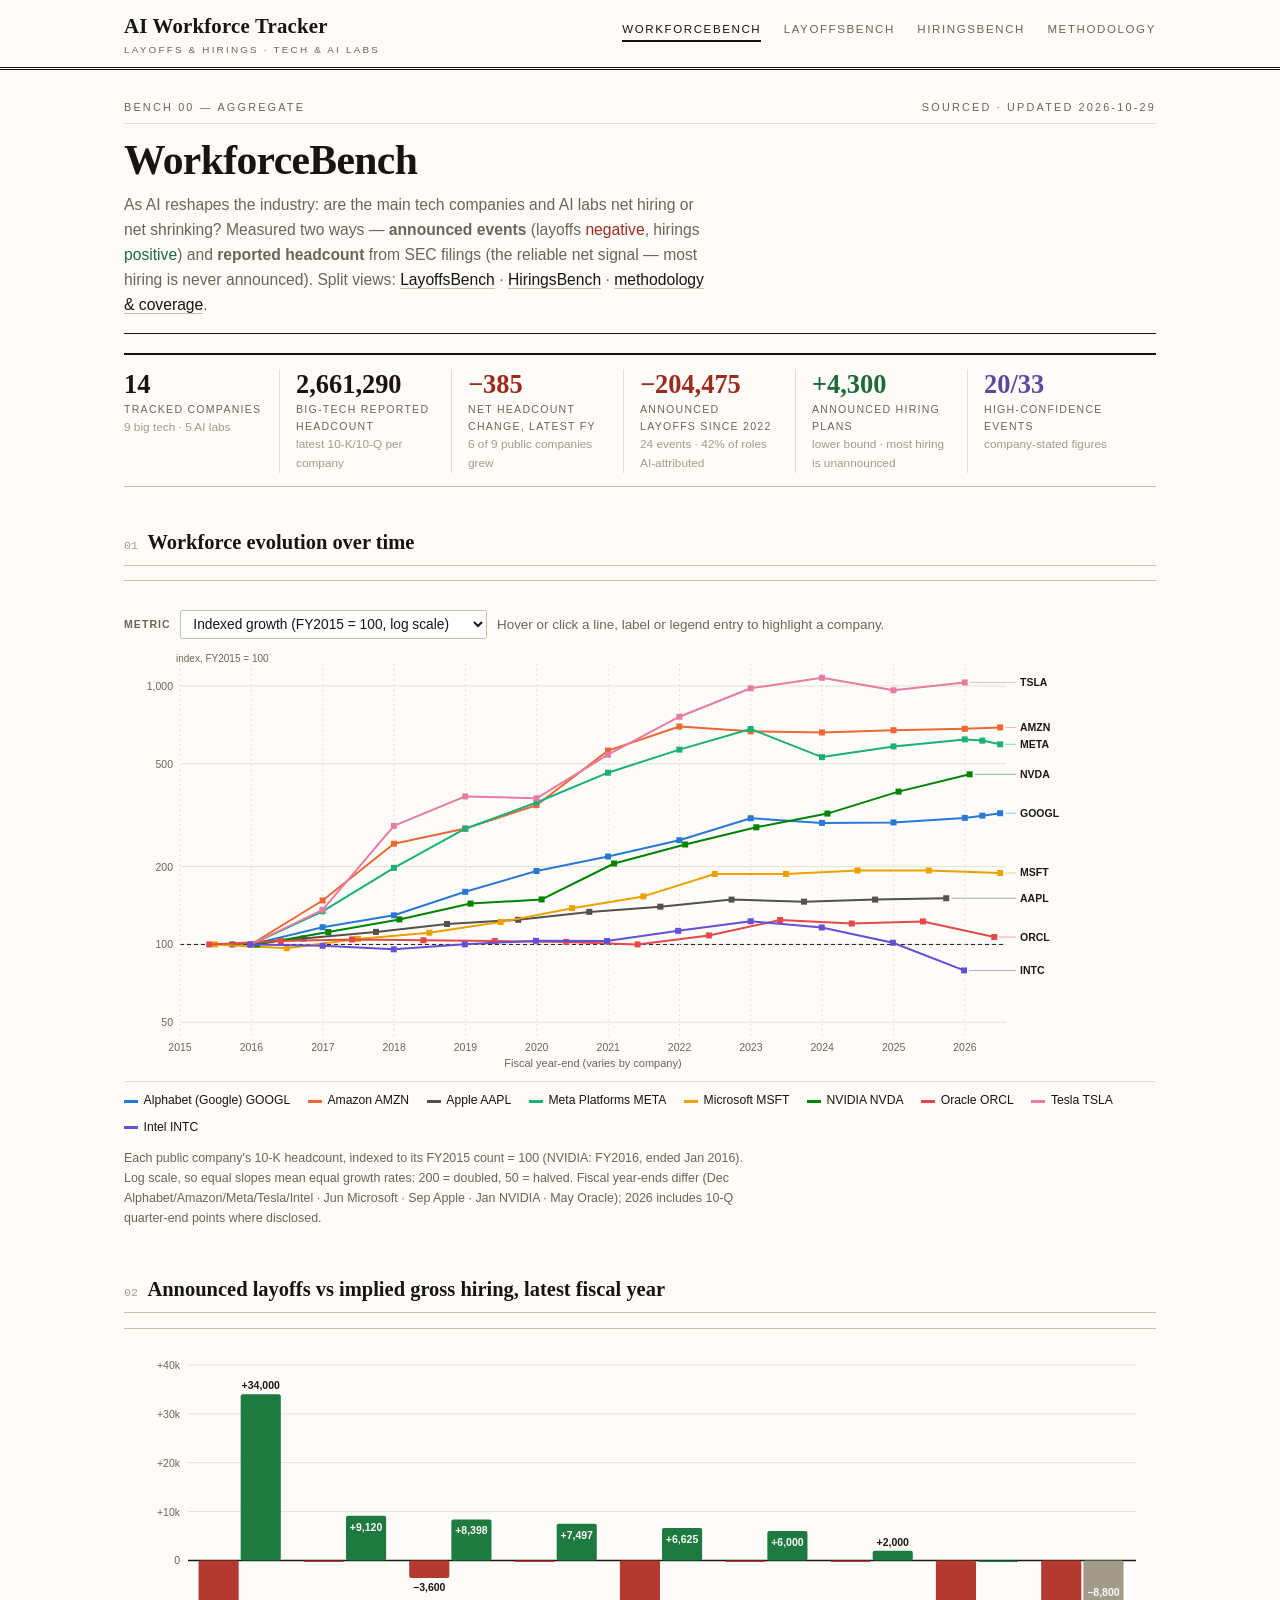
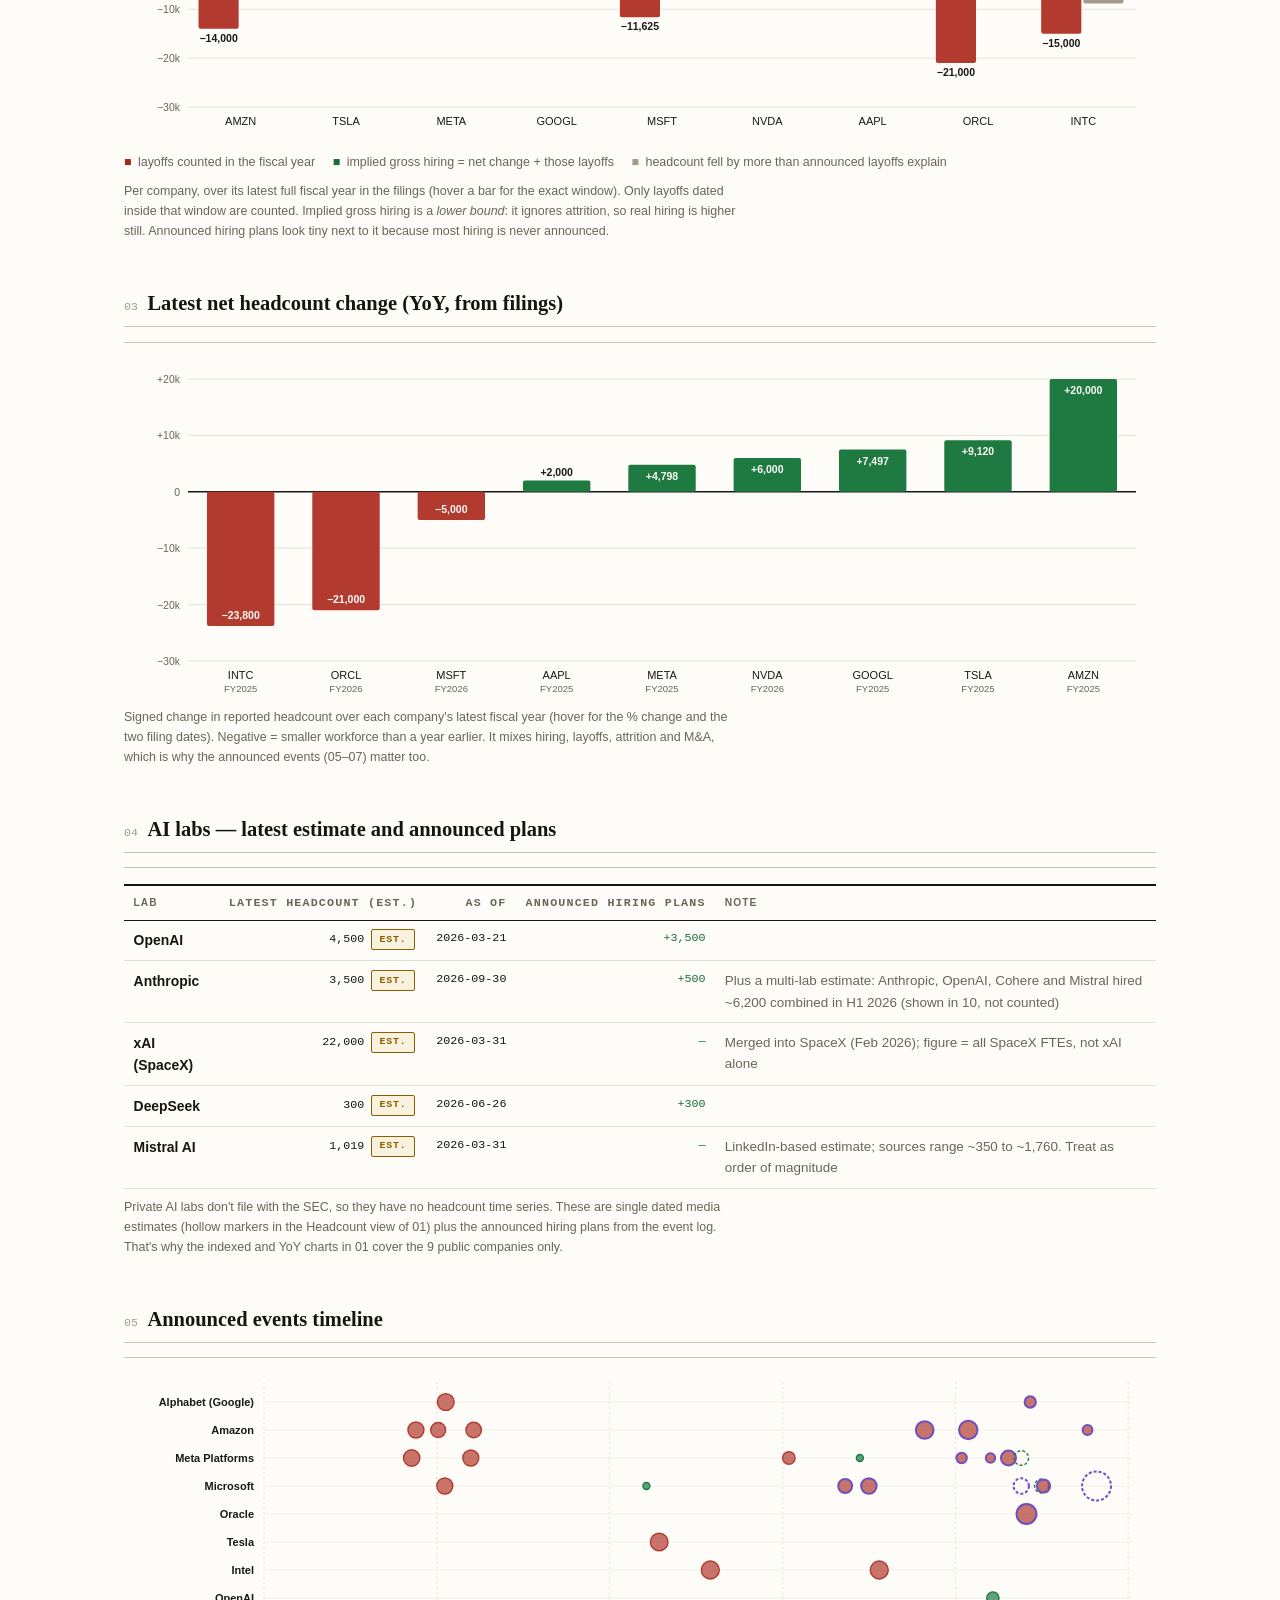
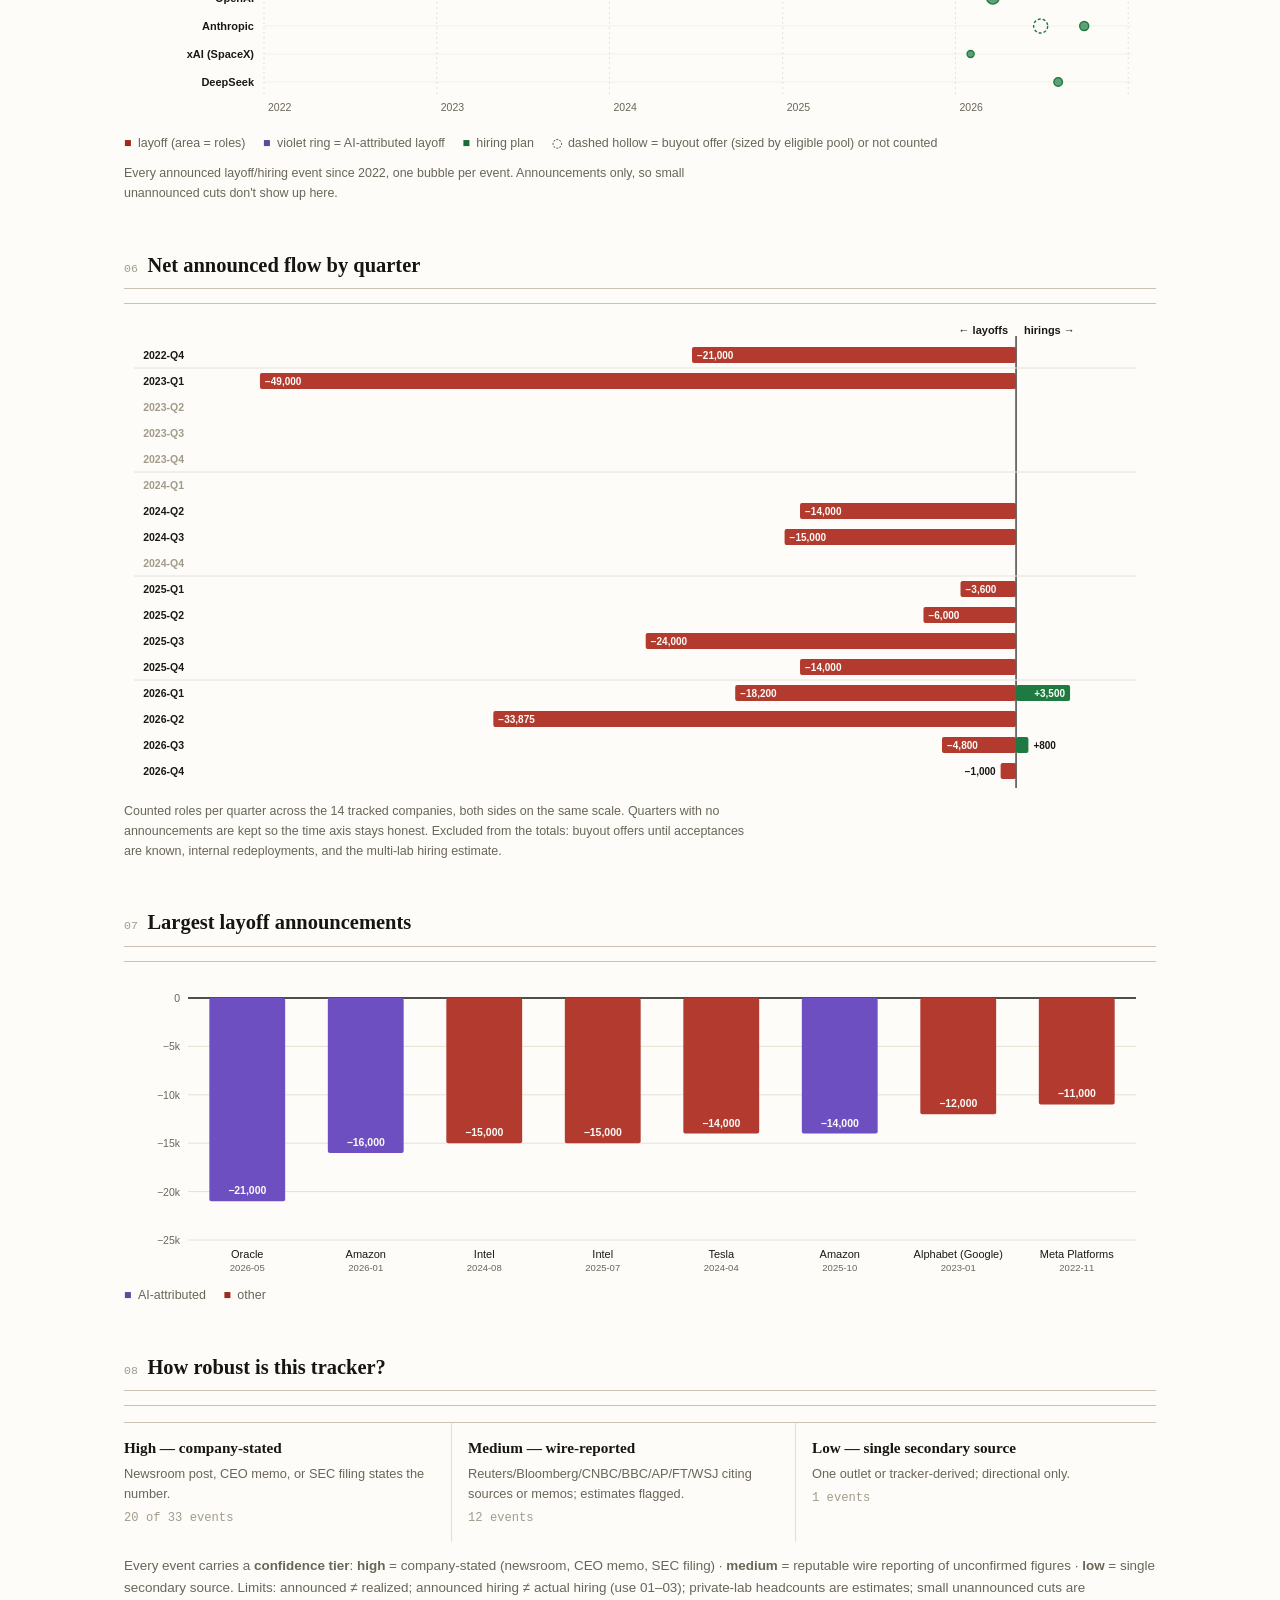
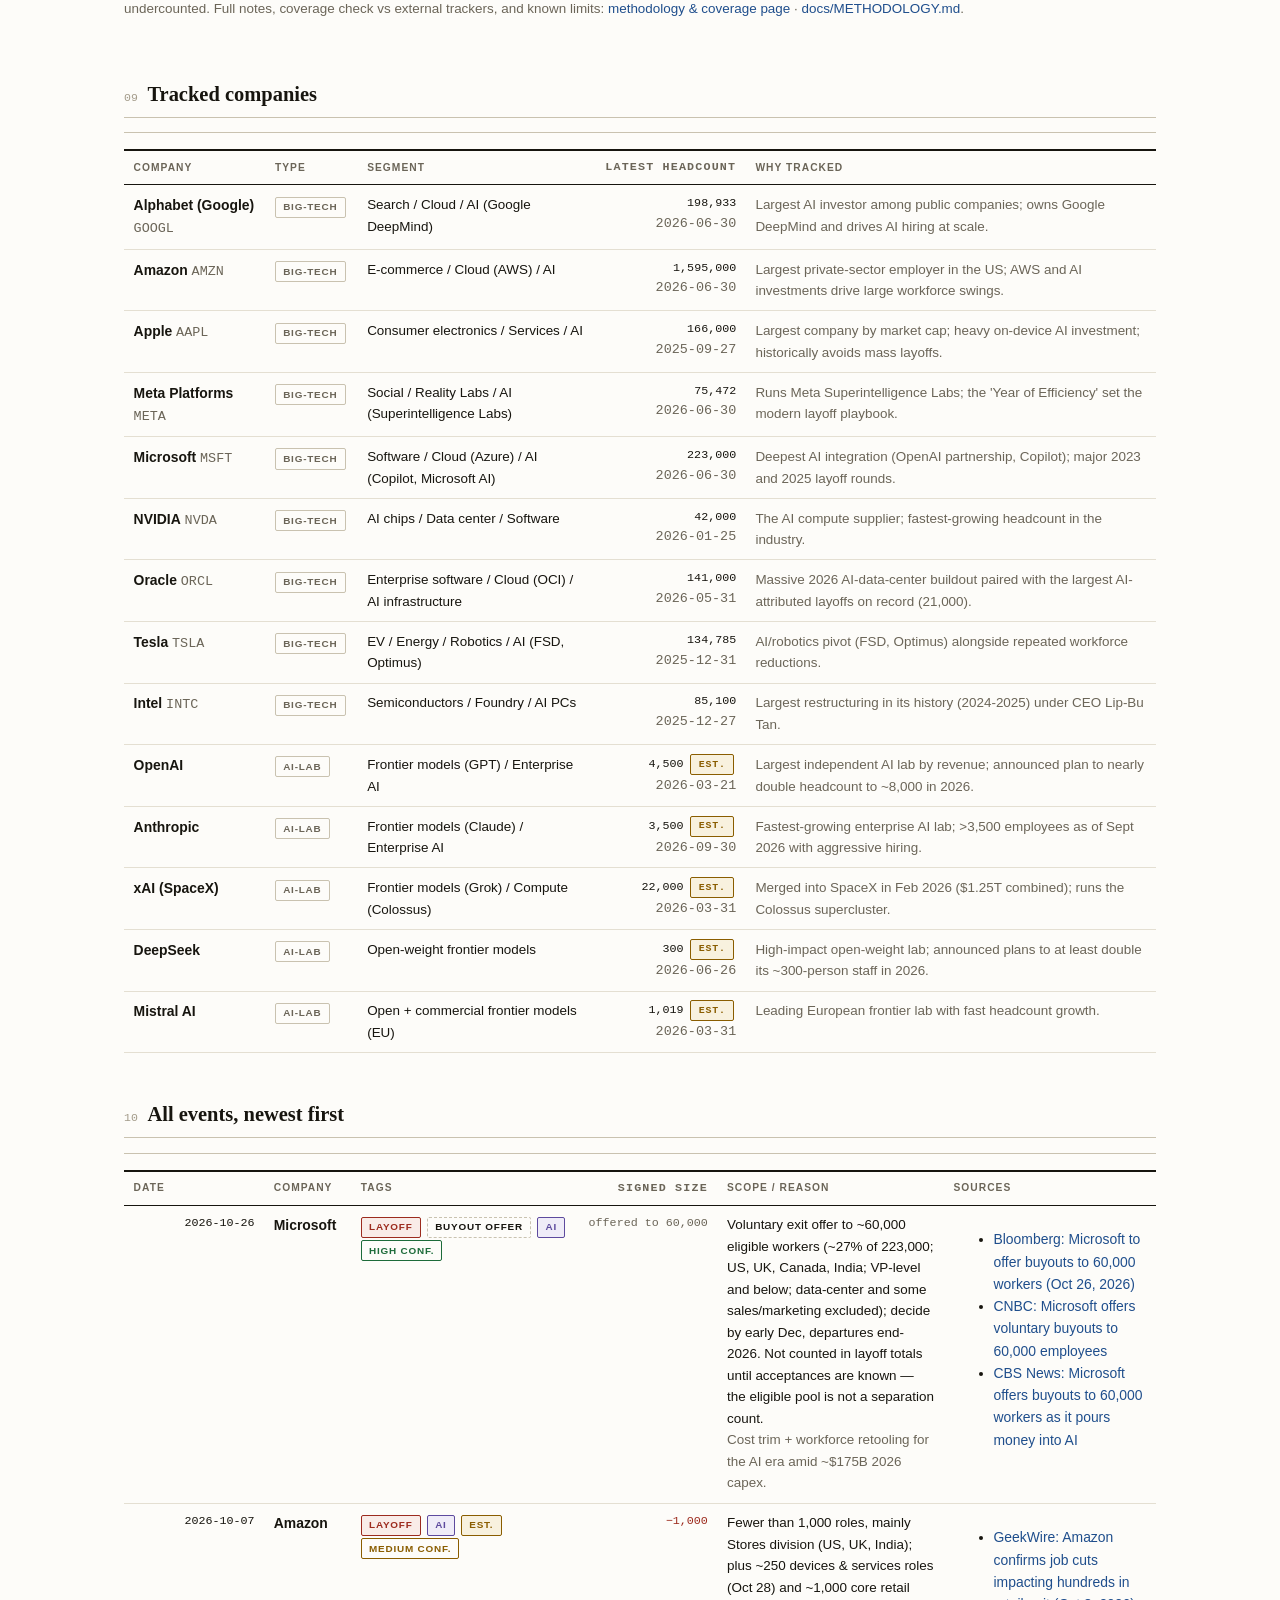
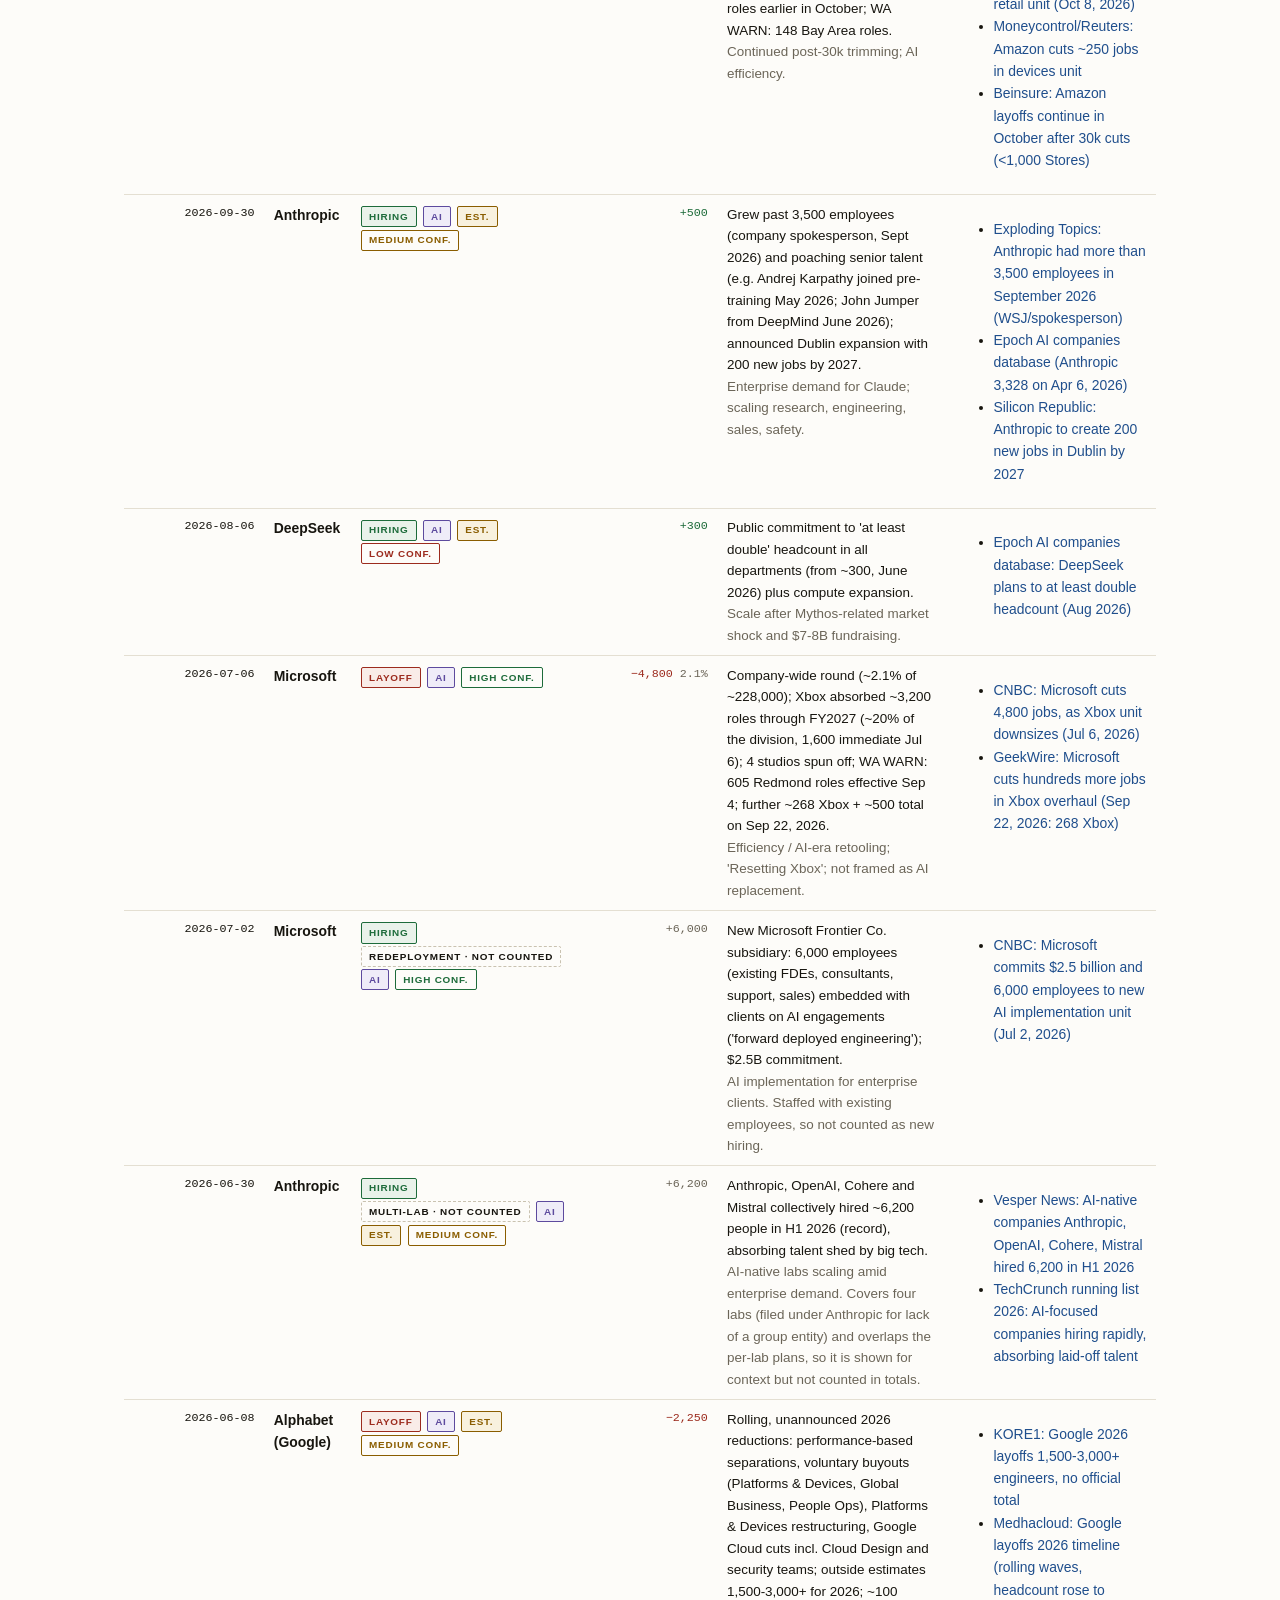
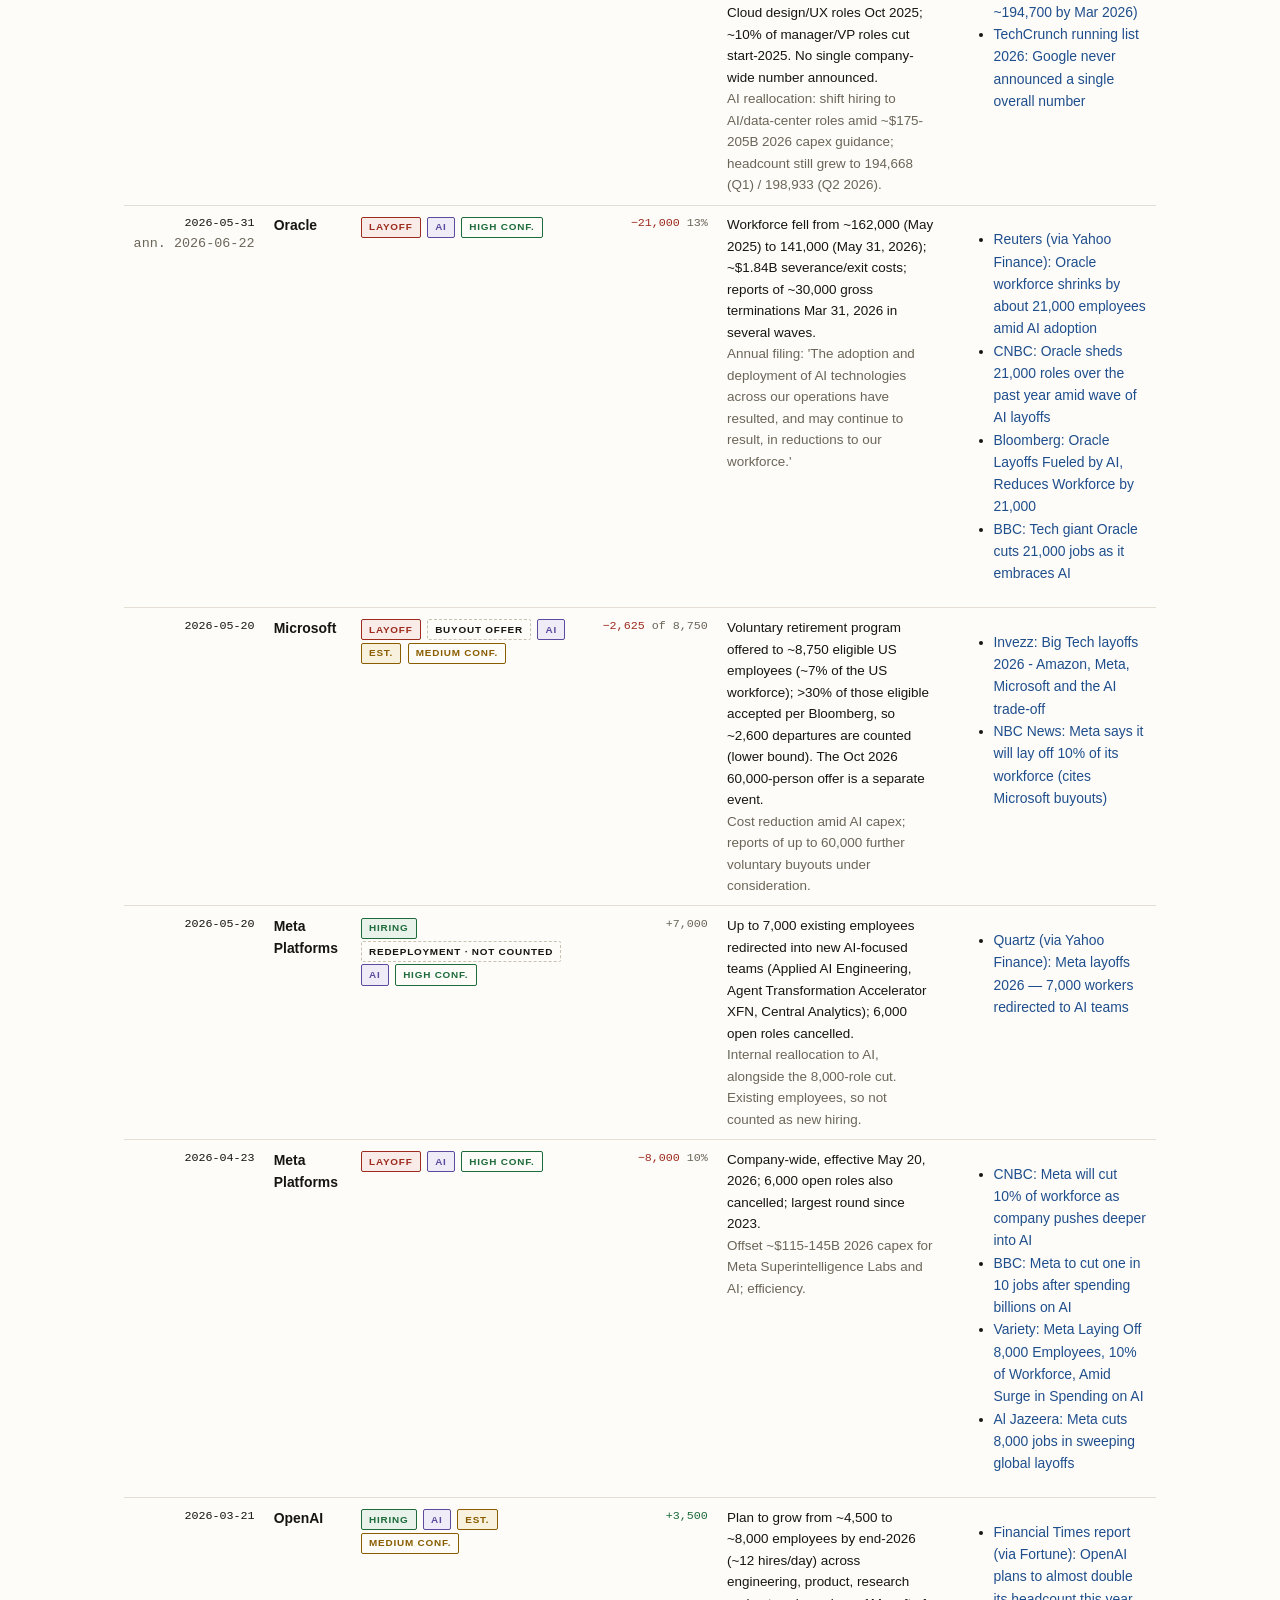
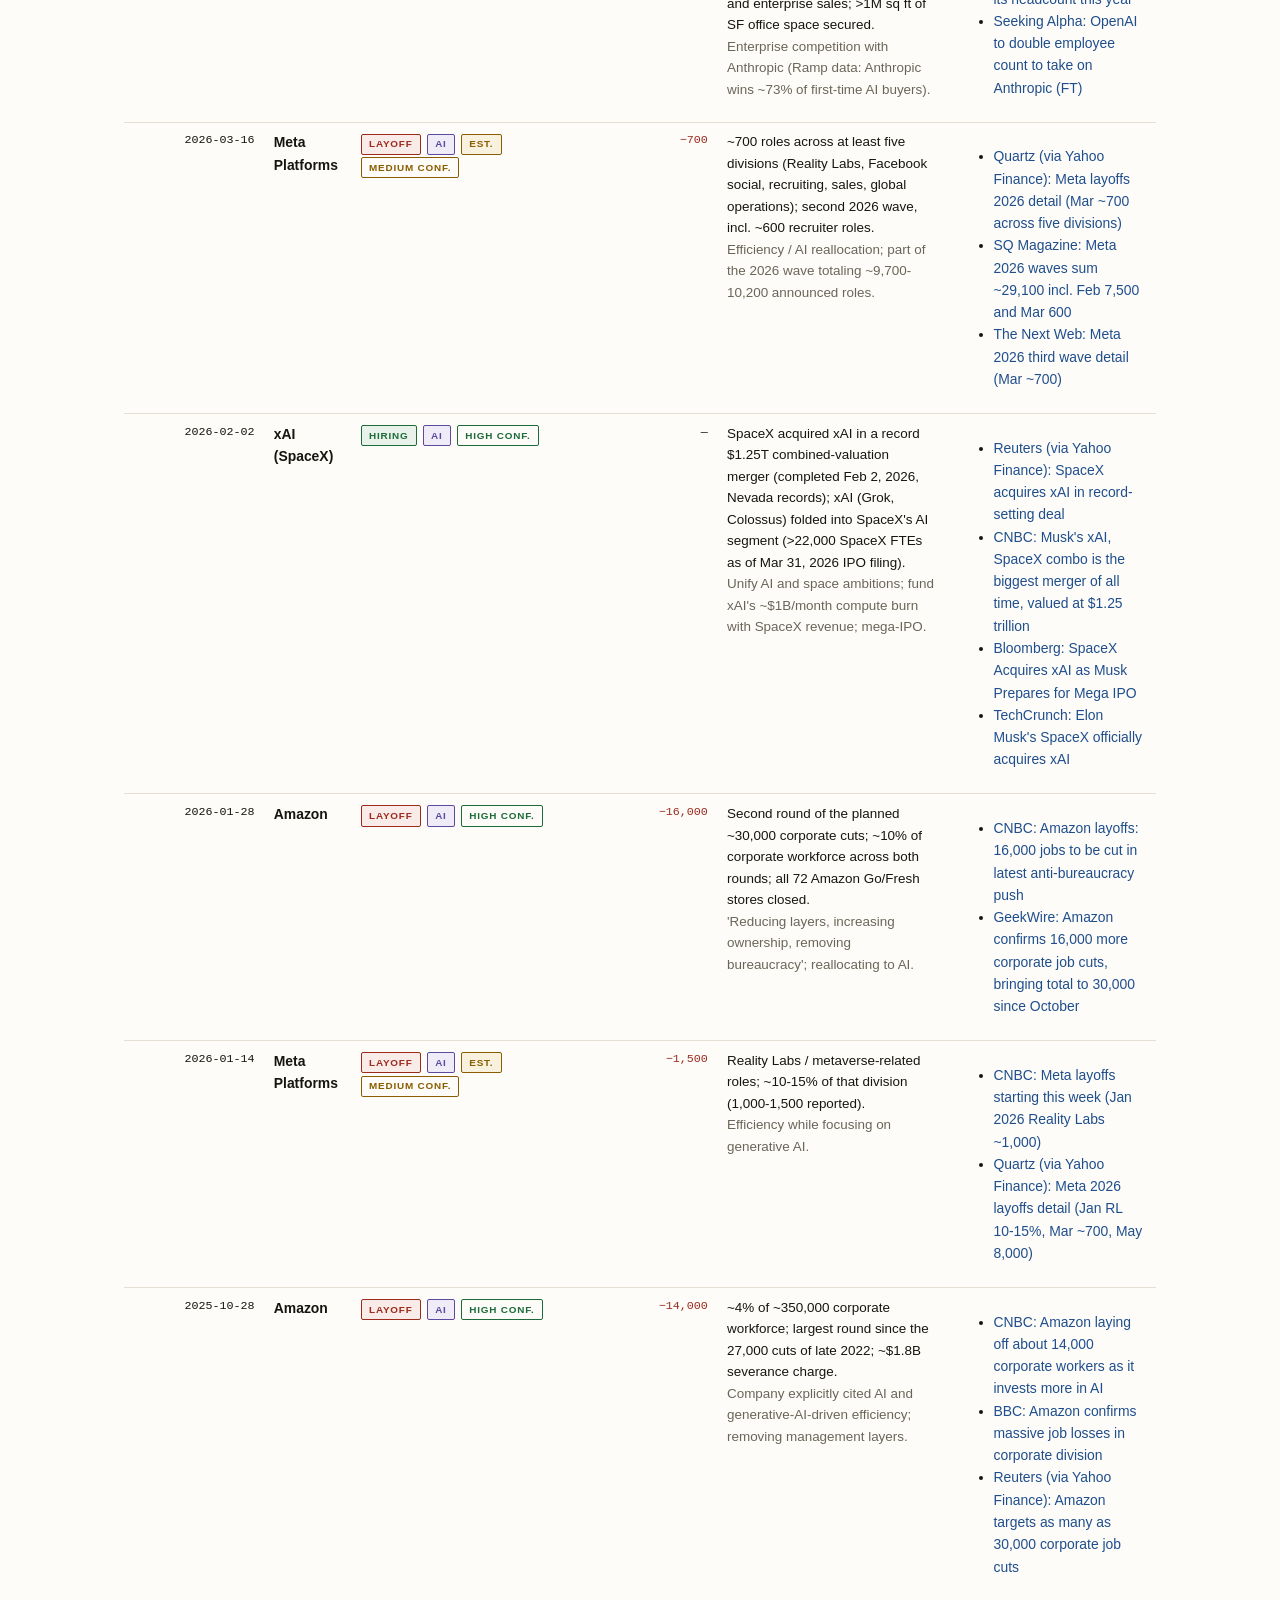
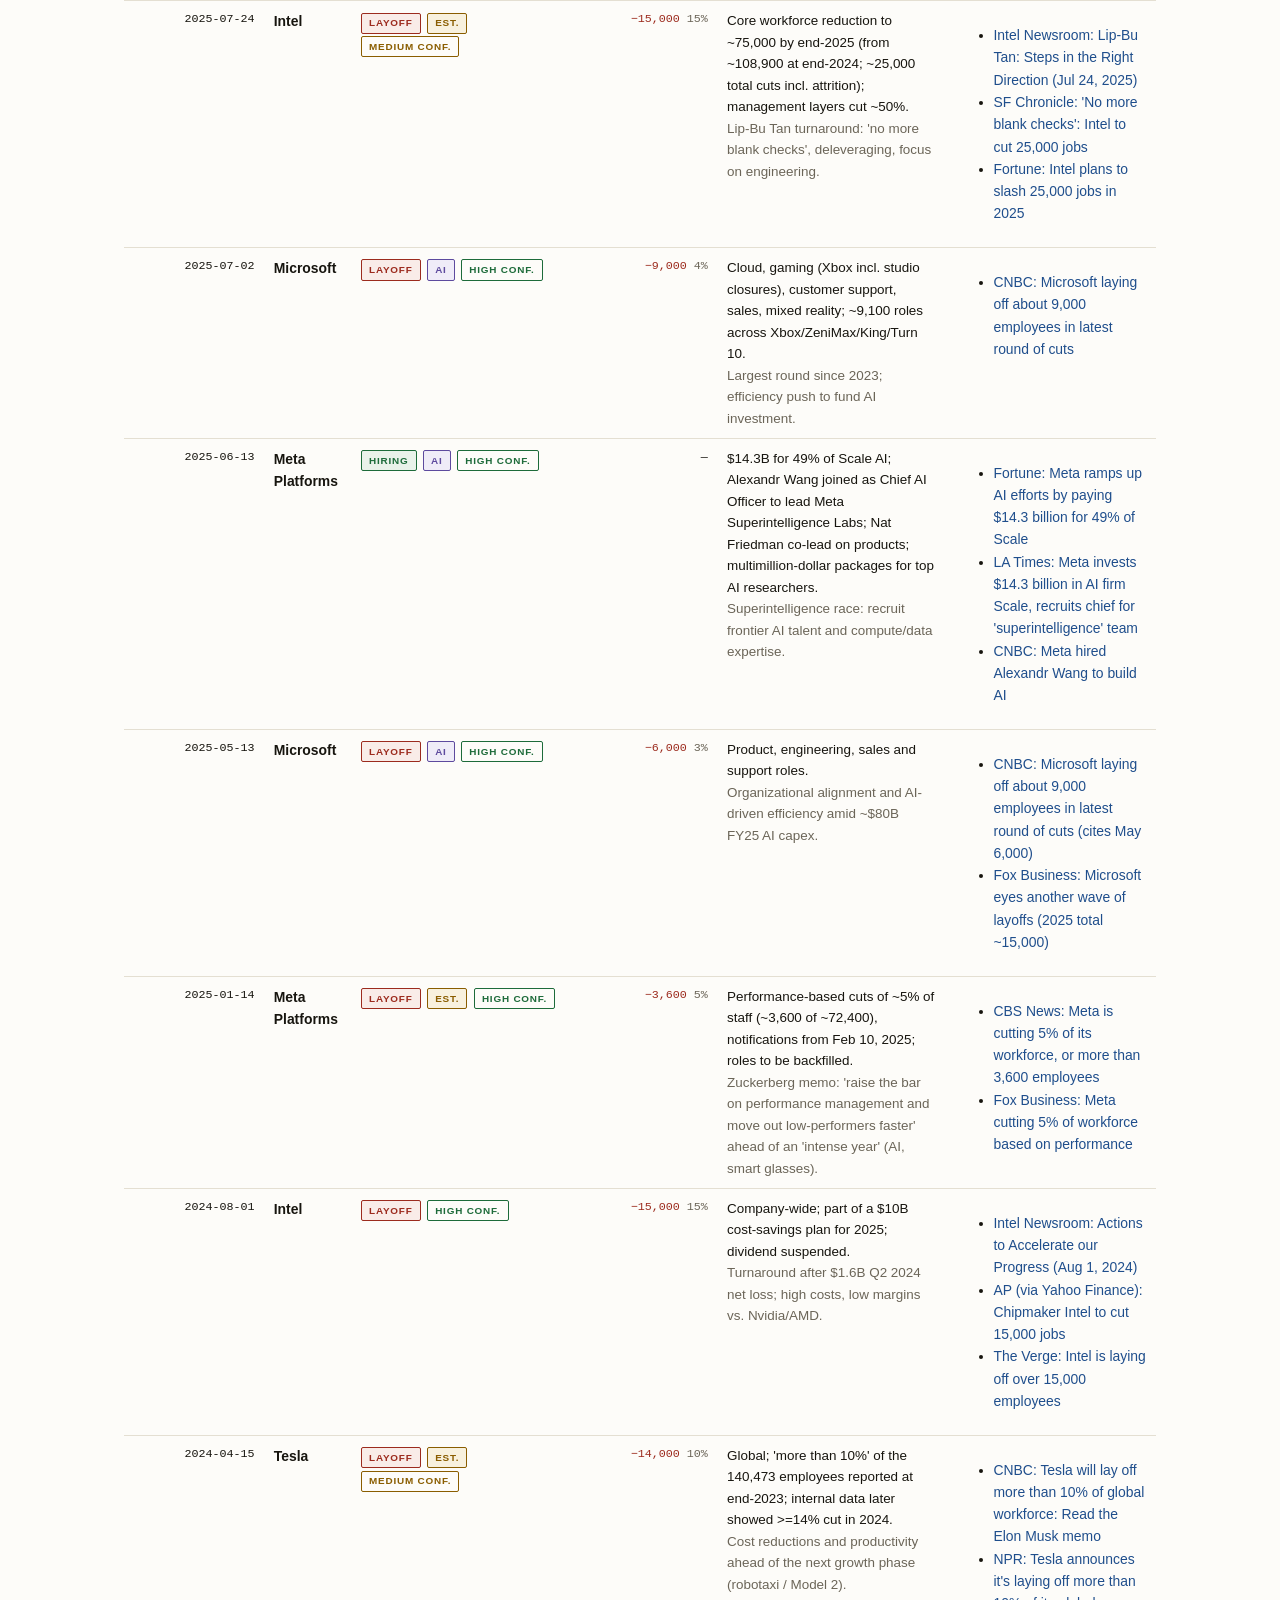
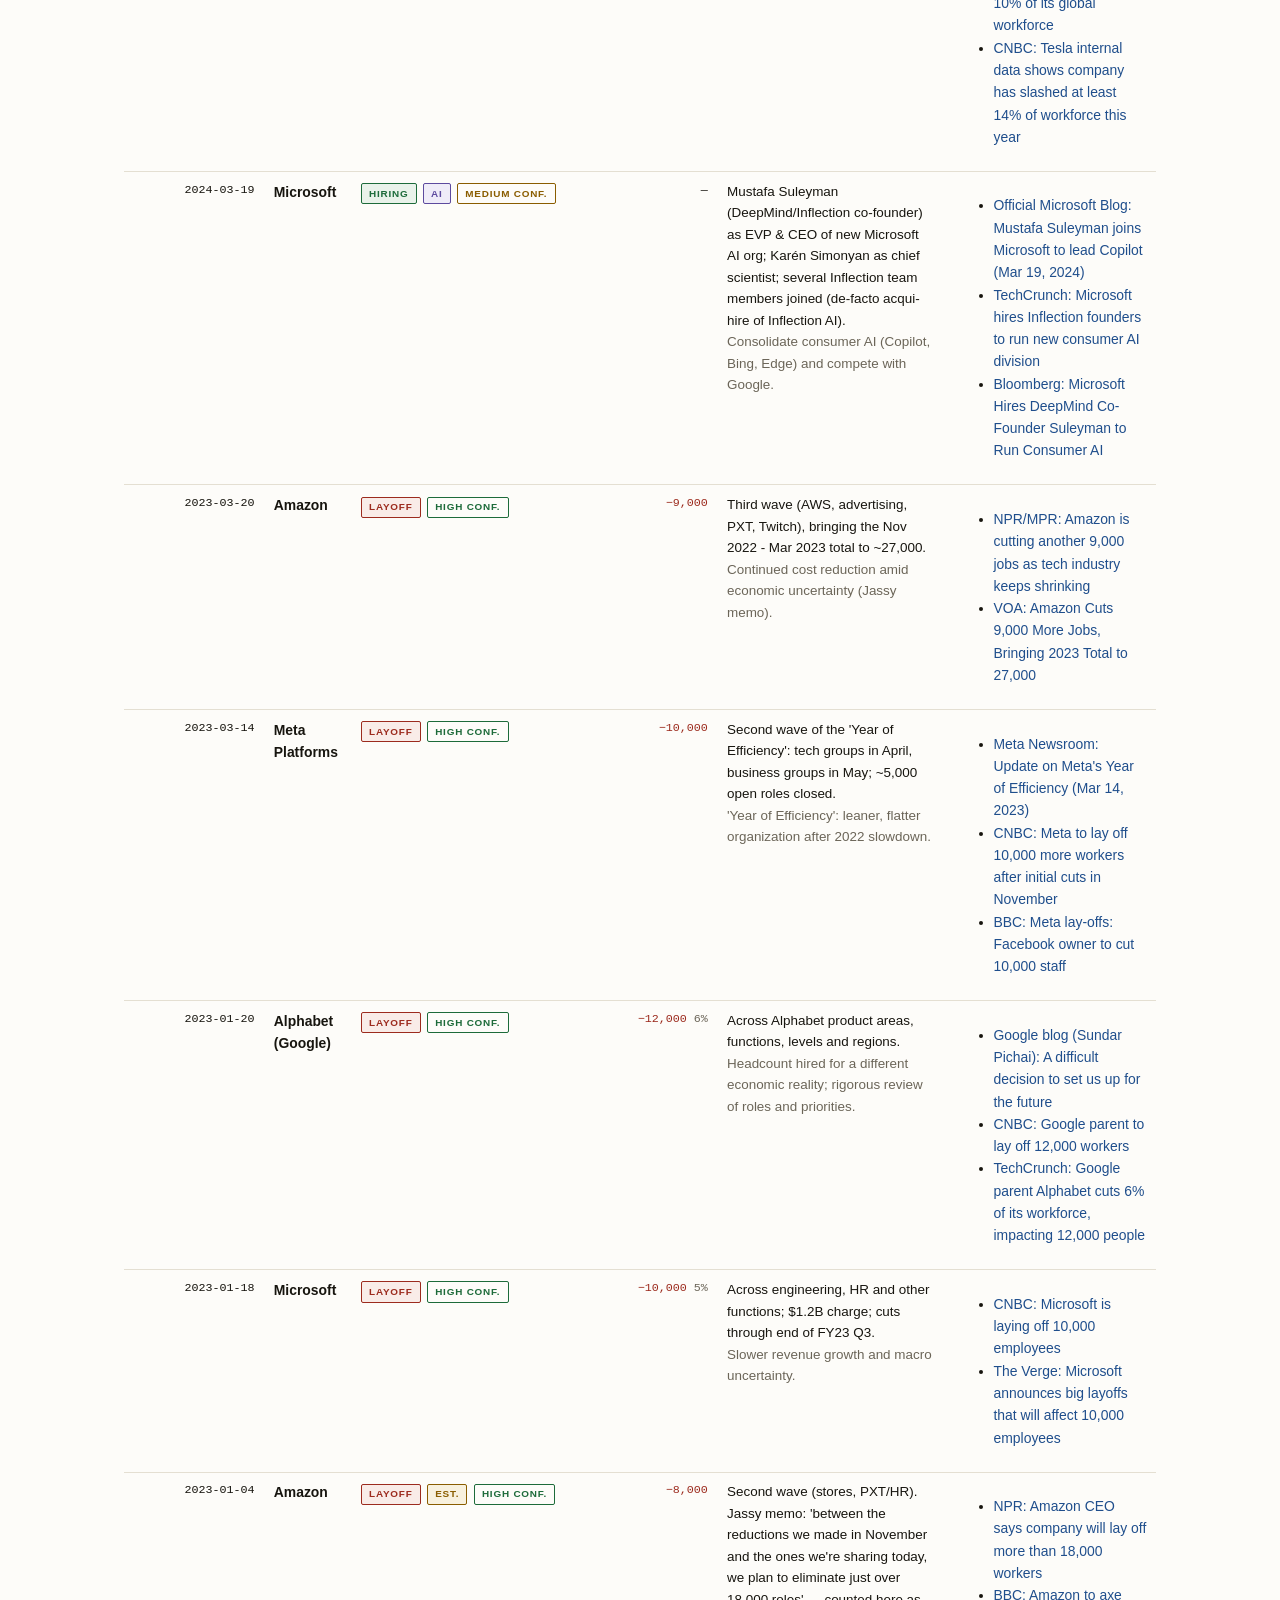
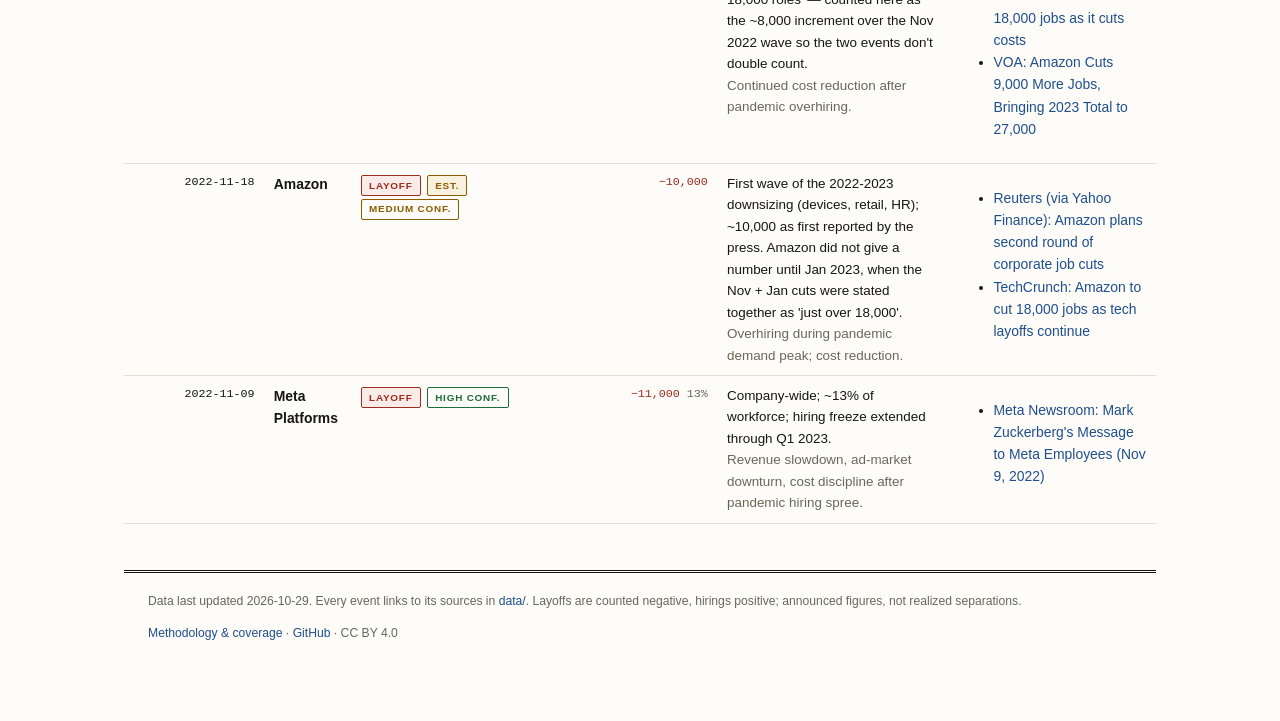
==== commit 703983ac: "Audit pass: fix data double-counts, chart windowing bugs and readability Data - Amazon: Jan 2023 "18" ====
--- a/index.html
+++ b/index.html
@@ -5,7 +5,7 @@
 <meta name="viewport" content="width=device-width, initial-scale=1">
 <title>WorkforceBench — AI Workforce Tracker</title>
 <meta name="description" content="WorkforceBench: how the workforce of the main tech companies and AI labs is moving — layoffs negative, hirings positive, plus reported headcount over time.">
-<link rel="stylesheet" href="assets/css/style.css?v=28">
+<link rel="stylesheet" href="assets/css/style.css?v=29">
 </head>
 <body>
 <main>
@@ -26,27 +26,27 @@
     <div class="filters">
       <label for="hc-mode">Metric</label>
       <select id="hc-mode">
-        <option value="indexed" selected>Indexed (first year = 100) — default</option>
-        <option value="yoy">YoY change (%)</option>
-        <option value="level">Headcount (thousands) — auto log scale</option>
+        <option value="indexed" selected>Indexed growth (FY2015 = 100, log scale)</option>
+        <option value="yoy">Year-over-year change (%)</option>
+        <option value="level">Headcount (log scale, incl. AI-lab estimates)</option>
       </select>
-      <label><input type="checkbox" id="log-toggle"> log scale (only affects Headcount mode — auto-on there; Indexed/YoY are unaffected)</label>
+      <span class="small muted">Hover or click a line, label or legend entry to highlight a company.</span>
     </div>
     <div id="headcount-lines"></div>
-    <div class="legend"><span class="l-ink">public companies (SEC filings, solid)</span><span class="l-line">AI labs (media estimates, dashed)</span></div>
-    <p class="cap">Reported employee counts from 10-K/10-Q filings; fiscal year-ends differ (Dec 31 Alphabet/Amazon/Meta/Tesla · Jun 30 Microsoft · late Sep Apple · late Jan NVIDIA/Intel · May 31 Oracle). Each company is indexed to its first reported year (2015 or 2016) = 100, so all histories start on the left edge. AI labs have single media-estimate points, so they appear only in the Headcount view (dashed marker). YoY % shows yearly swings; raw levels dwarf the rest with Amazon's 1.6M, so Headcount mode always uses log scale.</p>
-  </div>
-
-  <h2><span class="no">02</span>Announced layoffs vs implied actual hiring</h2>
+    <p class="cap" id="hc-cap"></p>
+  </div>
+
+  <h2><span class="no">02</span>Announced layoffs vs implied gross hiring, latest fiscal year</h2>
   <div class="panel">
     <div id="hiring-gap"></div>
-    <p class="cap">Per company, latest fiscal year: red = announced layoffs, green = <strong>implied gross hiring</strong> = net headcount change (10-K) + announced layoffs. Announced hiring plans look tiny because most hiring is never announced — the filings-based estimate is the real number. Year-end net change mixes both plus attrition and M&amp;A across all areas of the company, which is why it differs from either bar.</p>
+    <div class="legend"><span class="l-red">layoffs counted in the fiscal year</span><span class="l-green">implied gross hiring = net change + those layoffs</span><span class="l-gray">headcount fell by more than announced layoffs explain</span></div>
+    <p class="cap">Per company, over its latest full fiscal year in the filings (hover a bar for the exact window). Only layoffs dated inside that window are counted. Implied gross hiring is a <em>lower bound</em>: it ignores attrition, so real hiring is higher still. Announced hiring plans look tiny next to it because most hiring is never announced.</p>
   </div>
 
   <h2><span class="no">03</span>Latest net headcount change (YoY, from filings)</h2>
   <div class="panel">
     <div id="net-hc"></div>
-    <p class="cap">Signed year-over-year change in reported headcount per company (latest two fiscal year-ends). Negative = smaller workforce than a year earlier. Mixes hiring, layoffs, attrition and M&amp;A — that's why events (04) matter too.</p>
+    <p class="cap">Signed change in reported headcount over each company's latest fiscal year (hover for the % change and the two filing dates). Negative = smaller workforce than a year earlier. It mixes hiring, layoffs, attrition and M&amp;A, which is why the announced events (05–07) matter too.</p>
   </div>
 
   <h2><span class="no">04</span>AI labs — latest estimate and announced plans</h2>
@@ -55,32 +55,34 @@
       <thead><tr><th>Lab</th><th class="num">Latest headcount (est.)</th><th class="num">As of</th><th class="num">Announced hiring plans</th><th>Note</th></tr></thead>
       <tbody id="labs-body"></tbody>
     </table>
-    <p class="cap">Private AI labs don't file with the SEC, so they have no headcount time series — these are single dated media estimates (dashed markers in the Headcount view of 01) and announced hiring plans from the event log. That's why the line charts in 01 cover the 9 public companies only.</p>
+    <p class="cap">Private AI labs don't file with the SEC, so they have no headcount time series. These are single dated media estimates (hollow markers in the Headcount view of 01) plus the announced hiring plans from the event log. That's why the indexed and YoY charts in 01 cover the 9 public companies only.</p>
   </div>
 
   <h2><span class="no">05</span>Announced events timeline</h2>
   <div class="panel">
     <div id="events-scatter"></div>
-    <div class="legend"><span class="l-red">layoff (bubble size = roles)</span><span class="l-green">hiring plan</span></div>
-    <p class="cap">Every announced layoff/hiring event since 2022, one bubble per event. Announcements only — small unannounced cuts are not visible here.</p>
+    <div class="legend"><span class="l-red">layoff (area = roles)</span><span class="l-violet">violet ring = AI-attributed layoff</span><span class="l-green">hiring plan</span><span class="l-hollow">dashed hollow = buyout offer (sized by eligible pool) or not counted</span></div>
+    <p class="cap">Every announced layoff/hiring event since 2022, one bubble per event. Announcements only, so small unannounced cuts don't show up here.</p>
   </div>
 
   <h2><span class="no">06</span>Net announced flow by quarter</h2>
   <div class="panel">
     <div id="netflow-chart"></div>
-    <div class="legend"><span class="l-red">layoffs (negative)</span><span class="l-green">hirings (positive)</span><span class="l-line">zero line</span></div>
-    <p class="cap">Announced roles per quarter across the 14 tracked companies.</p>
-  </div>
-
-  <h2><span class="no">07</span>Largest layoff announcements (negative)</h2>
-  <div class="panel"><div id="top-layoffs"></div></div>
+    <p class="cap">Counted roles per quarter across the 14 tracked companies, both sides on the same scale. Quarters with no announcements are kept so the time axis stays honest. Excluded from the totals: buyout offers until acceptances are known, internal redeployments, and the multi-lab hiring estimate.</p>
+  </div>
+
+  <h2><span class="no">07</span>Largest layoff announcements</h2>
+  <div class="panel">
+    <div id="top-layoffs"></div>
+    <div class="legend"><span class="l-violet">AI-attributed</span><span class="l-red">other</span></div>
+  </div>
 
   <h2><span class="no">08</span>How robust is this tracker?</h2>
   <div class="panel">
     <div class="tiers" id="tiers"></div>
     <p class="small muted">Every event carries a <strong>confidence tier</strong>: <strong>high</strong> = company-stated (newsroom, CEO memo, SEC filing) ·
       <strong>medium</strong> = reputable wire reporting of unconfirmed figures · <strong>low</strong> = single secondary source.
-      Limits: announced ≠ realized; announced hiring ≠ actual hiring (use 01/02); private-lab headcounts are estimates; small unannounced cuts are undercounted.
+      Limits: announced ≠ realized; announced hiring ≠ actual hiring (use 01–03); private-lab headcounts are estimates; small unannounced cuts are undercounted.
       Full notes, coverage check vs external trackers, and known limits: <a href="methodology.html">methodology &amp; coverage page</a> · <a href="https://github.com/amayuelas/ai-workforce/blob/main/docs/METHODOLOGY.md">docs/METHODOLOGY.md</a>.</p>
   </div>
 
@@ -101,7 +103,7 @@
   </div>
 </main>
 
-<script src="assets/js/app.js?v=28"></script>
+<script src="assets/js/app.js?v=29"></script>
 <script>
 AIW.loadAll().then(function (d) {
   document.body.insertAdjacentHTML("afterbegin", AIW.header("WorkforceBench"));
@@ -109,104 +111,92 @@
 
   var layoffs = d.events.filter(function (e) { return e.type === "layoff"; });
   var hirings = d.events.filter(function (e) { return e.type === "hiring"; });
-  var laid = layoffs.filter(function (e) { return e.size; });
-  var aiLaid = laid.filter(function (e) { return e.ai_related; });
-  var totalLaid = laid.reduce(function (a, e) { return a + e.size; }, 0);
-  var totalAI = aiLaid.reduce(function (a, e) { return a + e.size; }, 0);
-  var totalHired = hirings.reduce(function (a, e) { return a + (e.size || 0); }, 0);
+  var sum = function (evs) { return evs.reduce(function (a, e) { return a + AIW.counted(e); }, 0); };
+  var totalLaid = sum(layoffs);
+  var totalAI = sum(layoffs.filter(function (e) { return e.ai_related; }));
+  var totalHired = sum(hirings);
   var net = totalHired - totalLaid;
   var confCount = { high: 0, medium: 0, low: 0 };
   d.events.forEach(function (e) { confCount[e.confidence] = (confCount[e.confidence] || 0) + 1; });
-
-  var latest = {};
-  d.headcount.forEach(function (s) {
-    if (!latest[s.company] || s.as_of > latest[s.company].as_of) latest[s.company] = s;
-  });
-  var totalHC = d.companies.map(function (c) { return latest[c.id]; }).filter(Boolean)
-    .reduce(function (a, s) { return a + s.employees; }, 0);
-
-  document.getElementById("kpis").innerHTML = [
-    { label: "Tracked companies", value: AIW.fmt(d.companies.length), cls: "ink", hint: "9 big tech · 5 AI labs" },
-    { label: "Combined reported headcount", value: AIW.fmt(totalHC), cls: "ink", hint: "latest filings, mixed dates" },
-    { label: "Announced layoffs since 2022", value: "−" + AIW.fmt(totalLaid), cls: "red", hint: layoffs.length + " events · " + Math.round(100 * totalAI / totalLaid) + "% AI-attributed" },
-    { label: "Announced hiring plans", value: "+" + AIW.fmt(totalHired), cls: "green", hint: hirings.length + " events · lower bound only" },
-    { label: "Net announced flow", value: AIW.fmtSigned(net), cls: net < 0 ? "red c-red" : "green c-green", hint: "hirings − layoffs, announced" },
+  var nBig = d.companies.filter(function (c) { return c.type === "big-tech"; }).length;
+  var nLab = d.companies.length - nBig;
+
+  var latest = AIW.latestSnapshots(d.headcount);
+  var nhc = AIW.netHeadcountChange(d.companies, d.headcount);
+  var netFiled = nhc.reduce(function (a, r) { return a + r.value; }, 0);
+  var grew = nhc.filter(function (r) { return r.value > 0; }).length;
+  var publicHC = d.companies.filter(function (c) { return c.type === "big-tech" && latest[c.id]; })
+    .reduce(function (a, c) { return a + latest[c.id].employees; }, 0);
+
+  AIW.statline(document.getElementById("kpis"), [
+    { label: "Tracked companies", value: AIW.fmt(d.companies.length), cls: "ink", hint: nBig + " big tech · " + nLab + " AI labs" },
+    { label: "Big-tech reported headcount", value: AIW.fmt(publicHC), cls: "ink", hint: "latest 10-K/10-Q per company" },
+    { label: "Net headcount change, latest FY", value: AIW.fmtSigned(netFiled), cls: netFiled < 0 ? "red" : "green", hint: grew + " of " + nhc.length + " public companies grew" },
+    { label: "Announced layoffs since 2022", value: "−" + AIW.fmt(totalLaid), cls: "red", hint: layoffs.length + " events · " + Math.round(100 * totalAI / totalLaid) + "% of roles AI-attributed" },
+    { label: "Announced hiring plans", value: "+" + AIW.fmt(totalHired), cls: "green", hint: "lower bound · most hiring is unannounced" },
     { label: "High-confidence events", value: confCount.high + "/" + d.events.length, cls: "violet", hint: "company-stated figures" }
-  ].map(function (k) {
-    return '<div class="stat"><div class="v ' + k.cls + '">' + k.value + '</div><div class="l">' + k.label + '</div><div class="h">' + k.hint + "</div></div>";
-  }).join("");
-
-  var byCo = {};
-  d.headcount.forEach(function (s) {
-    (byCo[s.company] = byCo[s.company] || []).push([s.as_of, s.employees, s.is_estimate]);
-  });
-  var LINE_COLORS = { alphabet: "#2456a6", amazon: "#c2620a", apple: "#666055", meta: "#1e5fbf", microsoft: "#0e7c86", nvidia: "#1e7a40", oracle: "#b23a2e", tesla: "#c2498a", intel: "#8a5a2b", openai: "#1b1917", anthropic: "#a33b3b", deepseek: "#5b7a2e", xai: "#6d4fc2", mistral: "#9a6a00" };
-  function colorFor(label) {
-    var c = d.companies.find(function (x) { return label.indexOf(x.name) === 0; });
-    return c ? LINE_COLORS[c.id] : null;
-  }
+  ]);
+
+  var CAPS = {
+    indexed: "Each public company's 10-K headcount, indexed to its FY2015 count = 100 (NVIDIA: FY2016, ended Jan 2016). Log scale, so equal slopes mean equal growth rates: 200 = doubled, 50 = halved. Fiscal year-ends differ (Dec Alphabet/Amazon/Meta/Tesla/Intel · Jun Microsoft · Sep Apple · Jan NVIDIA · May Oracle); 2026 includes 10-Q quarter-end points where disclosed.",
+    yoy: "Change vs the filing one fiscal year earlier, per company. Quarter-end 10-Q points without a year-ago match are skipped, so every point is a true 12-month change.",
+    level: "Reported employees on a log scale. Amazon (~1.6M, mostly logistics) would flatten everyone else on a linear axis. AI labs are hollow markers: single dated media estimates (xAI = all SpaceX FTEs after the Feb 2026 merger), not filings."
+  };
   function drawHC() {
     var mode = document.getElementById("hc-mode").value;
-    var logToggle = document.getElementById("log-toggle");
-    if (mode === "level") logToggle.checked = true; /* levels are unreadable linear because of Amazon */
-    var log = logToggle.checked;
-    var series;
+    var el = document.getElementById("headcount-lines");
     if (mode === "yoy") {
-      series = AIW.yoySeries(d.companies, d.headcount).map(function (s) { s.color = colorFor(s.label); return s; });
-      AIW.lineChart(document.getElementById("headcount-lines"), series, {
-        height: 400,
-        yFmt: function (v) { return (v > 0 ? "+" : "") + v.toFixed(1) + "%"; },
-        zeroLine: true,
+      AIW.lineChart(el, AIW.yoySeries(d.companies, d.headcount), {
+        height: 400, zeroLine: true, yLabel: "YoY %",
+        yFmt: function (v) { return (v > 0 ? "+" : "") + v.toFixed(Math.abs(v) < 10 && v % 1 ? 1 : 0) + "%"; },
         xLabel: "Fiscal year-end (varies by company)"
       });
     } else if (mode === "indexed") {
-      series = AIW.indexedSeries(d.companies, d.headcount).map(function (s) { s.color = colorFor(s.label); return s; });
-      AIW.lineChart(document.getElementById("headcount-lines"), series, {
-        height: 400,
-        yFmt: function (v) { return Math.round(v); },
+      AIW.lineChart(el, AIW.indexedSeries(d.companies, d.headcount), {
+        height: 420, log: true, refLine: 100, yTicks: [50, 100, 200, 500, 1000], yLabel: "index, FY2015 = 100",
+        yFmt: function (v) { return v >= 99.5 ? AIW.fmt(Math.round(v)) : v.toFixed(0); },
         xLabel: "Fiscal year-end (varies by company)"
       });
     } else {
-      series = d.companies.map(function (c) {
-        var pts = (byCo[c.id] || []).slice().sort(function (a, b) { return a[0].localeCompare(b[0]); });
-        return {
-          label: AIW.companyName(d.companies, c.id) + (c.ticker ? " " + c.ticker : ""),
-          color: LINE_COLORS[c.id],
-          dashed: pts.some(function (p) { return p[2]; }),
-          points: pts.map(function (p) { return [p[0], log ? Math.log10(p[1]) : p[1]]; })
-        };
-      }).filter(function (s) { return s.points.length; });
-      AIW.lineChart(document.getElementById("headcount-lines"), series, {
-        height: 400,
-        yFmt: log ? function (v) { return "10^" + Math.round(v); } : function (v) { return AIW.fmt(Math.round(v / 1000)) + "k"; },
+      AIW.lineChart(el, AIW.levelSeries(d.companies, d.headcount), {
+        height: 460, log: true, yTicks: [100, 300, 1000, 3000, 10000, 30000, 100000, 300000, 1000000, 3000000], yLabel: "employees",
+        yFmt: function (v) { return AIW.fmtCompact(v); },
         xLabel: "Fiscal year-end (varies by company)"
       });
     }
+    document.getElementById("hc-cap").textContent = CAPS[mode];
   }
-  drawHC();
   document.getElementById("hc-mode").addEventListener("change", drawHC);
-  document.getElementById("log-toggle").addEventListener("change", drawHC);
 
   var gap = AIW.impliedHiring(d.companies, d.headcount, d.events);
   var gapRows = [];
   gap.forEach(function (r) {
-    if (r.announcedLayoffs > 0) gapRows.push({ label: r.label, label2: r.period, value: -r.announcedLayoffs, color: AIW.LAYOFF_COLOR });
-    gapRows.push({ label: r.label, label2: r.period, value: r.impliedGrossHiring, color: AIW.HIRING_COLOR });
+    var win = " · FY window " + r.from + " → " + r.to;
+    gapRows.push({ group: r.company, label: r.short, value: -r.announcedLayoffs, color: AIW.LAYOFF_COLOR,
+      tip: r.label + " · layoffs counted in window: " + AIW.fmtSigned(-r.announcedLayoffs) + win });
+    var neg = r.impliedGrossHiring < 0;
+    gapRows.push({ group: r.company, label: r.short, value: r.impliedGrossHiring, color: neg ? AIW.GRAY : AIW.HIRING_COLOR,
+      tip: r.label + (neg
+        ? " · headcount fell " + AIW.fmt(-r.netChange) + ", " + AIW.fmt(-r.impliedGrossHiring) + " more than announced layoffs explain (attrition / unannounced cuts)"
+        : " · implied gross hiring ≥ " + AIW.fmt(r.impliedGrossHiring) + " (net " + AIW.fmtSigned(r.netChange) + " + layoffs " + AIW.fmt(r.announcedLayoffs) + ")") + win });
   });
-  AIW.signedBarChart(document.getElementById("hiring-gap"), gapRows, { height: 460 });
-
-  var nhc = AIW.netHeadcountChange(d.companies, d.headcount);
-  AIW.signedBarChart(document.getElementById("net-hc"), nhc.map(function (r) {
-    return { label: r.label, label2: r.as_of.slice(0, 4), value: r.value };
-  }), { height: 380 });
-
-  AIW.eventScatter(document.getElementById("events-scatter"), d.companies, d.events, null);
-  AIW.netFlowChart(document.getElementById("netflow-chart"), d.events, { rowH: 36 });
-
-  var top = laid.slice().sort(function (a, b) { return b.size - a.size; }).slice(0, 8).map(function (e) {
-    return { label: AIW.companyName(d.companies, e.company), label2: e.date, value: -e.size, color: e.ai_related ? AIW.AI_COLOR : AIW.LAYOFF_COLOR };
+
+  var countedLayoffs = layoffs.filter(function (e) { return AIW.counted(e); });
+  var top = countedLayoffs.slice().sort(function (a, b) { return b.size - a.size; }).slice(0, 8).map(function (e) {
+    return { label: AIW.companyName(d.companies, e.company), label2: e.date.slice(0, 7), value: -e.size, color: e.ai_related ? AIW.AI_COLOR : AIW.LAYOFF_COLOR,
+      tip: AIW.companyName(d.companies, e.company) + " · " + AIW.fmtSigned(-e.size) + " · " + e.date + (e.ai_related ? " · AI-attributed" : "") + (e.size_is_estimate ? " · estimate" : "") };
   });
-  AIW.signedBarChart(document.getElementById("top-layoffs"), top, { height: 320 });
+
+  function drawCharts() {
+    drawHC();
+    AIW.signedBarChart(document.getElementById("hiring-gap"), gapRows, { height: 400 });
+    AIW.signedBarChart(document.getElementById("net-hc"), AIW.netChangeRows(nhc), { height: 340 });
+    AIW.eventScatter(document.getElementById("events-scatter"), d.companies, d.events, null);
+    AIW.netFlowChart(document.getElementById("netflow-chart"), d.events, { rowH: 26 });
+    AIW.signedBarChart(document.getElementById("top-layoffs"), top, { height: 300 });
+  }
+  drawCharts();
+  AIW.onResize(drawCharts);
 
   document.getElementById("tiers").innerHTML = [
     { name: "High — company-stated", desc: "Newsroom post, CEO memo, or SEC filing states the number.", n: confCount.high + " of " + d.events.length + " events" },
@@ -217,24 +207,22 @@
   }).join("");
 
   var labs = d.companies.filter(function (c) { return c.type === "ai-lab"; });
-  var latest = {};
-  d.headcount.forEach(function (s2) { if (!latest[s2.company] || s2.as_of > latest[s2.company].as_of) latest[s2.company] = s2; });
   var plans = {};
   d.events.forEach(function (e) {
-    if (e.type === "hiring" && e.size && labs.some(function (l) { return l.id === e.company; })) {
-      plans[e.company] = (plans[e.company] || 0) + e.size;
-    }
+    if (e.type === "hiring" && AIW.counted(e)) plans[e.company] = (plans[e.company] || 0) + AIW.counted(e);
   });
-  /* the AI-labs H1 +6,200 event is logged under anthropic but covers 4 labs — shown on that row */
+  var NOTES = {
+    xai: "Merged into SpaceX (Feb 2026); figure = all SpaceX FTEs, not xAI alone",
+    anthropic: "Plus a multi-lab estimate: Anthropic, OpenAI, Cohere and Mistral hired ~6,200 combined in H1 2026 (shown in 10, not counted)",
+    mistral: "LinkedIn-based estimate; sources range ~350 to ~1,760. Treat as order of magnitude"
+  };
   document.getElementById("labs-body").innerHTML = labs.map(function (c) {
     var hc = latest[c.id];
-    var note = c.id === "xai" ? "Merged into SpaceX (Feb 2026); figure = SpaceX total FTEs" :
-               c.id === "anthropic" ? "Also logged: Anthropic+OpenAI+Cohere+Mistral hired ~6,200 in H1 2026 (see 10)" : "";
     return "<tr><td><strong>" + AIW.esc(c.name) + "</strong></td>" +
       '<td class="num">' + (hc ? AIW.fmt(hc.employees) + ' <span class="badge est">est.</span>' : "—") + "</td>" +
       '<td class="num small">' + (hc ? AIW.esc(hc.as_of) : "—") + "</td>" +
       '<td class="num pos">' + (plans[c.id] ? "+" + AIW.fmt(plans[c.id]) : "—") + "</td>" +
-      '<td class="small muted">' + note + "</td></tr>";
+      '<td class="small muted">' + AIW.esc(NOTES[c.id] || "") + "</td></tr>";
   }).join("");
   AIW.companiesTable(document.getElementById("companies-body"), d.companies, d.headcount);
   AIW.eventsTable(document.getElementById("events-body"), d.companies, d.events, null);
@@ -249,7 +237,7 @@
   function warm() {
     pages.forEach(function (p) { var l = document.createElement("link"); l.rel = "prefetch"; l.href = p; document.head.appendChild(l); });
     ["data/companies.json", "data/events.json", "data/headcount.json", "data/coverage.json"].forEach(function (d) {
-      fetch(d, { cache: "force-cache" }).catch(function () {});
+      fetch(d).catch(function () {});
     });
   }
   if ("requestIdleCallback" in window) requestIdleCallback(warm); else setTimeout(warm, 300);
--- a/assets/css/style.css
+++ b/assets/css/style.css
@@ -127,17 +127,19 @@
 
 /* ---------- stat strip (ledger row) ---------- */
 .statline {
-  display: flex;
-  flex-wrap: wrap;
+  display: grid;
+  grid-template-columns: repeat(auto-fit, minmax(160px, 1fr));
+  row-gap: 0.9rem;
   margin: 1.2rem 0 0;
   padding: 0.85rem 0;
   border-top: 2px solid var(--ink);
   border-bottom: 1px solid var(--line-strong);
 }
 .stat {
-  padding: 0 1.5rem 0 0;
-  margin-right: 1.5rem;
+  padding: 0 1rem 0 0;
+  margin-right: 1rem;
   border-right: 1px solid var(--line);
+  min-width: 0;
 }
 .stat:last-child { border-right: none; margin-right: 0; }
 .stat .v {
@@ -150,6 +152,7 @@
 .stat .v.red { color: var(--red); }
 .stat .v.green { color: var(--green); }
 .stat .v.violet { color: var(--violet); }
+.stat .v.ink { color: var(--ink); }
 .stat .l { font-size: 0.66rem; text-transform: uppercase; letter-spacing: 0.12em; color: var(--muted); margin-top: 0.1rem; }
 .stat .h { font-size: 0.74rem; color: var(--faint); }
 
@@ -159,10 +162,9 @@
   padding: 1rem 0 0.4rem;
   margin: 0.9rem 0;
 }
-.panel .cap { color: var(--faint); font-size: 0.78rem; margin: 0.6rem 0 0; max-width: 90ch; }
+.panel .cap { color: var(--muted); font-size: 0.78rem; margin: 0.6rem 0 0; max-width: 90ch; }
 
 .chart { width: 100%; height: 300px; display: block; }
-.chart.tall { height: 340px; }
 
 .legend { display: flex; flex-wrap: wrap; gap: 1.1rem; font-size: 0.78rem; color: var(--muted); margin-top: 0.5rem; }
 .legend span::before { content: "■"; margin-right: 0.4rem; }
@@ -171,6 +173,8 @@
 .legend .l-violet::before { color: var(--violet); }
 .legend .l-ink::before { color: var(--ink); }
 .legend .l-line::before { content: "—"; color: var(--ink); }
+.legend .l-gray::before { color: #a39b8a; }
+.legend .l-hollow::before { content: "◌"; color: var(--ink); }
 
 /* HTML legend below line charts */
 .chart-legend {
@@ -178,7 +182,13 @@
   margin-top: 0.55rem; padding-top: 0.5rem;
   border-top: 1px solid var(--line);
 }
-.chart-legend .lg-item { font-size: 0.76rem; color: var(--ink); white-space: nowrap; display: inline-flex; align-items: center; gap: 0.35rem; }
+.chart-legend .lg-item {
+  font: inherit; font-size: 0.76rem; color: var(--ink); white-space: nowrap;
+  display: inline-flex; align-items: center; gap: 0.35rem;
+  background: none; border: 0; padding: 0.1rem 0; cursor: pointer;
+}
+.chart-legend .lg-item.dim { opacity: 0.35; }
+.chart g.series { transition: opacity 0.12s; }
 .chart-legend .lg-item i { display: inline-block; width: 14px; height: 3px; }
 
 /* ---------- tables: ledger style ---------- */
@@ -211,6 +221,7 @@
 .badge.red { color: var(--red); border-color: var(--red); background: var(--red-soft); }
 .badge.green { color: var(--green); border-color: var(--green); background: var(--green-soft); }
 .badge.ai { color: var(--violet); border-color: var(--violet); background: var(--violet-soft); }
+.badge.kind { color: var(--ink); border-style: dashed; }
 .badge.est { color: var(--amber); border-color: var(--amber); background: var(--amber-soft); }
 .badge.conf-high { color: var(--green); border-color: var(--green); }
 .badge.conf-medium { color: var(--amber); border-color: var(--amber); }
@@ -228,30 +239,6 @@
   font-size: 0.86rem;
   font-family: var(--sans);
 }
-
-/* ---------- company evolution rows ---------- */
-.evo { border-top: 2px solid var(--ink); }
-.evo .head {
-  display: grid; grid-template-columns: 200px 1fr 110px; gap: 1rem;
-  padding: 0.4rem 0;
-  font-size: 0.62rem; text-transform: uppercase; letter-spacing: 0.1em;
-  color: var(--faint); font-weight: 600;
-  border-bottom: 1px solid var(--ink);
-}
-.evo .head .net { text-align: right; }
-.evo .row {
-  display: grid;
-  grid-template-columns: 200px 1fr 110px;
-  gap: 1rem;
-  align-items: center;
-  padding: 0.5rem 0;
-  border-bottom: 1px solid var(--line);
-}
-.evo .row:hover { background: #f5f2ea; }
-.evo .row .co { font-weight: 600; font-size: 0.9rem; }
-.evo .row .co .tick { color: var(--faint); font-family: var(--mono); font-size: 0.7rem; font-weight: 400; margin-left: 0.4rem; }
-.evo .row svg { width: 100%; height: 40px; display: block; }
-.evo .row .net { text-align: right; font-family: var(--mono); font-size: 0.84rem; }
 
 /* ---------- robustness tiers ---------- */
 .tiers { display: grid; grid-template-columns: repeat(auto-fit, minmax(220px, 1fr)); gap: 0; border-top: 1px solid var(--line-strong); }
@@ -292,11 +279,19 @@
 }
 
 .muted { color: var(--muted); }
+.load-error { border: 1px solid var(--red); background: var(--red-soft); color: var(--red); padding: 0.6rem 0.8rem; font-size: 0.86rem; }
 .small { font-size: 0.84rem; }
 .mono { font-family: var(--mono); }
 
 @media (max-width: 760px) {
   h1 { font-size: 1.9rem; }
-  .evo .row, .evo .head { grid-template-columns: 120px 1fr 80px; gap: 0.5rem; }
-  .stat { padding-right: 1rem; margin-right: 1rem; }
-}
+  main { padding: 1.2rem 1rem 2.5rem; }
+  header.site { position: static; }
+  header.site .bar { padding: 0.5rem 1rem; gap: 0.4rem 1rem; }
+  header.site nav { gap: 0.9rem; flex-wrap: wrap; }
+  header.site nav a { font-size: 0.66rem; letter-spacing: 0.08em; }
+  .statline { grid-template-columns: repeat(2, minmax(0, 1fr)); }
+  .stat { padding-right: 0.6rem; margin-right: 0.6rem; }
+  .stat:nth-child(2n) { border-right: none; }
+  .stat .v { font-size: 1.35rem; }
+}
